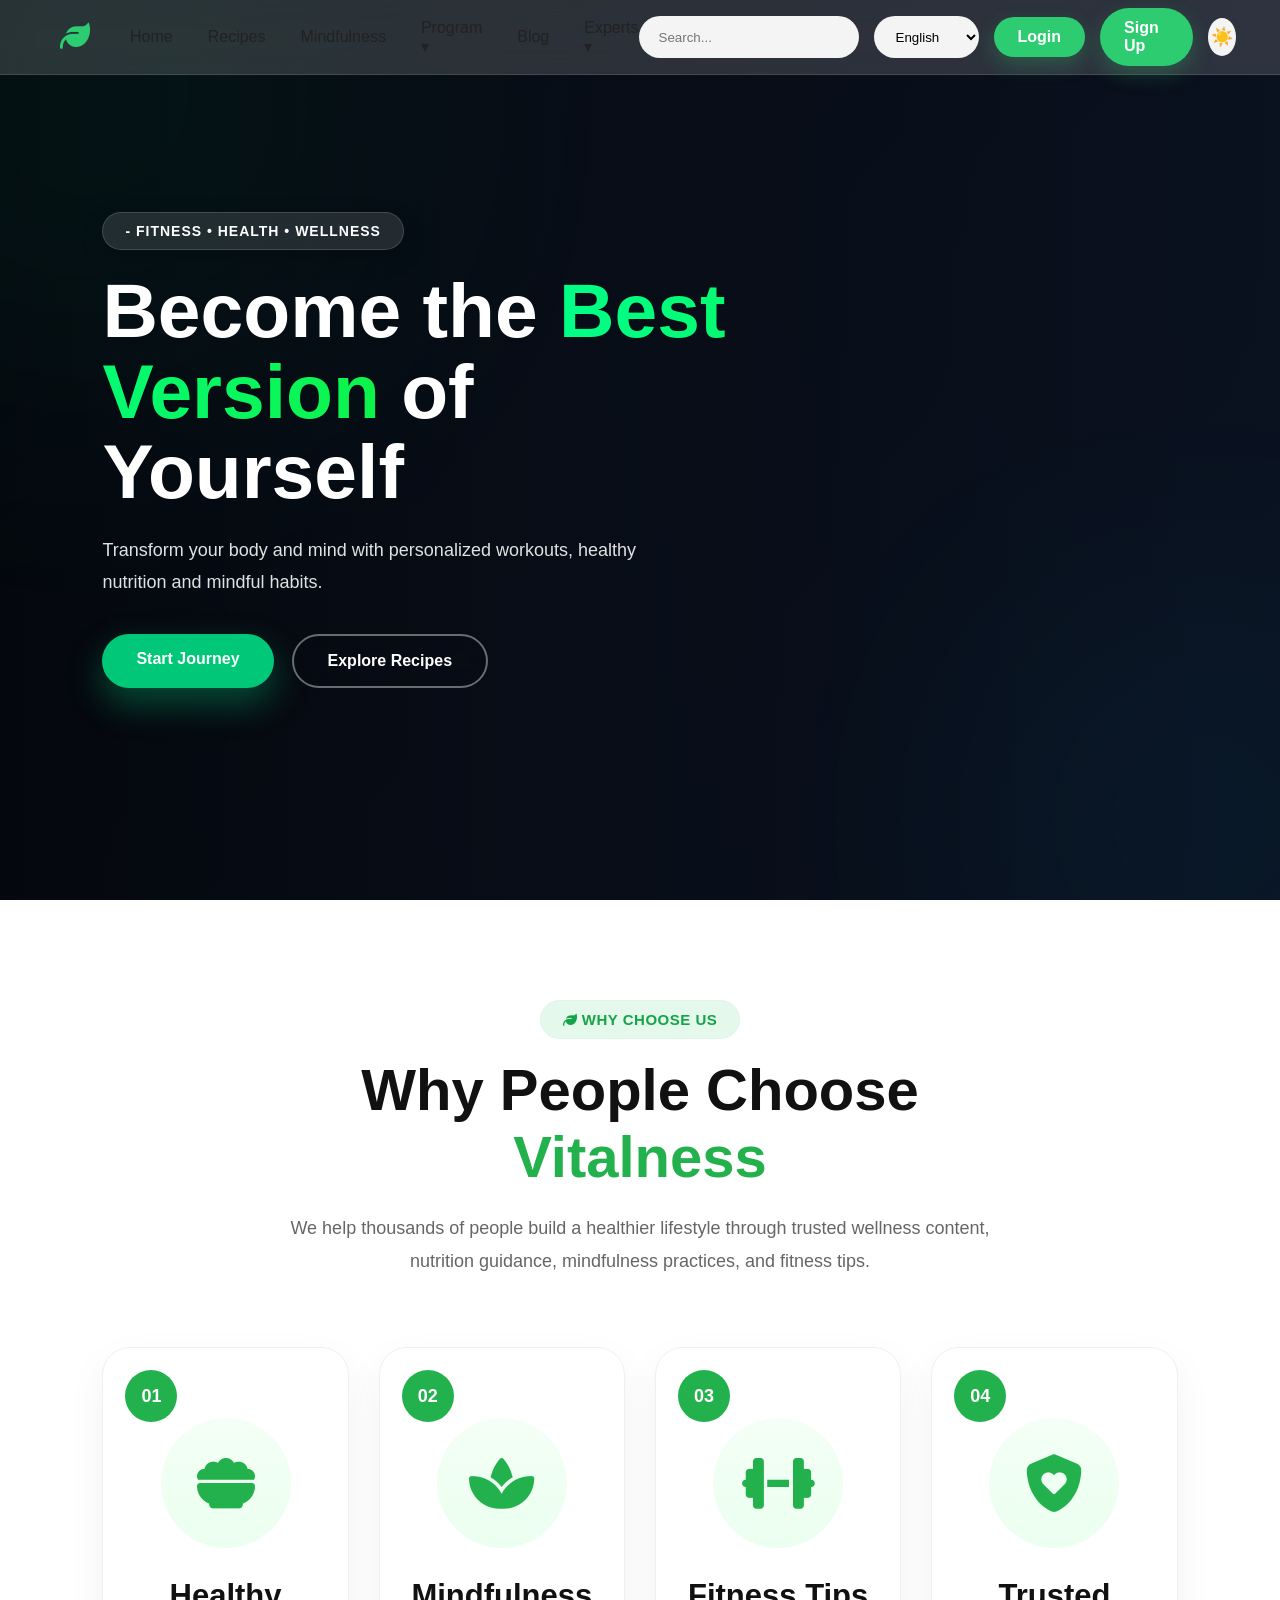
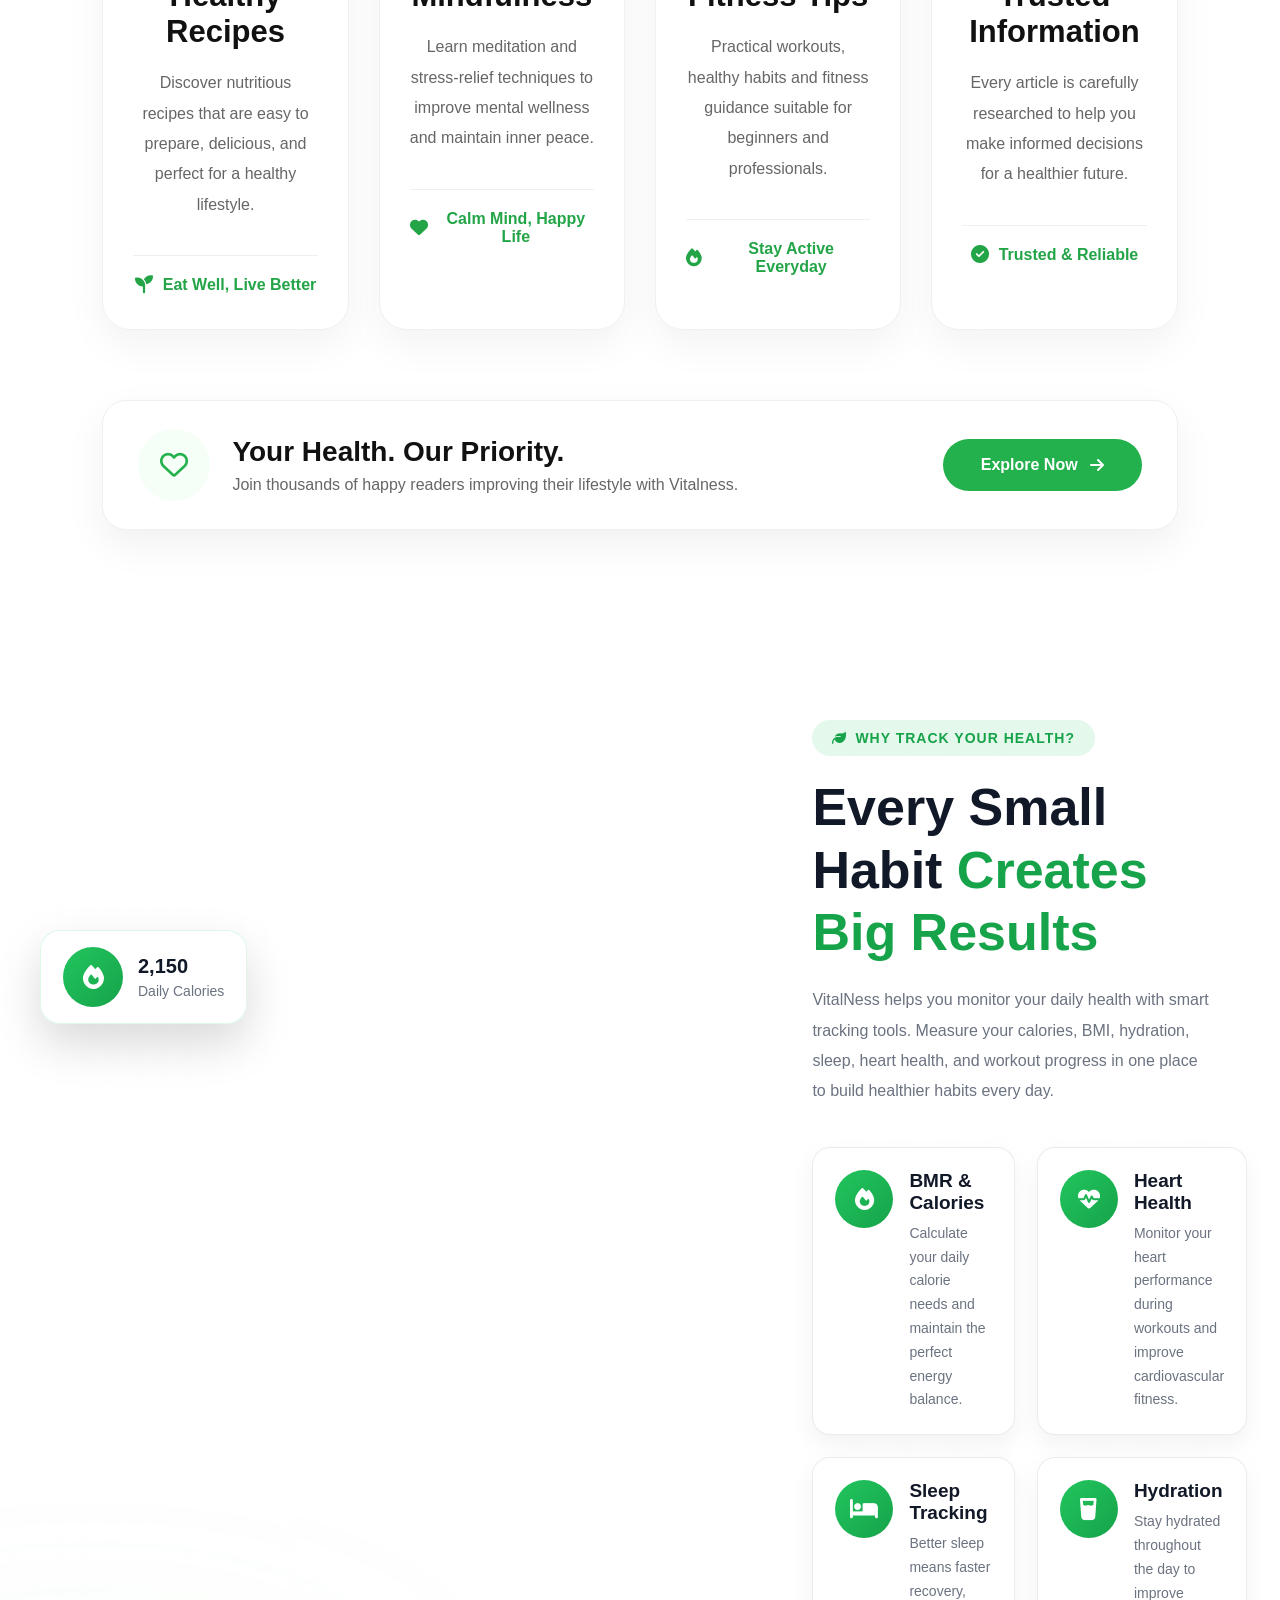
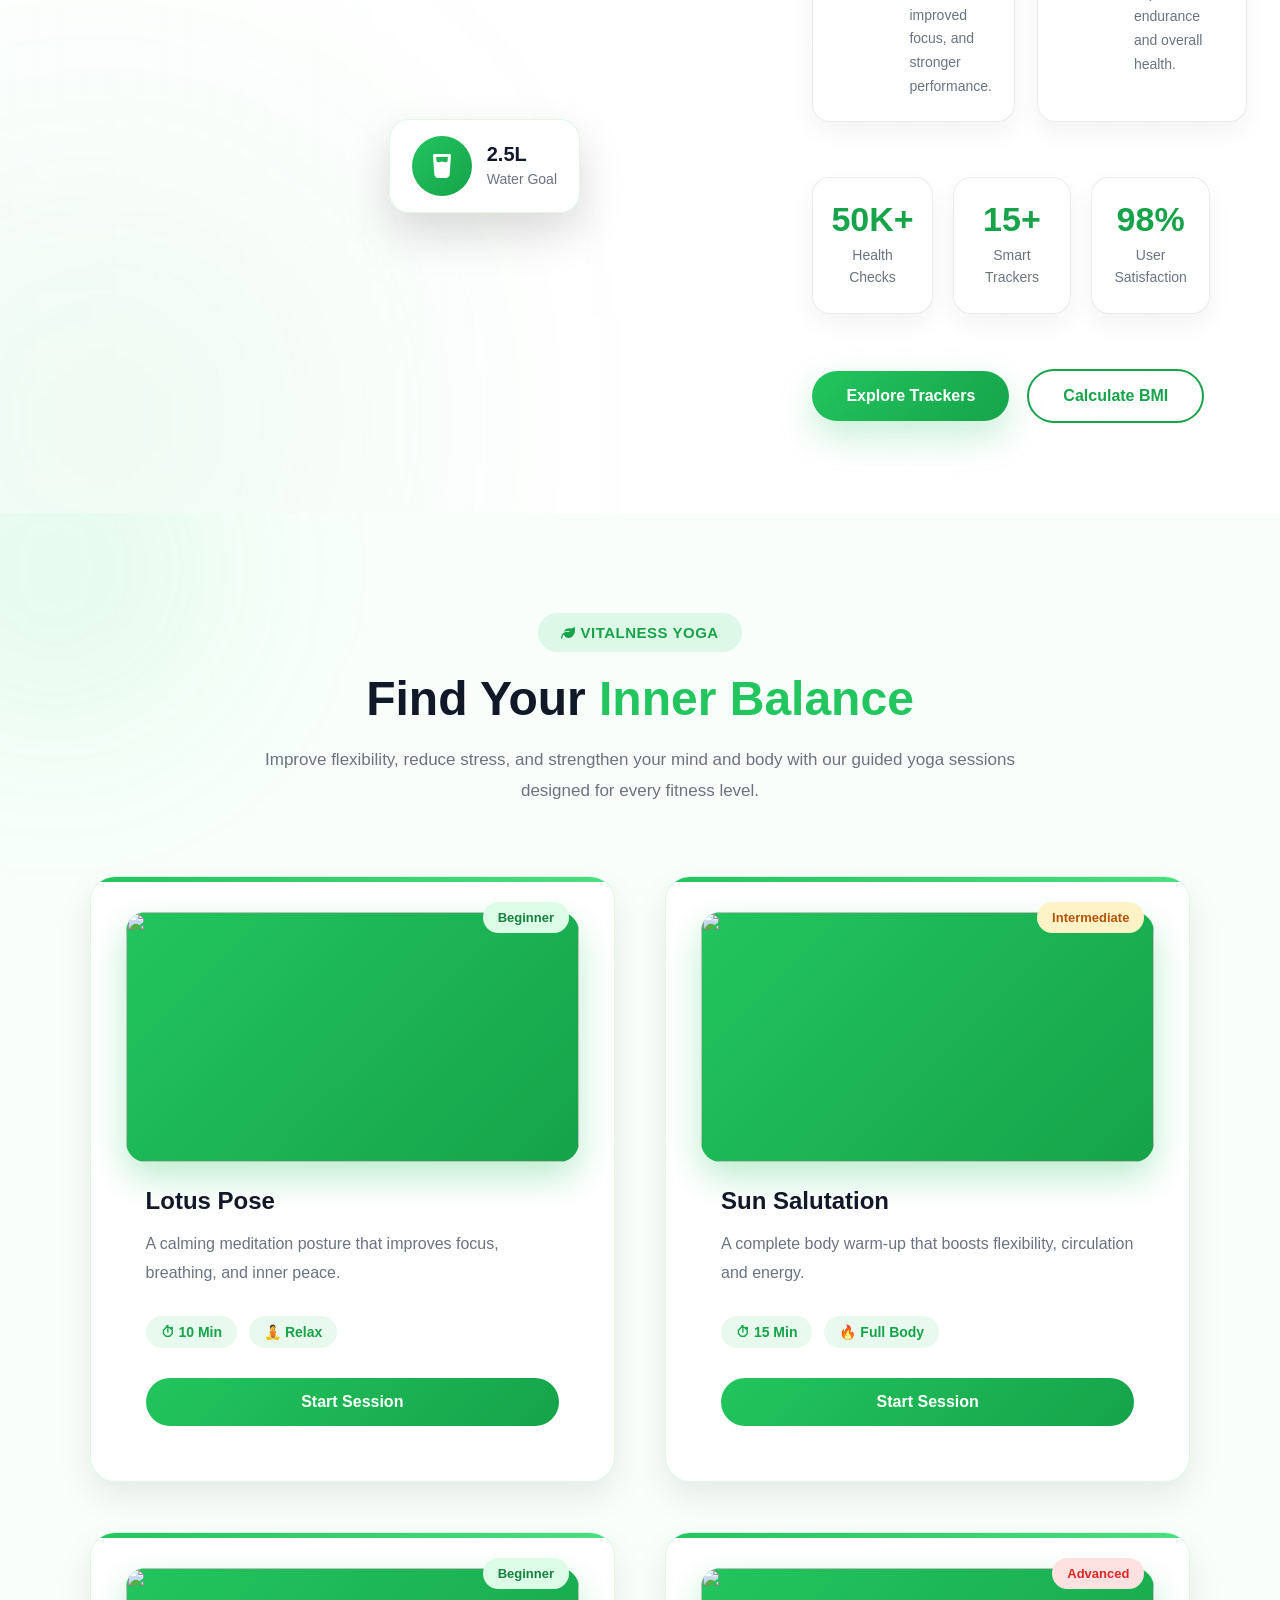
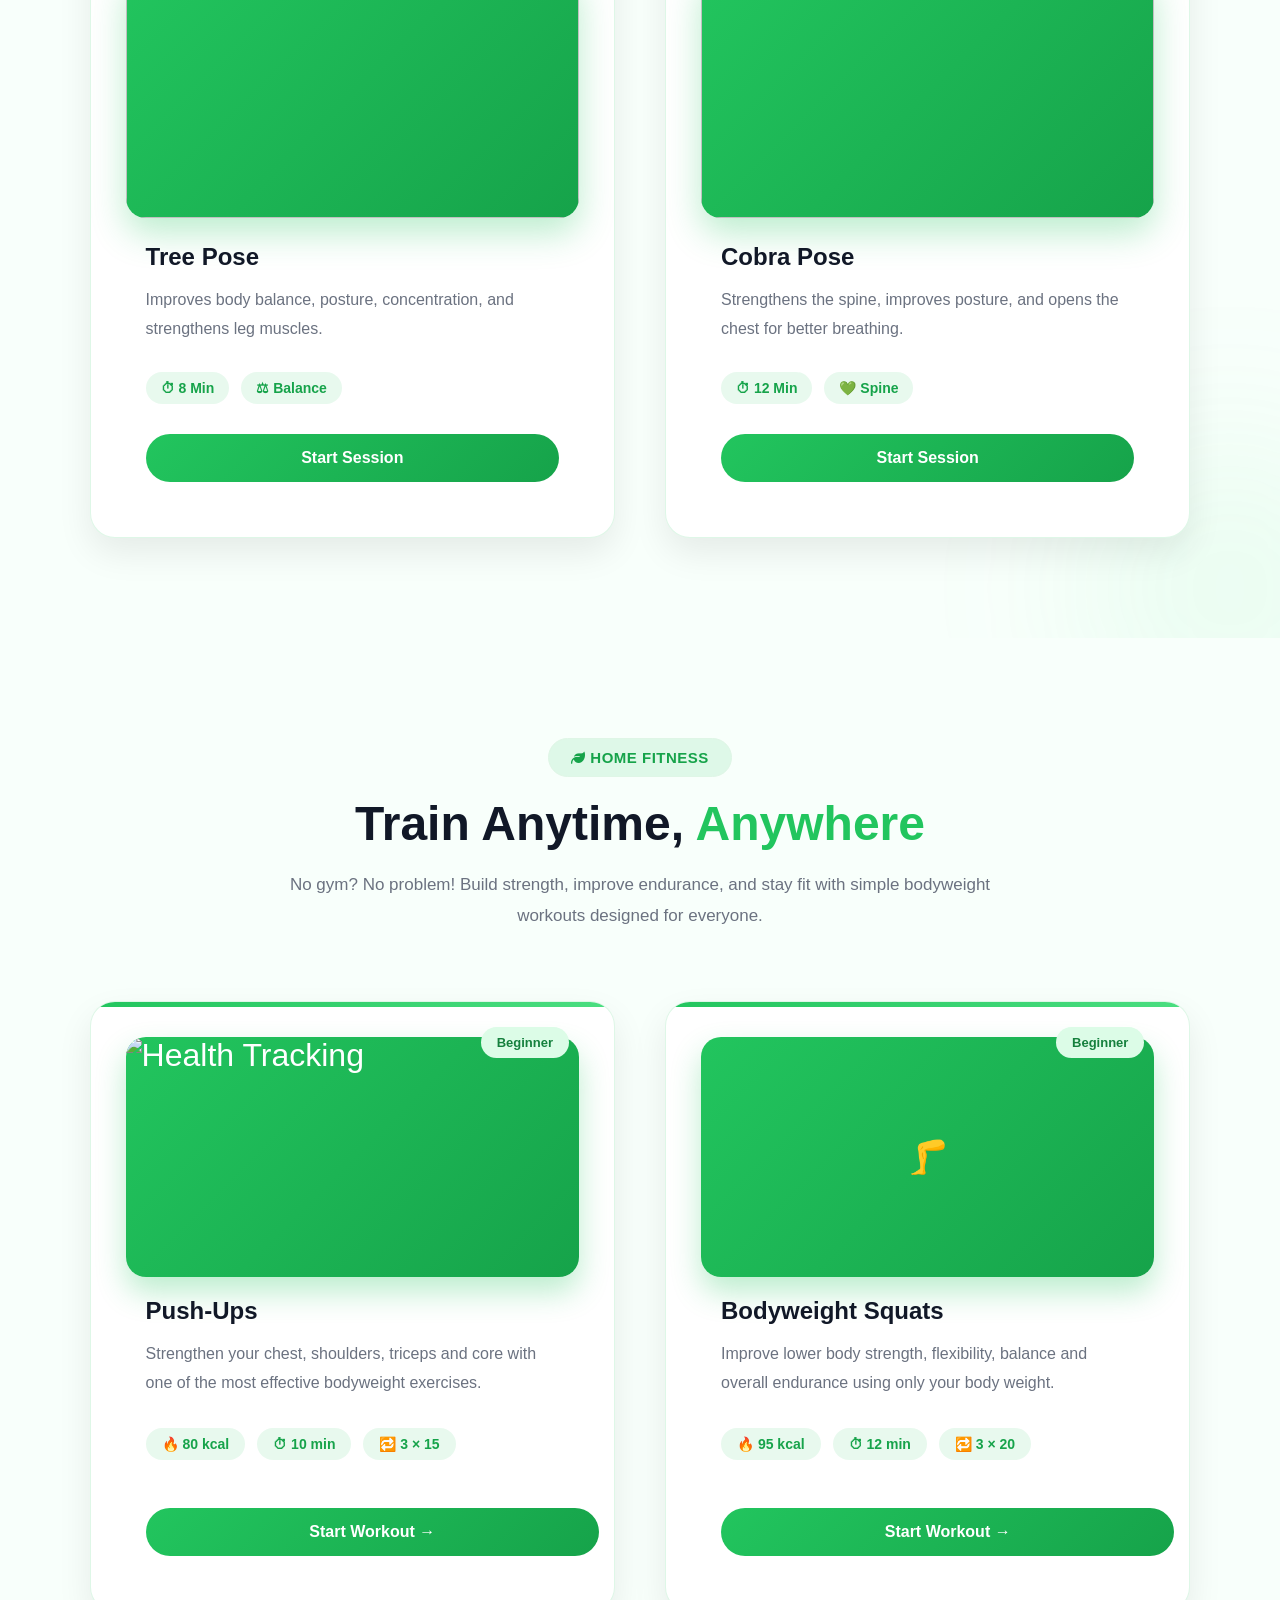
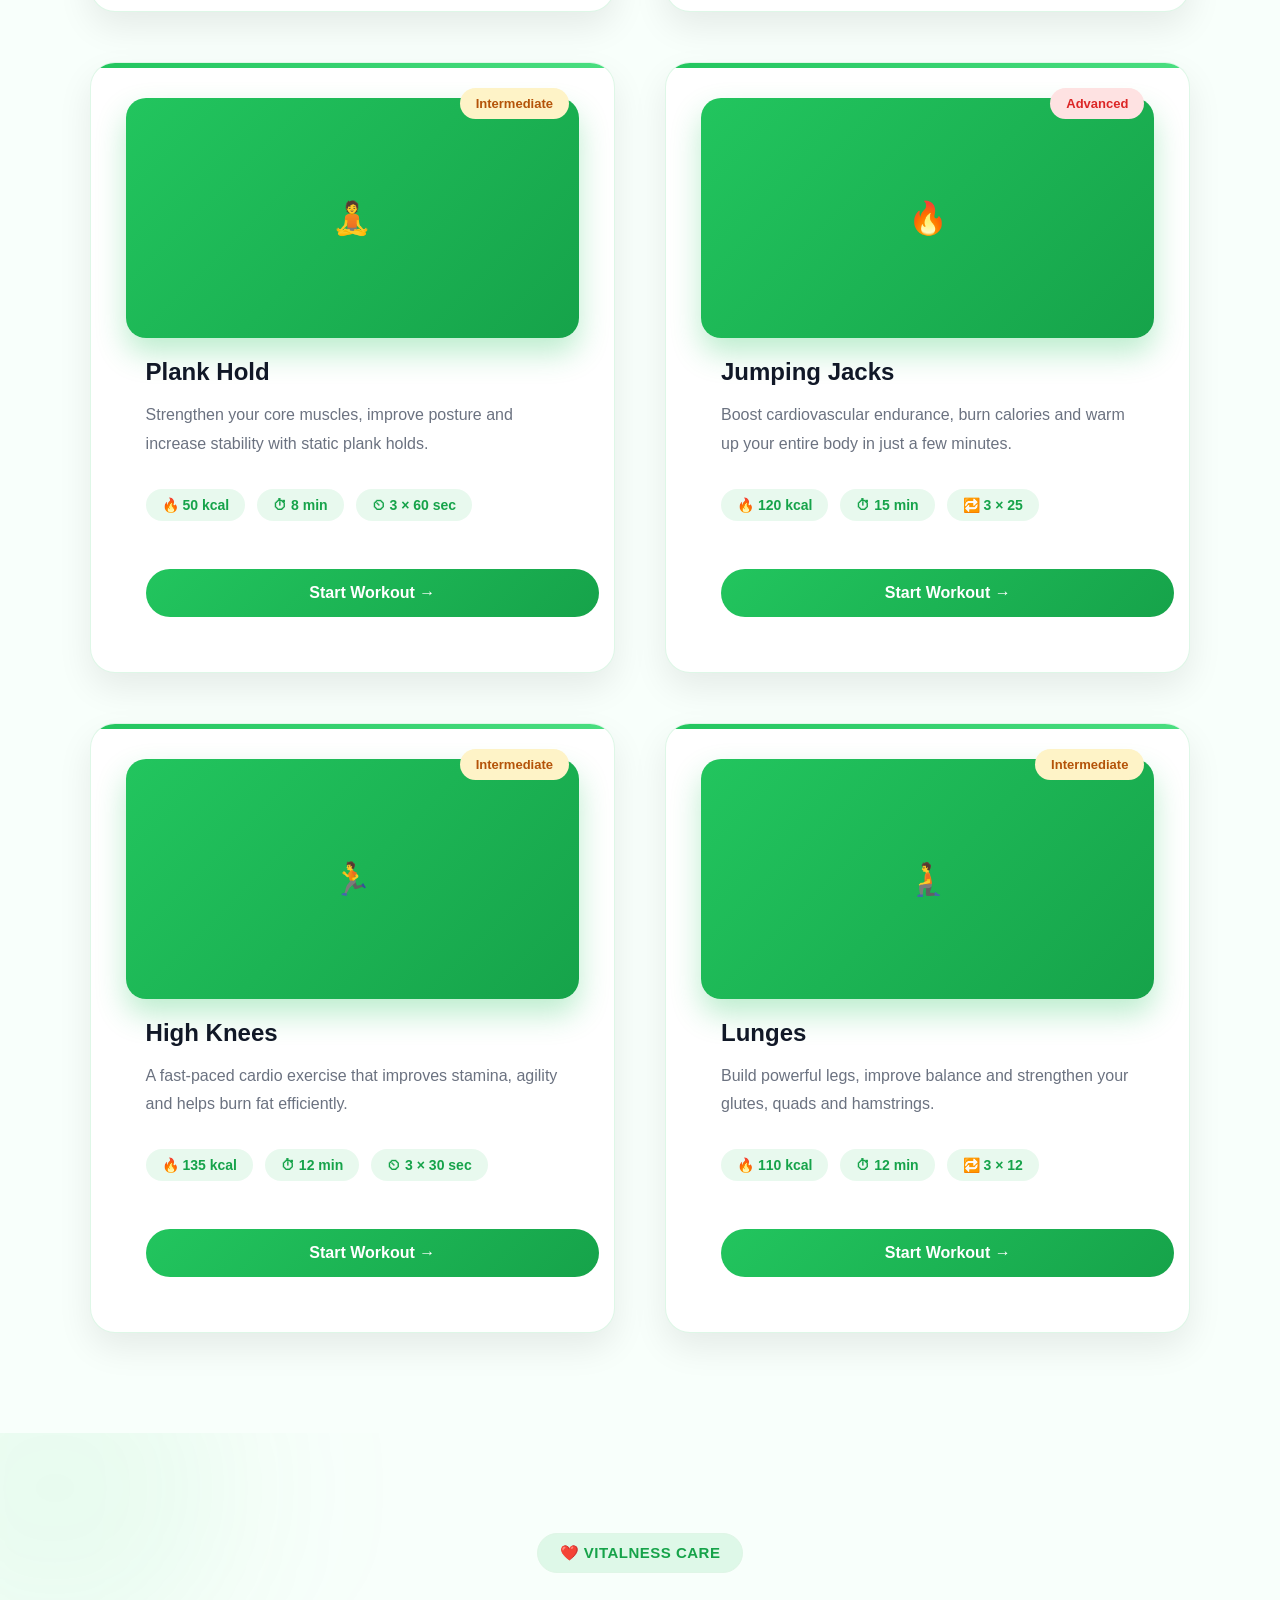
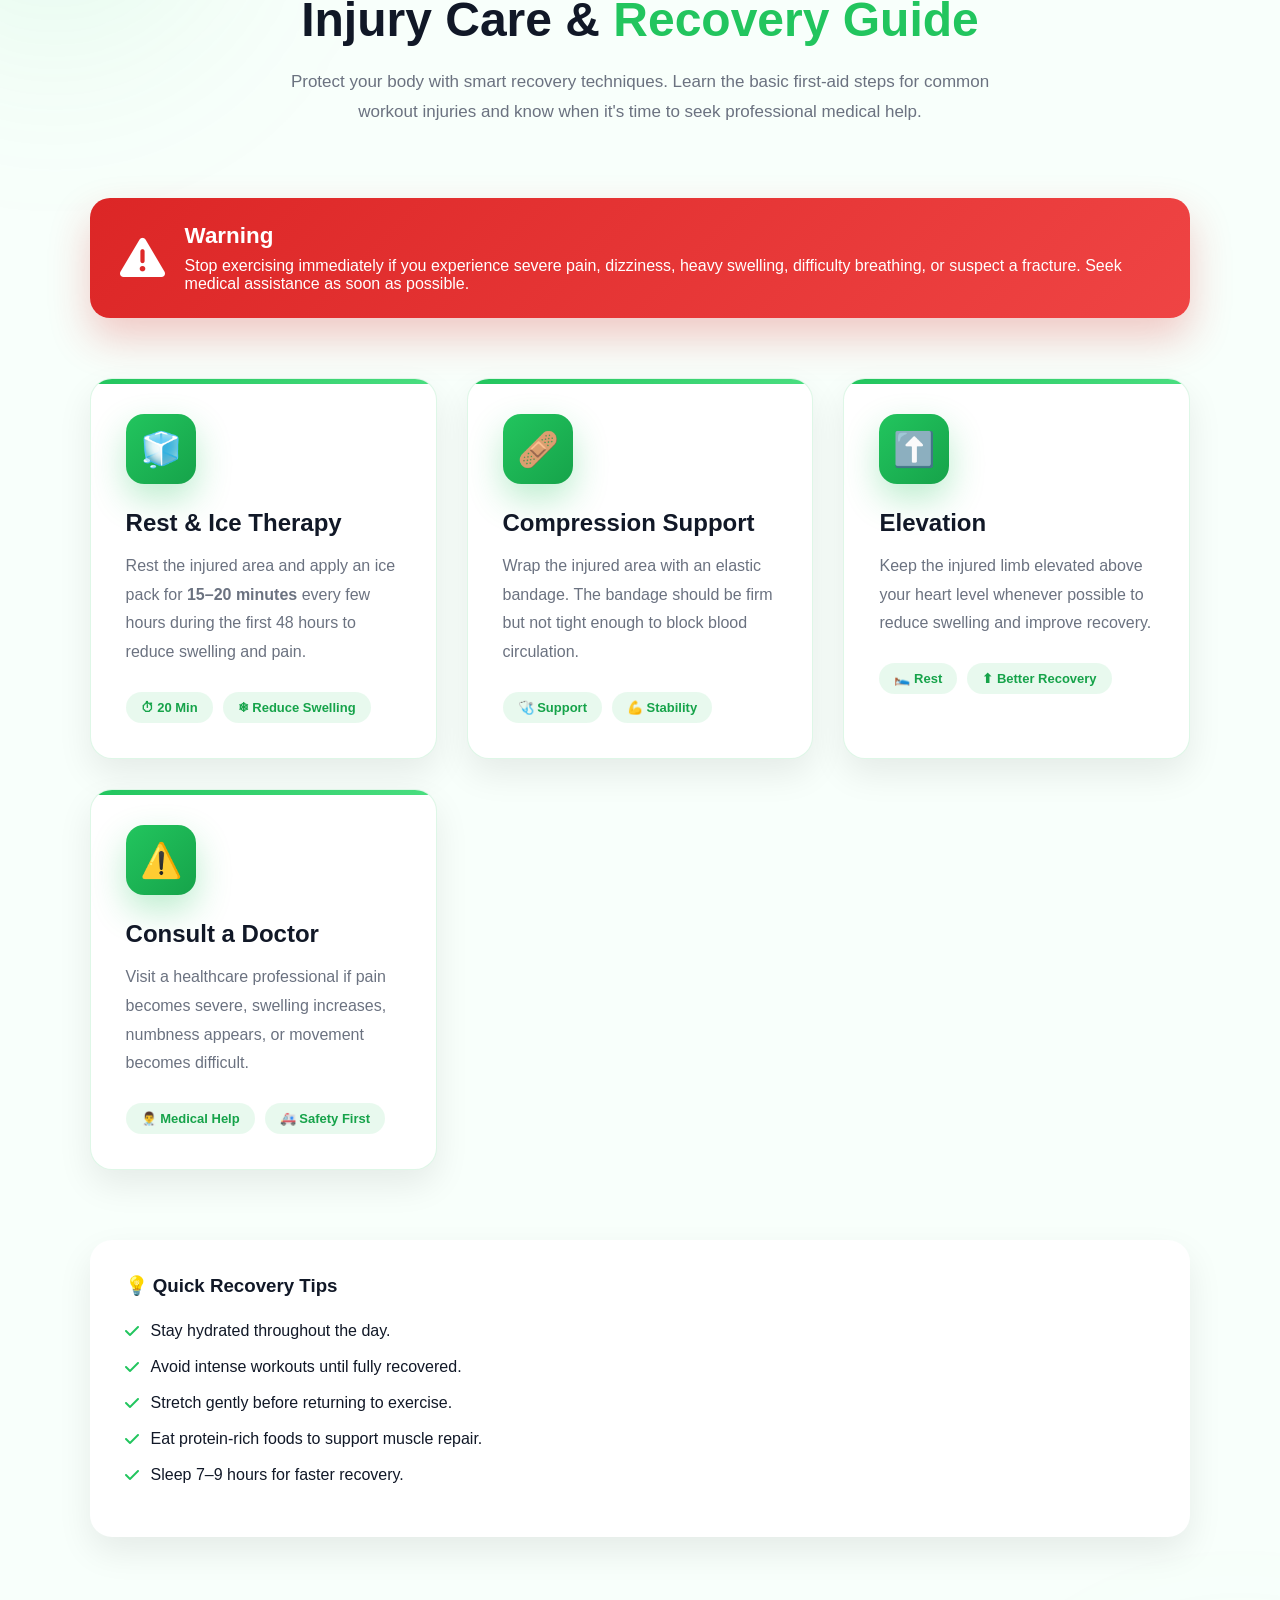
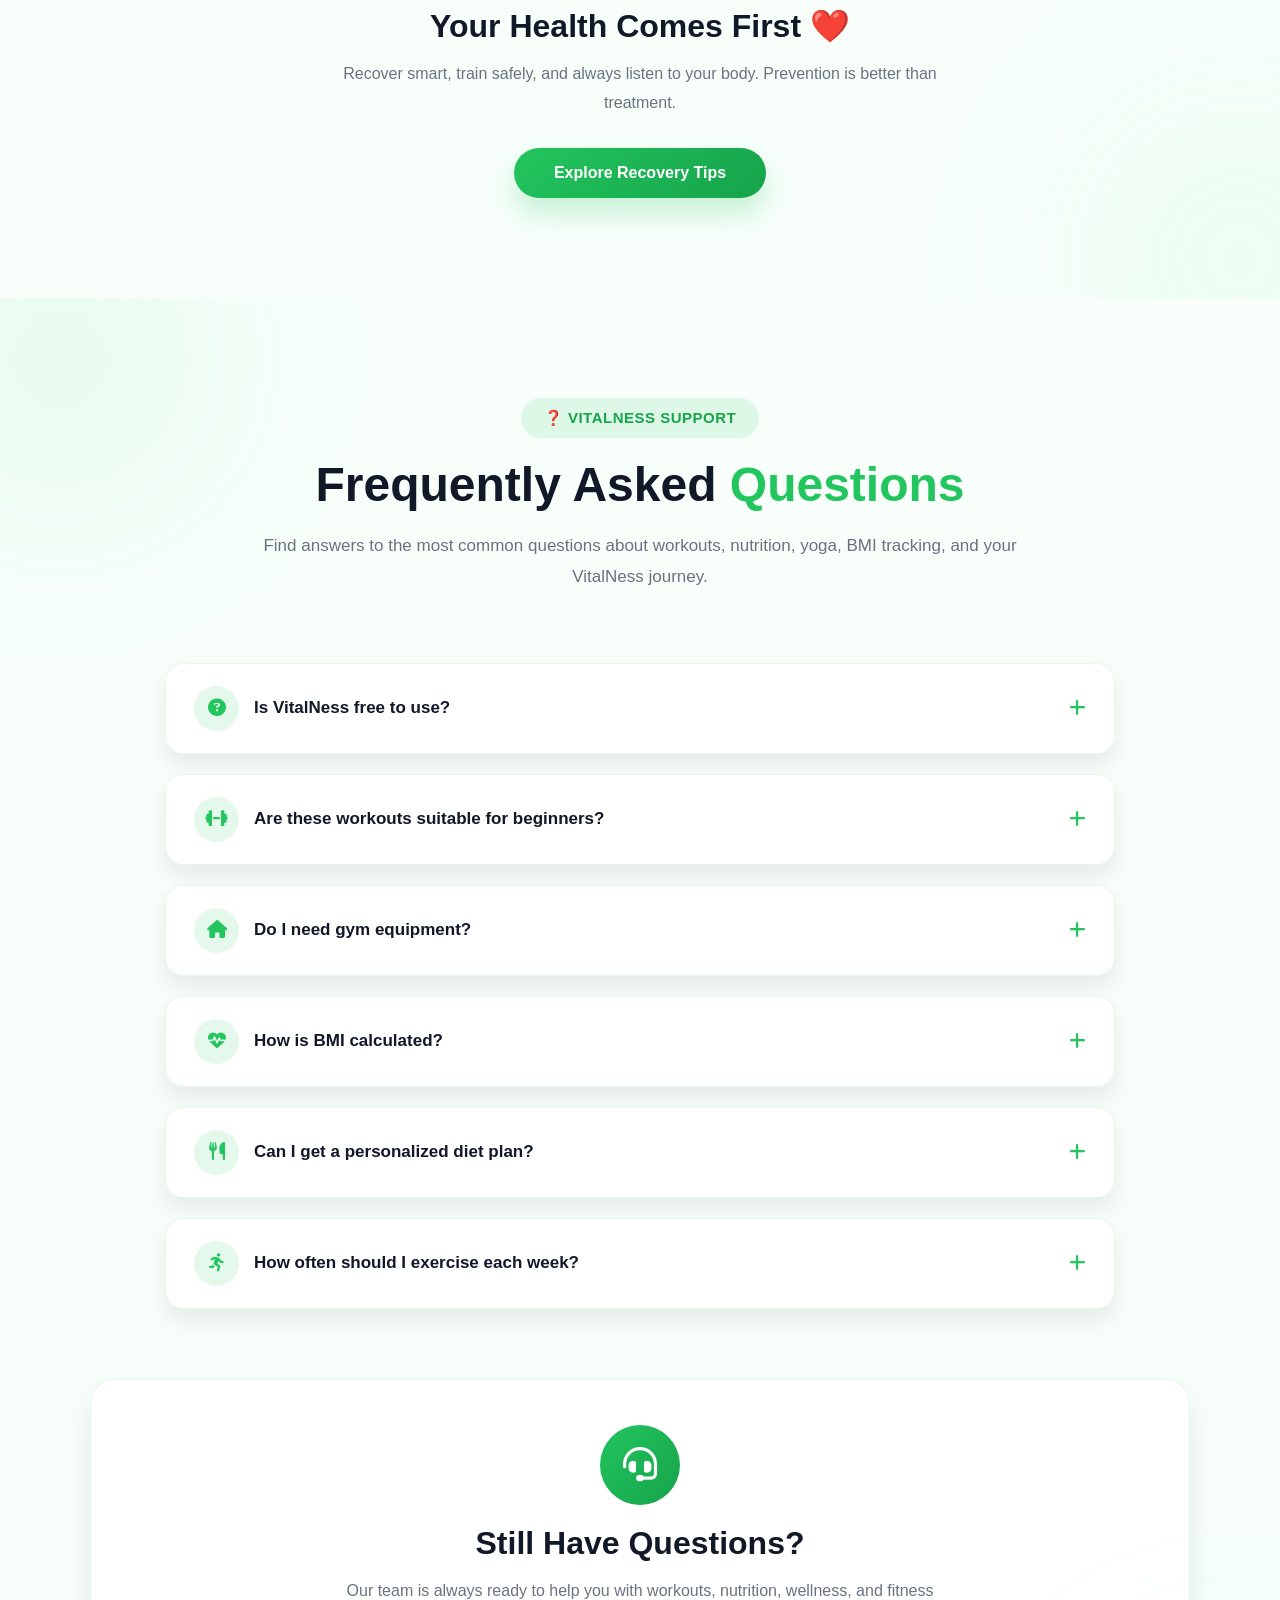
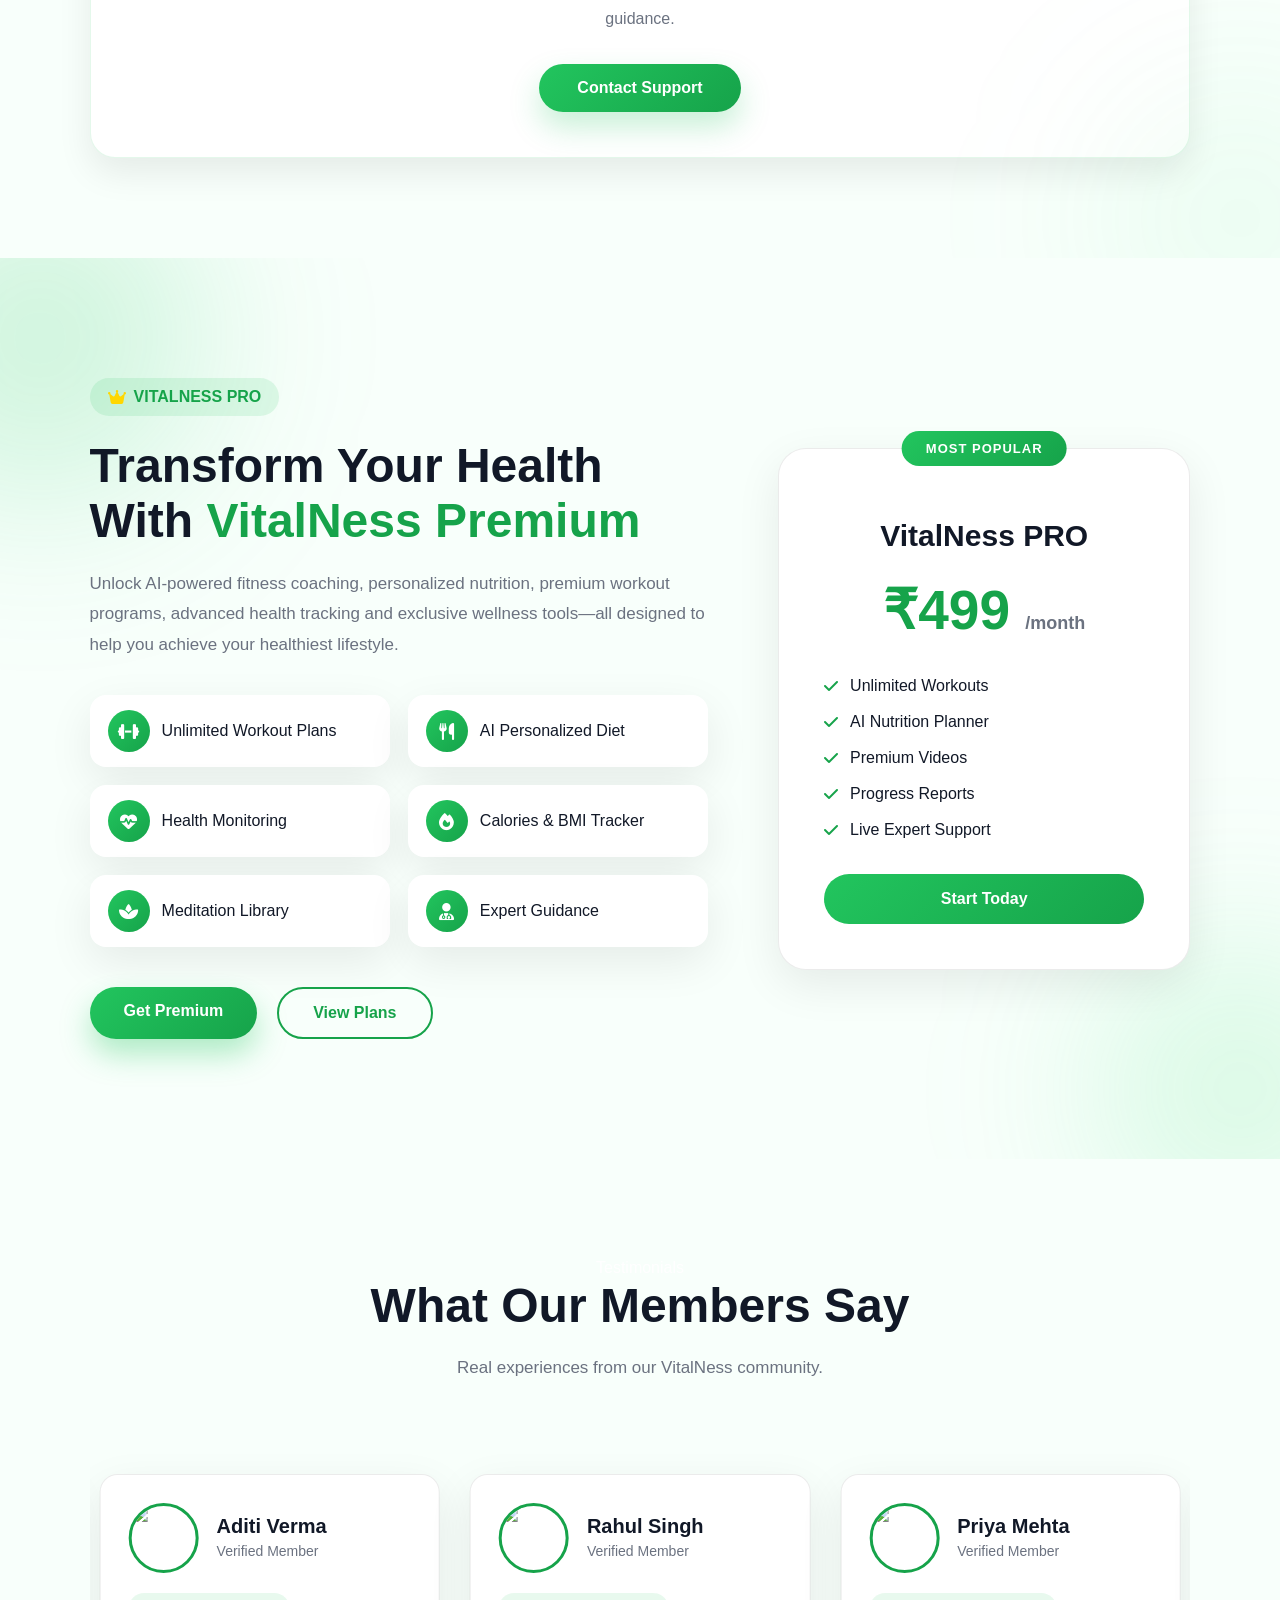
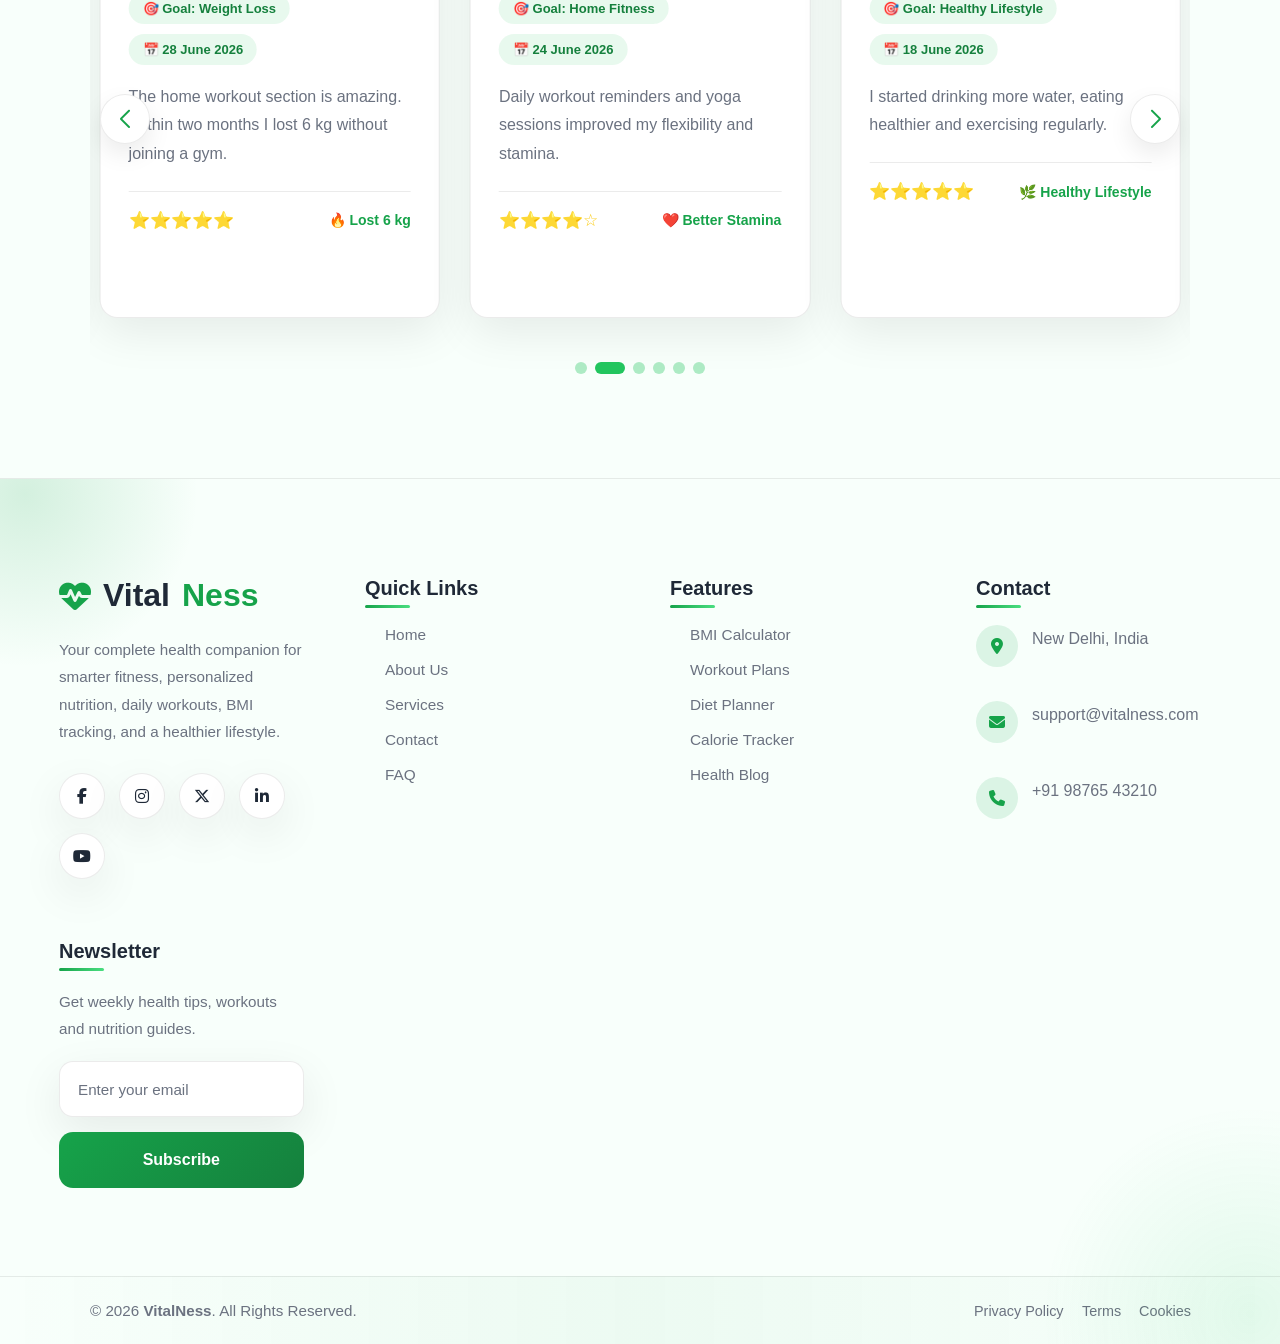
==== index.html @ 48b53cb4 "Add initial files for mindfulness feature and related scripts - Created mindfulness.css for styling " ====
<!DOCTYPE html>
<html lang="en">

<head>
    <meta charset="UTF-8">
    <meta name="viewport" content="width=device-width, initial-scale=1.0">
    <title> VitalNess </title>
    <link rel="stylesheet" href="https://cdnjs.cloudflare.com/ajax/libs/font-awesome/6.5.1/css/all.min.css" />
    <link rel="stylesheet" href="https://cdnjs.cloudflare.com/ajax/libs/font-awesome/6.5.1/css/all.min.css" />
<link rel="preconnect" href="https://fonts.googleapis.com">
<link rel="preconnect" href="https://fonts.gstatic.com" crossorigin>

<link href="https://fonts.googleapis.com/css2?family=Outfit:wght@300;400;500;600;700;800&display=swap" rel="stylesheet">
<link rel="stylesheet" href="https://cdn.jsdelivr.net/npm/swiper@11/swiper-bundle.min.css">
<script src="https://cdn.jsdelivr.net/npm/swiper@11/swiper-bundle.min.js"></script>
    <link rel="stylesheet" href="src/style.css">
</head>


<body>




    <!-- AUTH MODAL -->
    <div class="auth-modal" id="authModal">
        <div class="auth-card">

            <span class="close-btn" onclick="closeAuth()">✖</span>

            <!-- SIGNUP -->
            <form class="form signup-form active" action="backend/sign.php" method="post" enctype="multipart/form-data">
                <h2>Create Account</h2>

                <div class="input-box">
                    <i class="fa fa-user"></i>
                    <input type="text" required name="name" placeholder="Name">

                </div>

                <div class="input-box">
                    <i class="fa fa-envelope"></i>
                    <input type="email" required name="email" placeholder="Email">

                </div>

                <div class="input-box">
                    <i class="fa fa-lock"></i>
                    <input type="password" required name="password" placeholder="Password">

                </div> <br>

                <button type="submit" name="submit">Sign Up</button>
                <br>
                <br>

                <p>Already have account?
                    <a href="#" onclick="showLogin(event)">Login</a>
                </p>
            </form>

            <!-- LOGIN -->
            <form class="form login-form" action="backend/login.php" method="post" enctype="multipart/form-data">
                <h2>Welcome Back</h2>

                <div class="input-box">
                    <i class="fa fa-envelope"></i>
                    <input type="email" name="emails" placeholder="Email">

                </div>

                <div class="input-box">
                    <i class="fa fa-lock"></i>
                    <input type="password" required name="passwords" placeholder="Password">

                </div>
                <br>
                <button type="submit" name="submit">Login</button>
                <br>
                <br>
                <p>Don't have account?
                    <a href="#" onclick="showSignup(event) ">Sign Up</a>
                </p>
            </form>

        </div>
    </div>



    <nav>

        <!-- LEFT -->
        <div class="nav-left">

            <div class="logo"> <i class="fa-solid fa-leaf"></i></div>

            <ul class="nav-center">
                <li><a href="index.html">Home</a></li>

                <li><a href="nav/recipes.html">Recipes</a></li>

                <li>

                    <a href="nav/mindfulness.html">
                        Mindfulness
                    </a>


                </li>

                <li class="dropdown">

                    <a href="javascript:void(0)" class="program-btn">
                        Program ▾
                    </a>

                    <ul class="dropdown-menu" id="programMenu">

                        <li>
                            <a href="nav/weight.html">
                                Weight Gain or Weight Loss
                            </a>
                        </li>



                        <li>
                            <a href="nav/muscle.html">
                                Muscle Gain
                            </a>
                        </li>

                        <li>
                            <a href="nav/mindset-coach.html">
                                Stamina or Endurance
                            </a>
                        </li>
                        <li>
                            <a href="nav/cardio.html">
                                Cardio
                            </a>
                        </li>

                    </ul>

                </li>

                <li><a href="nav/blog.php">Blog</a></li>
                <li class="dropdown">

                    <a href="javascript:void(0)" class="expert-btn">
                        Experts ▾
                    </a>

                    <ul class="dropdown-menu" id="expertMenu">

                        <li>
                            <a href=" nav/physiotherapist.html">Physiotherapist</a>
                        </li>

                        <li>
                            <a href="nav/rehab-specialist.html">Rehab Specialist</a>
                        </li>

                        <li>
                            <a href="nav/mindset-coach.html">Mindset / Wellness Coach</a>
                        </li>

                        <li>
                            <a href="nav/yoga.html">Certified Yoga Instructor</a>
                        </li>


                        <li>
                            <a href="nav/nutrition.html"> Nutrition Advisor</a>
                        </li>
                        <li>
                            <a href="nav/strength.html">Strength And Conditioning Coach</a>
                        </li>
                    </ul>

                </li>
            </ul>

        </div>

        <!-- RIGHT -->
        <div class="nav-right">

            <!-- SEARCH BOX -->
           <div class="search-box">
    <input
        type="text"
        id="searchInput"
        placeholder="Search..."
        class="search-input"
    >


</div>


            <!-- LANGUAGE SELECTOR -->
            <div class="language-box">
               <select id="languageSelect">
    <option value="en">English</option>
    <option value="hi">Hindi</option>
    <option value="fr">French</option>
    <option value="es">Spanish</option>
</select>

<!-- Hidden Google Translate -->
<div id="google_translate_element" style="display:none;"></div>
            </div>

            <!-- LOGIN -->
<a href="javascript:void(0)" class="btn-signin" onclick="openLogin()">
    Login
</a>

<a href="javascript:void(0)" class="btn-signin" onclick="openSignup()">
    Sign Up
</a>


<!-- Theme Toggle -->
<button id="themeToggle" class="theme-btn">🌙</button>
        </div>


        <div class="hamburger" id="hamburger">
    <i class="fa-solid fa-bars"></i>
</div>

    </nav>



<!-- main section -->
<section class="hero-modern">

    <!-- Background Video -->
    <video class="hero-video" autoplay muted loop playsinline>
        <source src="./asset/main.mp4" type="video/mp4">
    </video>

    <!-- Dark Overlay -->
    <div class="hero-overlay"></div>

    <!-- Hero Content -->
    <div class="hero-left">

        <span class="hero-tag">
            - FITNESS • HEALTH • WELLNESS
        </span>

        <h1 class="hero-title">
            Become the
            <span>Best Version</span>
            of Yourself
        </h1>

        <p class="hero-description">
            Transform your body and mind with personalized workouts,
            healthy nutrition and mindful habits.
        </p>

        <div class="hero-buttons">
            <a href="#workout" class="hero-btn">Start Journey</a>
            <a href="nav/recipes.html" class="hero-btn-outline">Explore Recipes</a>
        </div>

    </div>

</section>

<!--=====================================
        WHY CHOOSE US
======================================-->

<section class="why-choose">

    <div class="container">

        <!-- Heading -->

        <div class="section-heading">

            <span class="section-tag">
                <i class="fa-solid fa-leaf"></i>
                WHY CHOOSE US
            </span>

            <h2>
                Why People Choose
                <span>Vitalness</span>
            </h2>

            <p>
                We help thousands of people build a healthier lifestyle
                through trusted wellness content, nutrition guidance,
                mindfulness practices, and fitness tips.
            </p>

        </div>

        <!-- Cards -->

        <div class="why-grid">

            <!-- Card 1 -->

            <div class="why-card">

                <div class="number">01</div>

                <div class="icon">

                    <i class="fa-solid fa-bowl-food"></i>

                </div>

                <h3>Healthy Recipes</h3>

                <p>
                    Discover nutritious recipes that are easy to prepare,
                    delicious, and perfect for a healthy lifestyle.
                </p>

                <div class="card-footer">

                    <i class="fa-solid fa-seedling"></i>

                    Eat Well, Live Better

                </div>

            </div>

            <!-- Card 2 -->

            <div class="why-card">

                <div class="number">02</div>

                <div class="icon">

                    <i class="fa-solid fa-spa"></i>

                </div>

                <h3>Mindfulness</h3>

                <p>
                    Learn meditation and stress-relief techniques to improve
                    mental wellness and maintain inner peace.
                </p>

                <div class="card-footer">

                    <i class="fa-solid fa-heart"></i>

                    Calm Mind, Happy Life

                </div>

            </div>

            <!-- Card 3 -->

            <div class="why-card">

                <div class="number">03</div>

                <div class="icon">

                    <i class="fa-solid fa-dumbbell"></i>

                </div>

                <h3>Fitness Tips</h3>

                <p>
                    Practical workouts, healthy habits and fitness guidance
                    suitable for beginners and professionals.
                </p>

                <div class="card-footer">

                    <i class="fa-solid fa-fire"></i>

                    Stay Active Everyday

                </div>

            </div>

            <!-- Card 4 -->

            <div class="why-card">

                <div class="number">04</div>

                <div class="icon">

                    <i class="fa-solid fa-shield-heart"></i>

                </div>

                <h3>Trusted Information</h3>

                <p>
                    Every article is carefully researched to help you make
                    informed decisions for a healthier future.
                </p>

                <div class="card-footer">

                    <i class="fa-solid fa-circle-check"></i>

                    Trusted & Reliable

                </div>

            </div>

        </div>

        <!-- Bottom CTA -->

        <div class="why-bottom">

            <div class="left">

                <div class="heart">

                    <i class="fa-regular fa-heart"></i>

                </div>

                <div>

                    <h4>Your Health. Our Priority.</h4>

                    <p>
                        Join thousands of happy readers improving their
                        lifestyle with Vitalness.
                    </p>

                </div>

            </div>

            <a href="#" class="why-btn">

                Explore Now

                <i class="fa-solid fa-arrow-right"></i>

            </a>

        </div>

    </div>

</section>

<!--==========================
      WHY TRACK YOUR HEALTH
===========================-->

<section class="tracking-info" id="health-tracking">

    <!-- Left Side -->

    <div class="tracking-image">

        <img src="https://media.istockphoto.com/id/1001476986/photo/muscular-man-working-out-in-gym.jpg?s=2048x2048&w=is&k=20&c=dYoBTnPjdQy0DHAae1qDH0ikD_ZTdX2_i_RO3VZVAjw="
            alt="Health Tracking">

        <!-- Floating Stats -->

        <div class="floating-card calories">

            <i class="fa-solid fa-fire"></i>

            <div>

                <strong>2,150</strong>

                <span>Daily Calories</span>

            </div>

        </div>

        <div class="floating-card water">

            <i class="fa-solid fa-glass-water"></i>

            <div>

                <strong>2.5L</strong>

                <span>Water Goal</span>

            </div>

        </div>

    </div>

    <!-- Right Side -->

    <div class="tracking-content">

        <span class="tracking-tag">
             <i class="fa-solid fa-leaf"></i>
            WHY TRACK YOUR HEALTH?
        </span>

        <h2>

            Every Small Habit

            <span>Creates Big Results</span>

        </h2>

        <p>

            VitalNess helps you monitor your daily health with smart tracking
            tools. Measure your calories, BMI, hydration, sleep, heart health,
            and workout progress in one place to build healthier habits every day.

        </p>

        <!-- Features -->

        <div class="tracking-list">

            <div class="track-item">

                <i class="fa-solid fa-fire"></i>

                <div>

                    <h4>BMR & Calories</h4>

                    <p>
                        Calculate your daily calorie needs and maintain the
                        perfect energy balance.
                    </p>

                </div>

            </div>

            <div class="track-item">

                <i class="fa-solid fa-heart-pulse"></i>

                <div>

                    <h4>Heart Health</h4>

                    <p>
                        Monitor your heart performance during workouts and
                        improve cardiovascular fitness.
                    </p>

                </div>

            </div>

            <div class="track-item">

                <i class="fa-solid fa-bed"></i>

                <div>

                    <h4>Sleep Tracking</h4>

                    <p>
                        Better sleep means faster recovery, improved focus,
                        and stronger performance.
                    </p>

                </div>

            </div>

            <div class="track-item">

                <i class="fa-solid fa-glass-water"></i>

                <div>

                    <h4>Hydration</h4>

                    <p>
                        Stay hydrated throughout the day to improve endurance
                        and overall health.
                    </p>

                </div>

            </div>

        </div>

        <!-- Quick Stats -->

        <div class="tracking-stats">

            <div class="stat-box">

                <h3>50K+</h3>

                <span>Health Checks</span>

            </div>

            <div class="stat-box">

                <h3>15+</h3>

                <span>Smart Trackers</span>

            </div>

            <div class="stat-box">

                <h3>98%</h3>

                <span>User Satisfaction</span>

            </div>

        </div>

        <!-- Buttons -->

        <div class="tracking-buttons">

            <a href="#trackers" class="tracking-btn">

                Explore Trackers

            </a>

            <a href="#bmi" class="tracking-outline-btn">

                Calculate BMI

            </a>

        </div>

    </div>

</section>





<!-- ===========================
        YOGA SECTION
============================ -->

<section class="yoga-section" id="yoga">

    <div class="section-title">

        <span class="section-tag"> <i class="fa-solid fa-leaf"></i>
            VITALNESS YOGA
        </span>

        <h2>
            Find Your <span>Inner Balance</span>
        </h2>

        <p>
            Improve flexibility, reduce stress, and strengthen your mind and body
            with our guided yoga sessions designed for every fitness level.
        </p>

    </div>

    <div class="yoga-grid">

        <!-- Card -->

        <div class="yoga-card">

            <div class="yoga-icon">
                <img src="https://media.istockphoto.com/id/1219401141/photo/woman-practicing-yoga-in-lotus-position-at-park.jpg?s=2048x2048&w=is&k=20&c=3UH9pOLbpiCFgsYvfsbkxwVEtqC4OCbNx4GOPovG5Qc=" alt="">
            </div>

            <span class="yoga-level beginner">
                Beginner
            </span>

            <h3>Lotus Pose</h3>

            <p>
                A calming meditation posture that improves focus, breathing,
                and inner peace.
            </p>

            <div class="yoga-info">

                <span>⏱ 10 Min</span>

                <span>🧘 Relax</span>

            </div>

            <a href="#">
                Start Session
            </a>

        </div>

        <!-- Card -->

        <div class="yoga-card">

            <div class="yoga-icon">
            <img src="https://media.istockphoto.com/id/607604386/photo/woman-practicing-yoga-in-various-poses.jpg?s=2048x2048&w=is&k=20&c=svAkth2j1O5IPH27OgfDrxSRM_JID39yNyQQ97tZnn8=" alt="">
                
            </div>

            <span class="yoga-level intermediate">
                Intermediate
            </span>

            <h3>Sun Salutation</h3>

            <p>
                A complete body warm-up that boosts flexibility,
                circulation and energy.
            </p>

            <div class="yoga-info">

                <span>⏱ 15 Min</span>

                <span>🔥 Full Body</span>

            </div>

            <a href="#">
                Start Session
            </a>

        </div>

        <!-- Card -->

        <div class="yoga-card">

            <div class="yoga-icon">
                <img src="https://media.istockphoto.com/id/589554884/photo/woman-in-yoga-asana-vrikshasana-tree-pose-in-mountains-outdoors.jpg?s=612x612&w=0&k=20&c=ohUiTrrVA6A1G2WvxThRoahAO2EfcIGWTlr1F9FGYBE=" alt="">
            </div>

            <span class="yoga-level beginner">
                Beginner
            </span>

            <h3>Tree Pose</h3>

            <p>
                Improves body balance, posture, concentration,
                and strengthens leg muscles.
            </p>

            <div class="yoga-info">

                <span>⏱ 8 Min</span>

                <span>⚖ Balance</span>

            </div>

            <a href="#">
                Start Session
            </a>

        </div>

        <!-- Card -->

        <div class="yoga-card">

            <div class="yoga-icon">
            <img src="https://media.istockphoto.com/id/524945855/photo/yoga-man-in-cobra-pose.jpg?s=612x612&w=0&k=20&c=t3xjfmZcUeMU4StK0NGfOlKLvN6HYMOcqBGIbdE7BnU=" alt="">
            </div>

            <span class="yoga-level advanced">
                Advanced
            </span>

            <h3>Cobra Pose</h3>

            <p>
                Strengthens the spine, improves posture,
                and opens the chest for better breathing.
            </p>

            <div class="yoga-info">

                <span>⏱ 12 Min</span>

                <span>💚 Spine</span>

            </div>

            <a href="#">
                Start Session
            </a>

        </div>

    </div>

</section>

 <!-- HOME WORKOUT SECTION -->
<section class="home-workout section" id="home-workout">

    <div class="section-title">

        <span class="section-tag"> <i class="fa-solid fa-leaf"></i>
            HOME FITNESS
        </span>

        <h2>
            Train Anytime,
            <span>Anywhere</span>
        </h2>

        <p>
            No gym? No problem! Build strength, improve endurance, and stay fit
            with simple bodyweight workouts designed for everyone.
        </p>

    </div>

    <div class="grid">

        <!-- Card -->

        <div class="card">

            <div class="exercise-icon">
                <img src="https://media.istockphoto.com/id/1001476986/photo/muscular-man-working-out-in-gym.jpg?s=2048x2048&w=is&k=20&c=dYoBTnPjdQy0DHAae1qDH0ikD_ZTdX2_i_RO3VZVAjw="
            alt="Health Tracking">
            
            </div>

            <div class="exercise-level beginner">
                Beginner
            </div>

            <h3>Push-Ups</h3>

            <p>
                Strengthen your chest, shoulders, triceps and core with one of
                the most effective bodyweight exercises.
            </p>

            <div class="exercise-info">
                <span>🔥 80 kcal</span>
                <span>⏱ 10 min</span>
                <span>🔁 3 × 15</span>
            </div>

            <a href="#" class="exercise-btn">
                Start Workout →
            </a>

        </div>

        <!-- Card -->

        <div class="card">

            <div class="exercise-icon">
                🦵
            </div>

            <div class="exercise-level beginner">
                Beginner
            </div>

            <h3>Bodyweight Squats</h3>

            <p>
                Improve lower body strength, flexibility, balance and overall
                endurance using only your body weight.
            </p>

            <div class="exercise-info">
                <span>🔥 95 kcal</span>
                <span>⏱ 12 min</span>
                <span>🔁 3 × 20</span>
            </div>

            <a href="#" class="exercise-btn">
                Start Workout →
            </a>

        </div>

        <!-- Card -->

        <div class="card">

            <div class="exercise-icon">
                🧘
            </div>

            <div class="exercise-level intermediate">
                Intermediate
            </div>

            <h3>Plank Hold</h3>

            <p>
                Strengthen your core muscles, improve posture and increase
                stability with static plank holds.
            </p>

            <div class="exercise-info">
                <span>🔥 50 kcal</span>
                <span>⏱ 8 min</span>
                <span>⏲ 3 × 60 sec</span>
            </div>

            <a href="#" class="exercise-btn">
                Start Workout →
            </a>

        </div>

        <!-- Card -->

        <div class="card">

            <div class="exercise-icon">
                🔥
            </div>

            <div class="exercise-level advanced">
                Advanced
            </div>

            <h3>Jumping Jacks</h3>

            <p>
                Boost cardiovascular endurance, burn calories and warm up your
                entire body in just a few minutes.
            </p>

            <div class="exercise-info">
                <span>🔥 120 kcal</span>
                <span>⏱ 15 min</span>
                <span>🔁 3 × 25</span>
            </div>

            <a href="#" class="exercise-btn">
                Start Workout →
            </a>

        </div>

        <!-- Card -->

        <div class="card">

            <div class="exercise-icon">
                🏃
            </div>

            <div class="exercise-level intermediate">
                Intermediate
            </div>

            <h3>High Knees</h3>

            <p>
                A fast-paced cardio exercise that improves stamina, agility and
                helps burn fat efficiently.
            </p>

            <div class="exercise-info">
                <span>🔥 135 kcal</span>
                <span>⏱ 12 min</span>
                <span>⏲ 3 × 30 sec</span>
            </div>

            <a href="#" class="exercise-btn">
                Start Workout →
            </a>

        </div>

        <!-- Card -->

        <div class="card">

            <div class="exercise-icon">
                🧎
            </div>

            <div class="exercise-level intermediate">
                Intermediate
            </div>

            <h3>Lunges</h3>

            <p>
                Build powerful legs, improve balance and strengthen your glutes,
                quads and hamstrings.
            </p>

            <div class="exercise-info">
                <span>🔥 110 kcal</span>
                <span>⏱ 12 min</span>
                <span>🔁 3 × 12</span>
            </div>

            <a href="#" class="exercise-btn">
                Start Workout →
            </a>

        </div>

    </div>

</section>
<!--==================================
        INJURY CARE SECTION
===================================-->

<section class="injury-section" id="injury-care">

    <div class="section-title">

        <span class="section-tag">
            ❤️ VITALNESS CARE
        </span>

        <h2>
            Injury Care &
            <span>Recovery Guide</span>
        </h2>

        <p>
            Protect your body with smart recovery techniques. Learn the basic
            first-aid steps for common workout injuries and know when it's time
            to seek professional medical help.
        </p>

    </div>

    <!-- Emergency Banner -->

    <div class="injury-alert">

        <i class="fa-solid fa-triangle-exclamation"></i>

        <div>

            <h3> Warning</h3>

            <p>
                Stop exercising immediately if you experience severe pain,
                dizziness, heavy swelling, difficulty breathing, or suspect a
                fracture. Seek medical assistance as soon as possible.
            </p>

        </div>

    </div>

    <!-- Cards -->

    <div class="injury-grid">

        <!-- Card -->

        <div class="injury-card">

            <div class="injury-icon">
                🧊
            </div>

            <h3>Rest & Ice Therapy</h3>

            <p>
                Rest the injured area and apply an ice pack for
                <strong>15–20 minutes</strong> every few hours during the first
                48 hours to reduce swelling and pain.
            </p>

            <div class="injury-info">

                <span>⏱ 20 Min</span>

                <span>❄ Reduce Swelling</span>

            </div>

        </div>

        <!-- Card -->

        <div class="injury-card">

            <div class="injury-icon">
                🩹
            </div>

            <h3>Compression Support</h3>

            <p>
                Wrap the injured area with an elastic bandage. The bandage
                should be firm but not tight enough to block blood circulation.
            </p>

            <div class="injury-info">

                <span>🩺 Support</span>

                <span>💪 Stability</span>

            </div>

        </div>

        <!-- Card -->

        <div class="injury-card">

            <div class="injury-icon">
                ⬆️
            </div>

            <h3>Elevation</h3>

            <p>
                Keep the injured limb elevated above your heart level whenever
                possible to reduce swelling and improve recovery.
            </p>

            <div class="injury-info">

                <span>🛌 Rest</span>

                <span>⬆ Better Recovery</span>

            </div>

        </div>

        <!-- Card -->

        <div class="injury-card">

            <div class="injury-icon">
                ⚠️
            </div>

            <h3>Consult a Doctor</h3>

            <p>
                Visit a healthcare professional if pain becomes severe, swelling
                increases, numbness appears, or movement becomes difficult.
            </p>

            <div class="injury-info">

                <span>👨‍⚕ Medical Help</span>

                <span>🚑 Safety First</span>

            </div>

        </div>

    </div>

    <!-- Extra Tips -->

    <div class="injury-tips">

        <h3>💡 Quick Recovery Tips</h3>

        <ul>

            <li><i class="fa-solid fa-check"></i> Stay hydrated throughout the day.</li>

            <li><i class="fa-solid fa-check"></i> Avoid intense workouts until fully recovered.</li>

            <li><i class="fa-solid fa-check"></i> Stretch gently before returning to exercise.</li>

            <li><i class="fa-solid fa-check"></i> Eat protein-rich foods to support muscle repair.</li>

            <li><i class="fa-solid fa-check"></i> Sleep 7–9 hours for faster recovery.</li>

        </ul>

    </div>

    <!-- CTA -->

    <div class="injury-footer">

        <h3>Your Health Comes First ❤️</h3>

        <p>
            Recover smart, train safely, and always listen to your body.
            Prevention is better than treatment.
        </p>

        <a href="#" class="injury-btn">
            Explore Recovery Tips
        </a>

    </div>

</section>

<!--==================================
            FAQ SECTION
===================================-->

<section class="faq" id="faq">

    <div class="section-title">

        <span class="section-tag">
            ❓ VITALNESS SUPPORT
        </span>

        <h2>
            Frequently Asked
            <span>Questions</span>
        </h2>

        <p>
            Find answers to the most common questions about workouts,
            nutrition, yoga, BMI tracking, and your VitalNess journey.
        </p>

    </div>

    <div class="faq-container">

        <!-- FAQ 1 -->

        <div class="faq-item">

            <button class="faq-question">

                <div class="faq-title">

                    <i class="fa-solid fa-circle-question"></i>

                    <span>Is VitalNess free to use?</span>

                </div>

                <i class="fa-solid fa-plus"></i>

            </button>

            <div class="faq-answer">

                <p>
                    Yes! VitalNess offers free workout guides, yoga routines,
                    BMI calculator, healthy diet suggestions, and basic
                    fitness tracking features.
                </p>

            </div>

        </div>

        <!-- FAQ 2 -->

        <div class="faq-item">

            <button class="faq-question">

                <div class="faq-title">

                    <i class="fa-solid fa-dumbbell"></i>

                    <span>Are these workouts suitable for beginners?</span>

                </div>

                <i class="fa-solid fa-plus"></i>

            </button>

            <div class="faq-answer">

                <p>
                    Absolutely! Every workout includes beginner-friendly
                    exercises with clear instructions and progression levels.
                </p>

            </div>

        </div>

        <!-- FAQ 3 -->

        <div class="faq-item">

            <button class="faq-question">

                <div class="faq-title">

                    <i class="fa-solid fa-house"></i>

                    <span>Do I need gym equipment?</span>

                </div>

                <i class="fa-solid fa-plus"></i>

            </button>

            <div class="faq-answer">

                <p>
                    No. Most home workouts require no equipment. Advanced
                    workout plans may optionally use dumbbells or resistance bands.
                </p>

            </div>

        </div>

        <!-- FAQ 4 -->

        <div class="faq-item">

            <button class="faq-question">

                <div class="faq-title">

                    <i class="fa-solid fa-heart-pulse"></i>

                    <span>How is BMI calculated?</span>

                </div>

                <i class="fa-solid fa-plus"></i>

            </button>

            <div class="faq-answer">

                <p>
                    BMI is calculated using your height and weight to estimate
                    whether your weight falls within a healthy range.
                </p>

            </div>

        </div>

        <!-- FAQ 5 -->

        <div class="faq-item">

            <button class="faq-question">

                <div class="faq-title">

                    <i class="fa-solid fa-utensils"></i>

                    <span>Can I get a personalized diet plan?</span>

                </div>

                <i class="fa-solid fa-plus"></i>

            </button>

            <div class="faq-answer">

                <p>
                    Yes. Based on your age, height, weight, activity level,
                    and fitness goals, VitalNess recommends a suitable nutrition plan.
                </p>

            </div>

        </div>

        <!-- FAQ 6 -->

        <div class="faq-item">

            <button class="faq-question">

                <div class="faq-title">

                    <i class="fa-solid fa-person-running"></i>

                    <span>How often should I exercise each week?</span>

                </div>

                <i class="fa-solid fa-plus"></i>

            </button>

            <div class="faq-answer">

                <p>
                    For most adults, 3–5 workout sessions per week along with
                    proper rest days is recommended for consistent progress.
                </p>

            </div>

        </div>

    </div>

    <!-- Support Card -->

    <div class="faq-support">

        <i class="fa-solid fa-headset"></i>

        <h3>Still Have Questions?</h3>

        <p>
            Our team is always ready to help you with workouts, nutrition,
            wellness, and fitness guidance.
        </p>

        <a href="#" class="support-btn">
            Contact Support
        </a>

    </div>

</section>


    <section class="premium-section">

    <div class="premium-bg-circle circle1"></div>
    <div class="premium-bg-circle circle2"></div>

    <div class="premium-container">

        <!-- Left -->
        <div class="premium-left">

            <span class="premium-tag">
                <i class="fa-solid fa-crown"></i>
                VITALNESS PRO
            </span>

            <h2>
                Transform Your Health With
                <span>VitalNess Premium</span>
            </h2>

            <p>
                Unlock AI-powered fitness coaching, personalized nutrition,
                premium workout programs, advanced health tracking and
                exclusive wellness tools—all designed to help you achieve
                your healthiest lifestyle.
            </p>

            <div class="premium-features">

                <div class="feature">
                    <i class="fa-solid fa-dumbbell"></i>
                    Unlimited Workout Plans
                </div>

                <div class="feature">
                    <i class="fa-solid fa-utensils"></i>
                    AI Personalized Diet
                </div>

                <div class="feature">
                    <i class="fa-solid fa-heart-pulse"></i>
                    Health Monitoring
                </div>

                <div class="feature">
                    <i class="fa-solid fa-fire"></i>
                    Calories & BMI Tracker
                </div>

                <div class="feature">
                    <i class="fa-solid fa-spa"></i>
                    Meditation Library
                </div>

                <div class="feature">
                    <i class="fa-solid fa-user-doctor"></i>
                    Expert Guidance
                </div>

            </div>

            <div class="premium-buttons">

                <a href="#" class="premium-btn">
                    Get Premium
                </a>

                <a href="#" class="outline-btn">
                    View Plans
                </a>

            </div>

        </div>

        <!-- Right -->

        <div class="premium-card">

            <div class="popular">
                MOST POPULAR
            </div>

            <h3>VitalNess PRO</h3>

            <div class="price">

                ₹499

                <span>/month</span>

            </div>

            <ul>

                <li><i class="fa-solid fa-check"></i> Unlimited Workouts</li>

                <li><i class="fa-solid fa-check"></i> AI Nutrition Planner</li>

                <li><i class="fa-solid fa-check"></i> Premium Videos</li>

                <li><i class="fa-solid fa-check"></i> Progress Reports</li>

                <li><i class="fa-solid fa-check"></i> Live Expert Support</li>

            </ul>

            <a href="#">
                Start Today
            </a>

        </div>

    </div>

</section>



<section class="reviews">

    <div class="section-title">
        <span> Testimonials</span>
        <h2>What Our Members Say</h2>
        <p>Real experiences from our VitalNess community.</p>
    </div>

    <div class="swiper reviewSwiper">

        <div class="swiper-wrapper">

            <!-- Review 1 -->
            <div class="swiper-slide">

                <div class="review-card">

                    <div class="review-header">
                        <img src="https://randomuser.me/api/portraits/men/32.jpg" alt="Mohit Sharma">

                        <div>
                            <h3>Mohit Sharma</h3>
                            <span>Founder • Verified Member</span>
                        </div>
                    </div>

                    <div class="review-info">
                        <span>🎯 Goal: Muscle Gain</span>
                        <span>📅 2 July 2026</span>
                    </div>

                    <p>
                        VitalNess helped me stay consistent with my workouts.
                        The BMI tracker, workout planner and nutrition guidance
                        made my fitness journey simple and enjoyable.
                    </p>

                    <div class="review-footer">
                        <div class="stars">⭐⭐⭐⭐⭐</div>
                        <span class="result">💪 +6 kg Muscle</span>
                    </div>

                </div>

            </div>

            <!-- Review 2 -->
            <div class="swiper-slide">

                <div class="review-card">

                    <div class="review-header">
                        <img src="https://randomuser.me/api/portraits/women/44.jpg" alt="Aditi Verma">

                        <div>
                            <h3>Aditi Verma</h3>
                            <span>Verified Member</span>
                        </div>
                    </div>

                    <div class="review-info">
                        <span>🎯 Goal: Weight Loss</span>
                        <span>📅 28 June 2026</span>
                    </div>

                    <p>
                        The home workout section is amazing. Within two months
                        I lost 6 kg without joining a gym.
                    </p>

                    <div class="review-footer">
                        <div class="stars">⭐⭐⭐⭐⭐</div>
                        <span class="result">🔥 Lost 6 kg</span>
                    </div>

                </div>

            </div>

            <!-- Review 3 -->
            <div class="swiper-slide">

                <div class="review-card">

                    <div class="review-header">
                        <img src="https://randomuser.me/api/portraits/men/75.jpg" alt="Rahul Singh">

                        <div>
                            <h3>Rahul Singh</h3>
                            <span>Verified Member</span>
                        </div>
                    </div>

                    <div class="review-info">
                        <span>🎯 Goal: Home Fitness</span>
                        <span>📅 24 June 2026</span>
                    </div>

                    <p>
                        Daily workout reminders and yoga sessions improved my
                        flexibility and stamina.
                    </p>

                    <div class="review-footer">
                        <div class="stars">⭐⭐⭐⭐☆</div>
                        <span class="result">❤️ Better Stamina</span>
                    </div>

                </div>

            </div>

            <!-- Review 4 -->
            <div class="swiper-slide">

                <div class="review-card">

                    <div class="review-header">
                        <img src="https://randomuser.me/api/portraits/women/65.jpg" alt="Priya Mehta">

                        <div>
                            <h3>Priya Mehta</h3>
                            <span>Verified Member</span>
                        </div>
                    </div>

                    <div class="review-info">
                        <span>🎯 Goal: Healthy Lifestyle</span>
                        <span>📅 18 June 2026</span>
                    </div>

                    <p>
                        I started drinking more water, eating healthier and
                        exercising regularly.
                    </p>

                    <div class="review-footer">
                        <div class="stars">⭐⭐⭐⭐⭐</div>
                        <span class="result">🌿 Healthy Lifestyle</span>
                    </div>

                </div>

            </div>

            <!-- Review 5 -->
            <div class="swiper-slide">

                <div class="review-card">

                    <div class="review-header">
                        <img src="https://randomuser.me/api/portraits/men/58.jpg" alt="Arjun Kapoor">

                        <div>
                            <h3>Arjun Kapoor</h3>
                            <span>Verified Member</span>
                        </div>
                    </div>

                    <div class="review-info">
                        <span>🎯 Goal: Fat Loss</span>
                        <span>📅 15 June 2026</span>
                    </div>

                    <p>
                        The calorie tracker and diet planner kept me motivated
                        every day.
                    </p>

                    <div class="review-footer">
                        <div class="stars">⭐⭐⭐⭐⭐</div>
                        <span class="result">🔥 Lost 8 kg</span>
                    </div>

                </div>

            </div>

            <!-- Review 6 -->
            <div class="swiper-slide">

                <div class="review-card">

                    <div class="review-header">
                        <img src="https://randomuser.me/api/portraits/women/29.jpg" alt="Neha Sharma">

                        <div>
                            <h3>Neha Sharma</h3>
                            <span>Verified Member</span>
                        </div>
                    </div>

                    <div class="review-info">
                        <span>🎯 Goal: Daily Fitness</span>
                        <span>📅 10 June 2026</span>
                    </div>

                    <p>
                        Even with a busy schedule I completed my workouts every
                        day.
                    </p>

                    <div class="review-footer">
                        <div class="stars">⭐⭐⭐⭐⭐</div>
                        <span class="result">🏆 Consistent Progress</span>
                    </div>

                </div>

            </div>

        </div>

        <!-- Pagination -->
        <div class="swiper-pagination"></div>

        <!-- Arrows -->
        <div class="swiper-button-next"></div>
        <div class="swiper-button-prev"></div>

    </div>

</section>

<!-- =========================
        PREMIUM FOOTER
========================== -->

<footer class="footer">

    <div class="footer-container">

        <!-- Brand -->
        <div class="footer-column brand">

            <a href="index.html" class="footer-logo">
                <i class="fa-solid fa-heart-pulse"></i>
                Vital<span>Ness</span>
            </a>

            <p>
                Your complete health companion for smarter fitness,
                personalized nutrition, daily workouts, BMI tracking,
                and a healthier lifestyle.
            </p>

            <div class="footer-social">

                <a href="#"><i class="fab fa-facebook-f"></i></a>

                <a href="#"><i class="fab fa-instagram"></i></a>

                <a href="#"><i class="fab fa-x-twitter"></i></a>

                <a href="#"><i class="fab fa-linkedin-in"></i></a>

                <a href="#"><i class="fab fa-youtube"></i></a>

            </div>

        </div>


        <!-- Quick Links -->

        <div class="footer-column">

            <h3>Quick Links</h3>

            <ul>

                <li><a href="index.html">Home</a></li>

                <li><a href="about.html">About Us</a></li>

                <li><a href="services.html">Services</a></li>

                <li><a href="contact.html">Contact</a></li>

                <li><a href="faq.html">FAQ</a></li>

            </ul>

        </div>


        <!-- Features -->

        <div class="footer-column">

            <h3>Features</h3>

            <ul>

                <li><a href="#">BMI Calculator</a></li>

                <li><a href="#">Workout Plans</a></li>

                <li><a href="#">Diet Planner</a></li>

                <li><a href="#">Calorie Tracker</a></li>

                <li><a href="#">Health Blog</a></li>

            </ul>

        </div>


        <!-- Contact -->

        <div class="footer-column">

            <h3>Contact</h3>

            <ul class="contact-info">

                <li>
                    <i class="fa-solid fa-location-dot"></i>
                    New Delhi, India
                </li>

                <li>
                    <i class="fa-solid fa-envelope"></i>
                    support@vitalness.com
                </li>

                <li>
                    <i class="fa-solid fa-phone"></i>
                    +91 98765 43210
                </li>

            </ul>

        </div>


        <!-- Newsletter -->

        <div class="footer-column">

            <h3>Newsletter</h3>

            <p>
                Get weekly health tips, workouts and nutrition guides.
            </p>

            <form class="newsletter">

                <input
                    type="email"
                    placeholder="Enter your email"
                    required
                >

                <button type="submit">
                    Subscribe
                </button>

            </form>

        </div>

    </div>


    <!-- Bottom -->

    <div class="footer-bottom">

        <p>

            © 2026 <strong>VitalNess</strong>.
            All Rights Reserved.

        </p>

        <div class="footer-bottom-links">

            <a href="#">Privacy Policy</a>

            <a href="#">Terms</a>

            <a href="#">Cookies</a>

        </div>

    </div>

</footer>




    <!-- SUCCESS POPUP -->

    <div id="successPopup" class="popup-container">

        <div class="popup-box">

            <div class="check-icon">✓</div>

            <h2>Account Created</h2>

            <p>Signup Successful</p>

        </div>

    </div>

    <style>
        .popup-container {

            position: fixed;
            top: 0;
            left: 0;

            width: 100%;
            height: 100vh;

            background: rgba(0, 0, 0, 0.35);

            backdrop-filter: blur(8px);

            display: none;

            justify-content: center;
            align-items: center;

            z-index: 99999;
        }

        .popup-box {

            width: 340px;

            padding: 35px;

            border-radius: 20px;

            text-align: center;

            background: rgba(255, 255, 255, 0.12);

            border: 1px solid rgba(255, 255, 255, 0.2);

            backdrop-filter: blur(20px);

            animation: popupShow 0.5s ease;

            color: white;
        }

        .check-icon {

            width: 90px;
            height: 90px;

            margin: auto;

            border-radius: 50%;

            background: #00c853;

            display: flex;
            justify-content: center;
            align-items: center;

            font-size: 50px;
        }

        .popup-box h2 {

            margin-top: 20px;
            font-size: 28px;
        }

        .popup-box p {

            margin-top: 10px;
            color: #eee;
        }

        @keyframes popupShow {

            from {

                transform: scale(0.5);
                opacity: 0;
            }

            to {

                transform: scale(1);
                opacity: 1;
            }
        }
    </style>

    <script>

        const urlParams = new URLSearchParams(window.location.search);

        if (urlParams.get('signup') === 'success') {

            const popup = document.getElementById('successPopup');

            popup.style.display = 'flex';

            setTimeout(() => {

                popup.style.display = 'none';

                window.history.replaceState({}, document.title, window.location.pathname);

            }, 2500);
        }
        


    </script>
    <script>
function googleTranslateElementInit() {
    new google.translate.TranslateElement(
        {
            pageLanguage: 'en',
            autoDisplay: false
        },
        'google_translate_element'
    );
}

</script>

<!-- <script>
window.addEventListener("load", function() {

    setTimeout(() => {

        openLogin();

    }, 5000);

});
</script> -->

<script src="https://translate.google.com/translate_a/element.js?cb=googleTranslateElementInit"></script>

    <script src="src/script.js"></script>
</body>

</html>
---- src/style.css ----
/* =========================
        DARK MODE
========================= */

body.dark {
    background: #111827;
    color: #f5f5f5;
    transition: .3s;
}

/* Navbar */
body.dark nav {
    background: rgba(20, 20, 20, .9);
    border-bottom: 1px solid rgba(255, 255, 255, .1);
}

/* Navigation Links */
body.dark .nav-center li a {
    color: #fff;
}

/* Search */
body.dark .search-input {
    background: #222;
    color: #fff;
}

body.dark .search-input::placeholder {
    color: #bbb;
}

/* Language */
body.dark .language-box select {
    background: #222;
    color: #fff;
}

/* Theme Button */
body.dark .theme-btn {
    background: #222;
    color: #FFD700;
}

/* Dropdown */
body.dark .dropdown-menu {
    background: #1b1b1b;
}

body.dark .dropdown-menu li a {
    color: #fff;
}

body.dark .dropdown-menu li {
    border-color: #333;
}

/* Buttons */
body.dark .btn-signin {
    background: #2ecc71;
    color: #fff;
}





* {
    margin: 0;
    padding: 0;
    box-sizing: border-box;
}

html {
    scroll-behavior: smooth;
}

body {
    margin: 0;
    font-family: Arial;
    background: linear-gradient(135deg, #0b1220, #13264a);
    color: white;
}

/*========================
        AUTH MODAL
========================*/

.auth-modal{
    position:fixed;
    inset:0;

    display:flex;
    justify-content:center;
    align-items:center;

    background:rgba(0,0,0,.55);
    backdrop-filter:blur(10px);

    opacity:0;
    visibility:hidden;
    transition:.35s;

    z-index:9999;
}

.auth-modal.active{
    opacity:1;
    visibility:visible;
}

/*========================
        CARD
========================*/

.auth-card{

    position:relative;

    width:420px;
    max-width:95%;

    padding:40px;

    border-radius:22px;

    background:var(--card);

    border:1px solid var(--border);

    box-shadow:var(--shadow);

    overflow:hidden;

    animation:popup .35s ease;

}

.auth-card::before{

    content:"";

    position:absolute;

    top:0;
    left:0;

    width:100%;
    height:5px;

    background:linear-gradient(90deg,#22c55e,#4ade80);

}

/*========================
        FORM
========================*/

.form{

    display:none;

}

.form.active{

    display:block;

    animation:fade .3s;

}

.form h2{

    text-align:center;

    font-size:30px;

    color:var(--text);

    margin-bottom:25px;

}

/*========================
        INPUT
========================*/

.input-box{

    position:relative;

    margin-bottom:20px;

}

.input-box i{

    position:absolute;

    left:18px;
    top:50%;

    transform:translateY(-50%);

    color:var(--primary);

}

.input-box input{

    width:100%;

    height:56px;

    padding-left:52px;

    border-radius:14px;

    border:1px solid var(--border);

    background:transparent;

    color:var(--text);

    outline:none;

}

.input-box input:focus{

    border-color:var(--primary);

}

/*========================
        BUTTON
========================*/

.form button{

    width:100%;

    height:56px;

    border:none;

    border-radius:14px;

    background:linear-gradient(135deg,#22c55e,#16a34a);

    color:#fff;

    font-weight:600;

    cursor:pointer;

    transition:.3s;

}

.form button:hover{

    transform:translateY(-2px);

}

/*========================
        LINKS
========================*/

.form p{

    margin-top:20px;

    text-align:center;

    color:var(--text-light);

}

.form a{

    color:var(--primary);

    text-decoration:none;

}

/*========================
        CLOSE
========================*/

.close-btn{

    position:absolute;

    top:15px;
    right:15px;

    width:38px;
    height:38px;

    display:grid;
    place-items:center;

    border-radius:50%;

    background:rgba(34,197,94,.1);

    color:var(--primary);

    cursor:pointer;

}

/*========================
        ANIMATION
========================*/

@keyframes popup{

from{

opacity:0;
transform:translateY(20px);

}

to{

opacity:1;
transform:translateY(0);

}

}

@keyframes fade{

from{

opacity:0;

}

to{

opacity:1;

}

}

/*========================
        MOBILE
========================*/

@media(max-width:500px){

.auth-card{

padding:30px 22px;

}

.form h2{

font-size:26px;

}

}
/* ===========================
        NAVBAR
=========================== */

nav {
    position: fixed;
    top: 0;
    left: 0;
    width: 100%;
    height: 75px;

    display: flex;
    justify-content: space-between;
    align-items: center;

    padding: 0 60px;
    background: rgba(255, 255, 255, 0.15);
    backdrop-filter: blur(15px);
    border-bottom: 1px solid rgba(255, 255, 255, 0.12);

    z-index: 999;
}

/* Logo */

.logo {
    font-size: 30px;
    font-weight: 700;
    color: #2ecc71;
    cursor: pointer;
    transition: .3s;
}

.logo:hover {
    transform: scale(1.05);
}

/* Left */

.nav-left {
    display: flex;
    align-items: center;
    gap: 40px;
}

/* Center */

.nav-center {
    display: flex;
    list-style: none;
    gap: 35px;
    align-items: center;
}

.nav-center li {
    position: relative;
}

.nav-center li a {
    text-decoration: none;
    color: #222;
    font-weight: 500;
    font-size: 16px;
    transition: .35s;
    padding: 8px 0;
}

/* Underline Animation */
.nav-center>li>a::after {
    content: "";
    position: absolute;
    left: 0;
    bottom: -5px;

    width: 0;
    height: 2px;

    background: #2ecc71;
    transition: .4s;
}

.nav-center li:hover a {
    color: #2ecc71;
}

.nav-center>li:hover>a::after {
    width: 100%;
}

/* =====================
      RIGHT SIDE
===================== */

.nav-right {
    display: flex;
    align-items: center;
    gap: 15px;
}

/* Search */

.search-box {
    position: relative;
}

.search-input {

    width: 220px;
    height: 42px;

    border: none;
    outline: none;

    border-radius: 30px;

    padding: 0 20px;

    background: #f4f4f4;

    transition: .4s;
}

.search-input:focus {

    width: 270px;

    background: white;

    box-shadow: 0 0 20px rgba(46, 204, 113, .25);
}

/* Language */

.language-box select {

    height: 42px;
    border: none;
    outline: none;

    border-radius: 30px;

    padding: 0 18px;

    background: #f4f4f4;

    cursor: pointer;

    transition: .3s;
}

.language-box select:hover {

    background: #fff;

    box-shadow: 0 0 15px rgba(46, 204, 113, .2);
}

/* Login */

.btn-signin {

    padding: 11px 24px;

    border-radius: 30px;

    background: #2ecc71;

    color: white;

    text-decoration: none;

    font-weight: 600;

    transition: .35s;

    box-shadow: 0 8px 20px rgba(46, 204, 113, .25);
}

.btn-signin:hover {

    transform: translateY(-4px);

    box-shadow: 0 14px 30px rgba(46, 204, 113, .35);

    background: white;
    color: #2ecc71;
}

.theme-btn {
    width: 38px;
    height: 38px;

    display: flex;
    justify-content: center;
    align-items: center;

    border: none;
    border-radius: 50%;

    cursor: pointer;

    font-size: 18px;
    line-height: 1;
    background: #f4f4f4;
    padding: 0;
}

.theme-btn:hover {

    background: #2ecc71;

    color: white;

    box-shadow: 0 0 18px rgba(46, 204, 113, .4);
}

.hamburger {
    display: none;
}

/* ===========================
        PREMIUM DROPDOWN
=========================== */

.dropdown {
    position: relative;
}

/* Menu */

.dropdown-menu {

    position: absolute;

    top: calc(100% + 10px);
    left: 0;

    width: 260px;

    margin: 0;
    padding: 10px 0;

    list-style: none;

    background: rgba(255, 255, 255, .95);

    backdrop-filter: blur(18px);
    -webkit-backdrop-filter: blur(18px);

    border-radius: 18px;

    border: 1px solid rgba(255, 255, 255, .25);

    box-shadow:
        0 20px 50px rgba(0, 0, 0, .12);

    opacity: 0;
    visibility: hidden;

    transform: translateY(15px);

    transition: .35s ease;

    z-index: 999;

}

/* Hover Bridge */

.dropdown::after {

    content: "";

    position: absolute;

    left: 0;
    top: 100%;

    width: 100%;
    height: 15px;

}

/* Show */

.dropdown:hover .dropdown-menu {

    opacity: 1;
    visibility: visible;

    transform: translateY(0);

}

/* Items */

.dropdown-menu li {

    margin: 0;
    padding: 0;

}

/* Remove Underline */

.dropdown-menu li a::after {

    display: none !important;

}

/* Links */

.dropdown-menu li a {

    display: flex;
    align-items: center;

    padding: 14px 22px;

    color: #333;

    text-decoration: none;

    font-size: 15px;

    font-weight: 500;

    transition: .3s;

    border: none !important;

}

/* Hover */

.dropdown-menu li a:hover {

    background: #2ecc71;

    color: #fff;

    padding-left: 30px;

}

/* First Item */

.dropdown-menu li:first-child a {

    border-radius: 12px 12px 0 0;

}

/* Last Item */

.dropdown-menu li:last-child a {

    border-radius: 0 0 12px 12px;

}

/* Dark Mode */

body.dark .dropdown-menu {

    background: rgba(25, 25, 25, .96);

    border: 1px solid rgba(255, 255, 255, .08);

}

body.dark .dropdown-menu li a {

    color: #eee;

}

body.dark .dropdown-menu li a:hover {

    background: #2ecc71;

    color: #fff;

}

/* =======================
      SCROLL EFFECT
======================= */

nav.scrolled {

    height: 70px;

    background: rgba(255, 255, 255, .95);

    box-shadow: 0 10px 30px rgba(0, 0, 0, .08);
}



/* ==========================
        TABLET
========================== */

@media (max-width:992px) {

    nav {
        padding: 0 30px;
    }

    .nav-left {
        gap: 25px;
    }

    .nav-center {
        gap: 20px;
    }

    .search-input {
        width: 160px;
    }

}


@media (max-width:768px) {

    nav {

        height: 65px;

        padding: 0 12px;

        display: grid;

        grid-template-columns: auto 1fr auto auto;

        gap: 10px;

        align-items: center;
    }

    /* Desktop Menu Hide */

    .nav-center,
    .language-box,
    .btn-signin {
        display: none;

    }

   @media (max-width:768px){

    .nav-center{
        position: fixed;
        top: 65px;
        left: -100%;

        width: 100%;
        height: calc(100vh - 65px);

        display: flex;              /* ADD THIS */
        flex-direction: column;     /* ADD THIS */
        justify-content: flex-start;
        align-items: center;

        gap: 25px;
        padding: 40px 20px;

        list-style: none;

        background: #fff;

        transition: .35s ease;
        z-index: 999;
    }

    body.dark .nav-center{
        background:#181818;
    }

    .nav-center.active{
        left:0;
    }

}
    .nav-left {
        gap: 0;
    }

    .logo {
        font-size: 26px;
    }

    .nav-right {
        width: 100%;
        justify-content: flex-end;
        gap: 8px;
    }

    /* Search */

    .search-box {
        flex: 1;
    }

    .search-input {

        width: 100%;

        min-width: 0;

        height: 38px;

        font-size: 14px;
    }

    .search-input:focus {
        width: 100%;
    }

    /* Theme */

    .theme-btn {

        width: 38px;
        height: 38px;
    }

    /* Hamburger */

    .hamburger {

        display: flex;

        justify-content: center;
        align-items: center;

        width: 38px;
        height: 38px;

        cursor: pointer;

        font-size: 22px;

        border-radius: 8px;

        transition: .3s;
        color: #2ecc71;
    }

    .hamburger:hover {

        background: #2ecc71;
        color: #fff;
    }

}



/*=========================================
        VITALNESS HERO SECTION
=========================================*/

.hero-modern {
    position: relative;
    width: 100%;
    min-height: 100vh;

    display: flex;
    align-items: center;
    justify-content: flex-start;

    padding: 0 8%;

    overflow: hidden;
}

/*============================
      BACKGROUND VIDEO
=============================*/

.hero-video {
    position: absolute;
    inset: 0;

    width: 100%;
    height: 100%;

    object-fit: cover;
    object-position: center;

    z-index: -3;

    transform: scale(1.05);
}

/*============================
        OVERLAY
=============================*/

.hero-overlay {

    position: absolute;
    inset: 0;

    z-index: -2;

    background: linear-gradient(90deg,
            rgba(0, 0, 0, .60) 0%,
            rgba(0, 0, 0, .35) 45%,
            rgba(0, 0, 0, .15) 100%);

}

/* Dark Mode */

body.dark .hero-overlay {

    background: linear-gradient(90deg,
            rgba(0, 0, 0, .40) 0%,
            rgba(0, 0, 0, .20) 45%,
            rgba(0, 0, 0, .08) 100%);

}

/*============================
      GLOW EFFECT
=============================*/

.hero-modern::before {

    content: "";

    position: absolute;

    width: 420px;
    height: 420px;

    background: #00d084;

    border-radius: 50%;

    filter: blur(160px);

    opacity: .12;

    top: -120px;
    left: -120px;

    z-index: -1;

}

.hero-modern::after {

    content: "";

    position: absolute;

    width: 320px;
    height: 320px;

    background: #00bfff;

    border-radius: 50%;

    filter: blur(140px);

    opacity: .10;

    right: -80px;
    bottom: -80px;

    z-index: -1;

}

/*============================
      CONTENT
=============================*/

.hero-left {

    position: relative;

    z-index: 5;

    max-width: 650px;

    width: 100%;

    animation: heroFade 1s ease;

}

.hero-tag {
    display: inline-block;

    padding: 10px 22px;

    border-radius: 50px;

    background: rgba(255, 255, 255, .12);

    backdrop-filter: blur(12px);
    -webkit-backdrop-filter: blur(12px);

    border: 1px solid rgba(255, 255, 255, .15);

    color: #fff;

    font-size: 14px;
    font-weight: 600;
    letter-spacing: 1px;

    margin-bottom: 20px;

    animation: tagFloat 3s ease-in-out infinite;

    box-shadow: 0 8px 25px rgba(0, 0, 0, .15);
}

/* Floating Animation */

@keyframes tagFloat {

    0% {
        transform: translateY(0);
    }

    50% {
        transform: translateY(-8px);
    }

    100% {
        transform: translateY(0);
    }

}

.hero-title {

    font-size: clamp(3rem, 6vw, 5.5rem);

    font-weight: 550;

    line-height: 1.05;

    color: #fff;

    margin-bottom: 22px;

}

.hero-title span {

    background: linear-gradient(90deg,
            #00ff88,
            #0df34b);

    background-clip: text;
    -webkit-background-clip: text;
    -webkit-text-fill-color: transparent;

}

.hero-description {

    font-size: 18px;

    line-height: 1.8;

    color: rgba(255, 255, 255, .88);

    max-width: 600px;

    margin-bottom: 35px;

}

/*============================
      BUTTONS
=============================*/

.hero-buttons {

    display: flex;

    gap: 18px;

    flex-wrap: wrap;

}

.hero-btn {

    padding: 16px 34px;

    background: #00c878;

    color: #fff;

    border-radius: 50px;

    text-decoration: none;

    font-weight: 700;

    transition: .35s;

    box-shadow: 0 15px 35px rgba(0, 200, 120, .35);

}

.hero-btn:hover {

    transform: translateY(-5px);

    background: #00b86e;

}

.hero-btn-outline {

    padding: 16px 34px;

    border-radius: 50px;

    text-decoration: none;

    font-weight: 700;

    color: #fff;

    border: 2px solid rgba(255, 255, 255, .4);

    backdrop-filter: blur(10px);

    transition: .35s;

}

.hero-btn-outline:hover {

    background: #fff;

    color: #111;

    transform: translateY(-5px);

}

/*============================
      ANIMATION
=============================*/

@keyframes heroFade {

    from {

        opacity: 0;

        transform: translateY(40px);

    }

    to {

        opacity: 1;

        transform: translateY(0);

    }

}

/*============================
      RESPONSIVE
=============================*/

@media(max-width:992px) {

    .hero-modern {

        justify-content: center;

        text-align: center;

        padding: 100px 30px 60px;

    }

    .hero-left {

        max-width: 100%;

    }

    .hero-buttons {

        justify-content: center;

    }

    .hero-description {

        margin: 0 auto 35px;

    }

    .hero-tag {

        margin-bottom: 15px;

    }

}

@media(max-width:768px) {

    .hero-title {

        font-size: 42px;

    }

    .hero-description {

        font-size: 16px;

    }

    .hero-buttons {

        flex-direction: column;

    }

    .hero-btn,
    .hero-btn-outline {

        width: 100%;

        text-align: center;

    }

}

@media(max-width:480px) {

    .hero-modern {

        padding: 90px 20px 50px;

    }

    .hero-title {

        font-size: 34px;

    }

    .hero-tag {

        font-size: 12px;

        padding: 8px 16px;

    }

    .hero-description {

        font-size: 15px;

    }

}

/*======================================
        WHY CHOOSE US
=======================================*/

.why-choose {
    padding: 100px 8%;
    background: #ffffff;
    position: relative;
    overflow: hidden;
}

.container {
    max-width: 1350px;
    margin: auto;
}

/*=========================
        HEADING
==========================*/

.section-heading {
    text-align: center;
    max-width: 760px;
    margin: auto;
    margin-bottom: 70px;
}

.section-tag {

    display: inline-flex;
    align-items: center;
    gap: 10px;

    padding: 10px 24px;

    background: #f4fff7;

    color: #22a447;

    border: 1px solid #dff6e6;

    border-radius: 50px;

    font-size: 15px;

    font-weight: 700;

    letter-spacing: 1px;

    margin-bottom: 25px;

}

.section-tag i {

    font-size: 14px;

}

.section-heading h2 {

    font-size: 58px;

    font-weight: 800;

    color: #111;

    line-height: 1.15;

    margin-bottom: 22px;

}

.section-heading h2 span {

    color: #22b14c;

}

.section-heading p {

    font-size: 18px;

    color: #666;

    line-height: 1.8;

}

/*=========================
          GRID
==========================*/

.why-grid {

    display: grid;

    grid-template-columns: repeat(4, 1fr);

    gap: 30px;

}

/*=========================
          CARD
==========================*/

.why-card {

    position: relative;

    background: #fff;

    border-radius: 28px;

    padding: 35px 30px;

    text-align: center;

    border: 1px solid #eef2ef;

    transition: .45s;

    box-shadow:
        0 15px 40px rgba(0, 0, 0, .05);

}

.why-card:hover {

    transform: translateY(-12px);

    box-shadow:
        0 30px 60px rgba(0, 0, 0, .10);

}

/* Number */

.number {

    position: absolute;

    top: 22px;

    left: 22px;

    width: 52px;

    height: 52px;

    border-radius: 50%;

    background: #22b14c;

    color: #fff;

    font-size: 18px;

    font-weight: 700;

    display: flex;

    justify-content: center;

    align-items: center;

}

/*=========================
        ICON
==========================*/

.icon {

    width: 130px;

    height: 130px;

    margin: 35px auto 30px;

    border-radius: 50%;

    background: linear-gradient(180deg,
            #f4fff5,
            #ebfff0);

    display: flex;

    justify-content: center;

    align-items: center;

    font-size: 58px;

    color: #22b14c;

    transition: .4s;

}

.why-card:hover .icon {

    transform: scale(1.08) rotate(6deg);

}

/*=========================
        CONTENT
==========================*/

.why-card h3 {

    font-size: 31px;

    color: #111;

    margin-bottom: 18px;

}

.why-card p {

    color: #666;

    line-height: 1.9;

    font-size: 16px;

    margin-bottom: 35px;

}

/*=========================
        FOOTER
==========================*/

.card-footer {

    border-top: 1px solid #edf0ef;

    padding-top: 20px;

    color: #22a447;

    display: flex;

    justify-content: center;

    align-items: center;

    gap: 10px;

    font-weight: 600;

}

.card-footer i {

    font-size: 18px;

}

/*=========================
      CTA BAR
==========================*/

.why-bottom {

    margin-top: 70px;

    background: #fff;

    border-radius: 24px;

    padding: 28px 35px;

    display: flex;

    justify-content: space-between;

    align-items: center;

    box-shadow:
        0 15px 40px rgba(0, 0, 0, .06);

    border: 1px solid #edf1ef;

}

.left {

    display: flex;

    align-items: center;

    gap: 22px;

}

.heart {

    width: 72px;

    height: 72px;

    border-radius: 50%;

    background: #f5fff7;

    color: #22b14c;

    display: flex;

    justify-content: center;

    align-items: center;

    font-size: 28px;

}

.left h4 {

    font-size: 28px;

    color: #111;

    margin-bottom: 8px;

}

.left p {

    color: #666;

}

.why-btn {

    padding: 17px 38px;

    border-radius: 60px;

    background: #22b14c;

    color: #fff;

    text-decoration: none;

    display: flex;

    align-items: center;

    gap: 12px;

    font-weight: 600;

    transition: .35s;

}

.why-btn:hover {

    background: #18953c;

    transform: translateY(-3px);

}


/*=========================================
        PREMIUM EFFECTS
=========================================*/

/* Smooth Animation */

.why-card,
.icon,
.why-btn,
.heart,
.why-bottom {
    transition: all .35s ease;
}

/* Card Hover */

.why-card:hover {

    border-color: #22b14c;

}

.why-card:hover h3 {

    color: #22b14c;

}

/* Icon Glow */

.why-card:hover .icon {

    box-shadow:
        0 20px 45px rgba(34, 177, 76, .25);

}

/* Button */

.why-btn:hover {

    box-shadow:
        0 18px 40px rgba(34, 177, 76, .35);

}

.why-btn i {

    transition: .3s;

}

.why-btn:hover i {

    transform: translateX(5px);

}

/* CTA */

.why-bottom:hover {

    transform: translateY(-4px);

    box-shadow:
        0 20px 45px rgba(0, 0, 0, .08);

}

/*=========================================
            DARK MODE
=========================================*/

body.dark .why-choose {

    background: #0d1117;

}

body.dark .section-heading h2 {

    color: #fff;

}

body.dark .section-heading p {

    color: #b8c0cc;

}

body.dark .section-tag {

    background: #182129;

    border-color: #25323d;

    color: #4ade80;

}

body.dark .why-card {

    background: #161b22;

    border: 1px solid #2b3138;

    box-shadow: none;

}

body.dark .why-card h3 {

    color: #fff;

}

body.dark .why-card p {

    color: #b8c0cc;

}

body.dark .card-footer {

    border-top: 1px solid #2b3138;

}

body.dark .number {

    background: #22b14c;

}

body.dark .icon {

    background: linear-gradient(180deg,
            #1d2a21,
            #18221c);

}

body.dark .why-bottom {

    background: #161b22;

    border: 1px solid #2b3138;

    box-shadow: none;

}

body.dark .left h4 {

    color: #fff;

}

body.dark .left p {

    color: #b8c0cc;

}

body.dark .heart {

    background: #1d2a21;

}

/*=========================================
            RESPONSIVE
=========================================*/

@media(max-width:1200px) {

    .why-grid {

        grid-template-columns: repeat(2, 1fr);

    }

}

@media(max-width:768px) {

    .why-choose {

        padding: 70px 20px;

    }

    .section-heading {

        margin-bottom: 50px;

    }

    .section-heading h2 {

        font-size: 38px;

    }

    .section-heading p {

        font-size: 16px;

    }

    .why-grid {

        grid-template-columns: 1fr;

        gap: 25px;

    }

    .why-card {

        padding: 30px 25px;

    }

    .icon {

        width: 100px;

        height: 100px;

        font-size: 44px;

    }

    .why-card h3 {

        font-size: 25px;

    }

    .number {

        width: 45px;

        height: 45px;

        font-size: 16px;

    }

    .why-bottom {

        flex-direction: column;

        text-align: center;

        gap: 25px;

        padding: 30px 20px;

    }

    .left {

        flex-direction: column;

    }

    .left h4 {

        font-size: 24px;

    }

    .why-btn {

        width: 100%;

        justify-content: center;

    }

}

@media(max-width:480px) {

    .section-heading h2 {

        font-size: 30px;

    }

    .section-tag {

        font-size: 13px;

        padding: 8px 18px;

    }

    .icon {

        width: 90px;

        height: 90px;

        font-size: 38px;

    }

    .why-card {

        border-radius: 22px;

    }

    .why-bottom {

        border-radius: 20px;

    }

}


/*=========================================
      WHY TRACK YOUR HEALTH - PART 1
=========================================*/

.tracking-info{

    position:relative;

    display:grid;

    grid-template-columns:58% 42%;

    min-height:780px;

    background:#fff;

    overflow:hidden;

}

/*=================================
        LEFT IMAGE
=================================*/
.tracking-image{
    display:flex;
    justify-content:center;
    align-items:center;
    padding:30px;
}

.tracking-image img{
    width:100%;
    max-width:650px;
    aspect-ratio:1/1;
    height:auto;
    border-radius:50%;
    object-fit:cover;
}

.tracking-info:hover .tracking-image img{
    transform: scale(1.05);
}

.tracking-info:hover .tracking-image img{

    transform:scale(1.05);

}

/* Dark Overlay */
.tracking-image::before{
    content:"";
    position:absolute;
    inset:0;

    background:linear-gradient(
        90deg,
        rgba(255,255,255,.15),
        rgba(255,255,255,.05),
        transparent
    );

    z-index:1;
}

/* Green Glow */

.tracking-image::after{

    content:"";

    position:absolute;

    width:350px;

    height:350px;

    background:#22c55e;

    filter:blur(170px);

    opacity:.18;

    left:-80px;

    bottom:-80px;

    z-index:2;

}

/*=================================
      FLOATING CARD
=================================*/

.floating-card{

    position:absolute;

    z-index:10;

    display:flex;

    align-items:center;

    gap:15px;

    padding:16px 22px;

    border-radius:20px;

    background:rgba(255,255,255,.95);

    backdrop-filter:blur(12px);

    box-shadow:0 20px 45px rgba(0,0,0,.15);

    border:1px solid rgba(34,197,94,.15);

    animation:floatCard 4s ease-in-out infinite;

}

/*=================================
        DARK MODE
=================================*/

body.dark{

    --bg:#0f172a;
    --card:#1e293b;
    --text:#ffffff;
    --text-light:#cbd5e1;
    --border:#334155;
    --primary:#22c55e;

    background:#0f172a;
    color:#ffffff;

}

/* Main Section */

body.dark .tracking-info{
    background:var(--bg);
}

/* Right Side Cards */

body.dark .track-item,
body.dark .stat-box{
    background:var(--card);
    border-color:var(--border);
}

/* Floating Card */

body.dark .floating-card{
    background:rgba(30,41,59,.95);
    border-color:var(--border);
}

/* Text */

body.dark .tracking-content h2,
body.dark .track-item h4,
body.dark .floating-card strong{
    color:var(--text);
}

body.dark .tracking-content p,
body.dark .track-item p,
body.dark .stat-box span,
body.dark .floating-card span{
    color:var(--text-light);
}

/* Buttons */

body.dark .tracking-outline-btn{
    color:#22c55e;
    border-color:#22c55e;
}

body.dark .tracking-outline-btn:hover{
    background:#22c55e;
    color:#fff;
}

/* Tag */

body.dark .tracking-tag{
    background:rgba(34,197,94,.15);
    color:#22c55e;
}

/* Image Overlay */

body.dark .tracking-image::before{
    background:linear-gradient(
        90deg,
        rgba(0,0,0,.25),
        rgba(0,0,0,.08),
        transparent
    );
}


/* ICON */

.floating-card i{

    width:60px;

    height:60px;

    border-radius:50%;

    display:flex;

    justify-content:center;

    align-items:center;

    background:linear-gradient(135deg,#22c55e,#16a34a);

    color:#fff;

    font-size:24px;

    flex-shrink:0;

}

/* TEXT */

.floating-card strong{

    display:block;

    color:var(--text);

    font-size:20px;

    margin-bottom:4px;

}

.floating-card span{

    color:var(--text-light);

    font-size:14px;

}

/* Positions */

.calories{

    left:40px;

    top:300px;

}

.water{

    right:700px;

    bottom:300px;

}
    
/*=================================
        IMAGE BADGE
=================================*/

.health-badge{

    position:absolute;

    left:40px;

    bottom:170px;

    z-index:10;

    padding:14px 24px;

    border-radius:40px;

    background:linear-gradient(135deg,#22c55e,#16a34a);

    color:#fff;

    font-weight:600;

    letter-spacing:.5px;

    box-shadow:0 20px 40px rgba(34,197,94,.35);

}

/*=================================
        FLOAT ANIMATION
=================================*/

@keyframes floatCard{

    0%,100%{

        transform:translateY(0);

    }

    50%{

        transform:translateY(-10px);

    }

}



/*=========================================
        RIGHT CONTENT
=========================================*/

.tracking-content{

    display:flex;

    flex-direction:column;

    justify-content:center;

    padding:90px 70px;

    position:relative;

    z-index:5;

}

/*=========================================
        TAG
=========================================*/

.tracking-tag{

    display:inline-flex;

    align-items:center;

    gap:8px;

    width:max-content;

    padding:10px 20px;

    border-radius:50px;

    background:rgba(34,197,94,.12);

    color:var(--primary);

    font-size:14px;

    font-weight:600;

    letter-spacing:1px;

    text-transform:uppercase;

    margin-bottom:20px;

}

/*=========================================
        HEADING
=========================================*/

.tracking-content h2{

    font-size:52px;

    line-height:1.2;

    color:var(--text);

    font-weight:700;

    margin-bottom:22px;

}

.tracking-content h2 span{

    color:var(--primary);

}

/*=========================================
        PARAGRAPH
=========================================*/

.tracking-content > p{

    font-size:16px;

    line-height:1.9;

    color:var(--text-light);

    margin-bottom:40px;

    max-width:650px;

}

/*=========================================
        FEATURE GRID
=========================================*/

.tracking-list{

    display:grid;

    grid-template-columns:repeat(2,1fr);

    gap:22px;

    margin-bottom:40px;

}

/*=========================================
        FEATURE CARD
=========================================*/

.track-item{

    display:flex;

    align-items:flex-start;

    gap:16px;

    padding:22px;

    background:var(--card);

    border:1px solid var(--border);

    border-radius:18px;

    transition:.35s ease;

    box-shadow:0 10px 25px rgba(0,0,0,.05);

}

/* Hover */

.track-item:hover{

    transform:translateY(-8px);

    border-color:var(--primary);

    box-shadow:0 18px 40px rgba(34,197,94,.12);

}

/*=========================================
        ICON
=========================================*/

.track-item i{

    width:58px;

    height:58px;

    flex-shrink:0;

    display:flex;

    justify-content:center;

    align-items:center;

    border-radius:50%;

    background:linear-gradient(135deg,#22c55e,#16a34a);

    color:#fff;

    font-size:22px;

    transition:.35s;

}

.track-item:hover i{

    transform:rotate(10deg) scale(1.08);

}

/*=========================================
        TEXT
=========================================*/

.track-item h4{

    color:var(--text);

    font-size:19px;

    margin-bottom:8px;

}

.track-item p{

    margin:0;

    color:var(--text-light);

    font-size:14px;

    line-height:1.7;

}
/*=========================================
            TRACKING STATS
=========================================*/

.tracking-stats{

    display:grid;

    grid-template-columns:repeat(3,1fr);

    gap:20px;

    margin:15px 0 45px;

}

/*=========================================
            STAT BOX
=========================================*/

.stat-box{

    background:var(--card);

    border:1px solid var(--border);

    border-radius:18px;

    padding:24px 18px;

    text-align:center;

    transition:.35s ease;

    box-shadow:0 10px 25px rgba(0,0,0,.05);

}

.stat-box:hover{

    transform:translateY(-8px);

    border-color:var(--primary);

    box-shadow:0 18px 40px rgba(34,197,94,.15);

}

/* Number */

.stat-box h3{

    font-size:34px;

    font-weight:700;

    color:var(--primary);

    margin-bottom:8px;

    line-height:1;

}

/* Text */

.stat-box span{

    display:block;

    font-size:14px;

    color:var(--text-light);

    line-height:1.6;

}

/*=========================================
        RESPONSIVE (PART 2)
=========================================*/

@media(max-width:992px){

    .tracking-content{

        padding:60px 40px;

        text-align:center;

    }

    .tracking-tag{

        margin:0 auto 20px;

    }

    .tracking-content > p{

        margin-left:auto;

        margin-right:auto;

    }

    .tracking-list{

        grid-template-columns:repeat(2,1fr);

    }

}

@media(max-width:768px){

    .tracking-content{

        padding:50px 20px;

    }

    .tracking-content h2{

        font-size:36px;

    }

    .tracking-list{

        grid-template-columns:1fr;

    }

    .tracking-stats{

        grid-template-columns:repeat(2,1fr);

    }

}

@media(max-width:480px){

    .tracking-content h2{

        font-size:30px;

    }

    .tracking-content > p{

        font-size:15px;

    }

    .tracking-stats{

        grid-template-columns:1fr;

        gap:15px;

    }

    .stat-box{

        padding:20px;

    }

    .stat-box h3{

        font-size:30px;

    }

}

/*=========================================
        BUTTONS
=========================================*/

.tracking-buttons{

    display:flex;

    align-items:center;

    gap:18px;

    margin-top:10px;

    flex-wrap:wrap;

}

/* Primary Button */

.tracking-btn{

    display:inline-flex;

    align-items:center;

    justify-content:center;

    gap:10px;

    padding:16px 34px;

    background:linear-gradient(135deg,#22c55e,#16a34a);

    color:#fff;

    text-decoration:none;

    border-radius:50px;

    font-weight:600;

    transition:.35s;

    box-shadow:0 15px 35px rgba(34,197,94,.25);

}

.tracking-btn:hover{

    transform:translateY(-5px);

    box-shadow:0 20px 40px rgba(34,197,94,.35);

}

/* Outline Button */

.tracking-outline-btn{

    display:inline-flex;

    align-items:center;

    justify-content:center;

    padding:16px 34px;

    border:2px solid var(--primary);

    border-radius:50px;

    text-decoration:none;

    color:var(--primary);

    font-weight:600;

    transition:.35s;

}

.tracking-outline-btn:hover{

    background:var(--primary);

    color:#fff;

}

/*=========================================
        CARD HOVER
=========================================*/

.track-item:hover{

    transform:translateY(-8px);

    border-color:var(--primary);

    box-shadow:0 20px 40px rgba(34,197,94,.12);

}

.stat-box:hover{

    transform:translateY(-6px);

    border-color:var(--primary);

    box-shadow:0 15px 30px rgba(34,197,94,.15);

}

/*=========================================
        FADE ANIMATION
=========================================*/

.tracking-image,
.tracking-content{

    animation:fadeUp .9s ease;

}

@keyframes fadeUp{

    from{

        opacity:0;

        transform:translateY(40px);

    }

    to{

        opacity:1;

        transform:translateY(0);

    }

}

/*=========================================
        RESPONSIVE
=========================================*/

    @media(max-width:1100px){

        .tracking-info{

            grid-template-columns:1fr;

            min-height:auto;

        }

        .tracking-image{

            min-height:500px;

        }

        .tracking-content{

            padding:60px 30px;

        }

        .tracking-content h2{

            font-size:42px;

        }

    }

@media(max-width:768px){

    .tracking-image{

        min-height:350px;

    }

    .tracking-list{

        grid-template-columns:1fr;

    }

    .tracking-stats{

        grid-template-columns:repeat(2,1fr);

    }

    .tracking-content{

        text-align:center;

        padding:50px 20px;

    }

    .tracking-tag{

        margin:auto auto 20px;

    }

    .tracking-buttons{

        justify-content:center;

    }

    .floating-card{

        display:none;

    }

    .health-badge{

        display:none;

    }

}

@media(max-width:480px){

    .tracking-content h2{

        font-size:30px;

        line-height:1.3;

    }

    .tracking-content>p{

        font-size:15px;

    }

    .tracking-stats{

        grid-template-columns:1fr;

    }

    .tracking-buttons{

        flex-direction:column;

        width:100%;

    }

    .tracking-btn,
    .tracking-outline-btn{

        width:100%;

    }

}
/*========================================
            YOGA SECTION
========================================*/

.yoga-section{
    padding:100px 7%;
    background:var(--bg);
    position:relative;
    overflow:hidden;
}

/* Background Glow */

.yoga-section::before{
    content:"";
    position:absolute;
    width:350px;
    height:350px;
    background:rgba(34,197,94,.08);
    border-radius:50%;
    filter:blur(80px);
    left:-120px;
    top:-120px;
}

.yoga-section::after{
    content:"";
    position:absolute;
    width:300px;
    height:300px;
    background:rgba(74,222,128,.08);
    border-radius:50%;
    filter:blur(80px);
    right:-100px;
    bottom:-100px;
}

/*==========================
Grid
==========================*/

.yoga-grid{
    position:relative;
    z-index:2;

    display:grid;
       grid-template-columns: repeat(2, 1fr);

    gap:50px;
}

/*==========================
Card
==========================*/

.yoga-card{

    position:relative;

    background:#fff;

    border:1px solid rgba(34,197,94,.15);

    border-radius:25px;

    padding:35px;

    transition:.4s;

    overflow:hidden;

    box-shadow:0 15px 35px rgba(0,0,0,.08);

}

.yoga-card:hover{

    transform:translateY(-12px);

    border-color:#22c55e;

    box-shadow:0 20px 45px rgba(34,197,94,.18);

}

.yoga-card::before{

    content:"";

    position:absolute;

    top:0;
    left:0;

    width:100%;
    height:5px;

    background:linear-gradient(90deg,#22c55e,#4ade80);

}

/*==========================
Icon
==========================*/

.yoga-icon{

    width:100%;
    height:250px;

    border-radius:20px 20px 20px 20px;
    overflow:hidden;

    display:flex;
    align-items:center;
    justify-content:center;

    background:linear-gradient(135deg,#22c55e,#16a34a);

    color:#fff;

    font-size:34px;

    margin-bottom:25px;

    box-shadow:0 15px 35px rgba(34,197,94,.30);

}
.yoga-icon img{
    width: 100%;
    height: 100%;
    object-fit: cover;
    display: block;
    transition: .5s;
}

.yoga-card:hover .yoga-icon img{
    transform: scale(1.08);
}

.yoga-card h3,
.yoga-card p,
.yoga-info,
.yoga-card a,
.yoga-level{
    margin-left: 20px;
    margin-right: 20px;
}

.yoga-card a{
    display: inline-block;
    margin: 20px;
}

/*==========================
Level Badge
==========================*/

.yoga-level{

    position:absolute;

    top:25px;
    right:25px;

    padding:8px 15px;

    border-radius:30px;

    font-size:13px;

    font-weight:600;

}

.beginner{

    background:#dcfce7;
    color:#15803d;

}

.intermediate{

    background:#fef3c7;
    color:#b45309;

}

.advanced{

    background:#fee2e2;
    color:#dc2626;

}

body.dark .yoga-card{
    background:#1b2635;
    border:1px solid #2f3e52;
}

body.dark .yoga-card h3{
    color:#fff;
}

body.dark .yoga-card p,
body.dark .yoga-info span{
    color:#cfd8dc;
}

body.dark .yoga-card a{
    color:#fff;
}

/*==========================
Heading
==========================*/

.yoga-card h3{

    color:var(--text);

    font-size:1.5rem;

    margin-bottom:15px;

}

.yoga-card p{

    color:var(--text-light);

    line-height:1.8;

    margin-bottom:28px;

}

/*==========================
Info
==========================*/

.yoga-info{

    display:flex;

    flex-wrap:wrap;

    gap:12px;

    margin-bottom:30px;

}

.yoga-info span{

    background:rgba(34,197,94,.10);

    color:#16a34a;

    padding:8px 15px;

    border-radius:30px;

    font-size:14px;

    font-weight:600;

}

/*==========================
Button
==========================*/

.yoga-card a{

    display:block;

    text-align:center;

    text-decoration:none;

    padding:15px;

    border-radius:50px;

    background:linear-gradient(135deg,#22c55e,#16a34a);

    color:#fff;

    font-weight:600;

    transition:.35s;

}

.yoga-card a:hover{

    transform:translateY(-3px);

    box-shadow:0 15px 30px rgba(34,197,94,.30);

}
/* ===========================
   YOGA RESPONSIVE
=========================== */

/* Laptop */
@media (max-width:1200px){

    .yoga-grid{
        grid-template-columns: repeat(2,1fr);
        gap:25px;
    }

    .yoga-icon{
        height:220px;
    }

}

/* Tablet */
@media (max-width:768px){

    .section-title h2{
        font-size:36px;
    }

    .section-title p{
        font-size:16px;
    }

    .yoga-grid{
        grid-template-columns:1fr;
        gap:25px;
    }

    .yoga-card{
        width:100%;
    }

    .yoga-icon{
        height:240px;
    }

    .yoga-card h3{
        font-size:24px;
    }

    .yoga-card p{
        font-size:15px;
    }

    .yoga-info{
        flex-wrap:wrap;
        gap:10px;
    }

    .yoga-card a{
        width:100%;
        text-align:center;
    }

}

/* Mobile */
@media (max-width:480px){

    .yoga-section{
        padding:60px 20px;
    }

    .section-title h2{
        font-size:28px;
    }

    .section-title p{
        font-size:14px;
    }

    .yoga-icon{
        height:200px;
    }

    .yoga-card{
        padding:18px;
    }

    .yoga-level{
        font-size:12px;
        padding:5px 12px;
    }

    .yoga-card h3{
        font-size:22px;
    }

    .yoga-card p{
        font-size:14px;
        line-height:1.7;
    }

    .yoga-info{
        flex-direction:column;
        align-items:flex-start;
    }

    .yoga-card a{
        width:100%;
        padding:14px;
    }

}




/*====================================
        HOME WORKOUT SECTION
=====================================*/

.home-workout{
    padding:100px 7%;
    background:var(--bg);
    position:relative;
    overflow:hidden;
}

/*==================
Section Heading
==================*/

.section-title{
    text-align:center;
    max-width:760px;
    margin:0 auto 70px;
}

.section-tag{

    display:inline-block;

    padding:10px 22px;

    border-radius:50px;

    background:rgba(34,197,94,.12);

    color:#16a34a;

    font-weight:600;

    margin-bottom:18px;

    letter-spacing:.5px;

}

.section-title h2{

    font-size:3rem;

    color:var(--text);

    margin-bottom:18px;

    line-height:1.2;

}

.section-title h2 span{

    color:#22c55e;

}

.section-title p{

    color:var(--text-light);

    font-size:17px;

    line-height:1.8;

}

/*==================
Grid
==================*/

.home-workout .grid{

    display:grid;

    grid-template-columns:repeat(2,1fr);

    gap:50px;

}

/*==================
Card
==================*/

.home-workout .card{

    position:relative;

    background:var(--card);

    border:1px solid rgba(34,197,94,.15);

    border-radius:25px;

    padding:35px;

    transition:.4s;

    overflow:hidden;

    box-shadow:0 15px 35px rgba(0,0,0,.08);

}

.home-workout .card::before{

    content:"";

    position:absolute;

    left:0;
    top:0;

    width:100%;
    height:5px;

    background:linear-gradient(90deg,#22c55e,#4ade80);

}

.home-workout .card:hover{

    transform:translateY(-12px);

    box-shadow:0 25px 55px rgba(34,197,94,.18);

    border-color:#22c55e;

}

/*==================
Exercise Icon
==================*/

.exercise-icon{

    width:100%px;

    height:240px;
    overflow:hidden;

    border-radius:20px;

    background:linear-gradient(135deg,#22c55e,#16a34a);

    display:flex;

    justify-content:center;

    align-items:center;

    font-size:32px;

    margin-bottom:20px;

    color:#fff;

    box-shadow:0 15px 30px rgba(34,197,94,.3);

}
.exercise-icon img{
    width:100%;
    height:100%;
    object-fit:cover;
    display:block;
    transition:.5s;
}
.card:hover .exercise-icon img{
    transform:scale(1.08);
}

/*==================
Badge
==================*/

.exercise-level{

    position:absolute;

    right:25px;

    top:25px;

    padding:8px 16px;

    border-radius:50px;

    font-size:13px;

    font-weight:600;

}

.beginner{

    background:#dcfce7;

    color:#15803d;

}

.intermediate{

    background:#fef3c7;

    color:#b45309;

}

.advanced{

    background:#fee2e2;

    color:#dc2626;

}

/*==================
Heading
==================*/

.home-workout .card h3{

    color:var(--text);

    font-size:1.5rem;

    margin-bottom:15px;

}

.home-workout .card p{

    color:var(--text-light);

    line-height:1.8;

    margin-bottom:30px;

}

/*==================
Workout Info
==================*/

.exercise-info{

    display:flex;

    flex-wrap:wrap;

    gap:12px;

    margin-bottom:28px;

}

.exercise-info span{

    background:rgba(34,197,94,.10);

    color:#16a34a;

    padding:8px 16px;

    border-radius:50px;

    font-size:14px;

    font-weight:600;

}
.card{
    overflow:hidden;
    border-radius:20px;
    background:#fff;
    box-shadow:0 10px 30px rgba(0,0,0,.08);
}

.exercise-level,
.card h3,
.card p,
.exercise-info,
.exercise-btn{
    margin-left:20px;
    margin-right:20px;
}

.exercise-btn{
    display:inline-block;
    margin:20px;
}
/*==================
Button
==================*/

.exercise-btn{

    display:inline-flex;

    align-items:center;

    justify-content:center;

    width:100%;

    text-decoration:none;

    background:linear-gradient(135deg,#22c55e,#16a34a);

    color:#fff;

    padding:15px;

    border-radius:50px;

    font-weight:600;

    transition:.35s;

}

.exercise-btn:hover{

    transform:translateY(-3px);

    box-shadow:0 15px 30px rgba(34,197,94,.30);

}

/* ==================
Dark Mode
==================*/

body.dark .beginner{

    background:#164e2f;

    color:#8ef5b1;

}

body.dark .intermediate{

    background:#4d3d11;

    color:#ffd96b;

}

body.dark .advanced{

    background:#4a1c1c;

    color:#ff9d9d;

}

/* ==================
   Responsive
================== */

/* Laptop */
@media (max-width:1024px){

    .grid{
        grid-template-columns:repeat(2,1fr);
        gap:25px;
    }

    .section-title h2{
        font-size:2.3rem;
    }

    .exercise-icon{
        height:230px;
    }

}

/* ==================
   Mobile Responsive
================== */

@media (max-width:480px){

    .home-workout{
        padding:60px 20px;
    }

    .section-title h2{
        font-size:28px;
    }

    .section-title p{
        font-size:14px;
    }

    .exercise-icon{
        height:200px;
    }

    .card{
        padding:18px;
    }

    .exercise-level{
        font-size:12px;
        padding:5px 12px;
    }

    .card h3{
        font-size:22px;
    }

    .card p{
        font-size:14px;
        line-height:1.7;
    }

    .exercise-info{
        display:flex;
        flex-direction:column;
        align-items:flex-start;
        gap:8px;
    }

    .exercise-btn{
        display:block;
        width:100%;
        padding:14px;
        text-align:center;
        margin-top:18px;
    }

}

/*=====================================
        INJURY CARE SECTION
=====================================*/

.injury-section{
    padding:100px 7%;
    background:var(--bg);
    position:relative;
    overflow:hidden;
}

/* Background Glow */

.injury-section::before{
    content:"";
    position:absolute;
    width:350px;
    height:350px;
    background:rgba(34,197,94,.08);
    border-radius:50%;
    filter:blur(90px);
    top:-120px;
    left:-120px;
}

.injury-section::after{
    content:"";
    position:absolute;
    width:320px;
    height:320px;
    background:rgba(74,222,128,.08);
    border-radius:50%;
    filter:blur(90px);
    right:-120px;
    bottom:-120px;
}

/*=====================================
        Emergency Banner
=====================================*/

.injury-alert{

    position:relative;
    z-index:2;

    display:flex;
    align-items:center;
    gap:20px;

    background:linear-gradient(135deg,#dc2626,#ef4444);

    color:#fff;

    padding:25px 30px;

    border-radius:20px;

    margin:60px auto;

    box-shadow:0 20px 40px rgba(220,38,38,.25);

}

.injury-alert i{

    font-size:45px;

}

.injury-alert h3{

    margin-bottom:8px;

    font-size:1.4rem;

}

/*=====================================
            Grid
=====================================*/

.injury-grid{

    display:grid;

    grid-template-columns:repeat(auto-fit,minmax(280px,1fr));

    gap:30px;

    margin-top:40px;

}

/*=====================================
            Card
=====================================*/

.injury-card{

    background:var(--card);

    border:1px solid rgba(34,197,94,.15);

    border-radius:22px;

    padding:35px;

    transition:.4s;

    box-shadow:0 15px 35px rgba(0,0,0,.08);

    position:relative;

    overflow:hidden;

}

.injury-card::before{

    content:"";

    position:absolute;

    top:0;
    left:0;

    width:100%;
    height:5px;

    background:linear-gradient(90deg,#22c55e,#4ade80);

}

.injury-card:hover{

    transform:translateY(-12px);

    border-color:#22c55e;

    box-shadow:0 20px 45px rgba(34,197,94,.18);

}

/*=====================================
            Icon
=====================================*/

.injury-icon{

    width:70px;
    height:70px;

    border-radius:18px;

    display:flex;
    align-items:center;
    justify-content:center;

    background:linear-gradient(135deg,#22c55e,#16a34a);

    color:#fff;

    font-size:34px;

    margin-bottom:25px;

    box-shadow:0 15px 35px rgba(34,197,94,.30);

}

/*=====================================
        Text
=====================================*/

.injury-card h3{

    color:var(--text);

    font-size:1.5rem;

    margin-bottom:15px;

}

.injury-card p{

    color:var(--text-light);

    line-height:1.8;

    margin-bottom:25px;

}

/*=====================================
        Info Tags
=====================================*/

.injury-info{

    display:flex;

    flex-wrap:wrap;

    gap:10px;

}

.injury-info span{

    padding:8px 15px;

    border-radius:30px;

    background:rgba(34,197,94,.10);

    color:#16a34a;

    font-size:13px;

    font-weight:600;

}

/*=====================================
        Recovery Tips
=====================================*/

.injury-tips{

    margin-top:70px;

    background:var(--card);

    padding:35px;

    border-radius:22px;

    box-shadow:0 15px 35px rgba(0,0,0,.08);

}

.injury-tips h3{

    color:var(--text);

    margin-bottom:25px;

}

.injury-tips ul{

    list-style:none;

}

.injury-tips li{

    display:flex;

    align-items:center;

    gap:12px;

    margin:18px 0;

    color:var(--text);

}

.injury-tips i{

    color:#22c55e;

}

/*=====================================
            Footer
=====================================*/

.injury-footer{

    text-align:center;

    margin-top:70px;

}

.injury-footer h3{

    color:var(--text);

    font-size:2rem;

    margin-bottom:15px;

}

.injury-footer p{

    color:var(--text-light);

    max-width:650px;

    margin:auto auto 30px;

    line-height:1.8;

}

.injury-btn{

    display:inline-block;

    padding:16px 40px;

    background:linear-gradient(135deg,#22c55e,#16a34a);

    color:#fff;

    text-decoration:none;

    border-radius:50px;

    font-weight:600;

    transition:.35s;

    box-shadow:0 15px 30px rgba(34,197,94,.25);

}

.injury-btn:hover{

    transform:translateY(-4px);

    box-shadow:0 20px 40px rgba(34,197,94,.35);

}

/*=====================================
        Dark Mode
=====================================*/

body.dark .injury-alert{

    background:linear-gradient(135deg,#991b1b,#dc2626);

}

/*=====================================
        Responsive
=====================================*/

@media(max-width:768px){

    .injury-section{

        padding:80px 20px;

    }

    .injury-alert{

        flex-direction:column;

        text-align:center;

        padding:25px;

    }

    .injury-alert i{

        font-size:38px;

    }

    .injury-grid{

        grid-template-columns:1fr;

    }

    .injury-footer h3{

        font-size:1.7rem;

    }

}

@media(max-width:480px){

    .injury-section{

        padding:70px 18px;

    }

    .injury-card{

        padding:25px;

    }

    .injury-icon{

        width:60px;
        height:60px;

        font-size:28px;

    }

}




/*=========================================
                FAQ SECTION
=========================================*/

.faq{
    padding:100px 7%;
    background:var(--bg);
    position:relative;
    overflow:hidden;
}

/* Background Glow */

.faq::before{
    content:"";
    position:absolute;
    width:320px;
    height:320px;
    background:rgba(34,197,94,.08);
    border-radius:50%;
    filter:blur(90px);
    left:-100px;
    top:-100px;
}

.faq::after{
    content:"";
    position:absolute;
    width:280px;
    height:280px;
    background:rgba(74,222,128,.08);
    border-radius:50%;
    filter:blur(90px);
    right:-100px;
    bottom:-100px;
}

/*=========================================
            FAQ Container
=========================================*/

.faq-container{

    max-width:950px;

    margin:60px auto 0;

    position:relative;

    z-index:2;

}

/*=========================================
            FAQ Item
=========================================*/

.faq-item{

    background:var(--card);

    border:1px solid rgba(34,197,94,.12);

    border-radius:18px;

    margin-bottom:20px;

    overflow:hidden;

    transition:.35s;

    box-shadow:0 12px 25px rgba(0,0,0,.08);

}

.faq-item:hover{

    transform:translateY(-5px);

    border-color:#22c55e;

    box-shadow:0 18px 35px rgba(34,197,94,.18);

}

/*=========================================
            Question
=========================================*/

.faq-question{

    width:100%;

    display:flex;

    justify-content:space-between;

    align-items:center;

    padding:22px 28px;

    background:none;

    border:none;

    cursor:pointer;

    color:var(--text);

    font-size:17px;

    font-weight:600;

}

/* Left */

.faq-title{

    display:flex;

    align-items:center;

    gap:15px;

}

.faq-title i{

    width:45px;

    height:45px;

    display:flex;

    align-items:center;

    justify-content:center;

    border-radius:50%;

    background:rgba(34,197,94,.12);

    color:#22c55e;

    font-size:18px;

}

/* Right Plus Icon */

.faq-question i:last-child{

    color:#22c55e;

    font-size:18px;

    transition:.3s;

}

/*=========================================
            Answer
=========================================*/

.faq-answer{

    max-height:0;

    overflow:hidden;

    transition:max-height .4s ease;

}

.faq-answer p{

    padding:0 28px 25px;

    color:var(--text-light);

    line-height:1.8;

}

/*=========================================
        Active State
=========================================*/

.faq-item.active .faq-answer{

    max-height:250px;

}

.faq-item.active .faq-question i:last-child{

    transform:rotate(45deg);

}

/*=========================================
        Support Card
=========================================*/

.faq-support{

    margin-top:70px;

    text-align:center;

    background:var(--card);

    border-radius:25px;

    padding:45px;

    box-shadow:0 15px 35px rgba(0,0,0,.08);

    border:1px solid rgba(34,197,94,.12);

}

.faq-support i{

    width:80px;

    height:80px;

    border-radius:50%;

    display:flex;

    align-items:center;

    justify-content:center;

    margin:auto;

    background:linear-gradient(135deg,#22c55e,#16a34a);

    color:#fff;

    font-size:34px;

    margin-bottom:20px;

}

.faq-support h3{

    color:var(--text);

    font-size:2rem;

    margin-bottom:15px;

}

.faq-support p{

    color:var(--text-light);

    max-width:600px;

    margin:0 auto 30px;

    line-height:1.8;

}

.support-btn{

    display:inline-block;

    text-decoration:none;

    background:linear-gradient(135deg,#22c55e,#16a34a);

    color:#fff;

    padding:15px 38px;

    border-radius:50px;

    font-weight:600;

    transition:.35s;

    box-shadow:0 15px 30px rgba(34,197,94,.25);

}

.support-btn:hover{

    transform:translateY(-4px);

    box-shadow:0 20px 40px rgba(34,197,94,.35);

}

/*=========================================
            Responsive
=========================================*/

@media(max-width:768px){

    .faq{

        padding:80px 20px;

    }

    .faq-question{

        padding:20px;

        font-size:15px;

    }

    .faq-title{

        gap:10px;

    }

    .faq-title i{

        width:38px;

        height:38px;

        font-size:15px;

    }

    .faq-answer p{

        padding:0 20px 20px;

    }

    .faq-support{

        padding:30px 22px;

    }

    .faq-support h3{

        font-size:1.6rem;

    }

}

@media(max-width:480px){

    .faq{

        padding:70px 18px;

    }

    .faq-question{

        align-items:flex-start;

    }

    .faq-title{

        align-items:flex-start;

    }

}



/*=============================
        PREMIUM SECTION
=============================*/

:root {
    --primary: #22c55e;
    --primary-dark: #16a34a;
    --secondary: #4ade80;

    --bg: #f8fffb;
    --card: #ffffff;

    --text: #111827;
    /* Day mode text */
    --text-light: #6b7280;
    /* Day mode secondary text */

    --border: rgba(34, 197, 94, .18);
    --shadow: 0 20px 60px rgba(0, 0, 0, .08);
}

body.dark {
    --bg: #0f172a;
    --card: #1e293b;

    --text: #ffffff;
    /* Dark mode text */
    --text-light: #cbd5e1;

    --border: rgba(255, 255, 255, .08);
    --shadow: 0 20px 60px rgba(0, 0, 0, .45);
}

.premium-left h2,
.premium-card h3,
.premium-card li,
.feature {
    color: var(--text);
}

.premium-left p,
.price span {
    color: var(--text-light);
}

.premium-section {

    position: relative;
    overflow: hidden;

    padding: 120px 7%;

    background: var(--bg);

}

.premium-container {

    max-width: 1300px;

    margin: auto;

    display: grid;

    grid-template-columns: 1.2fr .8fr;

    gap: 70px;

    align-items: center;

}

/*========================
Background Glow
========================*/

.premium-bg-circle {

    position: absolute;

    border-radius: 50%;

    filter: blur(90px);

    z-index: 0;

}

.circle1 {

    width: 320px;
    height: 320px;

    background: #22c55e33;

    top: -80px;
    left: -120px;

}

.circle2 {

    width: 280px;
    height: 280px;

    background: #4ade8033;

    right: -100px;
    bottom: -70px;

}

.premium-left,
.premium-card {

    position: relative;
    z-index: 2;

}

/*======================
Tag
=======================*/

.premium-tag {

    display: inline-flex;

    align-items: center;

    gap: 8px;

    padding: 10px 18px;

    border-radius: 40px;

    background: rgba(34, 197, 94, .12);

    color: var(--primary);

    font-weight: 600;

    margin-bottom: 22px;

}

.premium-tag i {

    color: gold;

}

/*======================
Heading
=======================*/

.premium-left h2 {

    font-size: 3rem;

    line-height: 1.15;

    color: var(--text);

    margin-bottom: 20px;

}

.premium-left h2 span {

    color: var(--primary);

}

.premium-left p {

    color: var(--text-light);

    line-height: 1.8;

    font-size: 17px;

    margin-bottom: 35px;

}

/*====================
Features
=====================*/

.premium-features {

    display: grid;

    grid-template-columns: repeat(2, 1fr);

    gap: 18px;

    margin-bottom: 40px;

}

.feature {

    display: flex;

    align-items: center;

    gap: 12px;

    background: var(--card);

    padding: 15px 18px;

    border-radius: 16px;

    box-shadow: var(--shadow);

    transition: .35s;

}

.feature:hover {

    transform: translateY(-8px);

}

.feature i {

    width: 42px;
    height: 42px;

    border-radius: 50%;

    display: flex;

    justify-content: center;

    align-items: center;

    background: linear-gradient(135deg, #22c55e, #16a34a);

    color: #fff;

    font-size: 17px;

}

/*====================
Buttons
=====================*/

.premium-buttons {

    display: flex;

    gap: 20px;

    flex-wrap: wrap;

}

.premium-btn {

    text-decoration: none;

    color: #fff;

    padding: 15px 34px;

    border-radius: 50px;

    font-weight: 600;

    background: linear-gradient(135deg, #22c55e, #16a34a);

    transition: .35s;

    box-shadow: 0 15px 30px rgba(34, 197, 94, .35);

}

.premium-btn:hover {

    transform: translateY(-5px);

}

.outline-btn {

    text-decoration: none;

    padding: 15px 34px;

    border-radius: 50px;

    border: 2px solid var(--primary);

    color: var(--primary);

    font-weight: 600;

    transition: .35s;

}

.outline-btn:hover {

    background: var(--primary);

    color: #fff;

}

/*====================
Card
=====================*/

.premium-card {

    backdrop-filter: blur(20px);

    background: var(--card);

    border: 1px solid var(--border);

    border-radius: 28px;

    padding: 45px;

    box-shadow: var(--shadow);

    transition: .4s;

    position: relative;

}

.premium-card:hover {

    transform: translateY(-12px);

}

.popular {

    position: absolute;

    top: -18px;

    left: 50%;

    transform: translateX(-50%);

    background: linear-gradient(135deg, #22c55e, #16a34a);

    color: #fff;

    padding: 10px 24px;

    border-radius: 50px;

    font-size: 13px;

    font-weight: 700;

    letter-spacing: 1px;

}

.premium-card h3 {

    margin-top: 25px;

    text-align: center;

    color: var(--text);

    font-size: 30px;

}

.price {

    text-align: center;

    margin: 25px 0;

    font-size: 55px;

    color: var(--primary);

    font-weight: 700;

}

.price span {

    font-size: 18px;

    color: var(--text-light);

}

.premium-card ul {

    list-style: none;

    margin: 35px 0;

}

.premium-card li {

    display: flex;

    align-items: center;

    gap: 12px;

    margin: 18px 0;

    color: var(--text);

}

.premium-card li i {

    color: var(--primary);

}

.premium-card a {

    display: block;

    text-align: center;

    text-decoration: none;

    padding: 16px;

    border-radius: 50px;

    color: #fff;

    font-weight: 600;

    background: linear-gradient(135deg, #22c55e, #16a34a);

    transition: .35s;

}

.premium-card a:hover {

    transform: scale(1.05);

}

/*====================
Responsive
=====================*/

@media(max-width:992px) {

    .premium-container {

        grid-template-columns: 1fr;

        gap: 60px;

    }

    .premium-card {

        max-width: 500px;

        margin: auto;

    }

}

@media(max-width:768px) {

    .premium-section {

        padding: 80px 20px;

    }

    .premium-left h2 {

        font-size: 2.3rem;

    }

    .premium-features {

        grid-template-columns: 1fr;

    }

    .premium-buttons {

        flex-direction: column;

    }

    .premium-btn,
    .outline-btn {

        width: 100%;

        text-align: center;

    }

}

@media(max-width:480px) {

    .premium-left h2 {

        font-size: 1.9rem;

    }

    .price {

        font-size: 42px;

    }

    .premium-card {

        padding: 30px 22px;

    }

}

/*=====================================
        REVIEW SECTION
=====================================*/

.reviews{
    padding:100px 7%;
    background:var(--bg);
}

.review-container{
    display:grid;
    grid-template-columns:repeat(auto-fit,minmax(340px,1fr));
    gap:30px;
    margin-top:60px;
}

/*=====================================
        REVIEW CARD
=====================================*/

.review-card{

    background:var(--card);

    border:1px solid var(--border);

    border-radius:18px;

    padding:28px;

    transition:.35s ease;

    box-shadow:var(--shadow);

}

.review-card:hover{

    transform:translateY(-8px);

    border-color:var(--primary);

}

/*=====================================
        HEADER
=====================================*/

.review-header{

    display:flex;

    align-items:center;

    gap:18px;

    margin-bottom:20px;

}

.review-header img{

    width:70px;

    height:70px;

    border-radius:50%;

    object-fit:cover;

    border:3px solid var(--primary);

}

.review-header h3{

    font-size:20px;

    color:var(--text);

    margin-bottom:4px;

}

.review-header span{

    color:var(--text-light);

    font-size:14px;

}

/*=====================================
        INFO
=====================================*/

.review-info{

    display:flex;

    justify-content:space-between;

    flex-wrap:wrap;

    gap:10px;

    margin-bottom:18px;

}

.review-info span{

    background:rgba(34,197,94,.10);

    color:var(--primary-dark);

    padding:8px 14px;

    border-radius:30px;

    font-size:13px;

    font-weight:600;

}

/*=====================================
        REVIEW TEXT
=====================================*/

.review-card p{

    color:var(--text-light);

    line-height:1.8;

    margin-bottom:22px;

}

/*=====================================
        FOOTER
=====================================*/

.review-footer{

    display:flex;

    justify-content:space-between;

    align-items:center;

    border-top:1px solid var(--border);

    padding-top:18px;

}

.stars{

    color:#facc15;

    font-size:17px;

}

.result{

    color:var(--primary);

    font-weight:600;

    font-size:14px;

}

/*=====================================
        RESPONSIVE
=====================================*/

@media(max-width:768px){

    .reviews{

        padding:80px 20px;

    }

    .review-container{

        grid-template-columns:1fr;

        gap:20px;

    }

    .review-card{

        padding:22px;

    }

    .review-header{

        gap:15px;

    }

    .review-header img{

        width:60px;

        height:60px;

    }

    .review-header h3{

        font-size:18px;

    }

    .review-info{

        flex-direction:column;

        align-items:flex-start;

    }

    .review-footer{

        flex-direction:column;

        align-items:flex-start;

        gap:10px;

    }

}

@media(max-width:480px){

    .reviews{

        padding:70px 16px;

    }

    .review-card{

        border-radius:15px;

        padding:18px;

    }

    .review-header img{

        width:55px;

        height:55px;

    }

    .review-header h3{

        font-size:17px;

    }

    .review-card p{

        font-size:14px;

    }

}



/*=====================================
        REVIEW SLIDER
=====================================*/

.reviewSwiper{
    width:100%;
    padding:20px 5px 60px;
    overflow:hidden;
}

.reviewSwiper .swiper-wrapper{
    align-items:stretch;
}

.reviewSwiper .swiper-slide{
    height:auto;
    display:flex;
}

.reviewSwiper .review-card{
    width:100%;
    height:100%;
}

/* Navigation Buttons */

.swiper-button-next,
.swiper-button-prev{

    width:50px;
    height:50px;

    background:var(--card);

    border:1px solid var(--border);

    border-radius:50%;

    color:var(--primary);

    box-shadow:0 10px 25px rgba(0,0,0,.08);

    transition:.3s;

}

.swiper-button-next:hover,
.swiper-button-prev:hover{

    background:var(--primary);

    color:#fff;

    border-color:var(--primary);

}

.swiper-button-next::after,
.swiper-button-prev::after{

    font-size:18px;
    font-weight:700;

}

/* Pagination */

.swiper-pagination{

    bottom:0 !important;

}

.swiper-pagination-bullet{

    width:12px;
    height:12px;

    background:#22c55e;

    opacity:.35;

    transition:.3s;

}

.swiper-pagination-bullet-active{

    width:30px;

    border-radius:20px;

    opacity:1;

}

/* Hover */

.swiper-slide{

    transition:.3s;

}

.swiper-slide:hover{

    transform:translateY(-5px);

}

/*==========================
        Mobile
==========================*/

@media(max-width:768px){

.swiper-button-next,
.swiper-button-prev{

display:none;

}

.reviewSwiper{

padding-bottom:50px;

}

.review-card{

margin:5px;

}

}

/*==========================
      Desktop Center
==========================*/

@media(min-width:992px){

.reviewSwiper{

padding-left:10px;

padding-right:10px;

}

}

/*=========================================
        PREMIUM FOOTER
=========================================*/

:root{

    --footer-bg:#f8fffb;
    --footer-card:#ffffff;
    --footer-text:#1f2937;
    --footer-light:#6b7280;

    --primary:#16a34a;
    --primary-dark:#15803d;

    --border:rgba(0,0,0,.08);

    --shadow:
    0 15px 45px rgba(0,0,0,.08);

    --transition:.35s ease;

}

/*==============================
      AUTO DARK MODE
==============================*/

@media (prefers-color-scheme:dark){

:root{

    --footer-bg:#07120c;

    --footer-card:#0f1f16;

    --footer-text:#ffffff;

    --footer-light:#a8b3ab;

    --border:rgba(255,255,255,.08);

    --shadow:
    0 20px 50px rgba(0,0,0,.45);

}

}


/*==============================
        FOOTER
==============================*/

.footer{

    position:relative;

    width:100%;

    background:var(--footer-bg);

    overflow:hidden;

    padding-top:90px;

    border-top:1px solid var(--border);

}


/*==============================
        TOP SHAPE
==============================*/

.footer::before{

    content:"";

    position:absolute;

    top:-160px;

    left:-150px;

    width:350px;

    height:350px;

    border-radius:50%;

    background:
    radial-gradient(circle,
    rgba(22,163,74,.16),
    transparent 70%);

    pointer-events:none;

}

.footer::after{

    content:"";

    position:absolute;

    right:-180px;

    bottom:-180px;

    width:420px;

    height:420px;

    border-radius:50%;

    background:
    radial-gradient(circle,
    rgba(34,197,94,.10),
    transparent 70%);

    pointer-events:none;

}


/*==============================
    CONTAINER
==============================*/

.footer-container{

    width:min(1350px,92%);

    margin:auto;

    display:grid;

    grid-template-columns:

    repeat(auto-fit,minmax(220px,1fr));

    gap:45px;

    position:relative;

    z-index:2;

}


/*==============================
      FOOTER COLUMN
==============================*/

.footer-column{

    display:flex;

    flex-direction:column;

}


/*==============================
        BRAND
==============================*/

.footer-logo{

    display:flex;

    align-items:center;

    gap:12px;

    text-decoration:none;

    font-size:2rem;

    font-weight:800;

    color:var(--footer-text);

    margin-bottom:22px;

}

.footer-logo i{

    color:var(--primary);

    font-size:2rem;

    transition:var(--transition);

}

.footer-logo span{

    color:var(--primary);

}

.footer-logo:hover i{

    transform:rotate(-12deg)
    scale(1.15);

}


/*==============================
      BRAND TEXT
==============================*/

.brand p{

    color:var(--footer-light);

    line-height:1.9;

    font-size:.96rem;

    margin-bottom:28px;

}


/*==============================
      SOCIAL
==============================*/

.footer-social{

    display:flex;

    align-items:center;

    gap:14px;

    flex-wrap:wrap;

}

.footer-social a{

    width:46px;

    height:46px;

    display:flex;

    justify-content:center;

    align-items:center;

    text-decoration:none;

    border-radius:50%;

    color:var(--footer-text);

    background:var(--footer-card);

    border:1px solid var(--border);

    box-shadow:var(--shadow);

    transition:all .35s ease;

}

.footer-social a i{

    font-size:1rem;

}

.footer-social a:hover{

    transform:translateY(-8px);

    background:var(--primary);

    color:#fff;

    border-color:transparent;

    box-shadow:

    0 15px 35px rgba(22,163,74,.35);

}


/*==============================
      COLUMN TITLE
==============================*/

.footer-column h3{

    font-size:1.25rem;

    color:var(--footer-text);

    margin-bottom:25px;

    position:relative;

    font-weight:700;

}

.footer-column h3::after{

    content:"";

    position:absolute;

    left:0;

    bottom:-8px;

    width:45px;

    height:3px;

    border-radius:20px;

    background:linear-gradient(
    90deg,
    var(--primary),
    #4ade80);

}


/*==============================
      ANIMATION
==============================*/

@keyframes footerFade{

    from{

        opacity:0;

        transform:translateY(40px);

    }

    to{

        opacity:1;

        transform:translateY(0);

    }

}

.footer-column{

    animation:footerFade .8s ease both;

}

.footer-column:nth-child(2){

    animation-delay:.15s;

}

.footer-column:nth-child(3){

    animation-delay:.3s;

}

.footer-column:nth-child(4){

    animation-delay:.45s;

}

.footer-column:nth-child(5){

    animation-delay:.6s;

}
/*=========================================
        FOOTER LINKS
=========================================*/

.footer-column ul{

    list-style:none;

    padding:0;

    margin:0;

}

.footer-column ul li{

    margin-bottom:16px;

}

.footer-column ul li:last-child{

    margin-bottom:0;

}

.footer-column ul li a{

    position:relative;

    display:inline-flex;

    align-items:center;

    gap:10px;

    text-decoration:none;

    color:var(--footer-light);

    font-size:.96rem;

    transition:all .35s ease;

}

/* Arrow */

.footer-column ul li a::before{

    content:"➜";

    color:var(--primary);

    font-size:.75rem;

    transform:translateX(-8px);

    opacity:0;

    transition:.35s ease;

}

/* Underline */

.footer-column ul li a::after{

    content:"";

    position:absolute;

    left:0;

    bottom:-4px;

    width:0;

    height:2px;

    border-radius:10px;

    background:linear-gradient(
        90deg,
        var(--primary),
        #4ade80
    );

    transition:.35s ease;

}

.footer-column ul li a:hover{

    color:var(--primary);

    padding-left:8px;

}

.footer-column ul li a:hover::before{

    transform:translateX(0);

    opacity:1;

}

.footer-column ul li a:hover::after{

    width:100%;

}

/*=========================================
        CONTACT INFO
=========================================*/

.contact-info{

    display:flex;

    flex-direction:column;

    gap:18px;

}

.contact-info li{

    display:flex;

    align-items:flex-start;

    gap:14px;

    color:var(--footer-light);

    line-height:1.7;

}

.contact-info i{

    width:42px;

    height:42px;

    display:flex;

    justify-content:center;

    align-items:center;

    flex-shrink:0;

    border-radius:50%;

    background:rgba(22,163,74,.12);

    color:var(--primary);

    transition:.35s ease;

}

.contact-info li:hover i{

    background:var(--primary);

    color:#fff;

    transform:rotate(-10deg) scale(1.08);

}

/*=========================================
        NEWSLETTER
=========================================*/

.newsletter{

    margin-top:18px;

    display:flex;

    flex-direction:column;

    gap:15px;

}

.newsletter input{

    width:100%;

    height:56px;

    padding:0 18px;

    border-radius:14px;

    border:1px solid var(--border);

    outline:none;

    background:var(--footer-card);

    color:var(--footer-text);

    font-size:.95rem;

    transition:.35s ease;

    box-shadow:var(--shadow);

}

.newsletter input::placeholder{

    color:var(--footer-light);

}

.newsletter input:focus{

    border-color:var(--primary);

    box-shadow:
    0 0 0 4px rgba(22,163,74,.12);

}

/*=========================================
        SUBSCRIBE BUTTON
=========================================*/

.newsletter button{

    position:relative;

    height:56px;

    border:none;

    border-radius:14px;

    cursor:pointer;

    overflow:hidden;

    color:#fff;

    font-size:1rem;

    font-weight:600;

    background:linear-gradient(
        135deg,
        var(--primary),
        var(--primary-dark)
    );

    transition:.35s ease;

}

.newsletter button:hover{

    transform:translateY(-4px);

    box-shadow:
    0 18px 35px rgba(22,163,74,.35);

}

.newsletter button:active{

    transform:scale(.97);

}

/* Shine Effect */

.newsletter button::before{

    content:"";

    position:absolute;

    top:0;

    left:-120%;

    width:60%;

    height:100%;

    background:rgba(255,255,255,.35);

    transform:skewX(-25deg);

    transition:.7s;

}

.newsletter button:hover::before{

    left:150%;

}

/*=========================================
        COLUMN PARAGRAPH
=========================================*/

.footer-column p{

    color:var(--footer-light);

    line-height:1.8;

    font-size:.95rem;

}

/*=========================================
        GLASS EFFECT
=========================================*/

.footer-column{

    padding:8px;

    border-radius:18px;

    transition:.35s ease;

}

.footer-column:hover{

    background:rgba(255,255,255,.04);

    backdrop-filter:blur(14px);

    -webkit-backdrop-filter:blur(14px);

}

/*=========================================
        FLOAT ANIMATION
=========================================*/

@keyframes floatIcon{

    0%,100%{

        transform:translateY(0);

    }

    50%{

        transform:translateY(-6px);

    }

}

.footer-social a:nth-child(1){

    animation:floatIcon 3s ease-in-out infinite;

}

.footer-social a:nth-child(2){

    animation:floatIcon 3s ease-in-out .4s infinite;

}

.footer-social a:nth-child(3){

    animation:floatIcon 3s ease-in-out .8s infinite;

}

.footer-social a:nth-child(4){

    animation:floatIcon 3s ease-in-out 1.2s infinite;

}

.footer-social a:nth-child(5){

    animation:floatIcon 3s ease-in-out 1.6s infinite;

}
/*=========================================
        FOOTER BOTTOM
=========================================*/

.footer-bottom{

    margin-top:80px;

    padding:25px 7%;

    border-top:1px solid var(--border);

    display:flex;

    justify-content:space-between;

    align-items:center;

    flex-wrap:wrap;

    gap:20px;

    background:linear-gradient(
        to right,
        transparent,
        rgba(22,163,74,.05),
        transparent
    );

}

.footer-bottom p{

    color:var(--footer-light);

    font-size:.95rem;

}

/* Bottom Links */

.footer-bottom-links{

    display:flex;

    gap:18px;

    flex-wrap:wrap;

}

.footer-bottom-links a{

    text-decoration:none;

    color:var(--footer-light);

    font-size:.9rem;

    position:relative;

    transition:.3s ease;

}

.footer-bottom-links a::after{

    content:"";

    position:absolute;

    left:0;

    bottom:-4px;

    width:0;

    height:2px;

    background:var(--primary);

    transition:.3s ease;

}

.footer-bottom-links a:hover{

    color:var(--primary);

}

.footer-bottom-links a:hover::after{

    width:100%;

}

/*=========================================
        RESPONSIVE DESIGN
=========================================*/

/* Tablet */

@media (max-width:1024px){

    .footer-container{

        grid-template-columns:repeat(auto-fit,minmax(240px,1fr));

        gap:35px;

    }

}

/* Mobile */

@media (max-width:768px){

    .footer{

        padding-top:60px;

    }

    .footer-bottom{

        flex-direction:column;

        text-align:center;

    }

    .footer-logo{

        justify-content:center;

    }

    .footer-social{

        justify-content:center;

    }

}

/* Small Mobile */

@media (max-width:480px){

    .footer-container{

        grid-template-columns:1fr;

        gap:30px;

    }

    .footer-logo{

        font-size:1.7rem;

    }

    .footer-social a{

        width:42px;

        height:42px;

    }

    .newsletter input,
    .newsletter button{

        height:52px;

    }

}

/*=========================================
        SCROLL REVEAL EFFECT
=========================================*/

.footer{

    animation:footerMainFade 1s ease both;

}

@keyframes footerMainFade{

    from{

        opacity:0;

        transform:translateY(50px);

    }

    to{

        opacity:1;

        transform:translateY(0);

    }

}

/*=========================================
        PERFORMANCE TOUCH
=========================================*/

.footer *{

    will-change:transform;

}
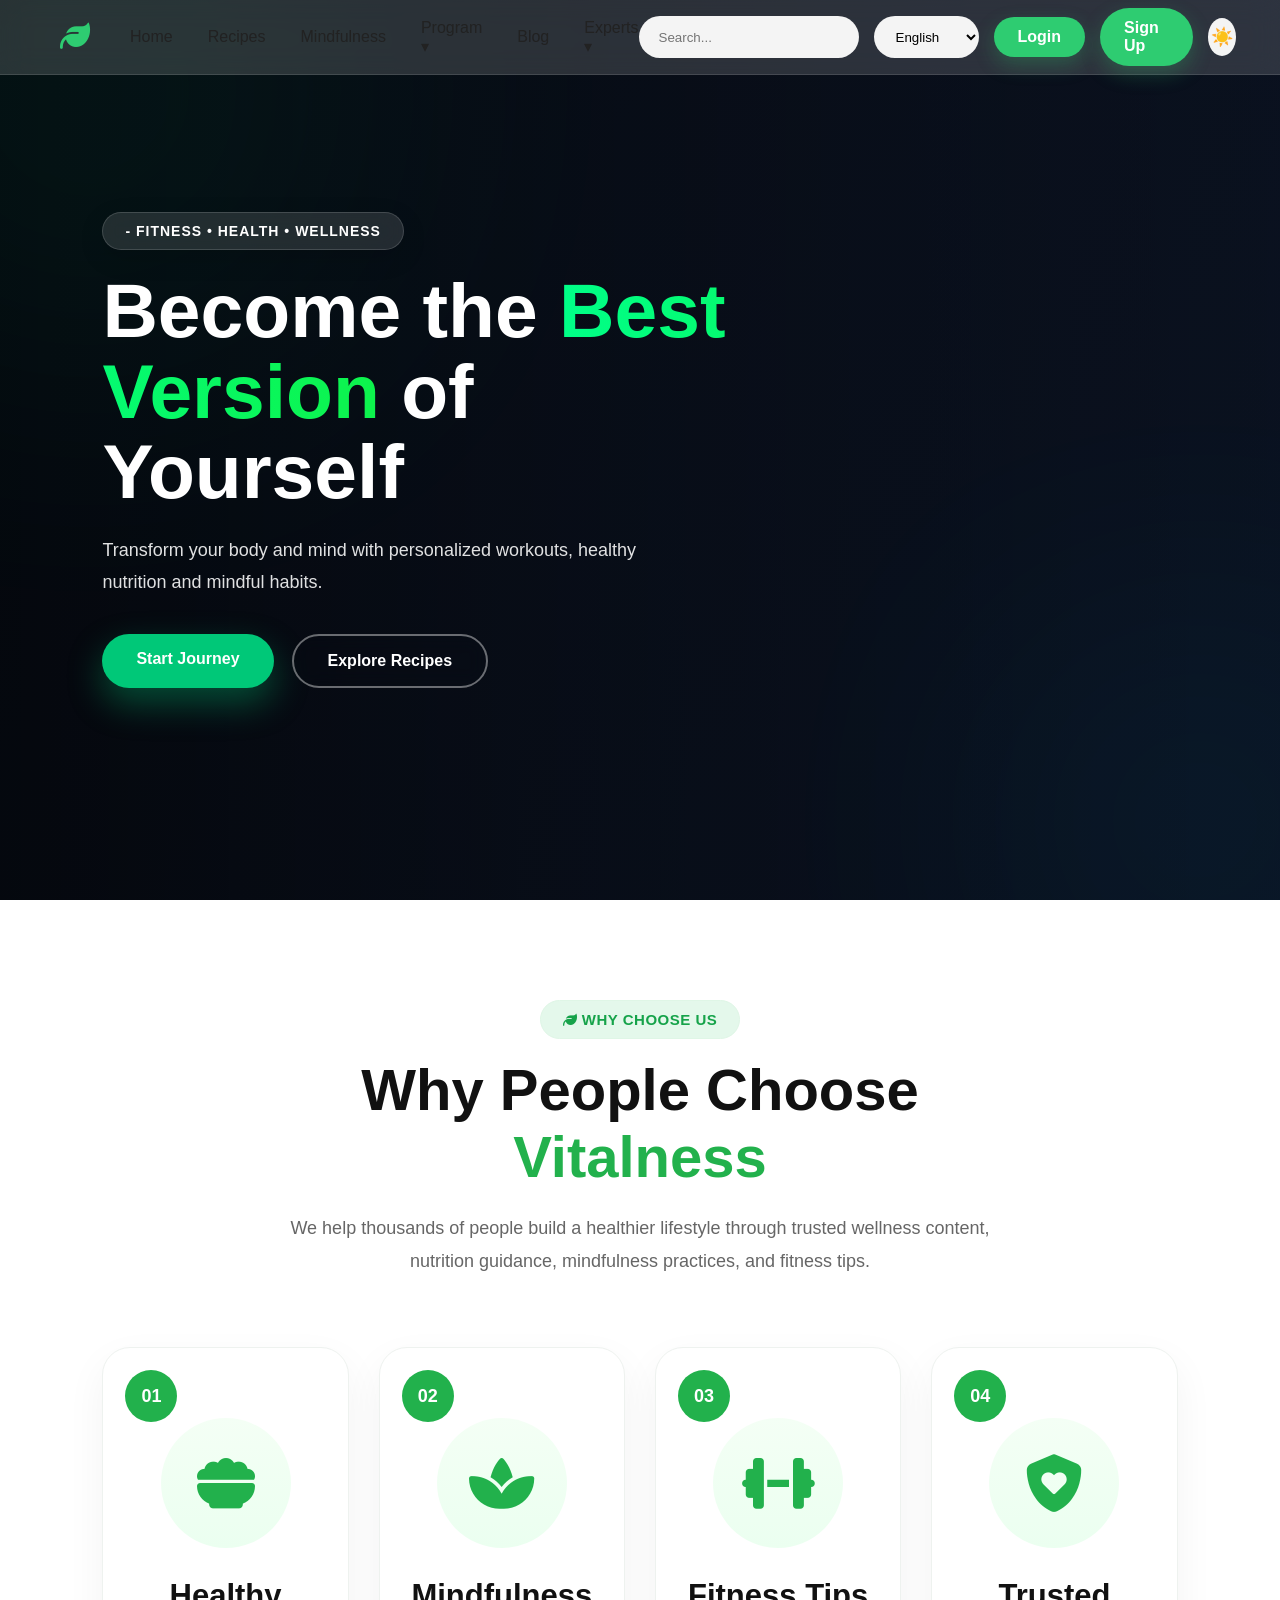
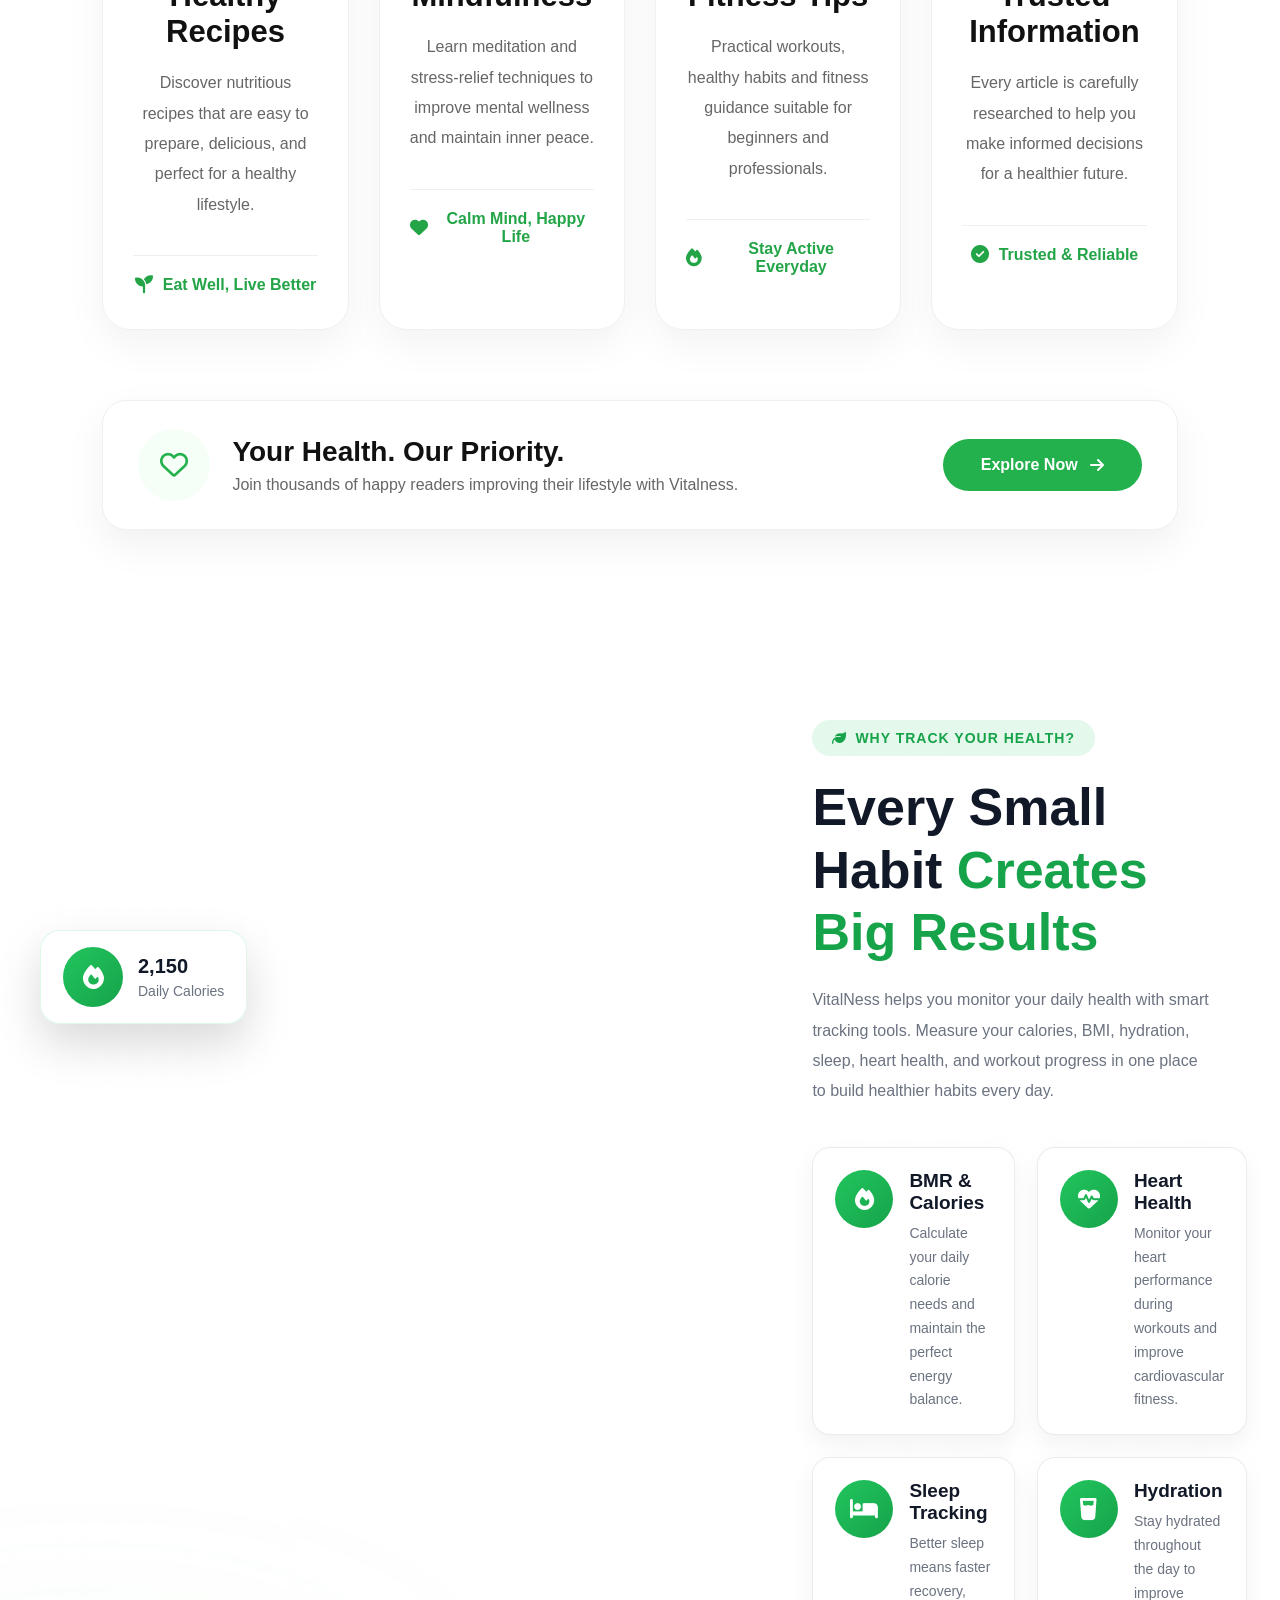
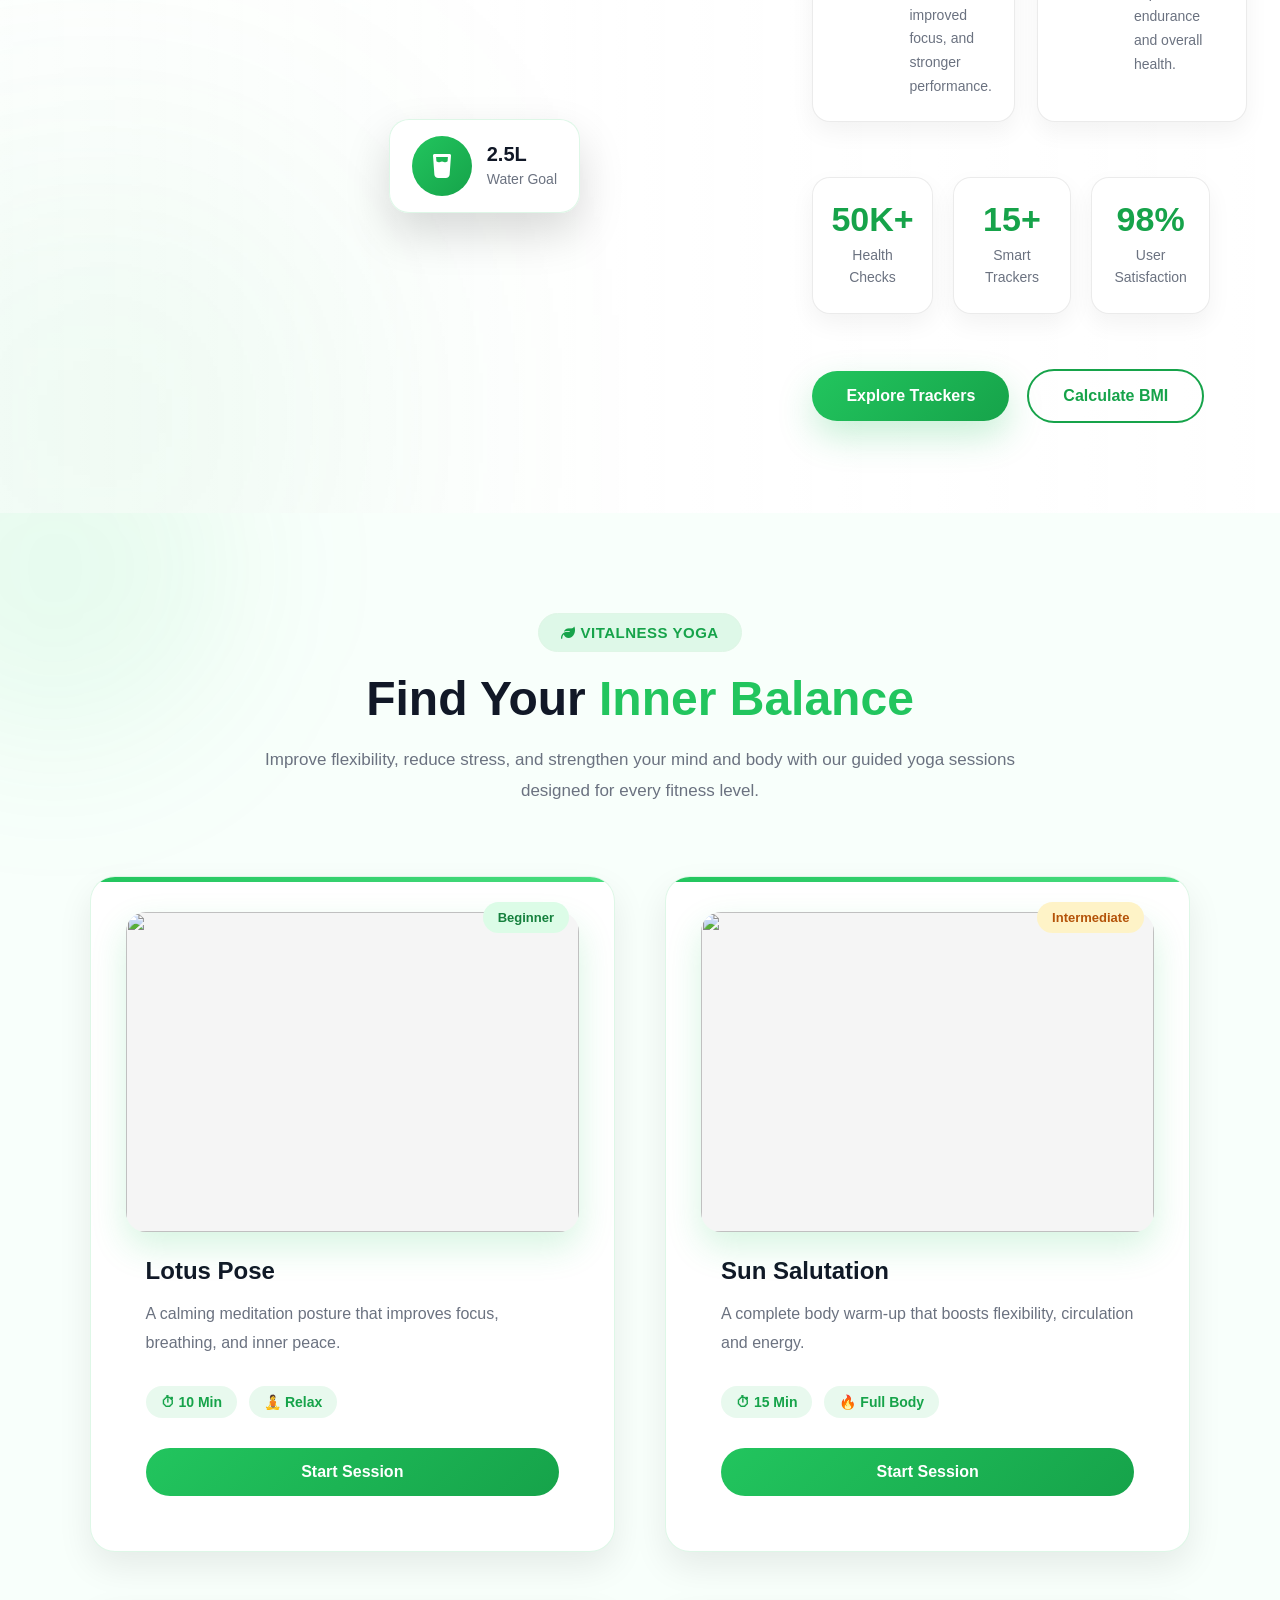
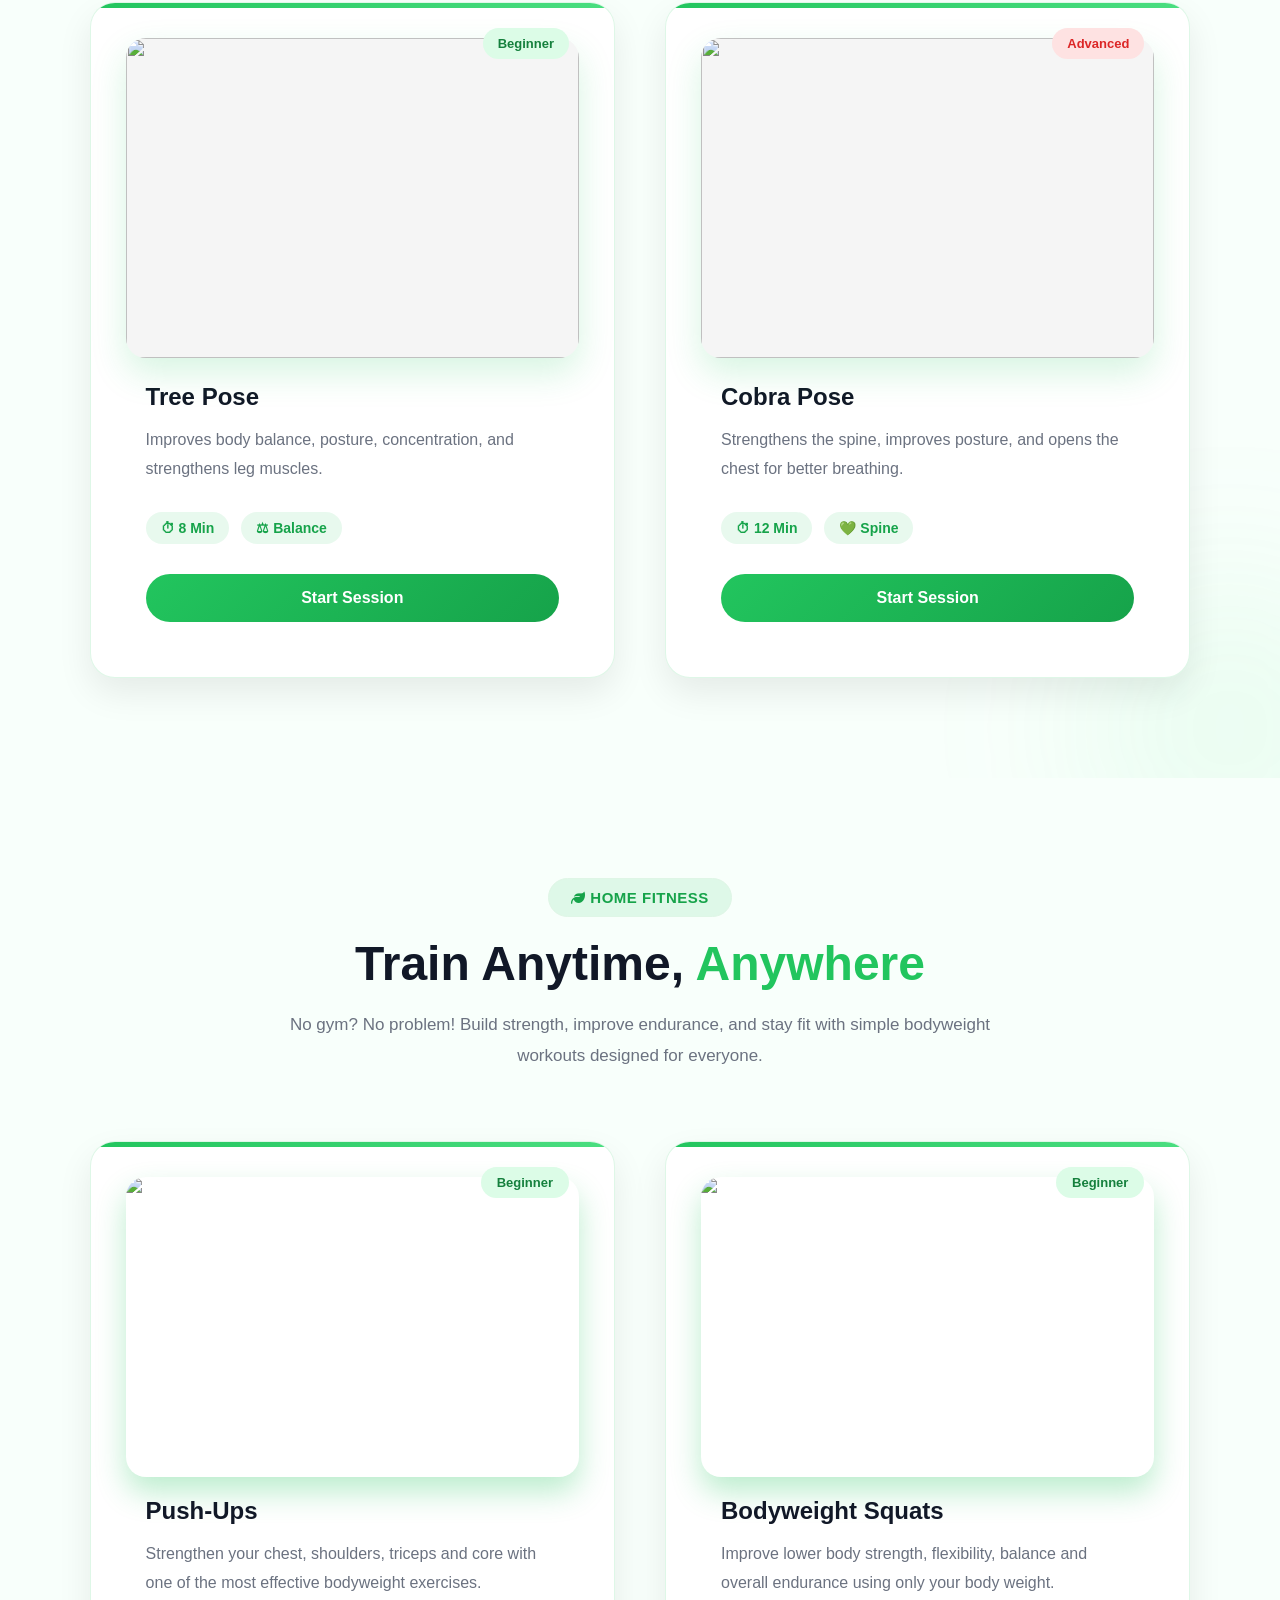
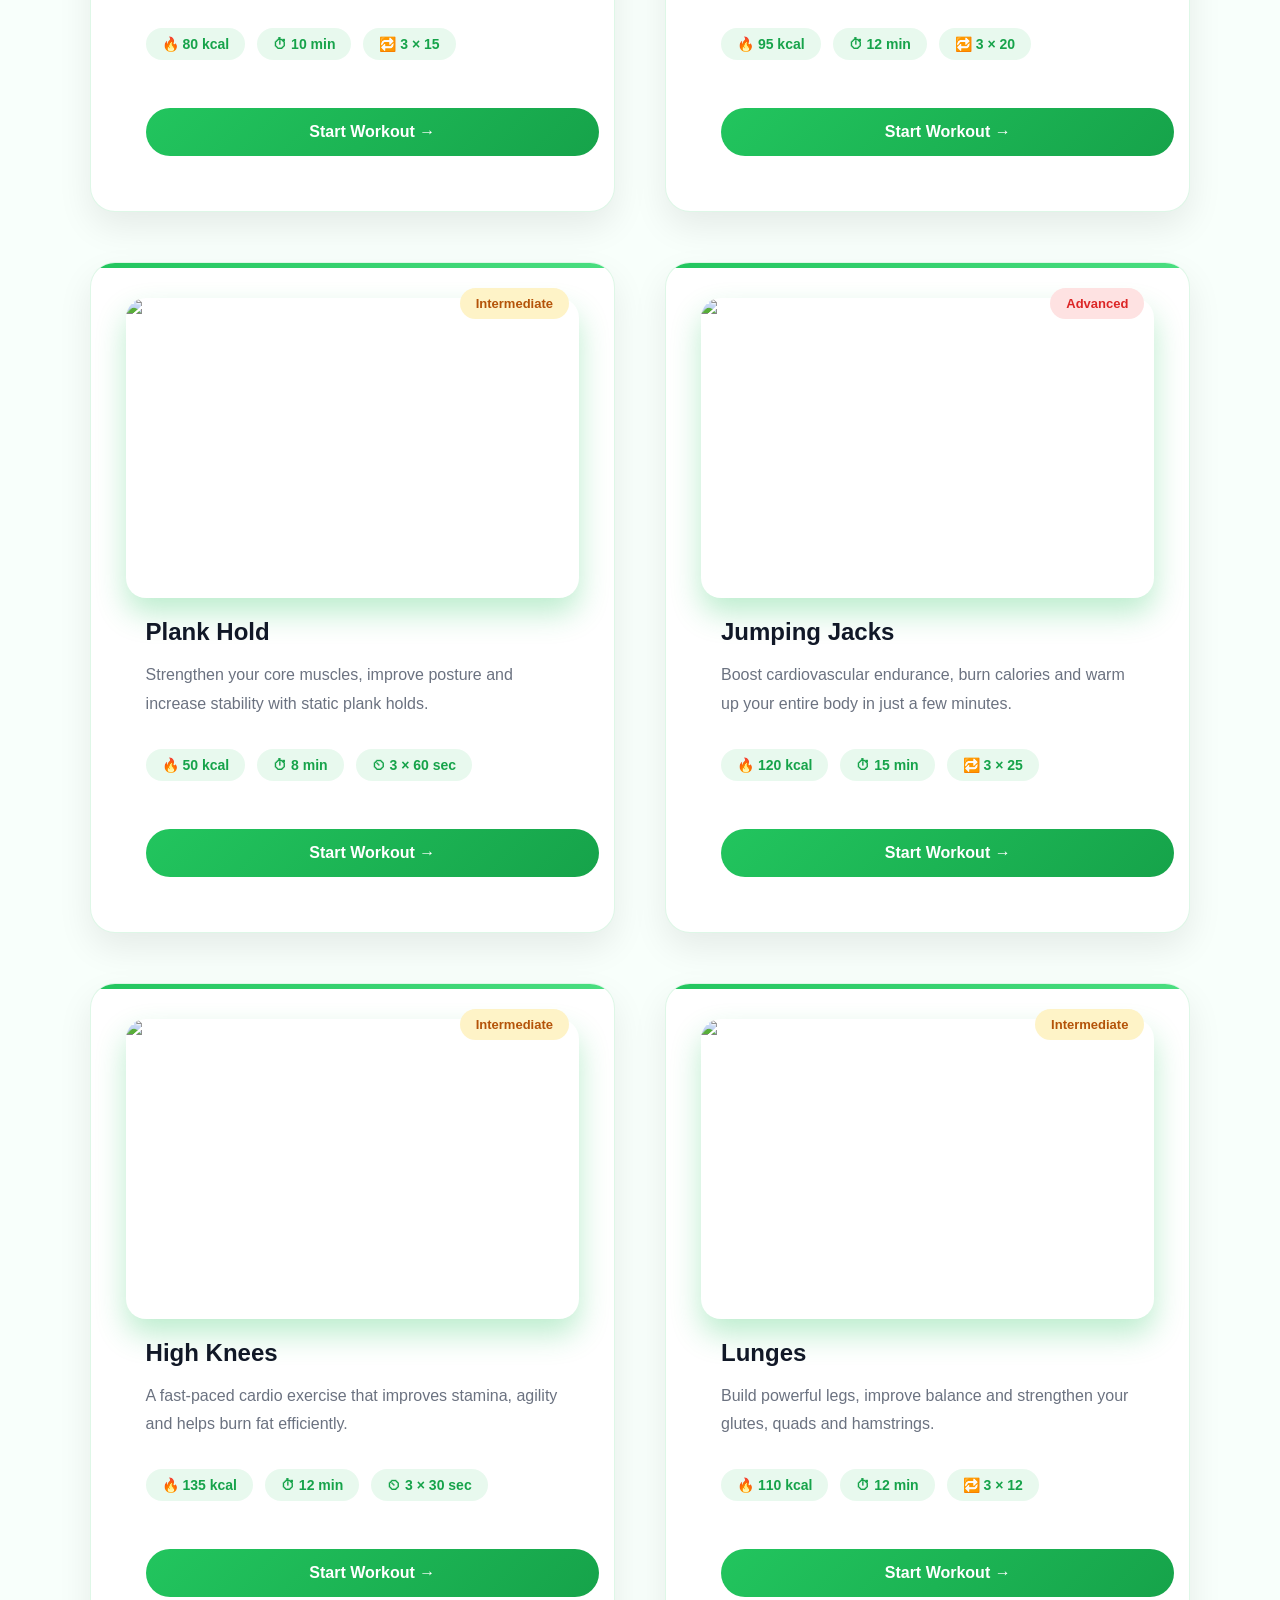
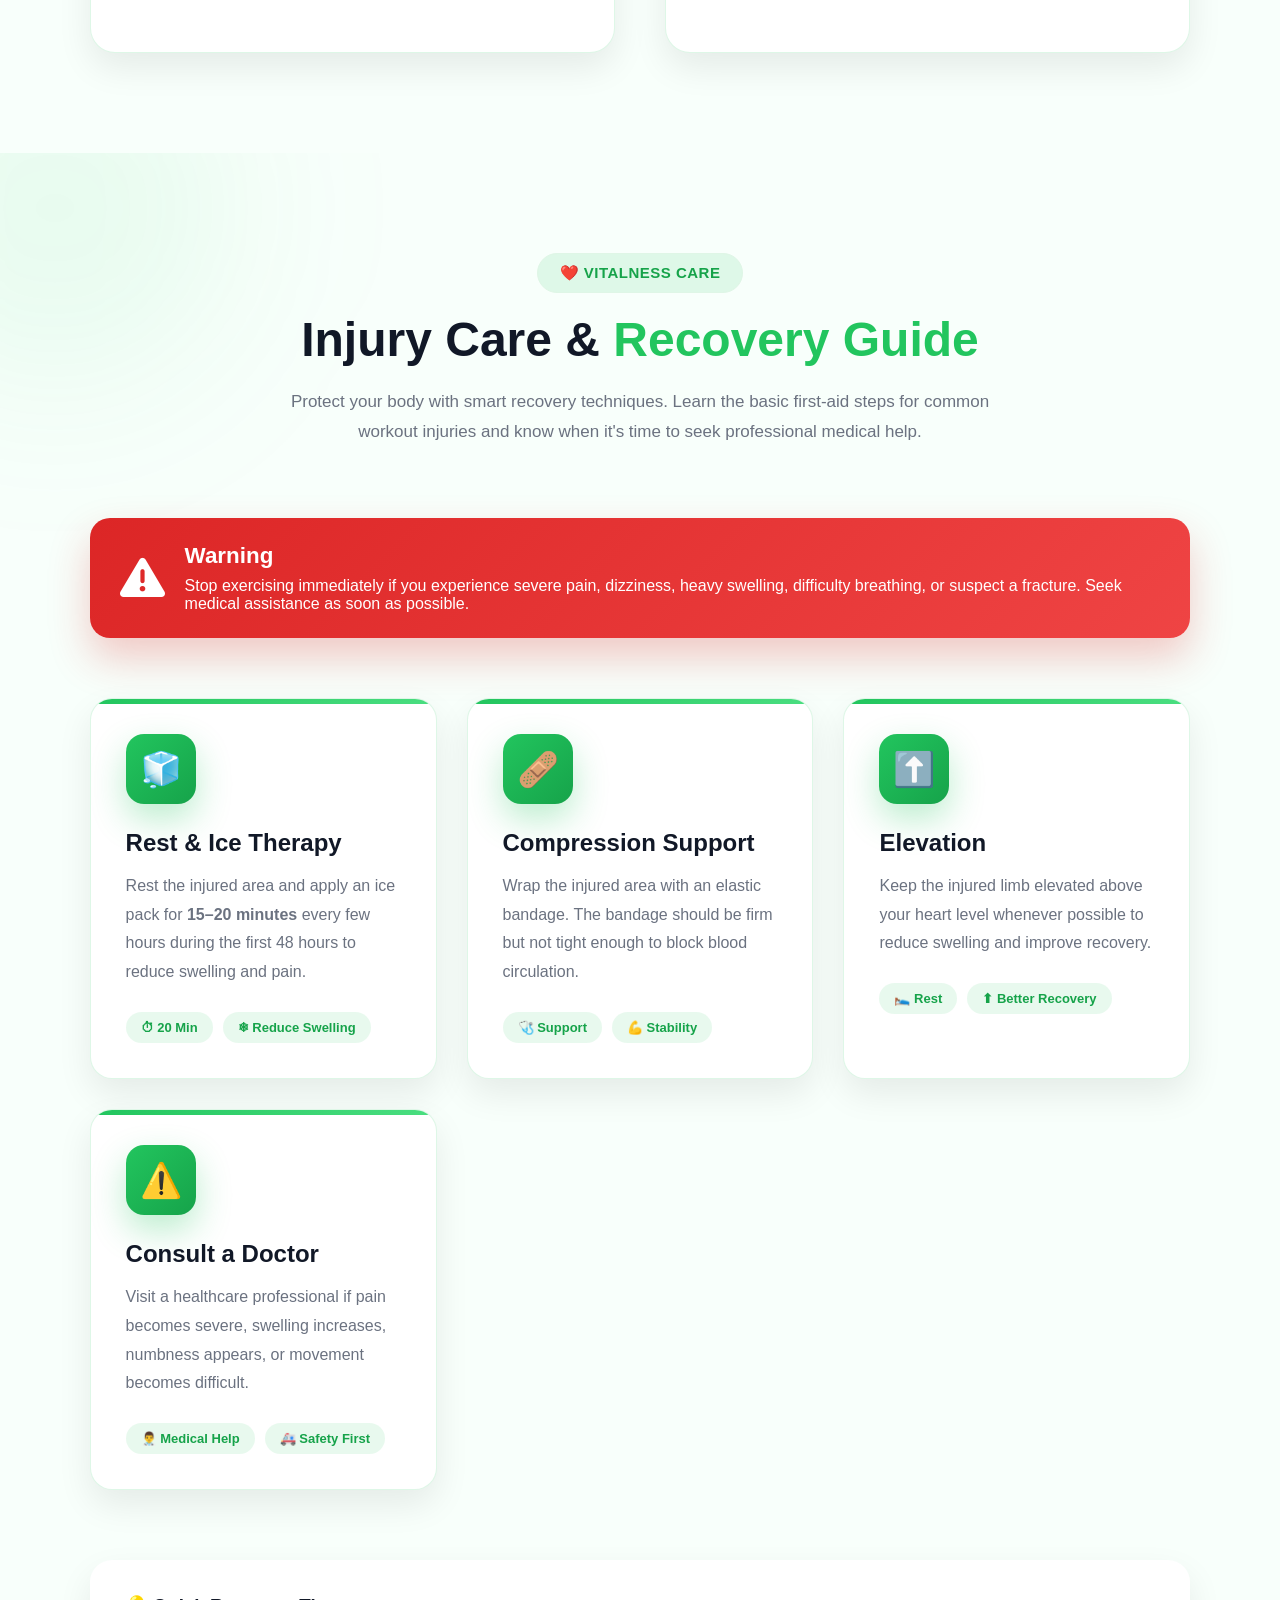
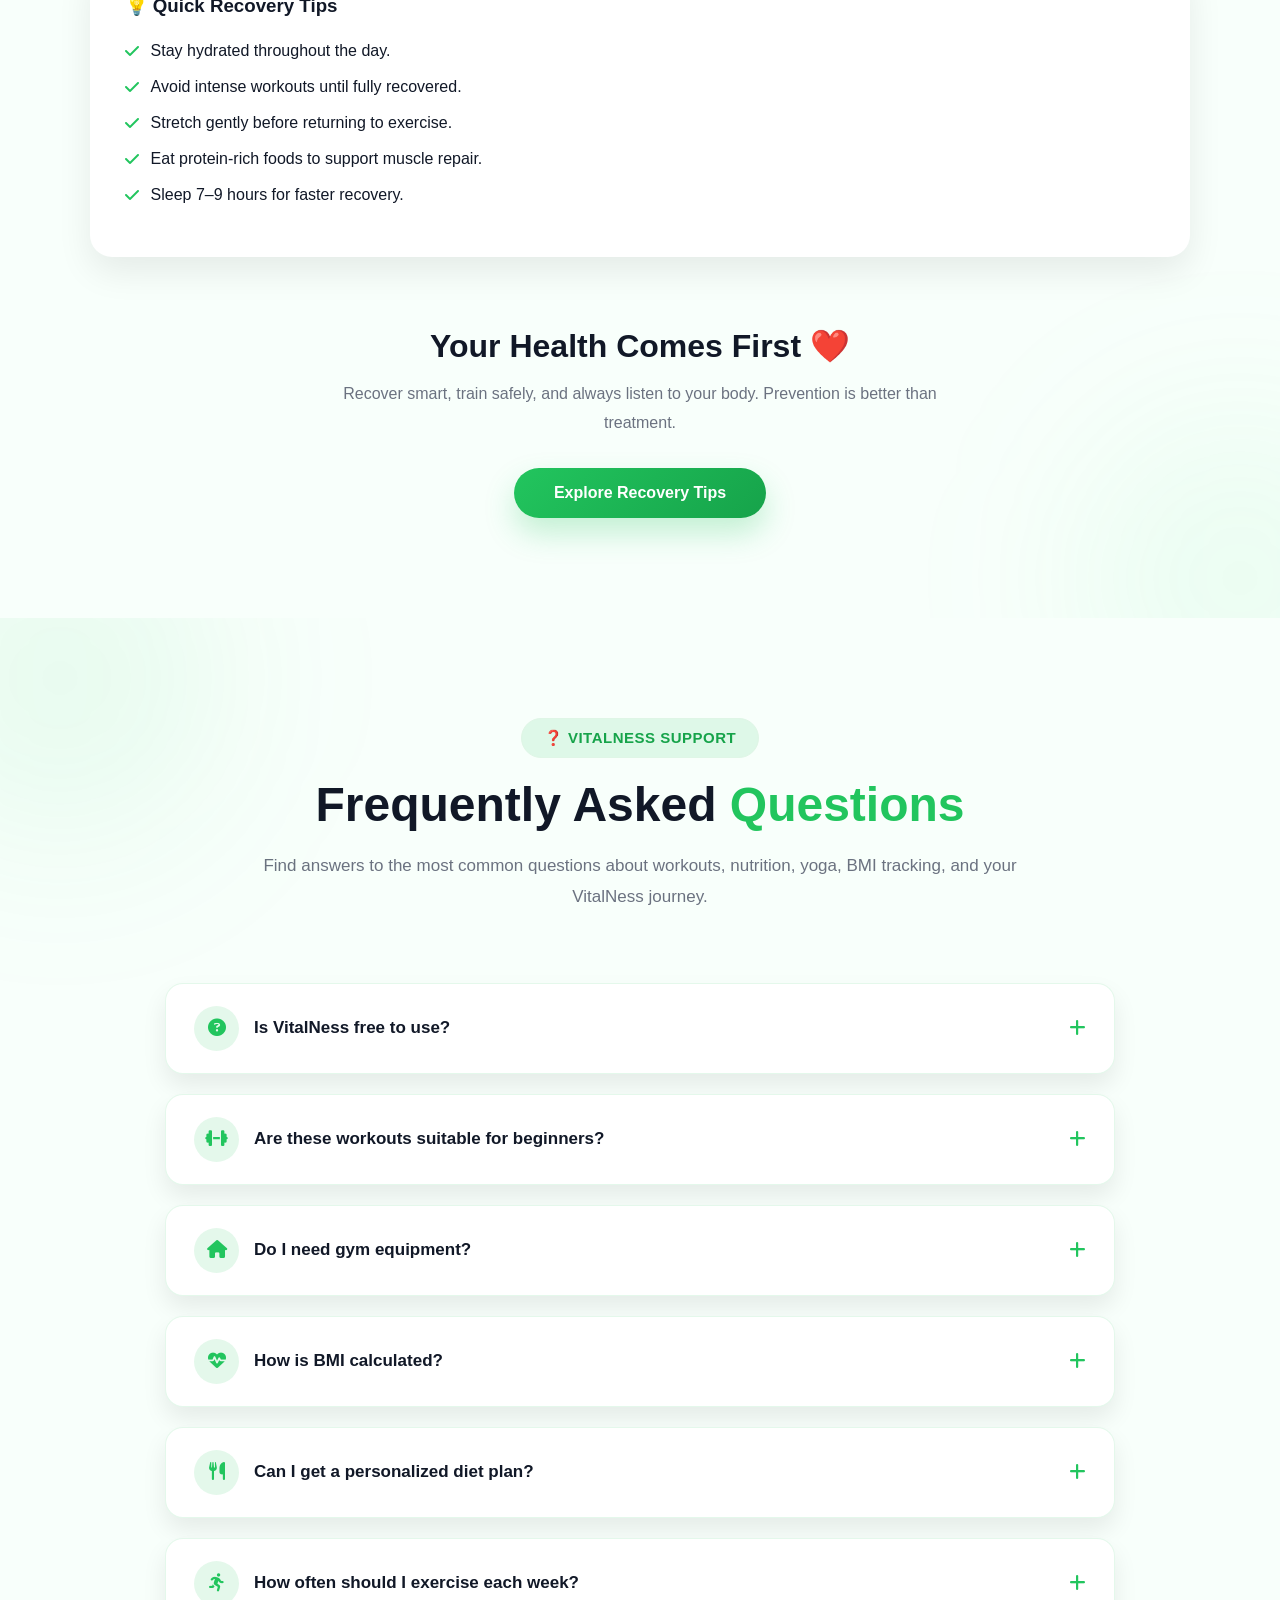
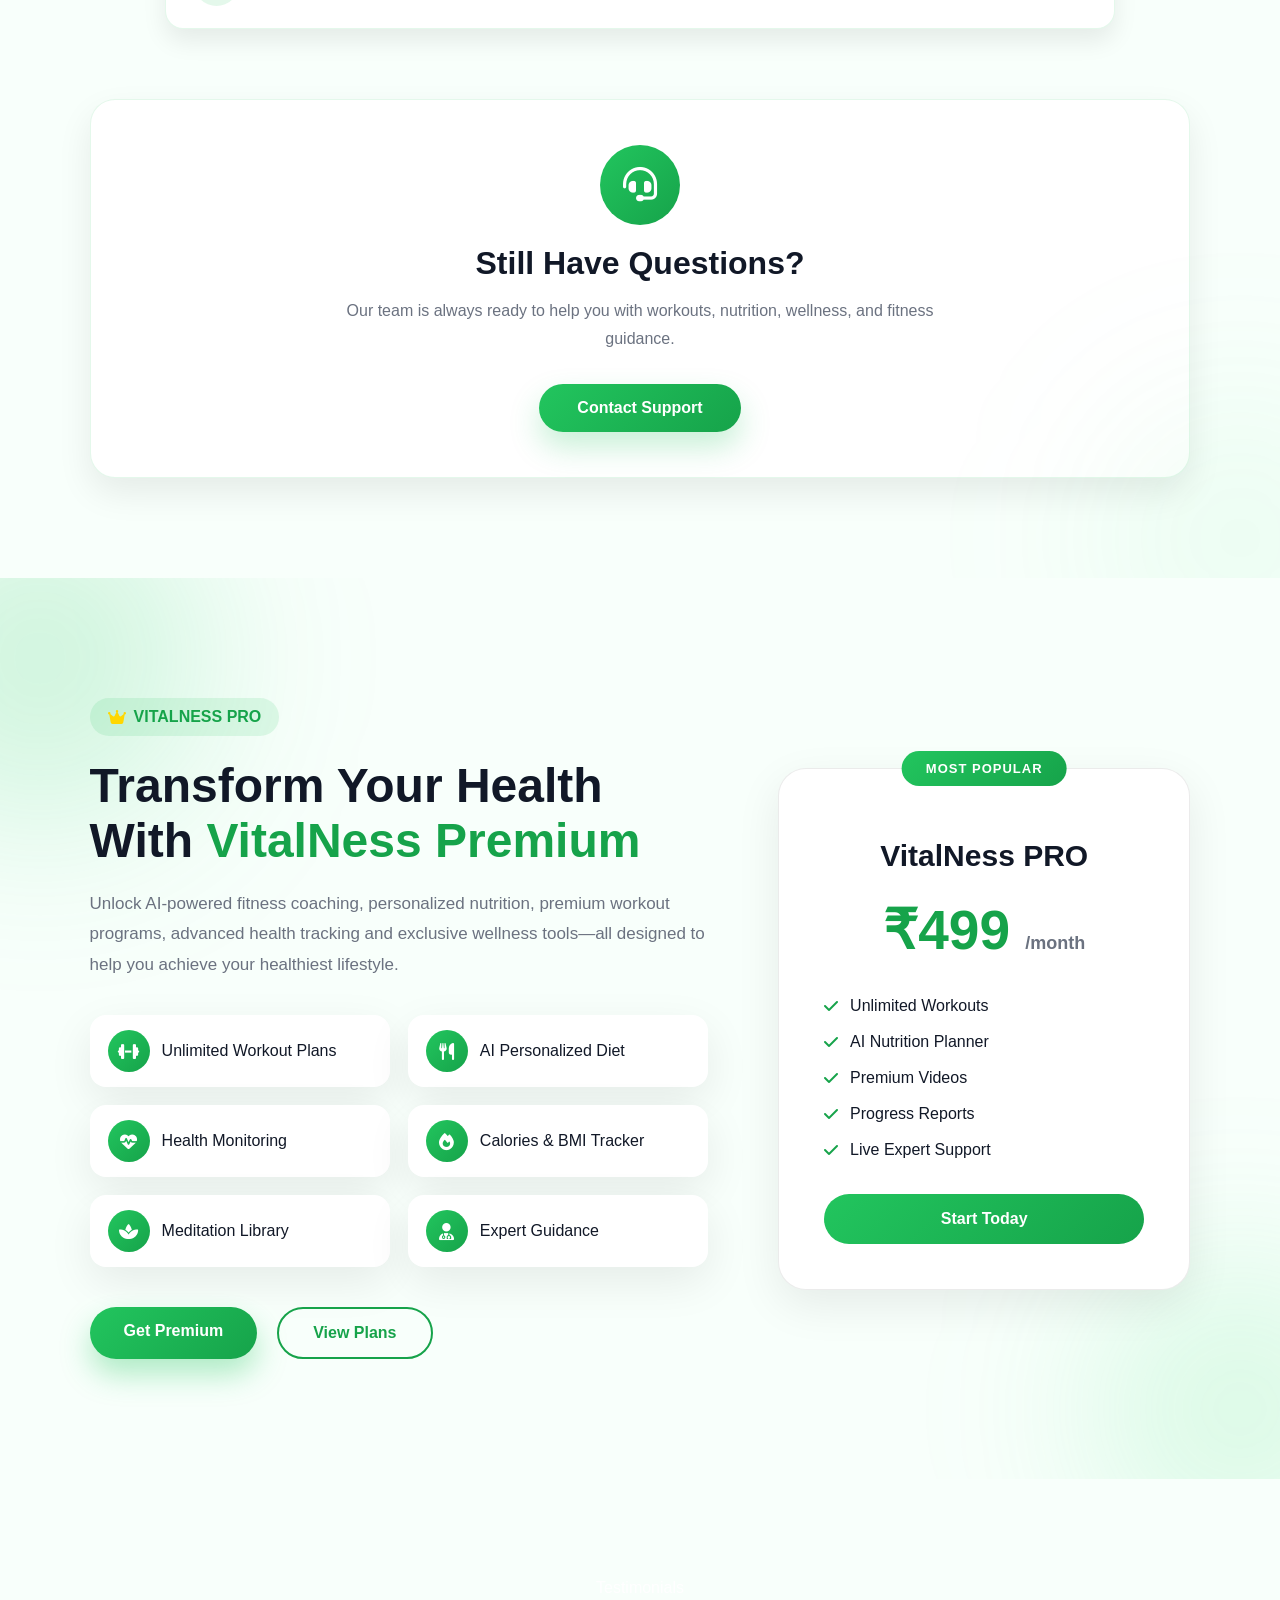
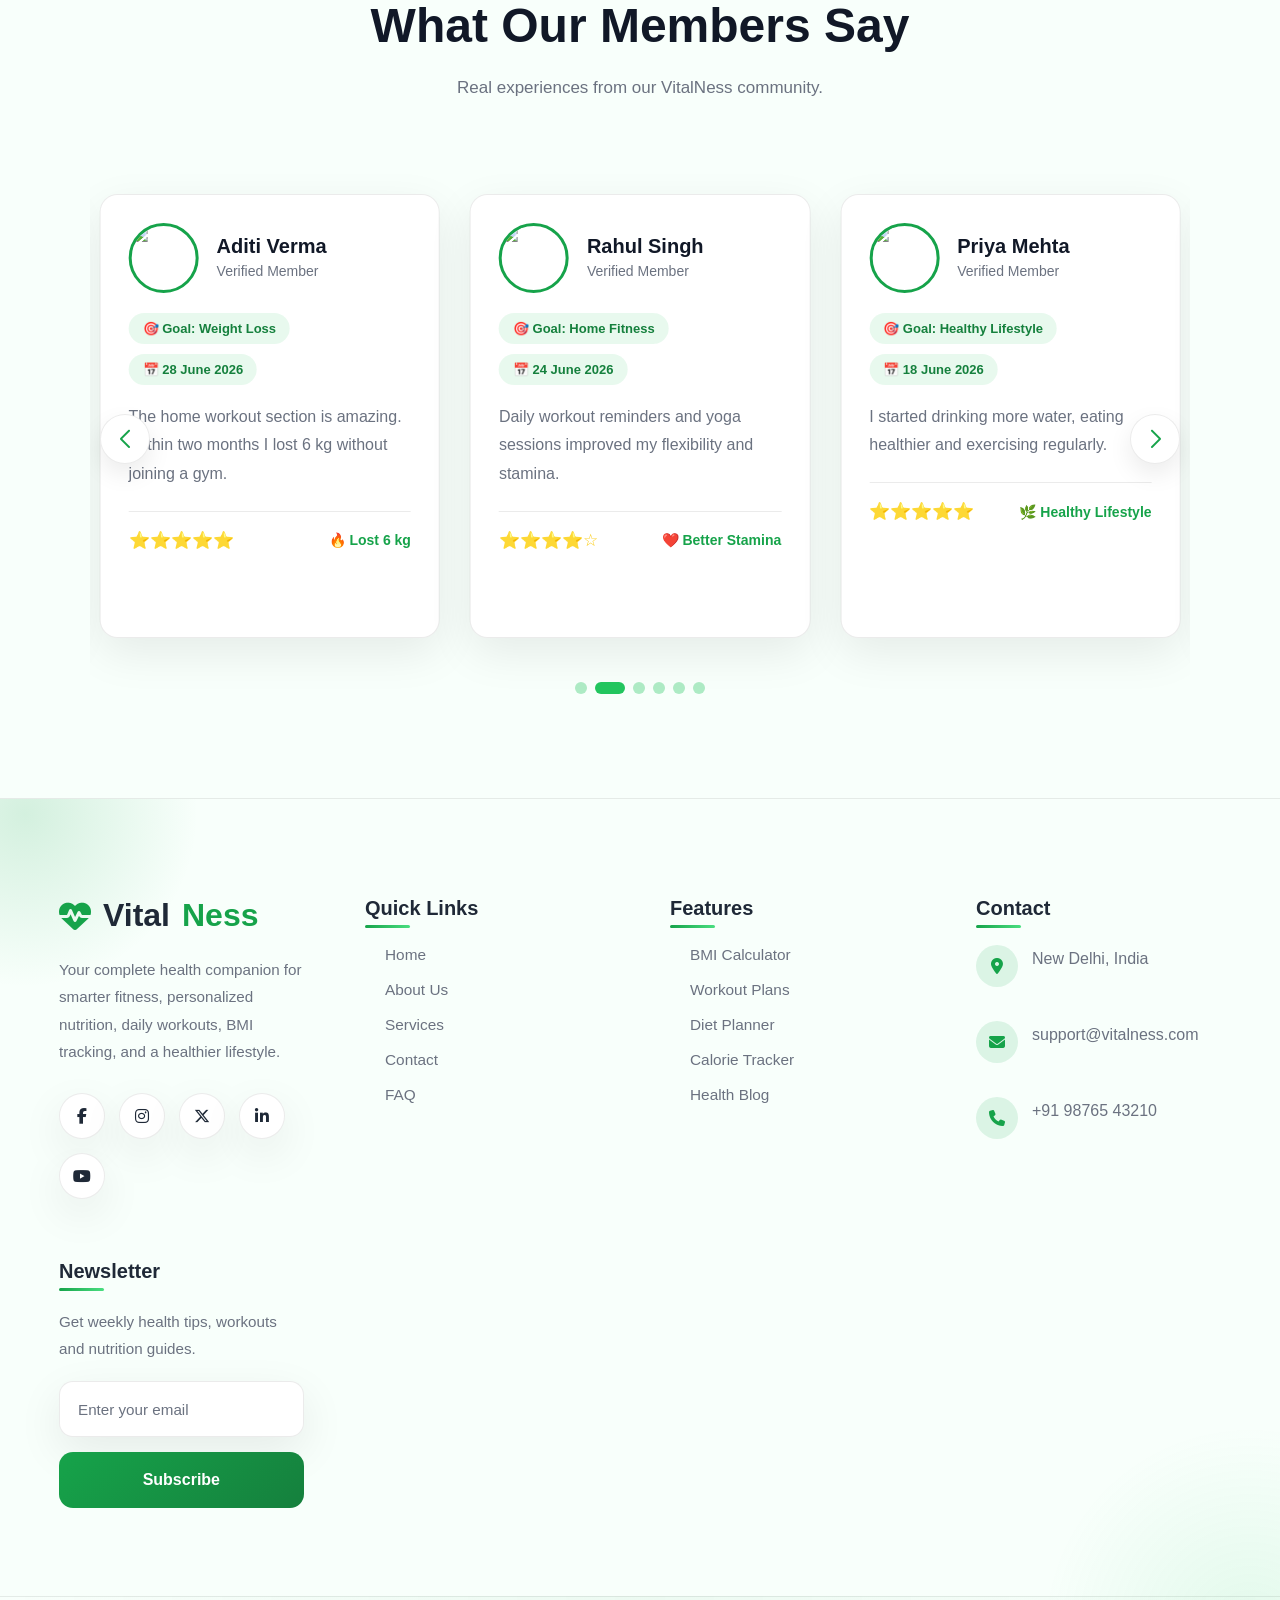
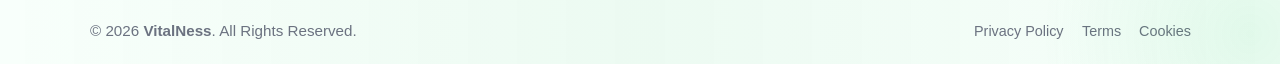
==== commit f4a55402: "Update exercise icons and styles for home workout section; enhance responsiveness and image handling" ====
--- a/index.html
+++ b/index.html
@@ -828,6 +828,8 @@
 
 </section>
 
+
+
  <!-- HOME WORKOUT SECTION -->
 <section class="home-workout section" id="home-workout">
 
@@ -856,8 +858,7 @@
         <div class="card">
 
             <div class="exercise-icon">
-                <img src="https://media.istockphoto.com/id/1001476986/photo/muscular-man-working-out-in-gym.jpg?s=2048x2048&w=is&k=20&c=dYoBTnPjdQy0DHAae1qDH0ikD_ZTdX2_i_RO3VZVAjw="
-            alt="Health Tracking">
+                <img src="https://plus.unsplash.com/premium_photo-1666956838404-02f23fa07123?w=600&auto=format&fit=crop&q=60&ixlib=rb-4.1.0&ixid=M3wxMjA3fDB8MHxzZWFyY2h8MTd8fHB1c2glMjB1cHxlbnwwfHwwfHx8MA%3D%3D" alt="Health Tracking">
             
             </div>
 
@@ -889,7 +890,8 @@
         <div class="card">
 
             <div class="exercise-icon">
-                🦵
+                     <img src="https://plus.unsplash.com/premium_photo-1674059549221-e2943b475f62?q=80&w=764&auto=format&fit=crop&ixlib=rb-4.1.0&ixid=M3wxMjA3fDB8MHxwaG90by1wYWdlfHx8fGVufDB8fHx8fA%3D%3D"
+            alt="Health Tracking">
             </div>
 
             <div class="exercise-level beginner">
@@ -920,7 +922,7 @@
         <div class="card">
 
             <div class="exercise-icon">
-                🧘
+                <img src="https://plus.unsplash.com/premium_photo-1672352100050-65cb2ee4d818?q=80&w=1170&auto=format&fit=crop&ixlib=rb-4.1.0&ixid=M3wxMjA3fDB8MHxwaG90by1wYWdlfHx8fGVufDB8fHx8fA%3D%3D"           alt="Health Tracking">
             </div>
 
             <div class="exercise-level intermediate">
@@ -951,7 +953,7 @@
         <div class="card">
 
             <div class="exercise-icon">
-                🔥
+                <img src="https://cdn.calisteniapp.com/09_2024/images/exercise/full/EX187.jpg"         alt="Health Tracking">
             </div>
 
             <div class="exercise-level advanced">
@@ -982,7 +984,7 @@
         <div class="card">
 
             <div class="exercise-icon">
-                🏃
+                <img src="https://media.post.rvohealth.io/wp-content/uploads/2021/08/high-knees-exercise-732x549-thumbnail-732x549.jpg"         alt="Health Tracking">
             </div>
 
             <div class="exercise-level intermediate">
@@ -1013,7 +1015,7 @@
         <div class="card">
 
             <div class="exercise-icon">
-                🧎
+                <img src="https://plus.unsplash.com/premium_photo-1664299888383-a1ba33510b91?q=80&w=1170&auto=format&fit=crop&ixlib=rb-4.1.0&ixid=M3wxMjA3fDB8MHxwaG90by1wYWdlfHx8fGVufDB8fHx8fA%3D%3D" alt="Health Tracking">
             </div>
 
             <div class="exercise-level intermediate">
@@ -1042,6 +1044,9 @@
     </div>
 
 </section>
+
+
+
 <!--==================================
         INJURY CARE SECTION
 ===================================-->
--- a/src/style.css
+++ b/src/style.css
@@ -3136,43 +3136,87 @@
 
 }
 
+
 /*==========================
-Icon
+        Yoga Image
 ==========================*/
 
 .yoga-icon{
 
     width:100%;
-    height:250px;
-
-    border-radius:20px 20px 20px 20px;
+    height:320px;
+
     overflow:hidden;
+    border-radius:20px;
+
+    position:relative;
 
     display:flex;
+    justify-content:center;
     align-items:center;
-    justify-content:center;
-
-    background:linear-gradient(135deg,#22c55e,#16a34a);
-
-    color:#fff;
-
-    font-size:34px;
+
+    background:#f5f5f5;
 
     margin-bottom:25px;
 
-    box-shadow:0 15px 35px rgba(34,197,94,.30);
-
-}
+    box-shadow:0 15px 35px rgba(34,197,94,.18);
+
+}
+
 .yoga-icon img{
-    width: 100%;
-    height: 100%;
-    object-fit: cover;
-    display: block;
-    transition: .5s;
+
+    width:100%;
+    height:100%;
+
+    object-fit:cover;
+    object-position:center;
+
+    display:block;
+
+    transition:transform .6s ease;
+
 }
 
 .yoga-card:hover .yoga-icon img{
-    transform: scale(1.08);
+
+    transform:scale(1.08);
+
+}
+
+/* Laptop */
+
+@media (max-width:1200px){
+
+    .yoga-icon{
+
+        height:280px;
+
+    }
+
+}
+
+/* Tablet */
+
+@media (max-width:768px){
+
+    .yoga-icon{
+
+        height:240px;
+
+    }
+
+}
+
+/* Mobile */
+
+@media (max-width:480px){
+
+    .yoga-icon{
+
+        height:200px;
+
+    }
+
 }
 
 .yoga-card h3,
@@ -3588,40 +3632,30 @@
 /*==================
 Exercise Icon
 ==================*/
-
 .exercise-icon{
-
-    width:100%px;
-
-    height:240px;
+    width:100%;
+    height:300px;
     overflow:hidden;
-
     border-radius:20px;
 
-    background:linear-gradient(135deg,#22c55e,#16a34a);
-
     display:flex;
-
     justify-content:center;
-
     align-items:center;
 
-    font-size:32px;
-
     margin-bottom:20px;
 
-    color:#fff;
-
     box-shadow:0 15px 30px rgba(34,197,94,.3);
-
-}
+}
+
 .exercise-icon img{
     width:100%;
     height:100%;
     object-fit:cover;
+    object-position:center;
     display:block;
     transition:.5s;
 }
+
 .card:hover .exercise-icon img{
     transform:scale(1.08);
 }
@@ -3813,84 +3847,173 @@
 
 }
 
-/* ==================
-   Responsive
-================== */
-
-/* Laptop */
+/* ======================================
+        RESPONSIVE
+====================================== */
+
+/* Large Tablet */
 @media (max-width:1024px){
 
-    .grid{
+    .home-workout{
+        padding:80px 5%;
+    }
+
+    .home-workout .grid{
         grid-template-columns:repeat(2,1fr);
+        gap:30px;
+    }
+
+    .section-title h2{
+        font-size:2.4rem;
+    }
+
+    .exercise-icon{
+        height:220px;
+    }
+
+}
+
+
+/* Tablet */
+@media (max-width:768px){
+
+    .home-workout .grid{
+        grid-template-columns:1fr;
         gap:25px;
     }
 
+    .home-workout .card{
+        padding:22px;
+    }
+
+    .exercise-icon{
+        height:240px;
+    }
+
     .section-title h2{
-        font-size:2.3rem;
+        font-size:2rem;
+    }
+
+}
+
+
+/* Mobile */
+@media (max-width:576px){
+
+    .home-workout{
+        padding:60px 18px;
+    }
+
+    .section-title{
+        margin-bottom:40px;
+    }
+
+    .section-title h2{
+        font-size:30px;
+    }
+
+    .section-title p{
+        font-size:15px;
+    }
+
+    .home-workout .grid{
+        grid-template-columns:1fr;
+        gap:22px;
+    }
+
+    .home-workout .card{
+
+        padding:18px;
+
+        border-radius:20px;
+
     }
 
     .exercise-icon{
-        height:230px;
-    }
-
-}
-
-/* ==================
-   Mobile Responsive
-================== */
-
-@media (max-width:480px){
-
-    .home-workout{
-        padding:60px 20px;
-    }
+
+        height:190px;
+
+        border-radius:16px;
+
+    }
+
+    .exercise-level{
+
+        position:static;
+
+        display:inline-block;
+
+        margin-bottom:15px;
+
+    }
+
+    .home-workout .card h3{
+
+        font-size:22px;
+
+        margin-bottom:12px;
+
+    }
+
+    .home-workout .card p{
+
+        font-size:14px;
+
+        line-height:1.7;
+
+        margin-bottom:20px;
+
+    }
+
+    .exercise-info{
+
+        display:grid;
+
+        grid-template-columns:1fr;
+
+        gap:10px;
+
+    }
+
+    .exercise-info span{
+
+        width:100%;
+
+        text-align:center;
+
+    }
+
+    .exercise-btn{
+
+        width:100%;
+
+        margin:20px 0 0;
+
+        padding:15px;
+
+    }
+
+}
+
+
+/* Small Mobile */
+@media (max-width:360px){
 
     .section-title h2{
-        font-size:28px;
-    }
-
-    .section-title p{
-        font-size:14px;
+        font-size:26px;
     }
 
     .exercise-icon{
-        height:200px;
-    }
-
-    .card{
-        padding:18px;
-    }
-
-    .exercise-level{
-        font-size:12px;
-        padding:5px 12px;
-    }
-
-    .card h3{
-        font-size:22px;
-    }
-
-    .card p{
-        font-size:14px;
-        line-height:1.7;
-    }
-
-    .exercise-info{
-        display:flex;
-        flex-direction:column;
-        align-items:flex-start;
-        gap:8px;
-    }
-
-    .exercise-btn{
-        display:block;
-        width:100%;
-        padding:14px;
-        text-align:center;
-        margin-top:18px;
-    }
-
-}
+        height:170px;
+    }
+
+    .home-workout .card h3{
+        font-size:20px;
+    }
+
+}
+
+
 
 /*=====================================
         INJURY CARE SECTION
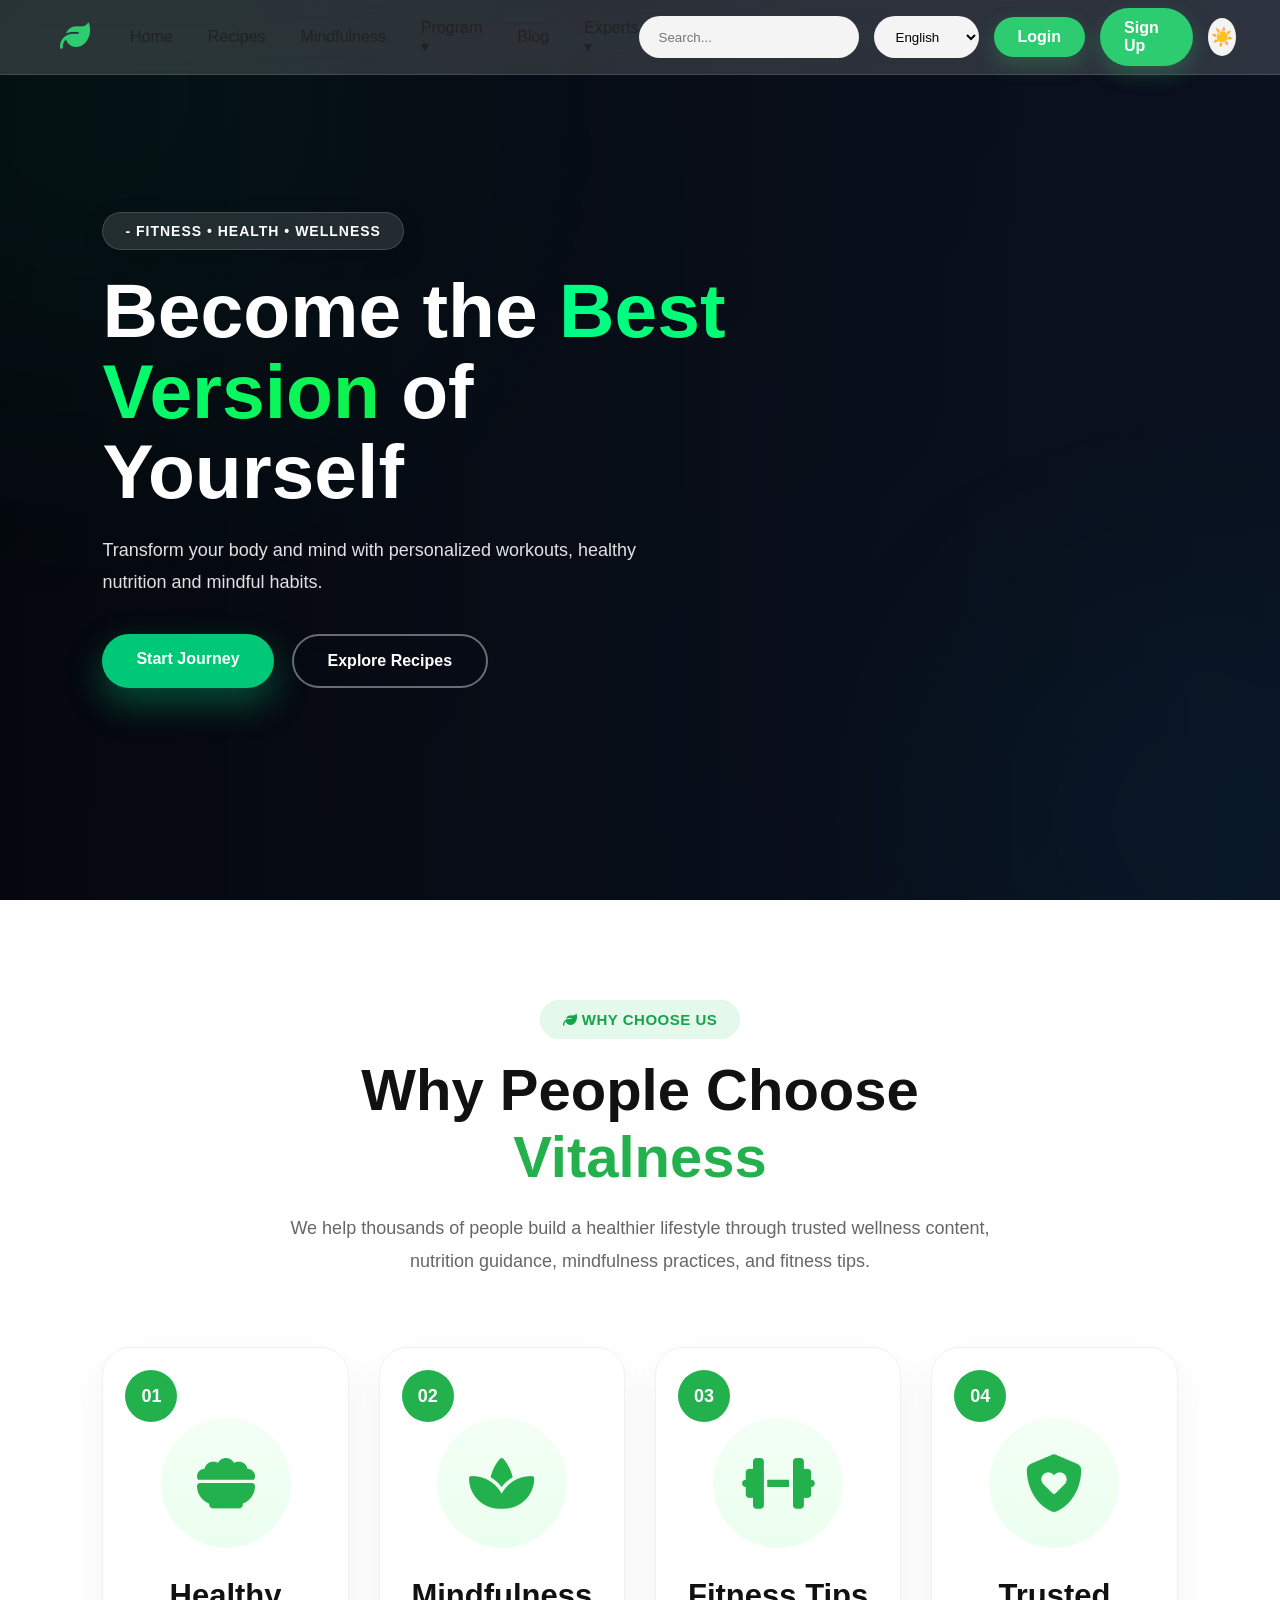
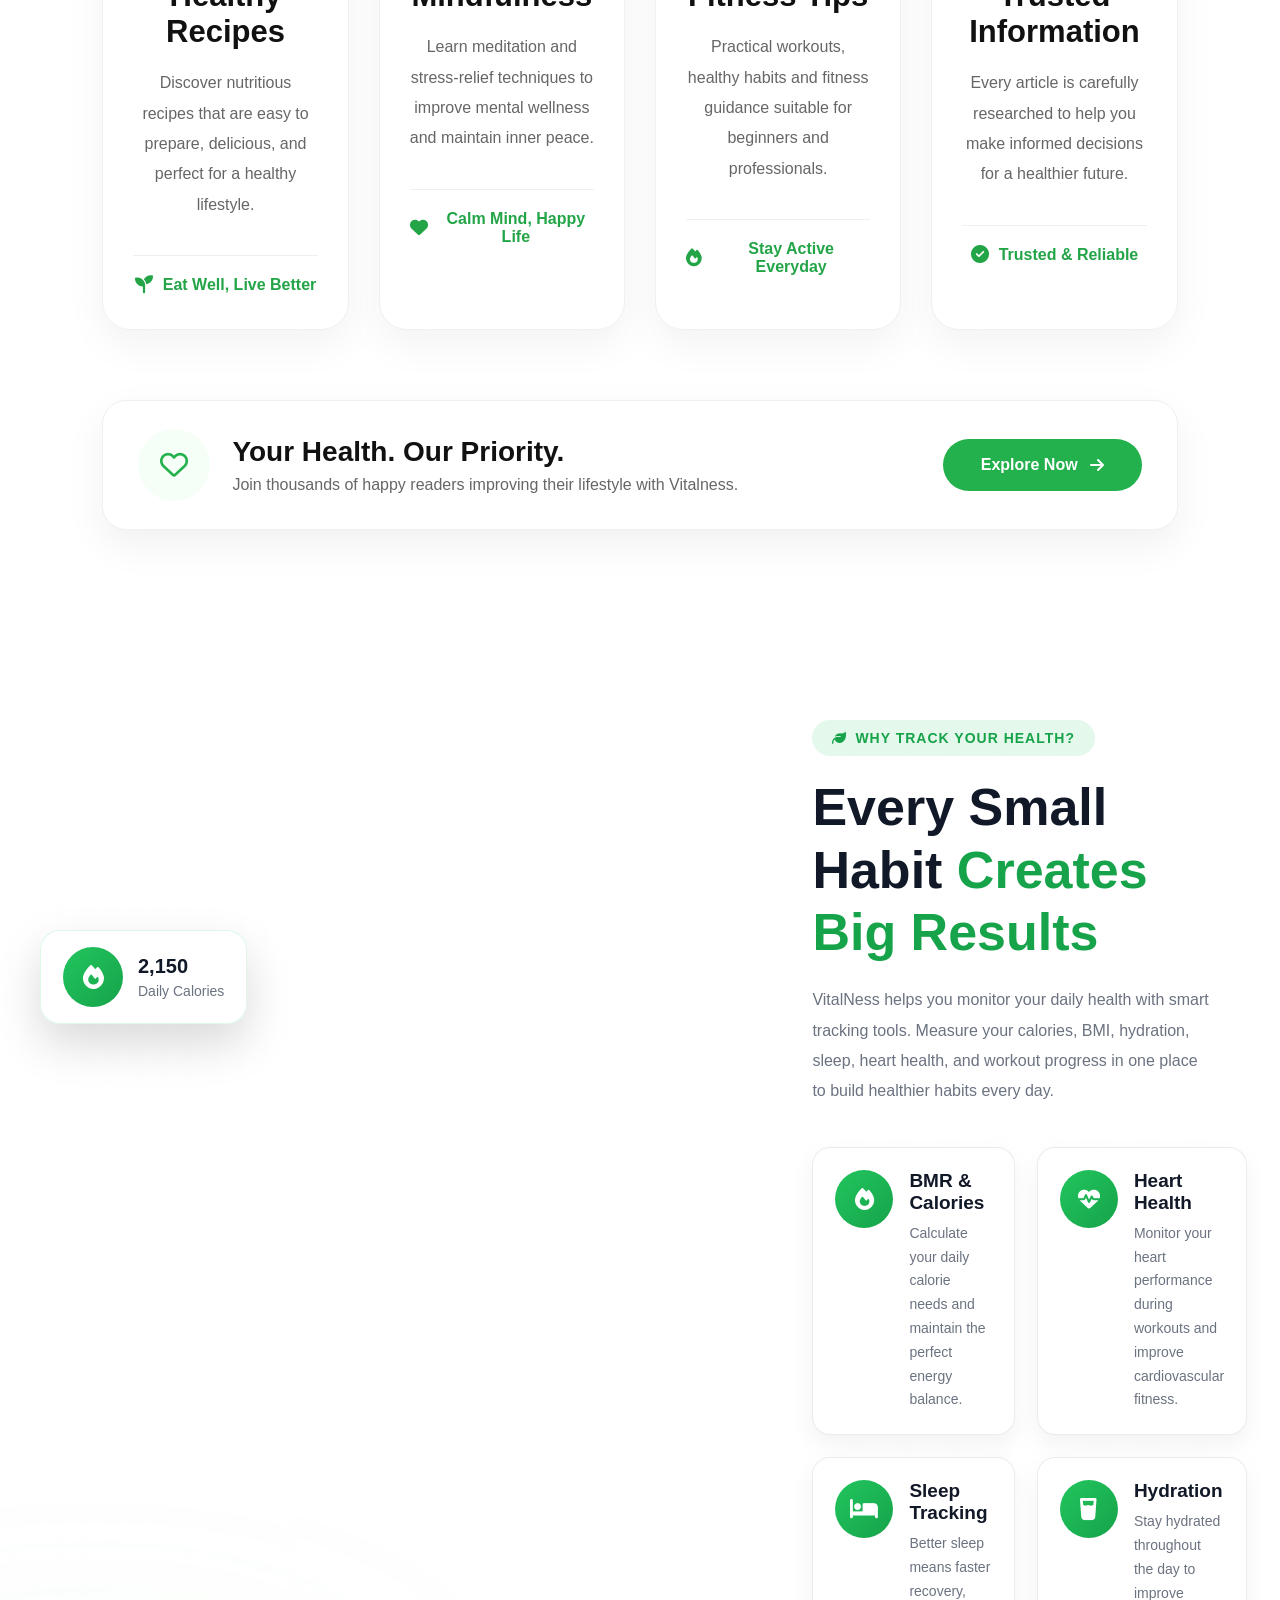
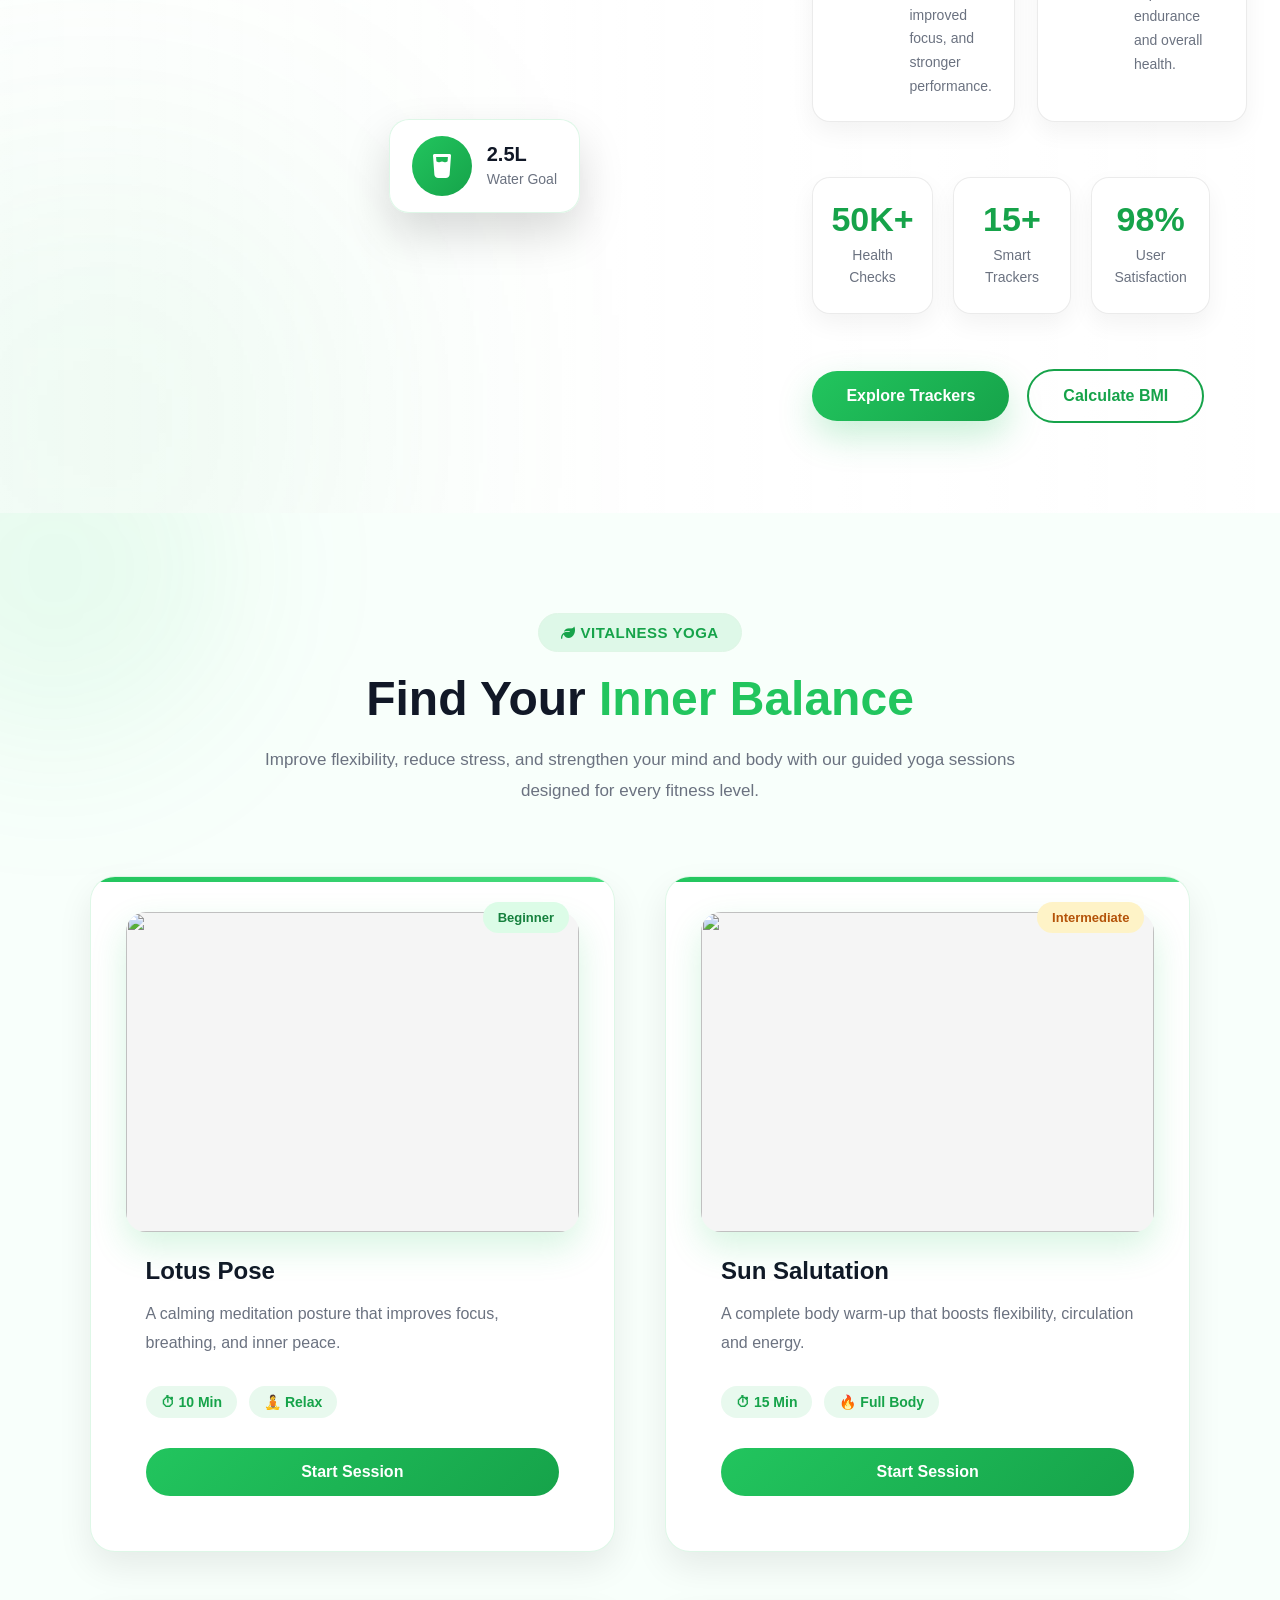
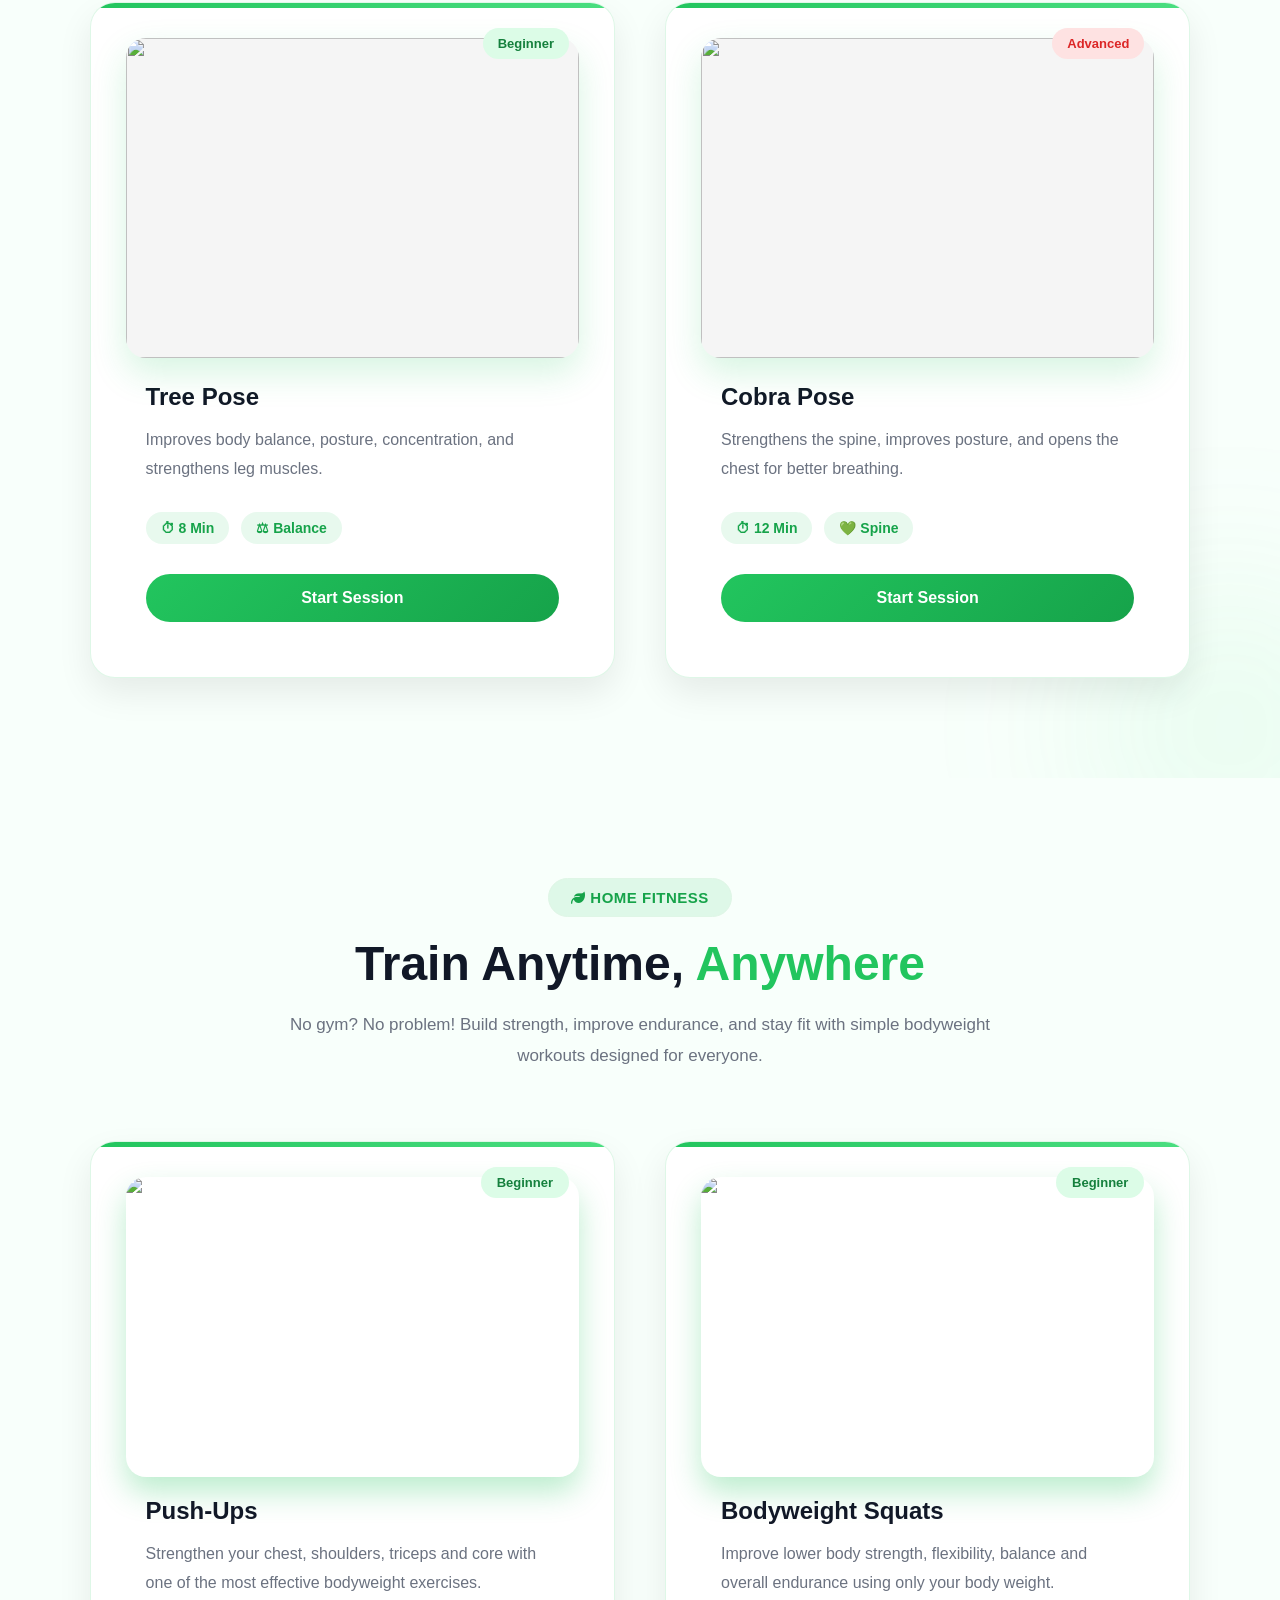
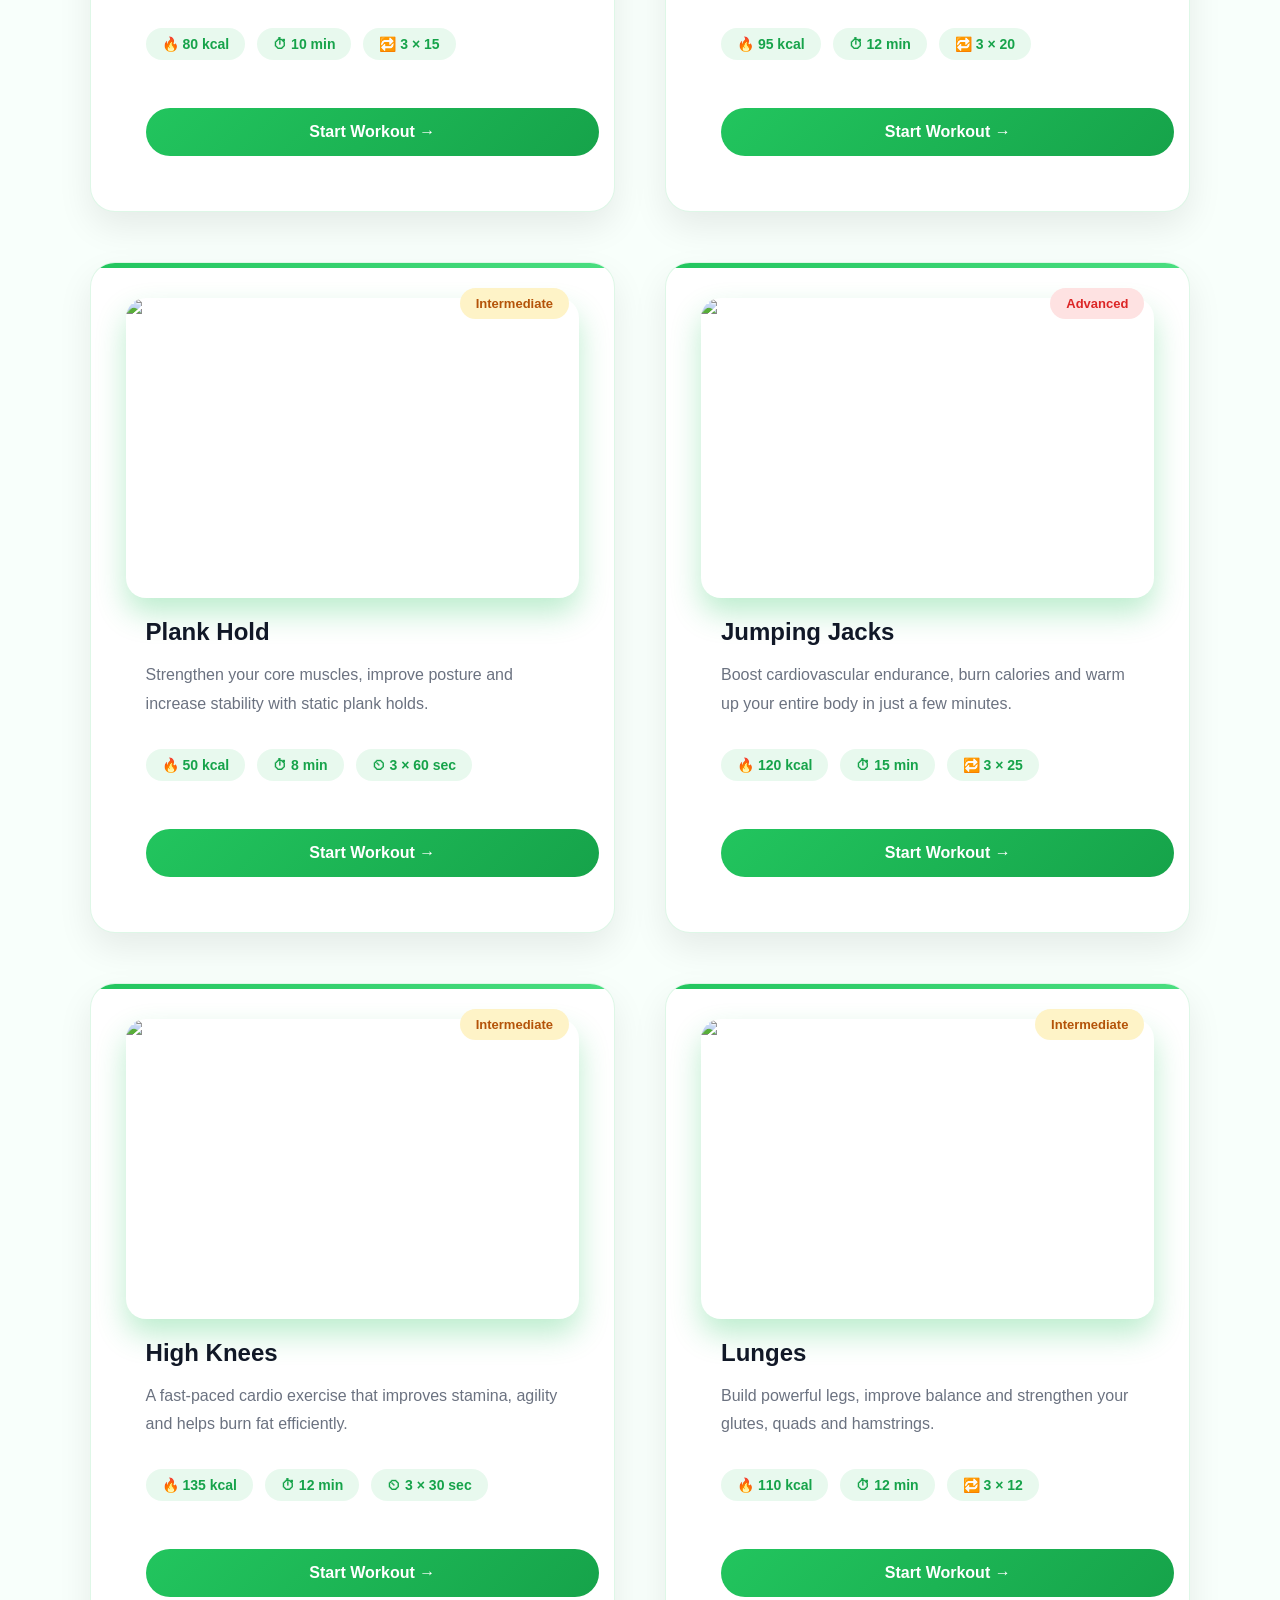
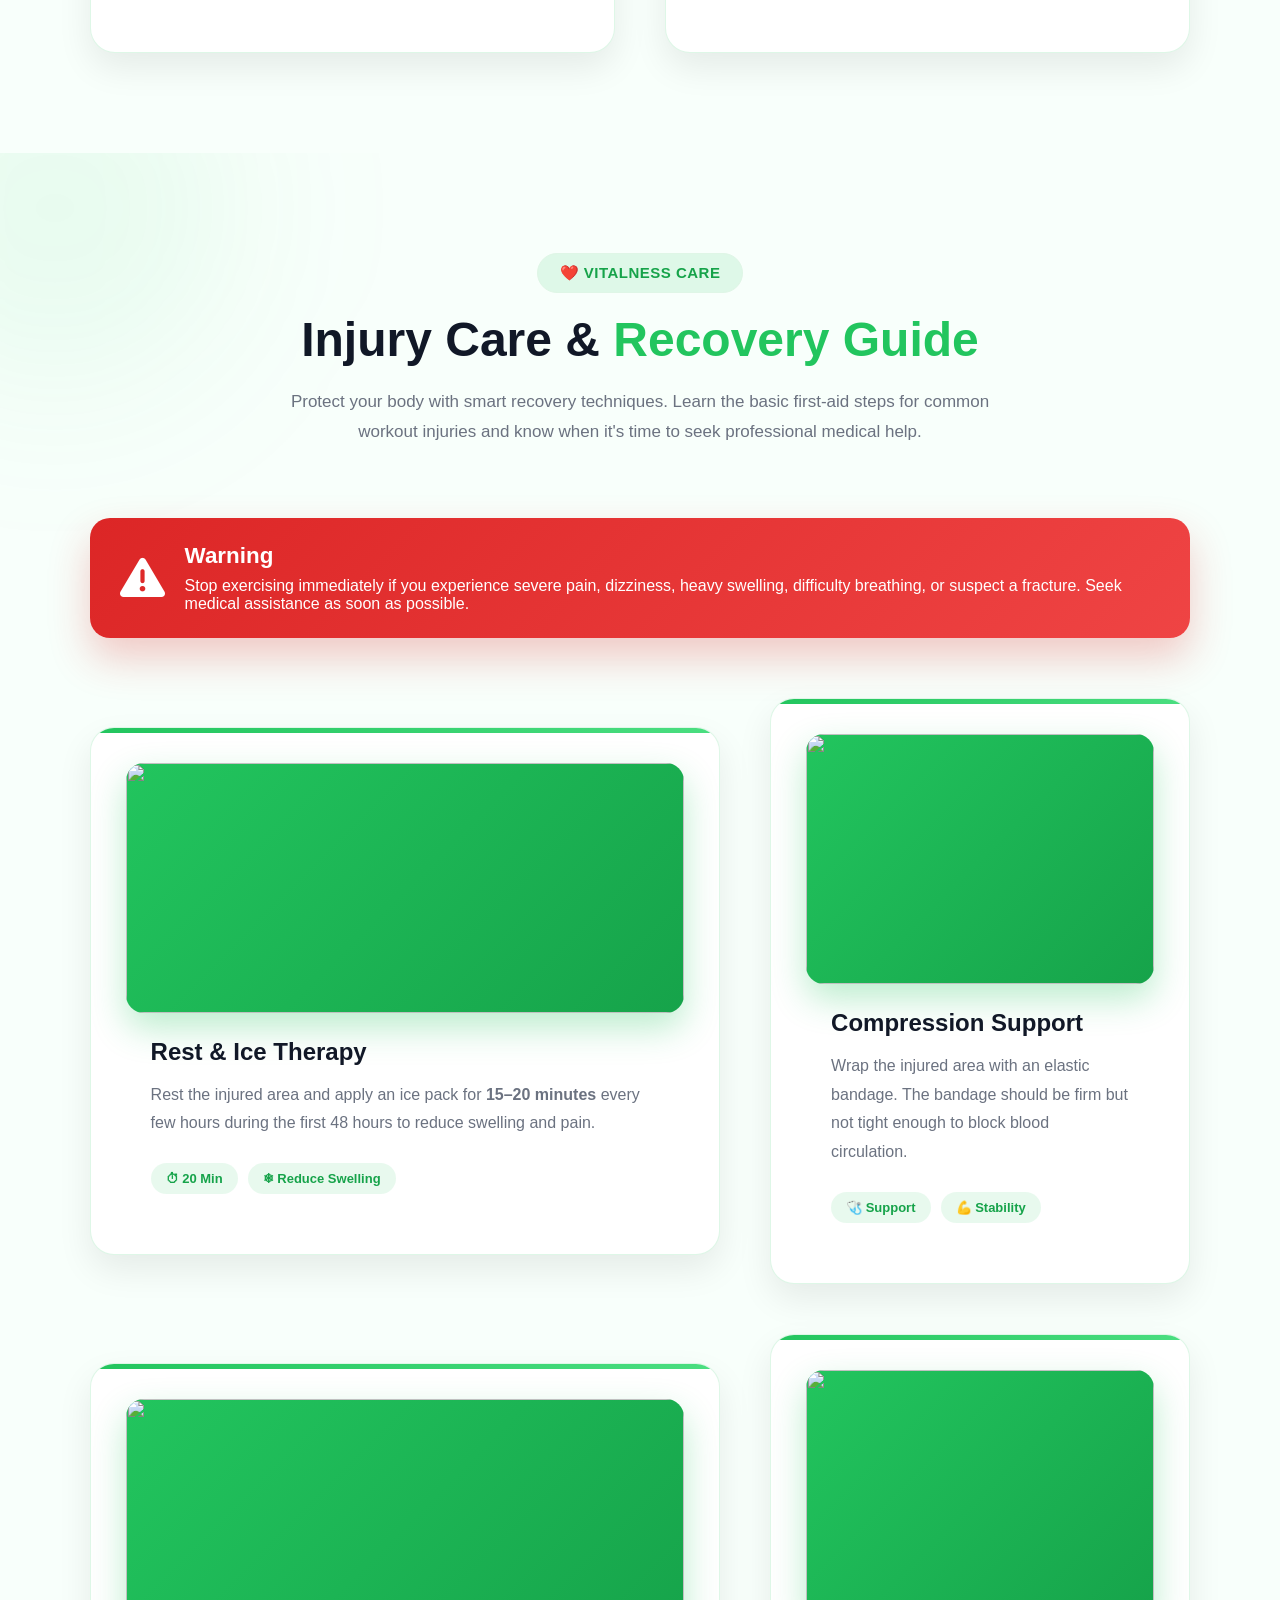
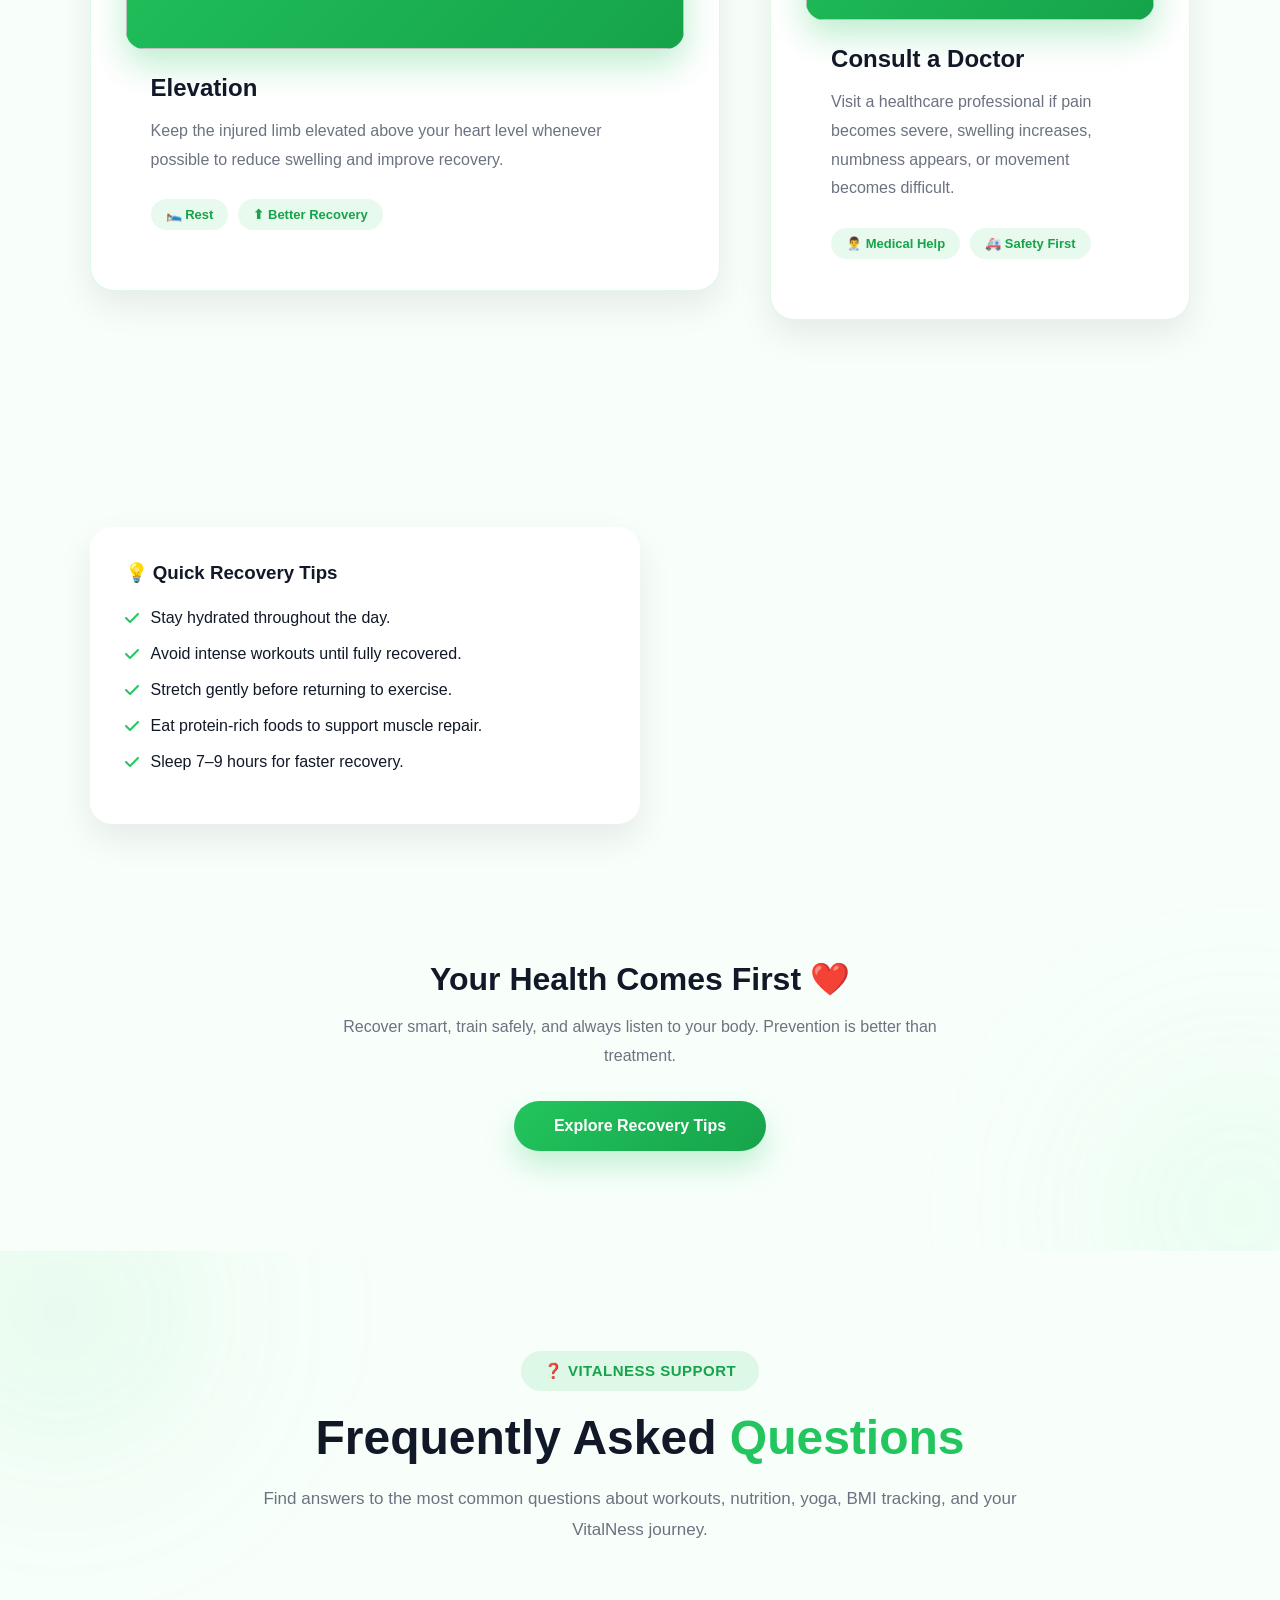
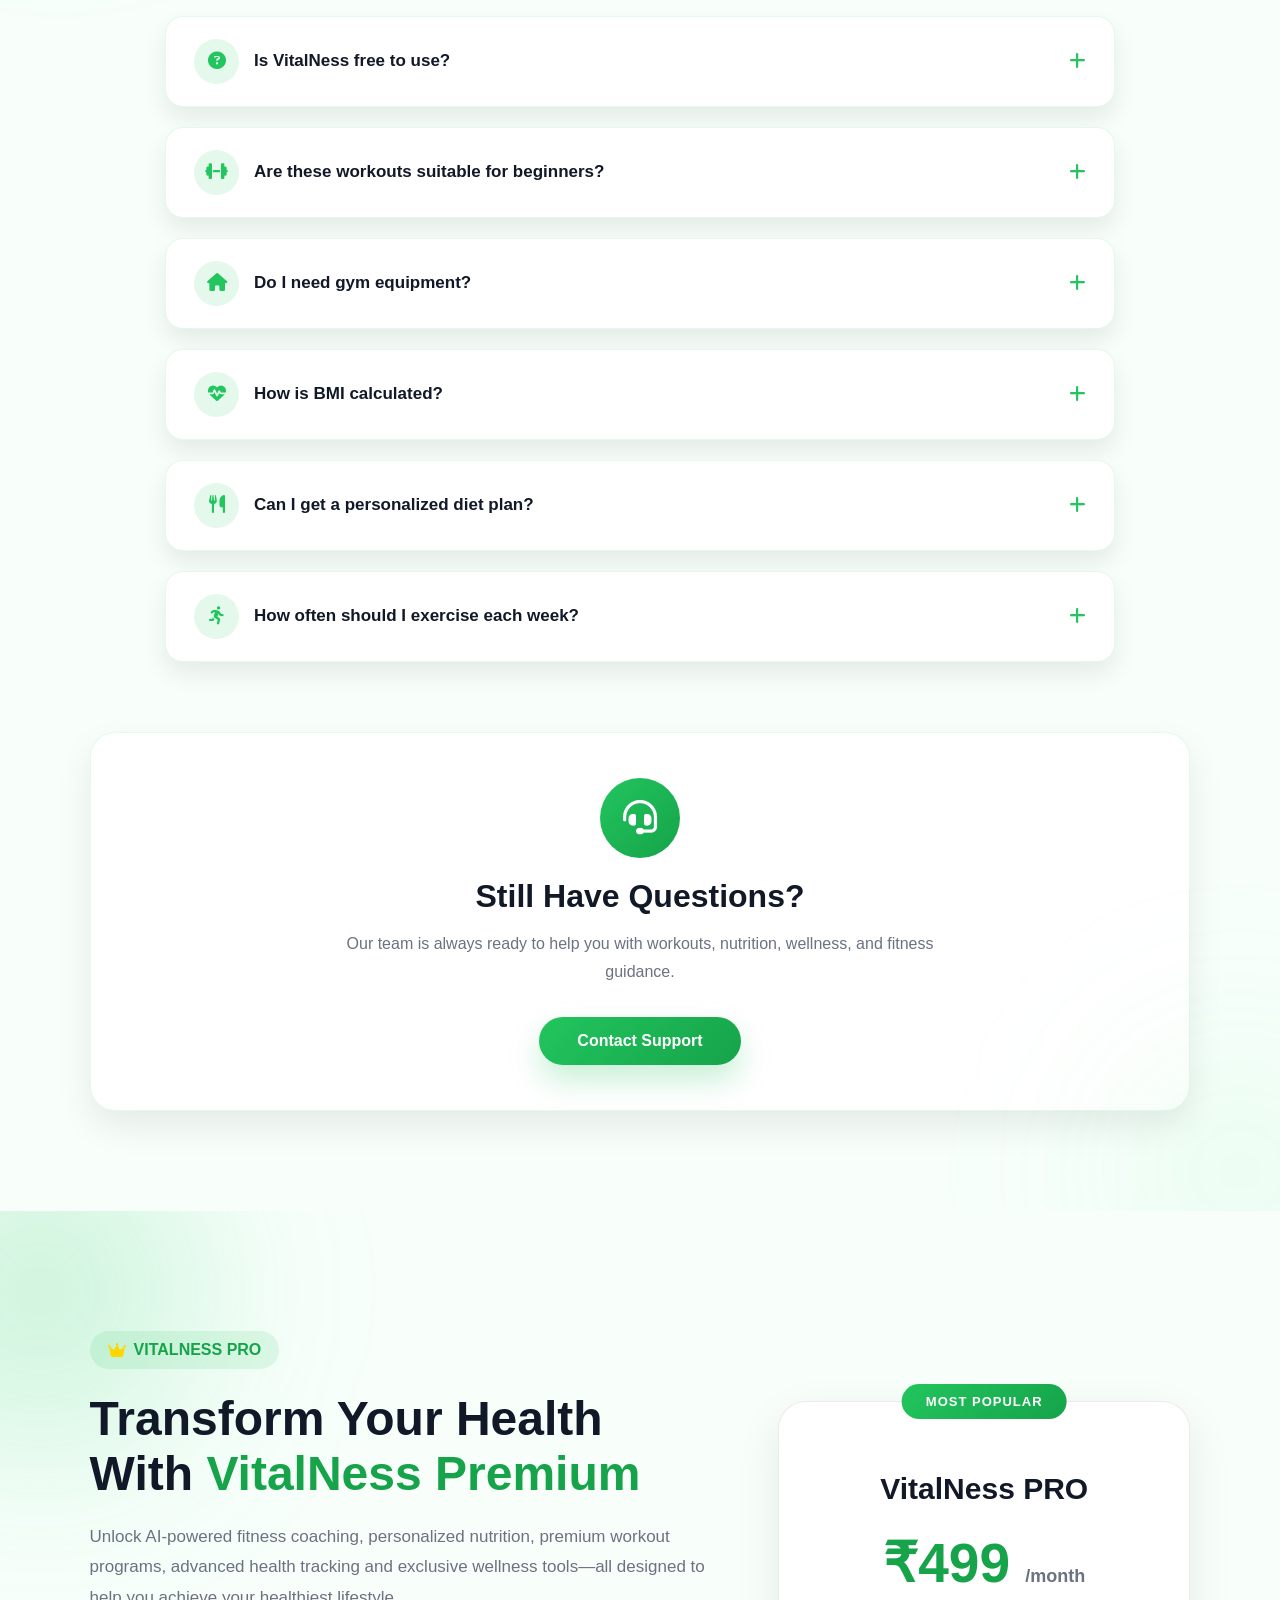
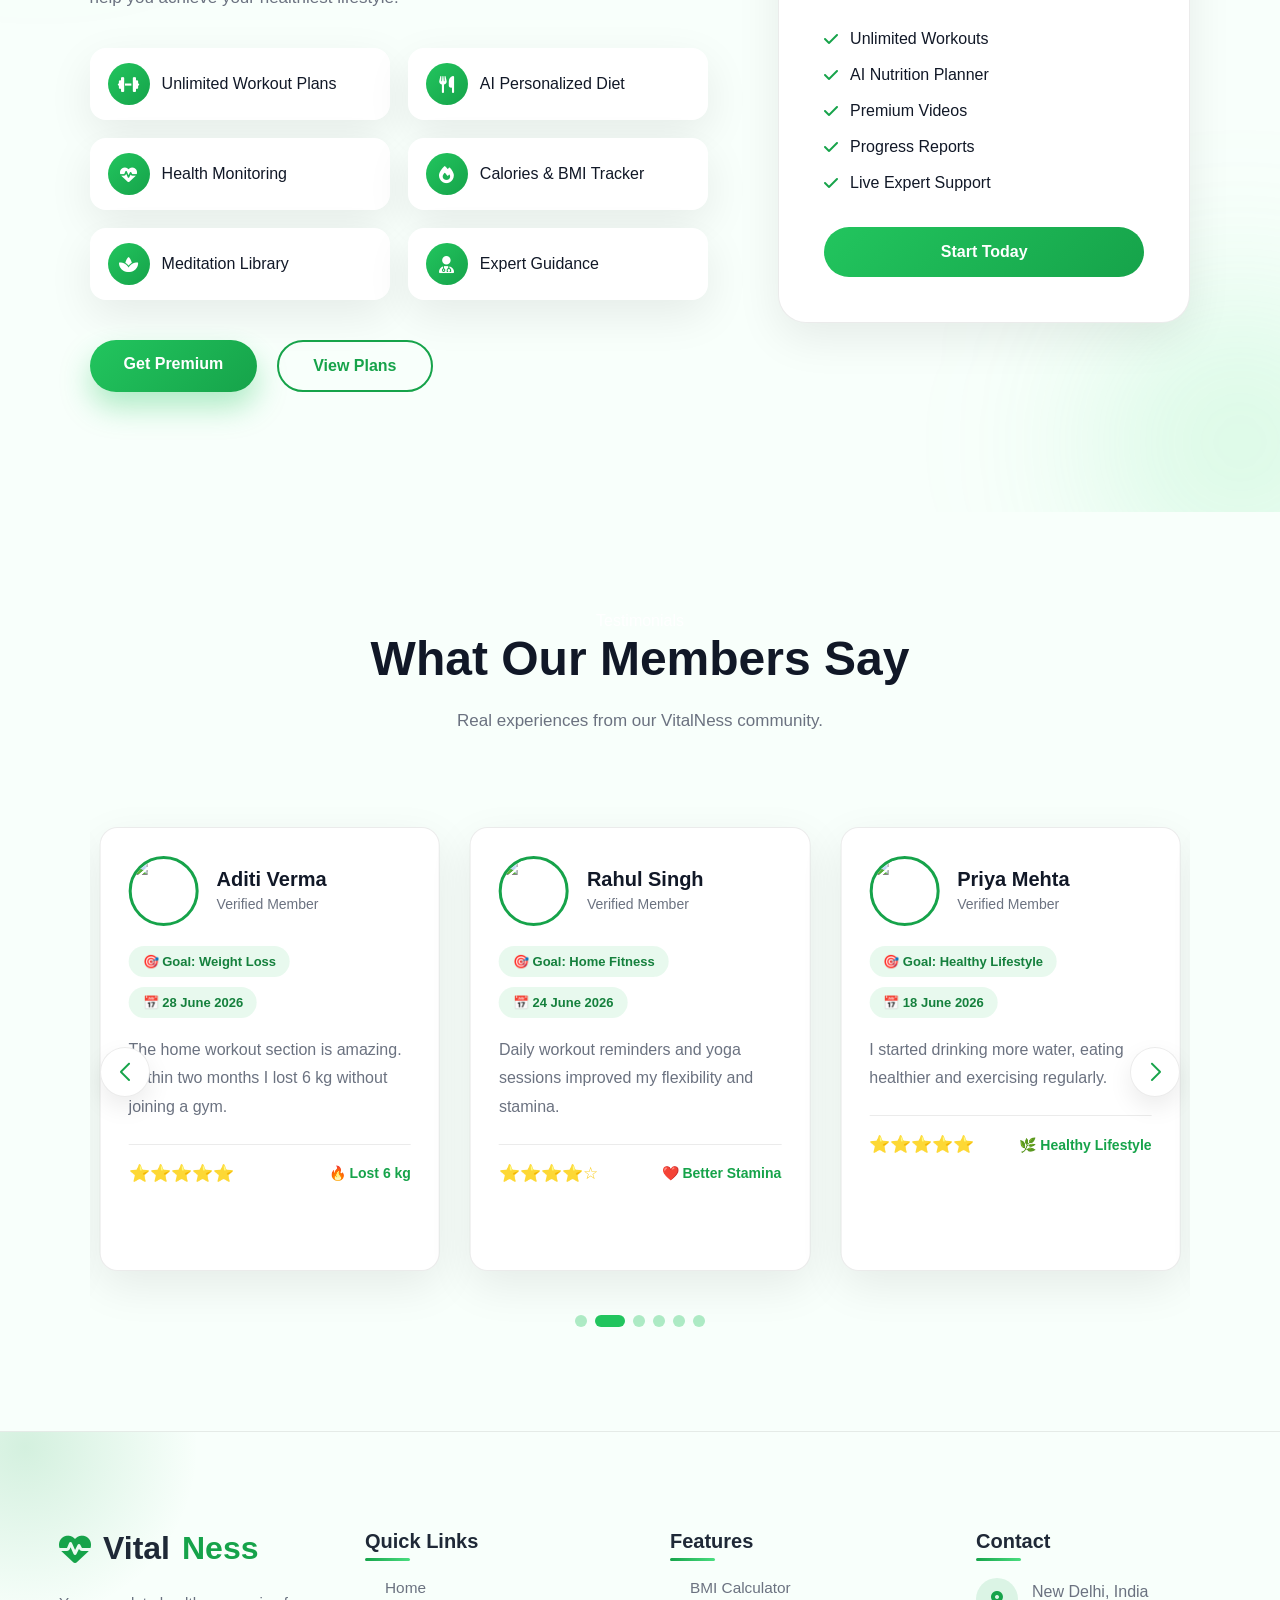
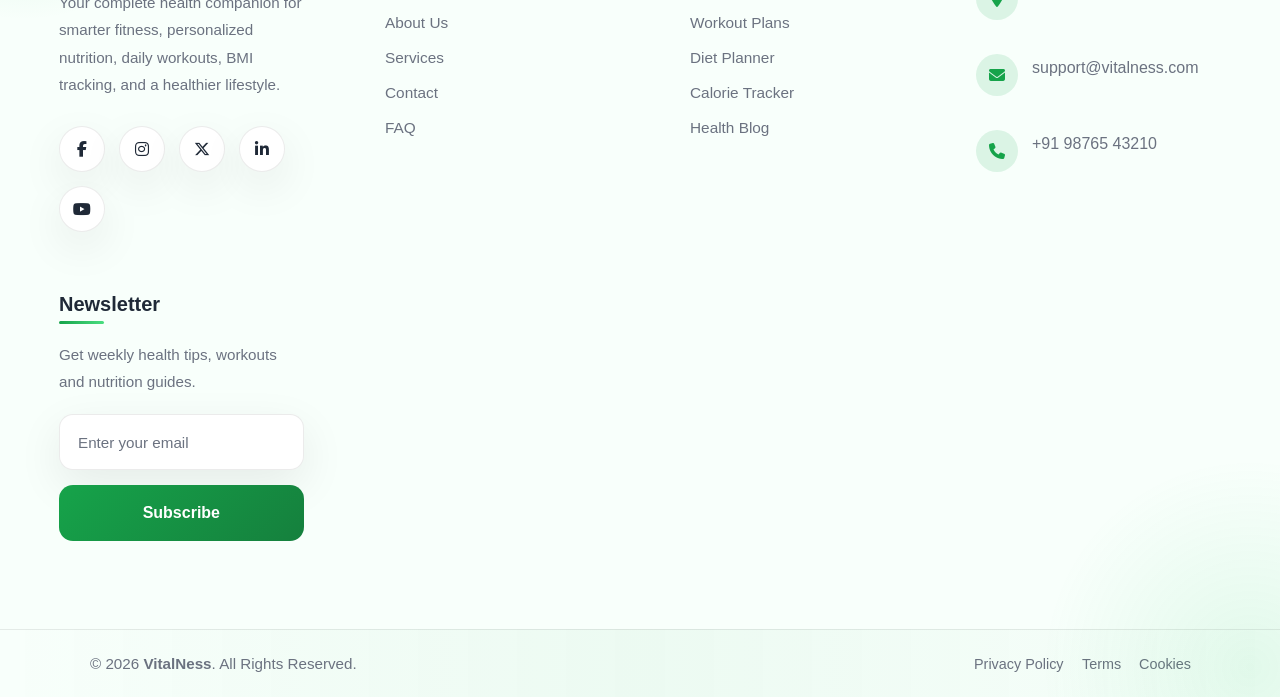
==== commit 7e4b6932: "Refactor code structure for improved readability and maintainability" ====
--- a/index.html
+++ b/index.html
@@ -1101,7 +1101,7 @@
         <div class="injury-card">
 
             <div class="injury-icon">
-                🧊
+                <img src="https://www.grxstatic.com/4f3rgqwzdznj/1ONqfvhOa1Q9t2ADJtxPs0/f161be5e33ebc7ef940da667b053c5f0/ice_pack_lower_back_952370224.jpg?w=3840&q=99&fm=webp" alt="">
             </div>
 
             <h3>Rest & Ice Therapy</h3>
@@ -1127,7 +1127,7 @@
         <div class="injury-card">
 
             <div class="injury-icon">
-                🩹
+                <img src="https://plus.unsplash.com/premium_photo-1664300501565-213994a09880?q=80&w=1170&auto=format&fit=crop&ixlib=rb-4.1.0&ixid=M3wxMjA3fDB8MHxwaG90by1wYWdlfHx8fGVufDB8fHx8fA%3D%3D" alt="">
             </div>
 
             <h3>Compression Support</h3>
@@ -1152,7 +1152,7 @@
         <div class="injury-card">
 
             <div class="injury-icon">
-                ⬆️
+                <img src="https://media.post.rvohealth.io/wp-content/uploads/2021/01/woman-with-legs-up-732x549-thumbnail.jpg" alt="">
             </div>
 
             <h3>Elevation</h3>
@@ -1177,7 +1177,7 @@
         <div class="injury-card">
 
             <div class="injury-icon">
-                ⚠️
+                <img src="https://encrypted-tbn0.gstatic.com/images?q=tbn:ANd9GcRoViCMG9jruzVggqO7uGXhqbpg4AO5bCRquR1Mu6OzPrYmXmYZ983PXgcK&s=10" alt="">
             </div>
 
             <h3>Consult a Doctor</h3>
@@ -1201,12 +1201,13 @@
 
     <!-- Extra Tips -->
 
+    <div class="injury-tips-wrapper">
+
     <div class="injury-tips">
 
         <h3>💡 Quick Recovery Tips</h3>
 
         <ul>
-
             <li><i class="fa-solid fa-check"></i> Stay hydrated throughout the day.</li>
 
             <li><i class="fa-solid fa-check"></i> Avoid intense workouts until fully recovered.</li>
@@ -1216,10 +1217,27 @@
             <li><i class="fa-solid fa-check"></i> Eat protein-rich foods to support muscle repair.</li>
 
             <li><i class="fa-solid fa-check"></i> Sleep 7–9 hours for faster recovery.</li>
-
         </ul>
 
     </div>
+
+    <div class="injury-illustration">
+
+        <script
+  src="https://unpkg.com/@lottiefiles/dotlottie-wc@0.9.14/dist/dotlottie-wc.js"
+  type="module"
+></script>
+
+<dotlottie-wc
+  src="Doctor.json"
+  style="width: 500px;height: 500px"
+  autoplay
+  loop
+></dotlottie-wc>
+
+    </div>
+
+</div>
 
     <!-- CTA -->
 
--- a/src/style.css
+++ b/src/style.css
@@ -4099,13 +4099,13 @@
 
 .injury-grid{
 
+   
     display:grid;
-
-    grid-template-columns:repeat(auto-fit,minmax(280px,1fr));
-
-    gap:30px;
-
-    margin-top:40px;
+    grid-template-columns:1.5fr 1fr;
+    gap:50px;
+    align-items:center;
+
+    margin-top:60px;
 
 }
 
@@ -4119,7 +4119,7 @@
 
     border:1px solid rgba(34,197,94,.15);
 
-    border-radius:22px;
+    border-radius:24px;
 
     padding:35px;
 
@@ -4130,8 +4130,9 @@
     position:relative;
 
     overflow:hidden;
-
-}
+    
+   
+    }
 
 .injury-card::before{
 
@@ -4165,8 +4166,8 @@
 
 .injury-icon{
 
-    width:70px;
-    height:70px;
+    width:100%;
+    height:250px;
 
     border-radius:18px;
 
@@ -4183,9 +4184,36 @@
     margin-bottom:25px;
 
     box-shadow:0 15px 35px rgba(34,197,94,.30);
-
-}
-
+        overflow:hidden;
+
+}
+
+.injury-icon img{
+    width:100%;
+    height:100%;
+    display:block;
+    object-fit:cover;
+    object-position:center;
+    transition:transform .5s ease;
+}
+
+.injury-card:hover .injury-icon img{
+    transform:scale(1.08);
+}
+
+.injury-card h3,
+.injury-card p,
+.injury-info{
+    padding:0 25px;
+}
+
+.injury-card h3{
+    margin-top:20px;
+}
+
+.injury-info{
+    padding-bottom:25px;
+}
 /*=====================================
         Text
 =====================================*/
@@ -4356,6 +4384,97 @@
 
 }
 
+/*=====================================
+        Recovery Tips Layout
+=====================================*/
+
+.injury-tips-wrapper{
+
+    display:grid;
+    grid-template-columns:1.4fr .8fr;
+    gap:50px;
+    align-items:center;
+
+    margin-top:70px;
+
+}
+
+.injury-illustration{
+
+    display:flex;
+    justify-content:center;
+    align-items:center;
+
+}
+
+.injury-illustration img{
+
+    width:100%;
+    max-width:380px;
+    height:auto;
+    display:block;
+
+    filter:drop-shadow(0 20px 40px rgba(34,197,94,.18));
+
+    animation:float 4s ease-in-out infinite;
+
+}
+
+@keyframes float{
+
+    0%,100%{
+        transform:translateY(0);
+    }
+
+    50%{
+        transform:translateY(-15px);
+    }
+
+}
+
+/*=====================================
+        Responsive
+=====================================*/
+
+@media(max-width:992px){
+
+    .injury-tips-wrapper{
+
+        grid-template-columns:1fr;
+        gap:35px;
+
+    }
+
+    .injury-illustration{
+
+        order:-1;
+
+    }
+
+    .injury-illustration img{
+
+        max-width:300px;
+
+    }
+
+}
+
+@media(max-width:576px){
+
+    .injury-tips-wrapper{
+
+        grid-template-columns:1fr;
+        gap:25px;
+
+    }
+
+    .injury-illustration img{
+
+        max-width:220px;
+
+    }
+
+}
 /*=====================================
         Dark Mode
 =====================================*/
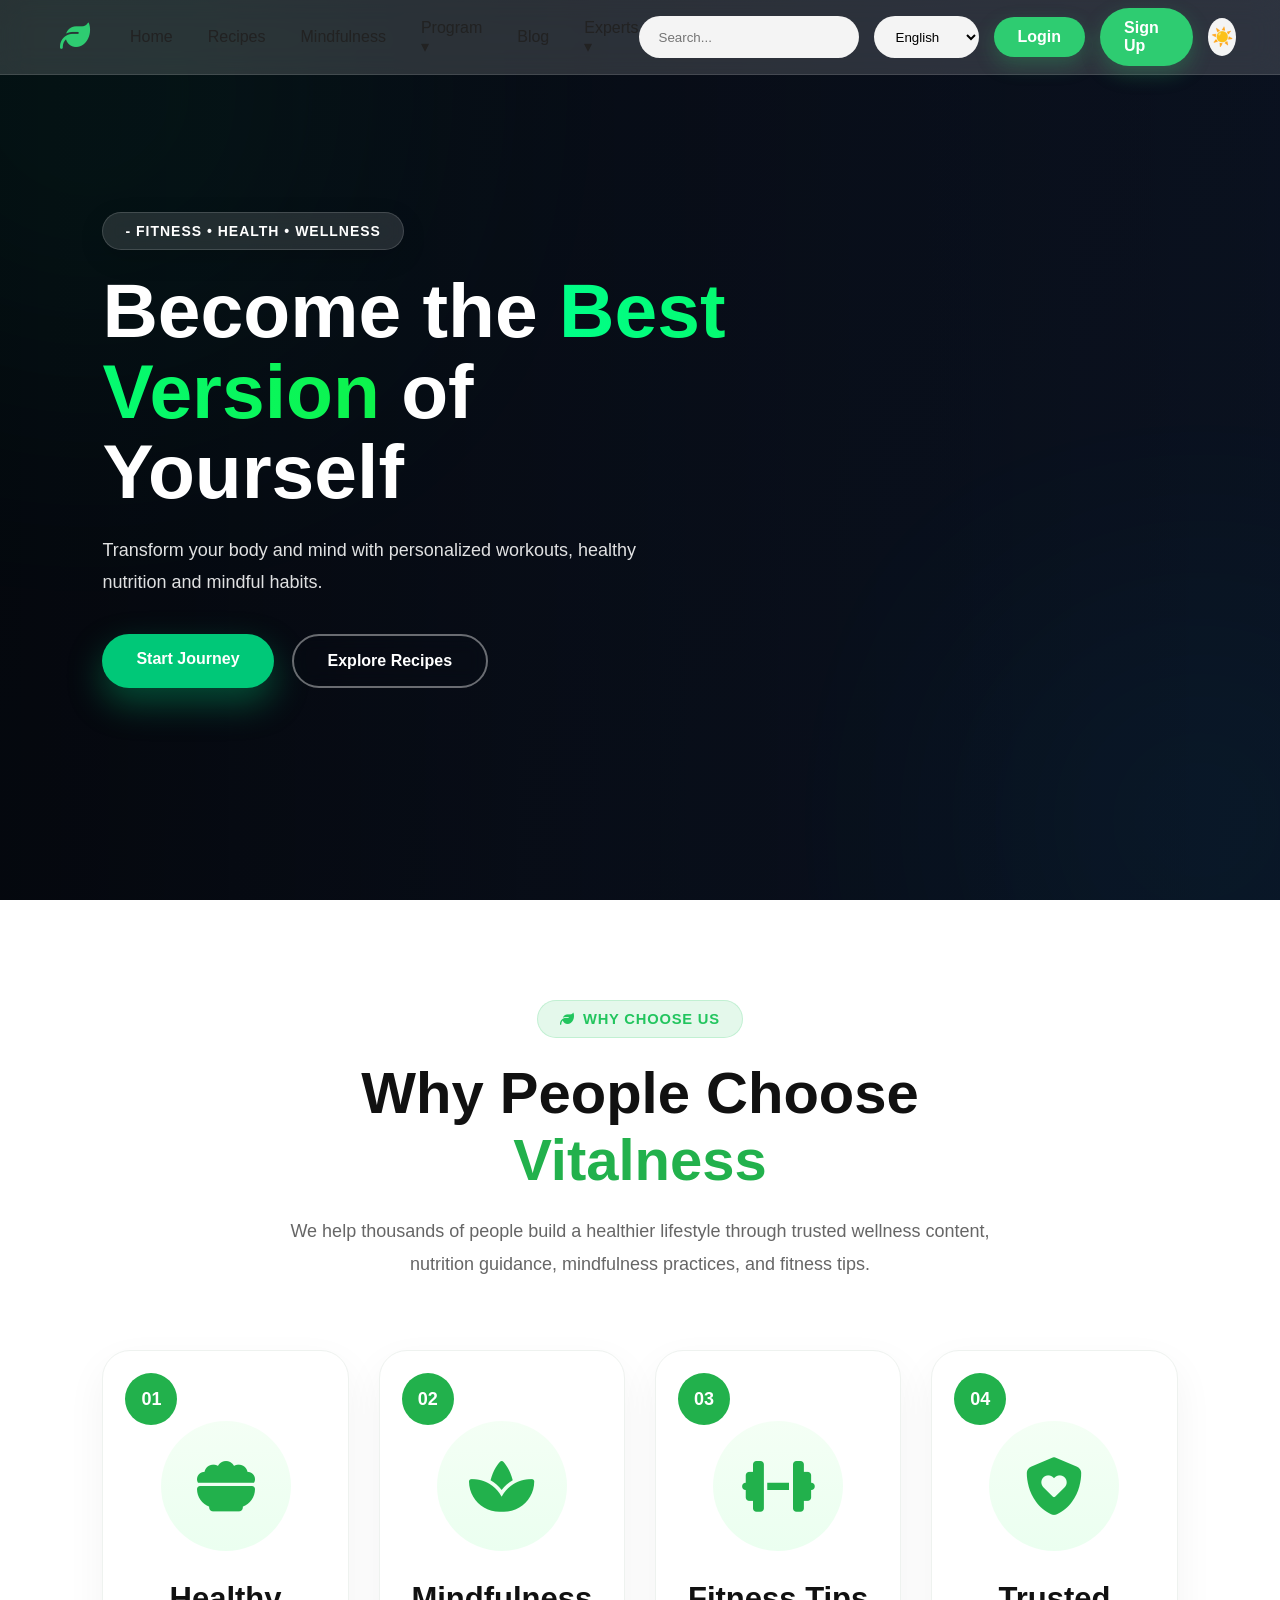
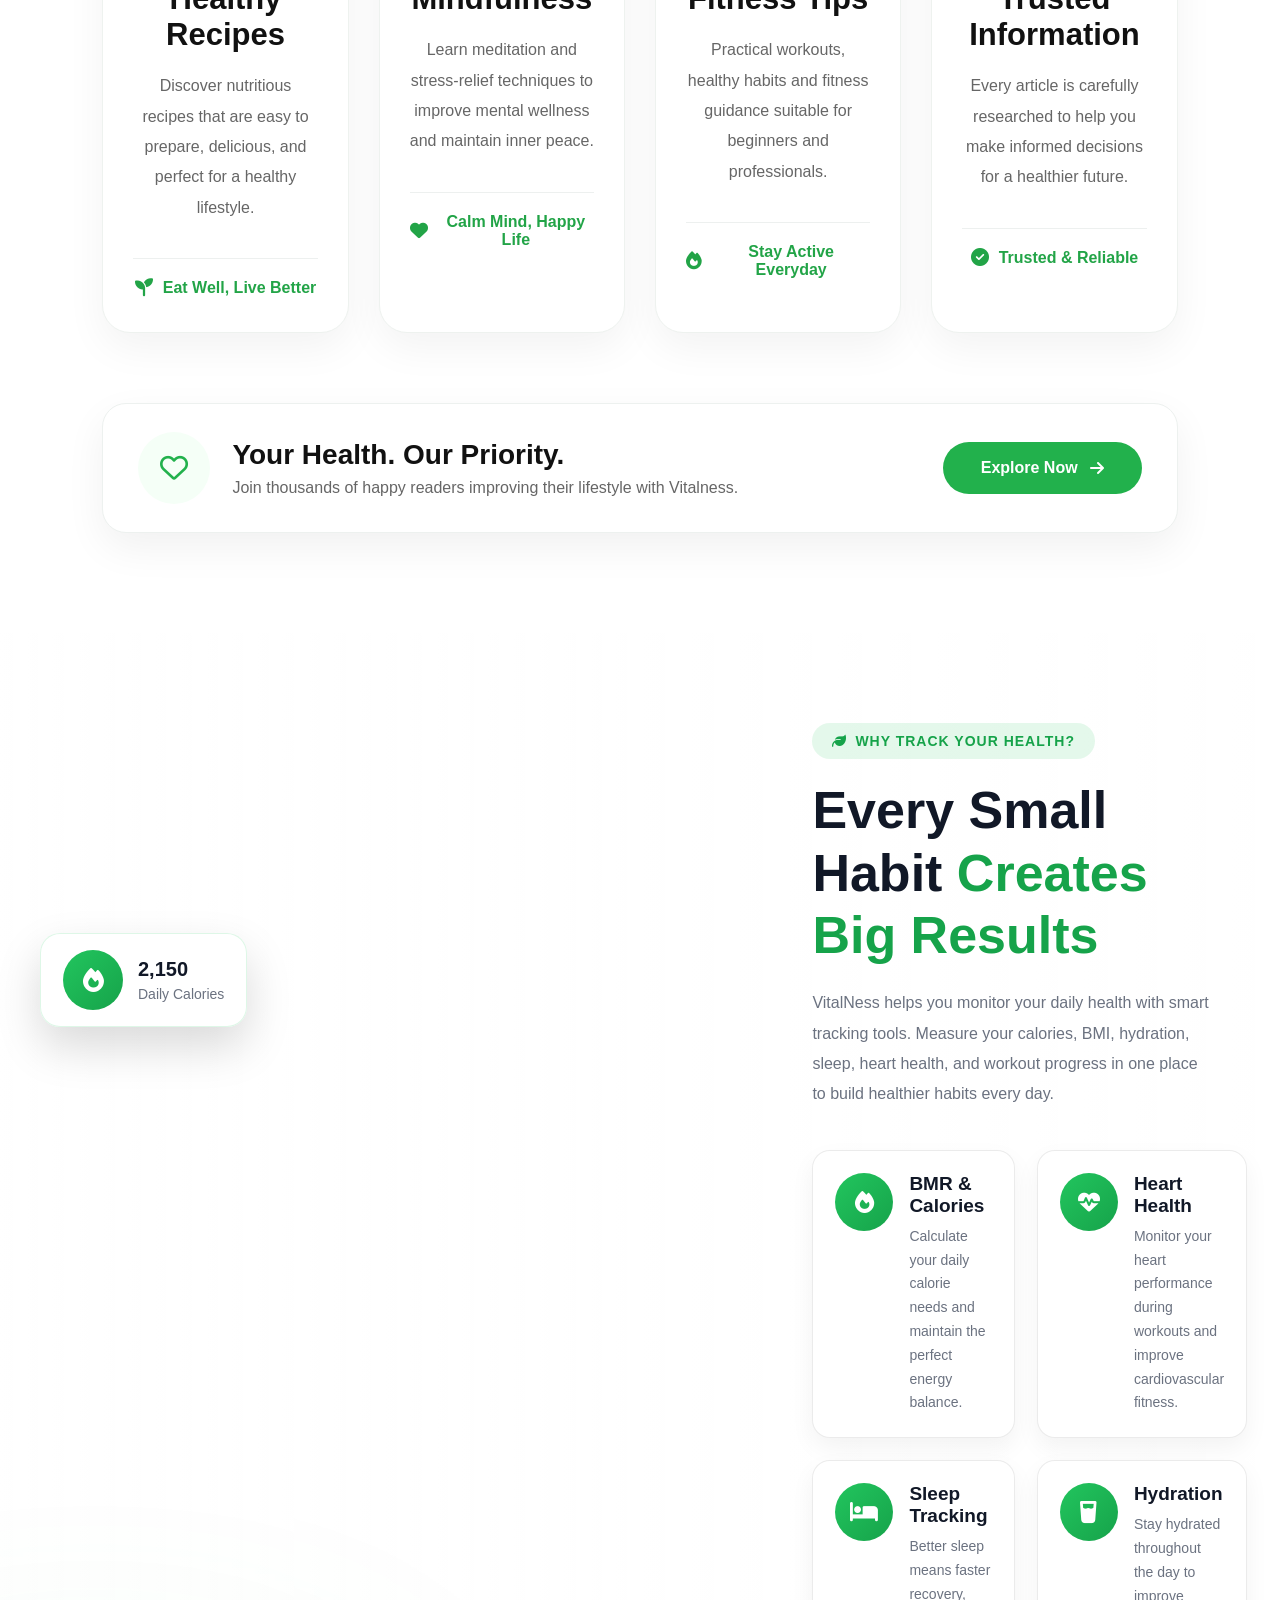
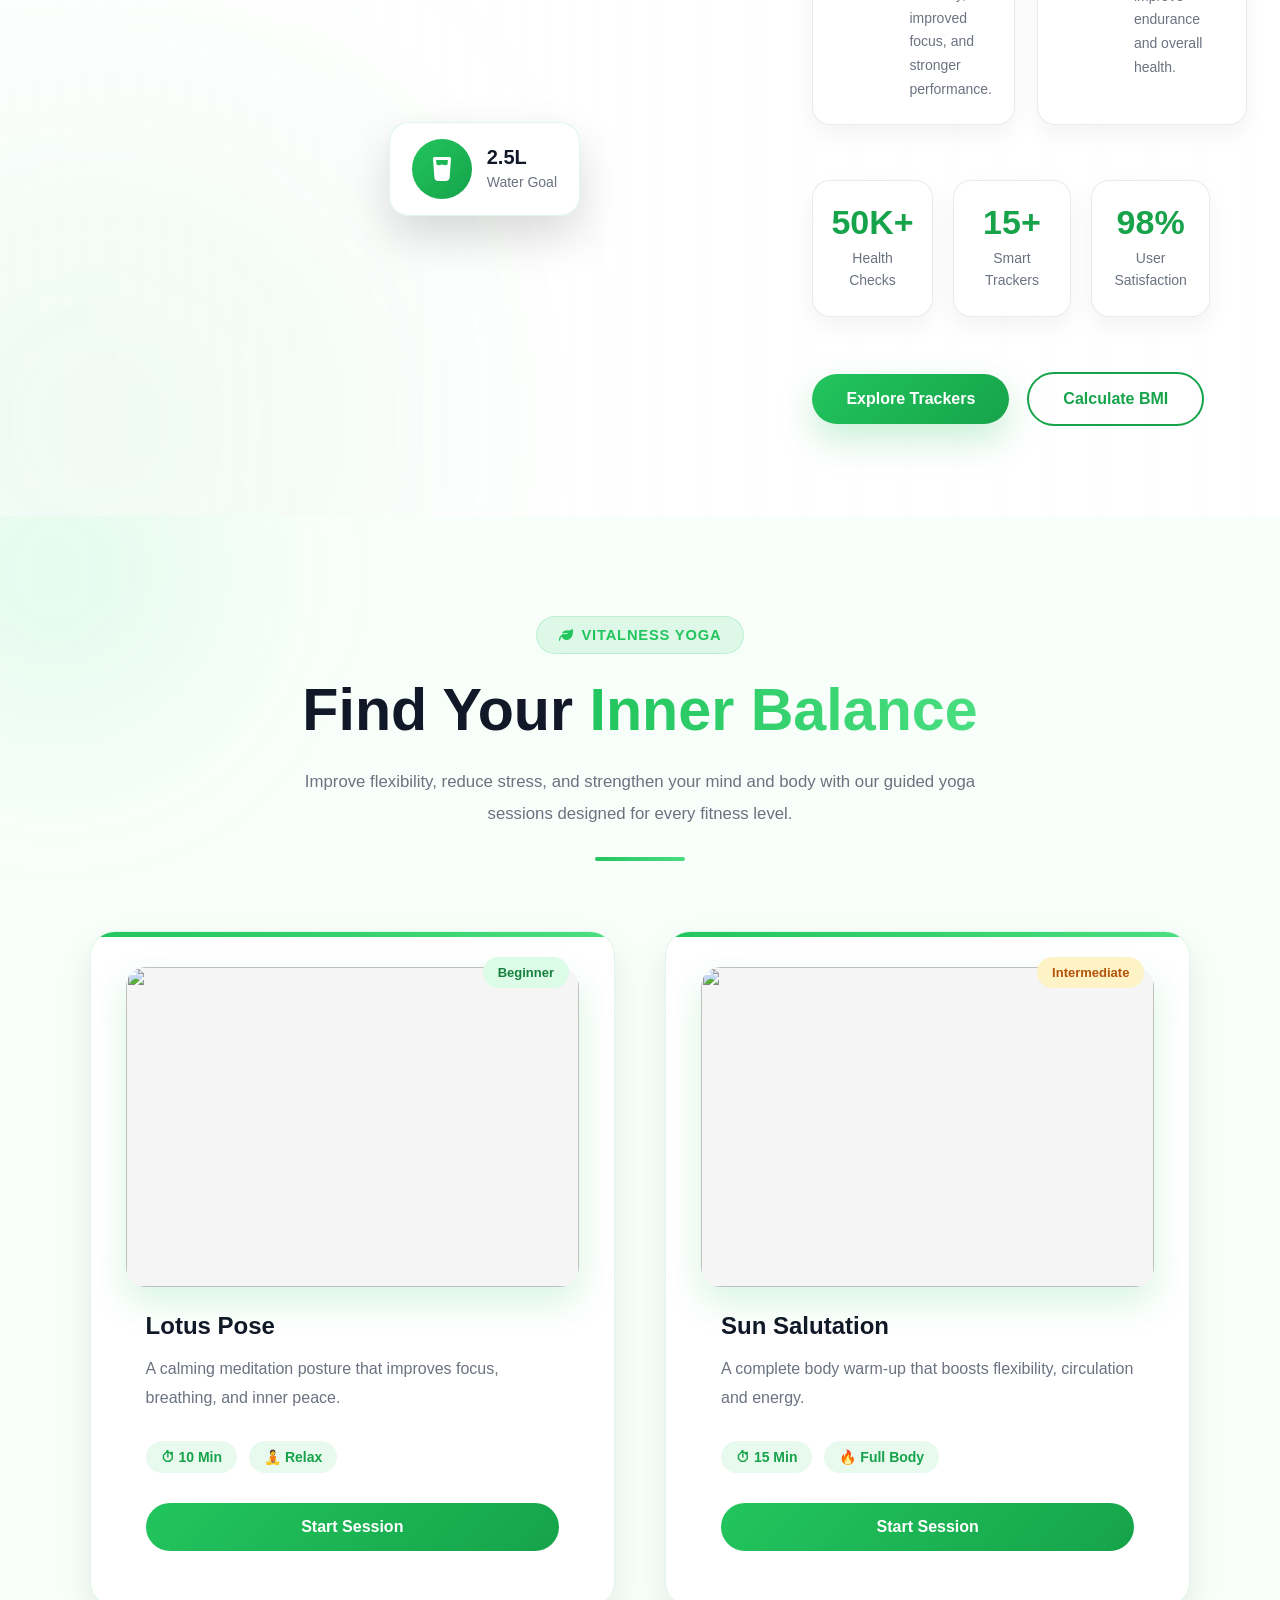
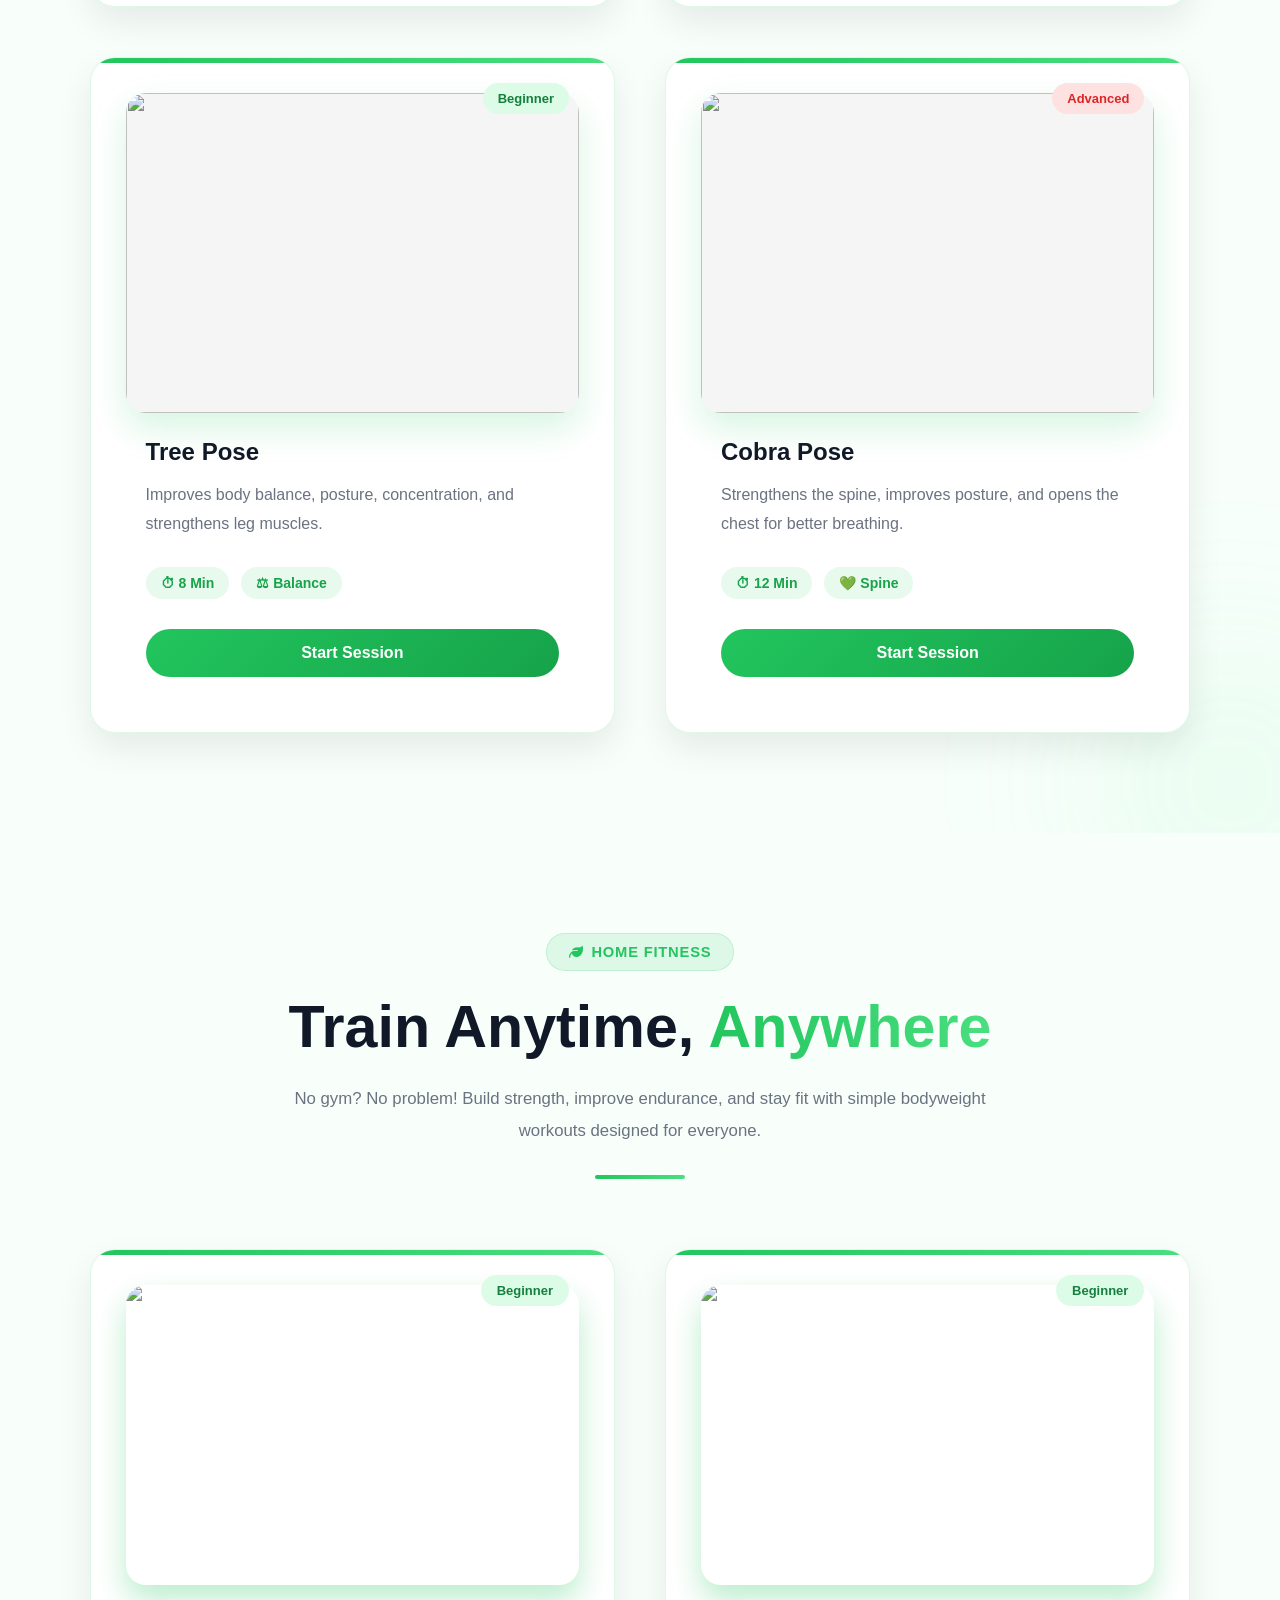
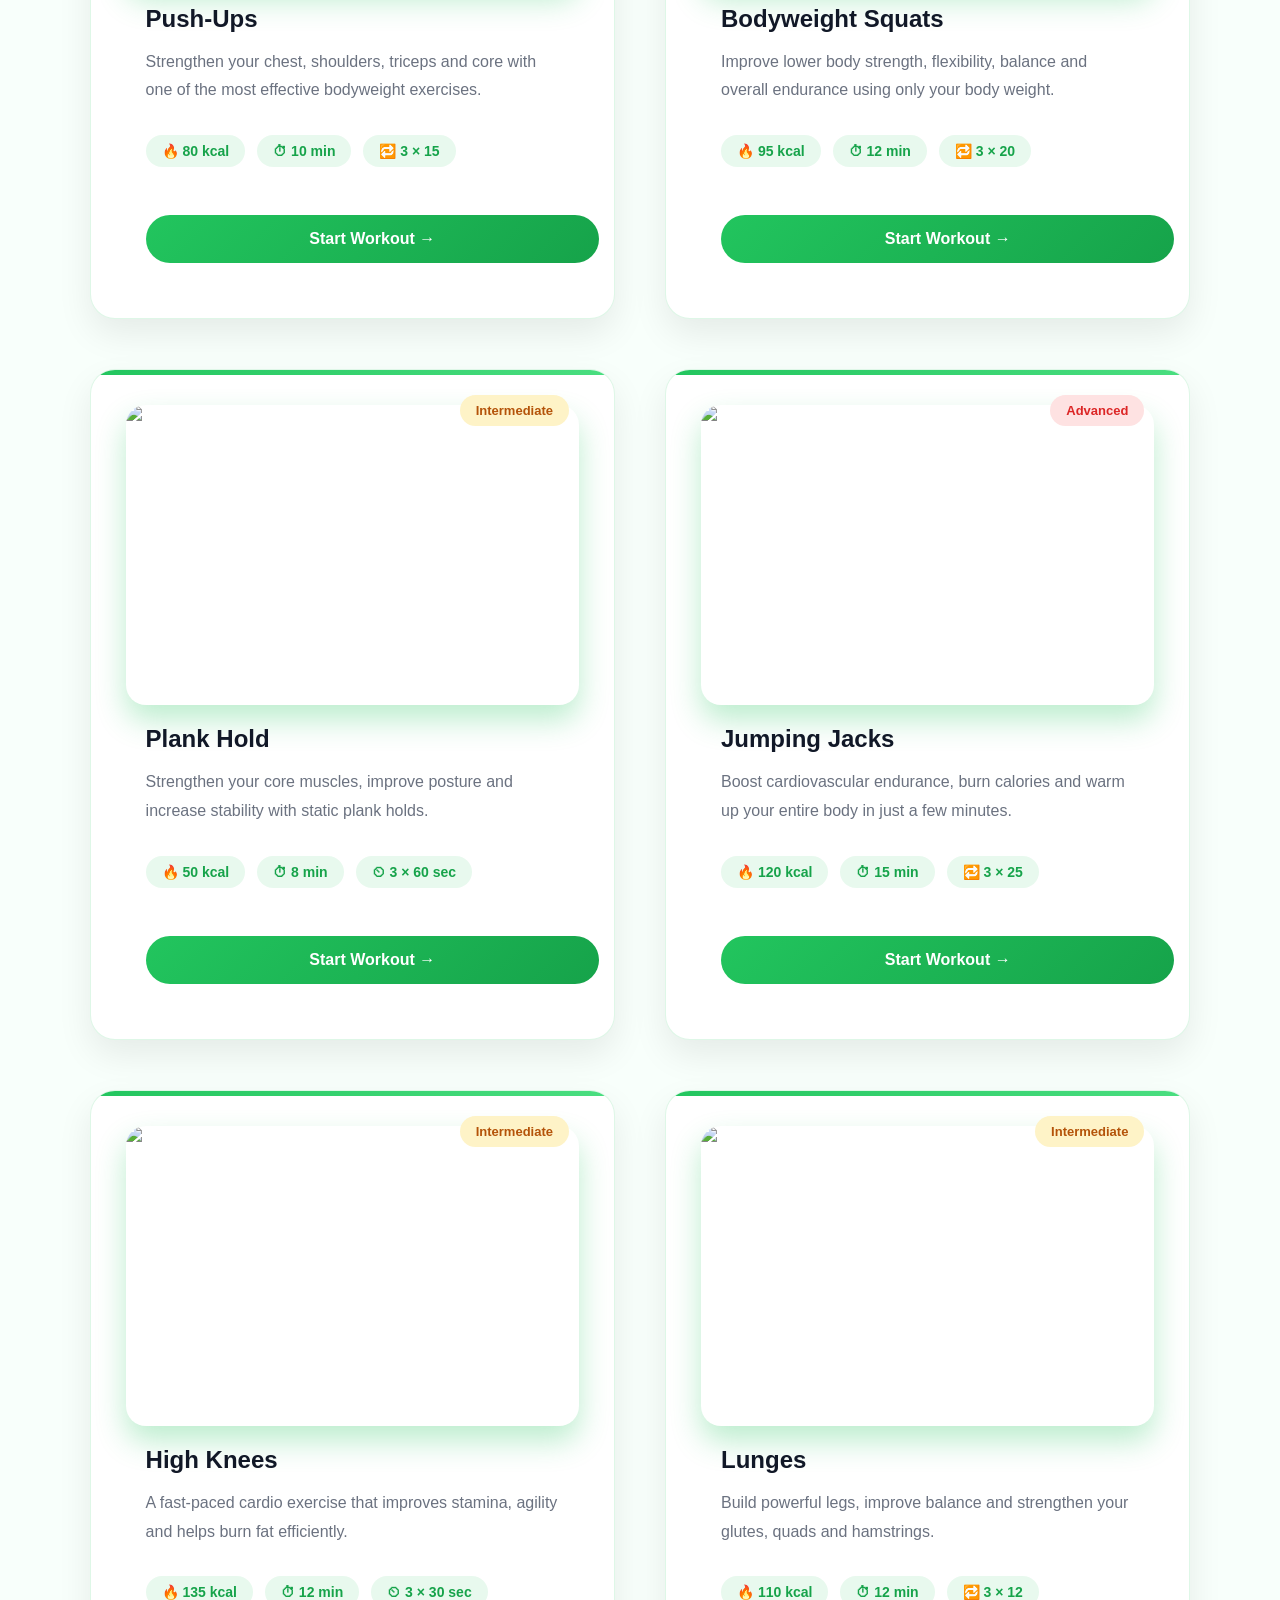
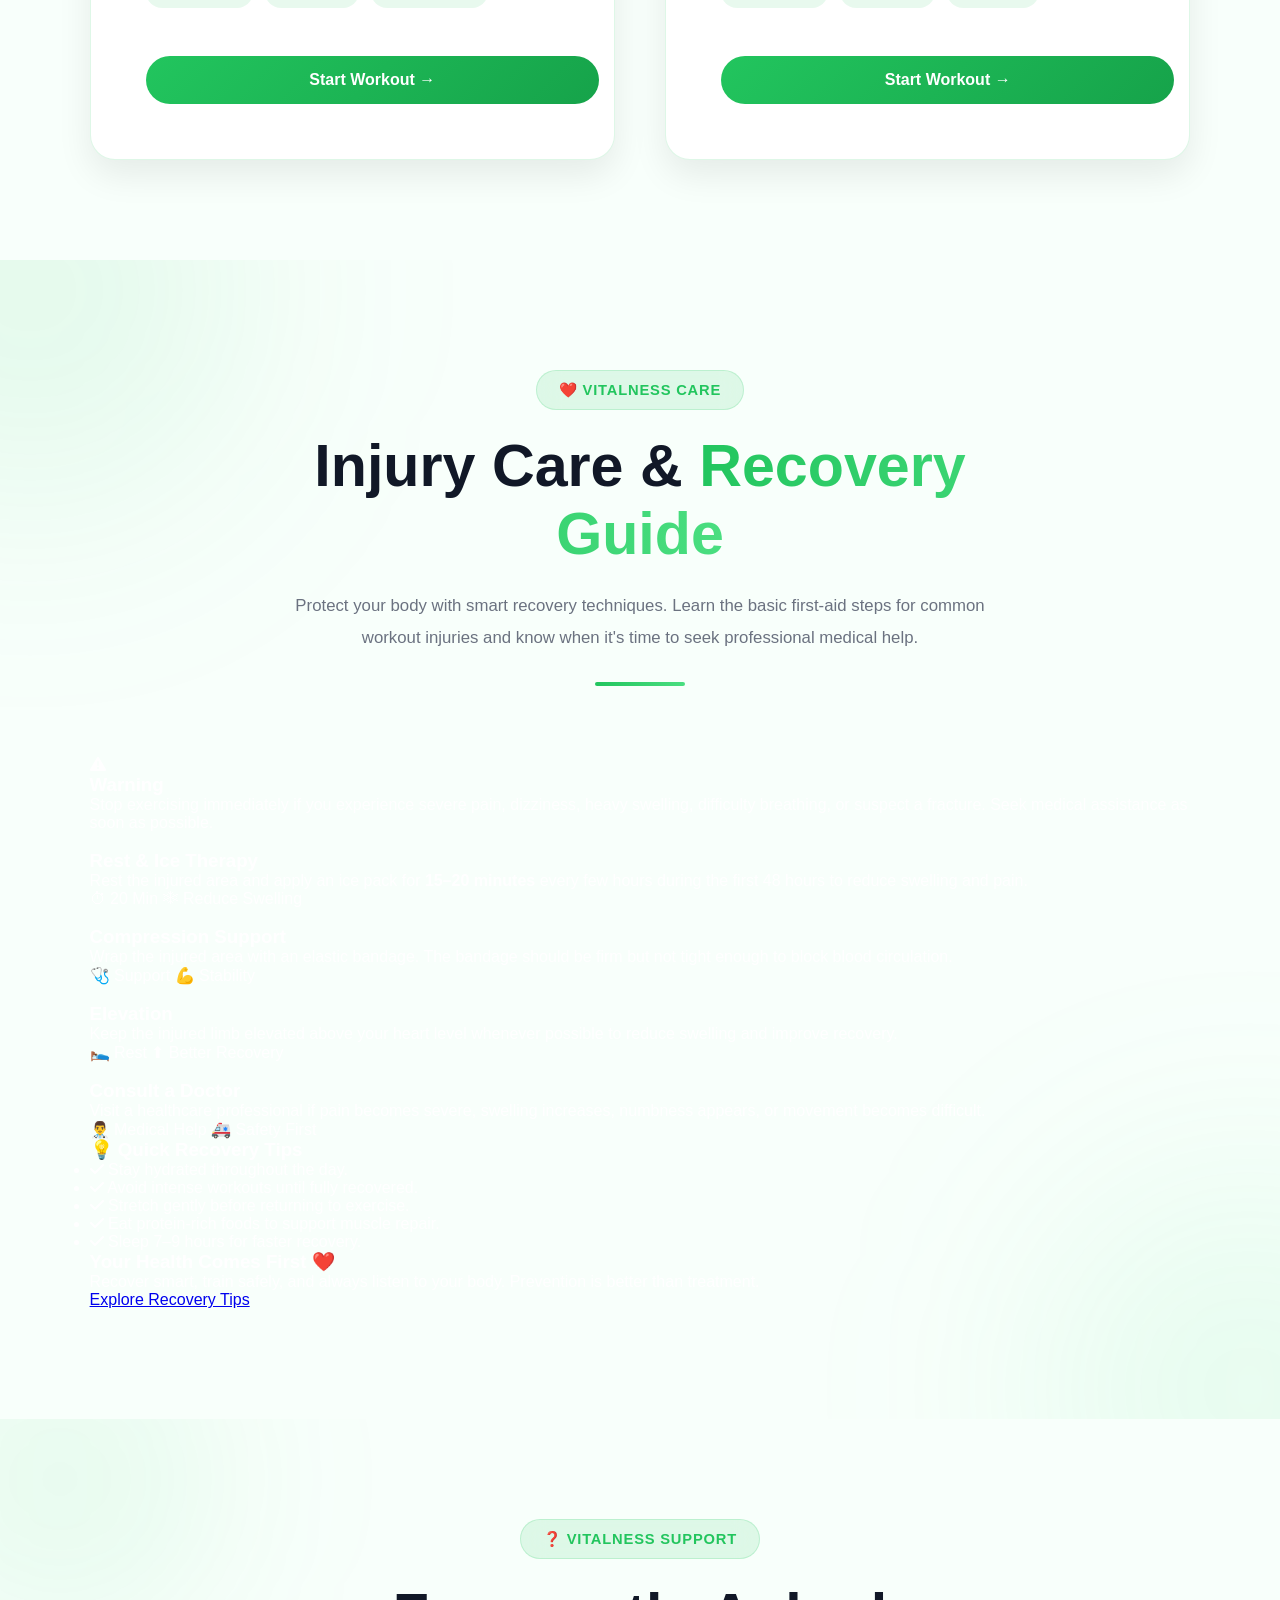
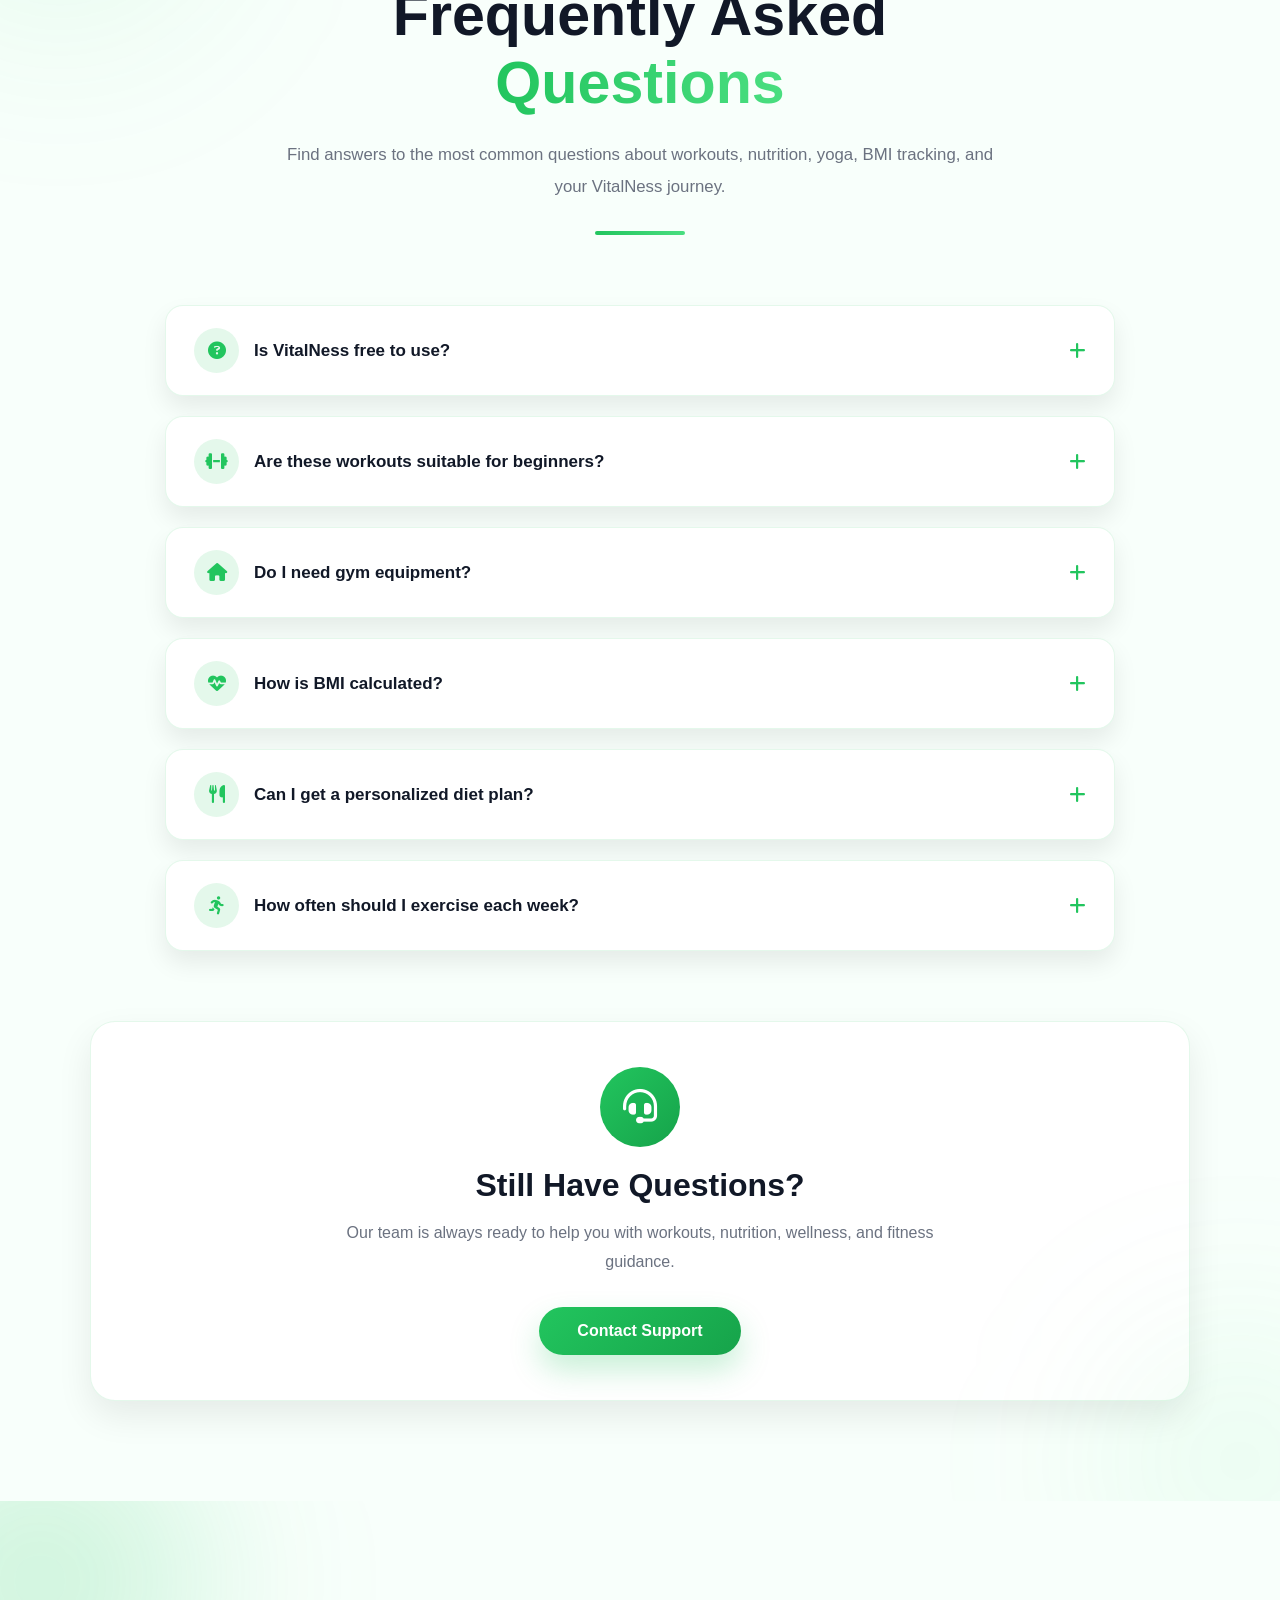
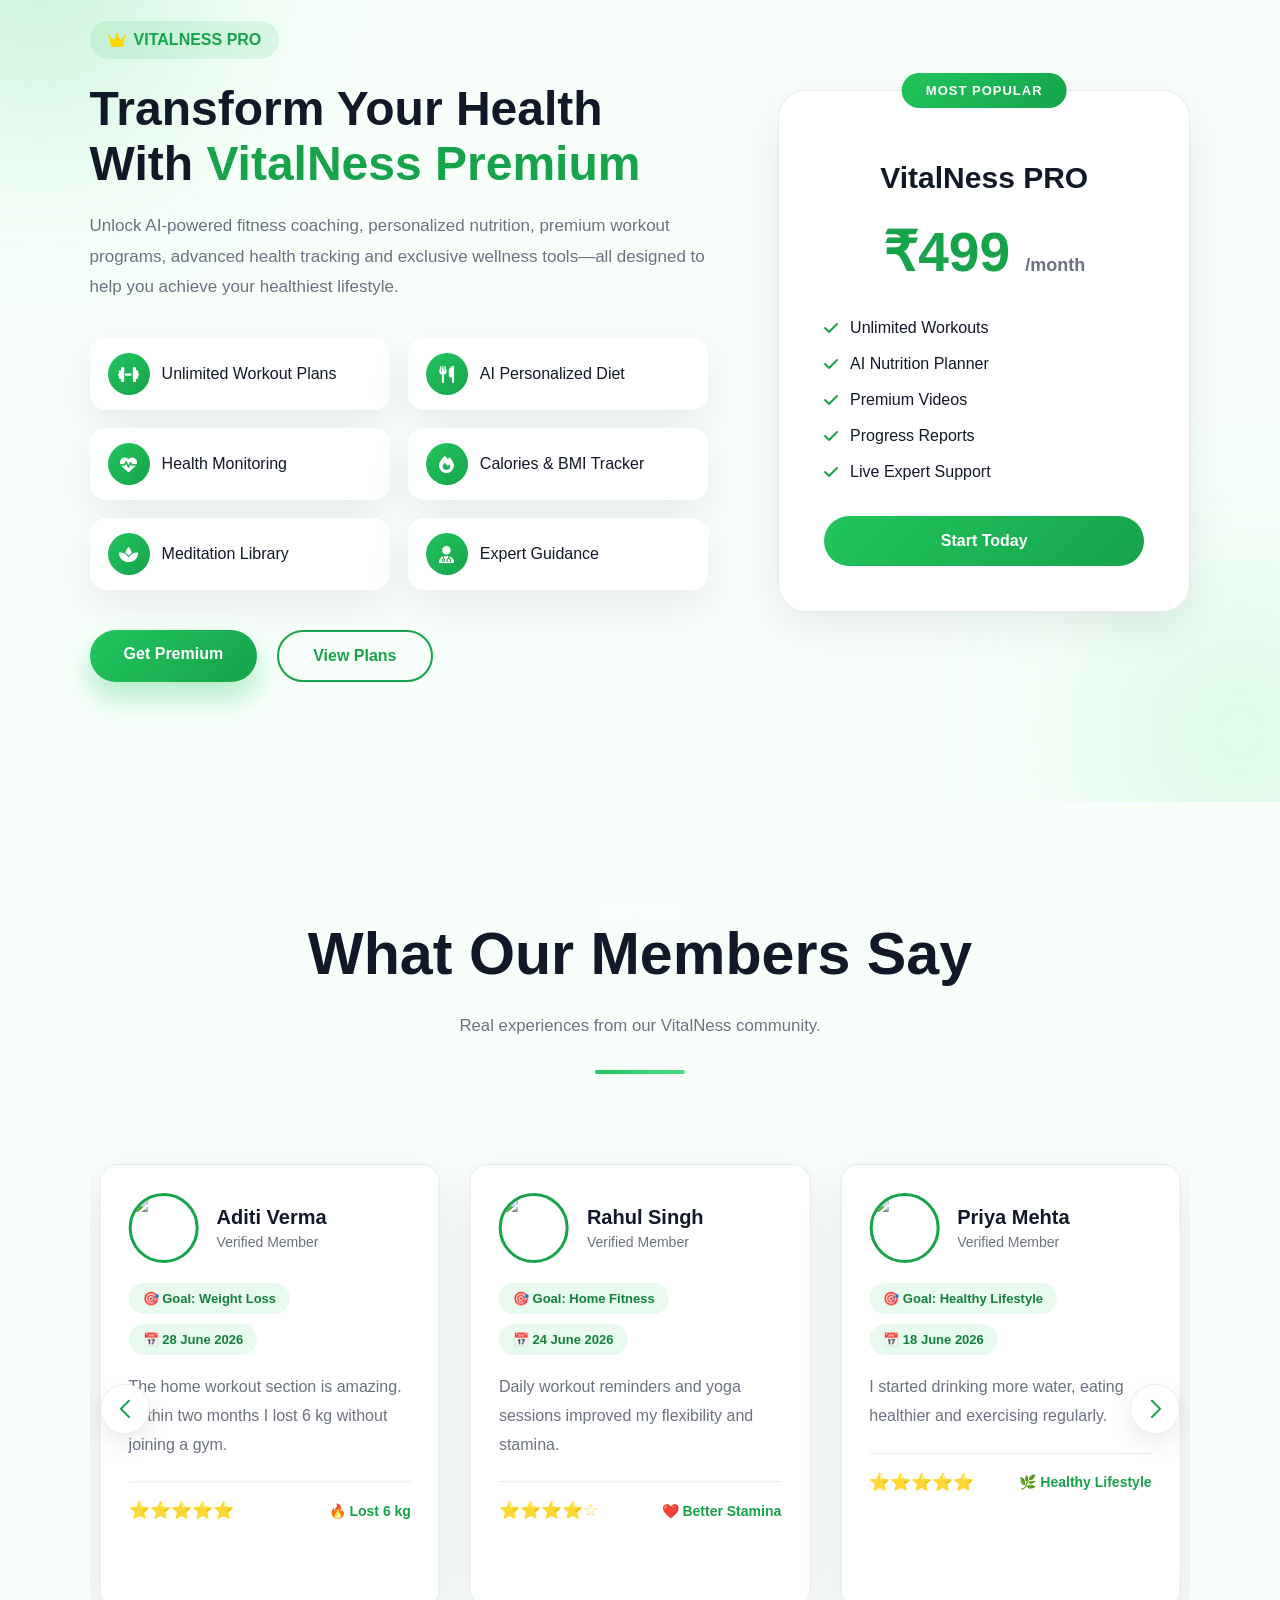
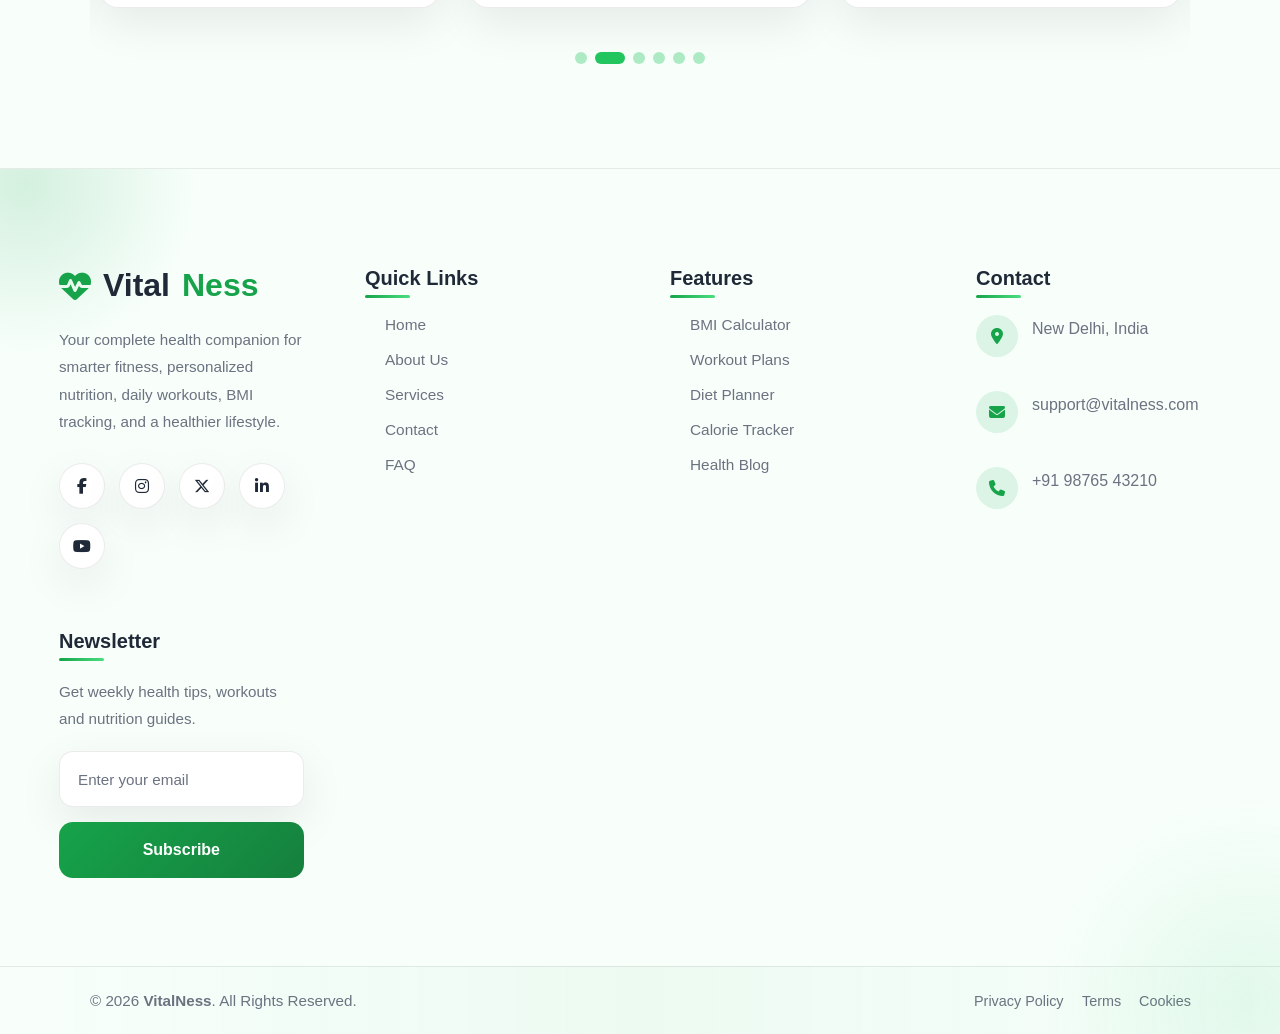
==== commit 257e388c: "Comment out injury illustration section in index.html; update injury-grid and injury-card styles for" ====
--- a/index.html
+++ b/index.html
@@ -1221,7 +1221,7 @@
 
     </div>
 
-    <div class="injury-illustration">
+    <!-- <div class="injury-illustration">
 
         <script
   src="https://unpkg.com/@lottiefiles/dotlottie-wc@0.9.14/dist/dotlottie-wc.js"
@@ -1235,7 +1235,7 @@
   loop
 ></dotlottie-wc>
 
-    </div>
+    </div> -->
 
 </div>
 
--- a/src/style.css
+++ b/src/style.css
@@ -4015,540 +4015,241 @@
 
 
 
-/*=====================================
-        INJURY CARE SECTION
-=====================================*/
+/*==================================================
+            INJURY CARE SECTION
+        PART 1A-1 (Section + Title)
+==================================================*/
 
 .injury-section{
-    padding:100px 7%;
-    background:var(--bg);
+
+    position: relative;
+    overflow: hidden;
+
+    padding: 110px 7%;
+
+    background: var(--bg);
+
+    isolation: isolate;
+
+}
+
+/*==============================
+        Background Glow
+==============================*/
+
+.injury-section::before{
+
+    content:"";
+
+    position:absolute;
+
+    top:-180px;
+    left:-180px;
+
+    width:420px;
+    height:420px;
+
+    border-radius:50%;
+
+    background:rgba(34,197,94,.10);
+
+    filter:blur(120px);
+
+    z-index:-2;
+
+}
+
+.injury-section::after{
+
+    content:"";
+
+    position:absolute;
+
+    right:-180px;
+    bottom:-180px;
+
+    width:420px;
+    height:420px;
+
+    border-radius:50%;
+
+    background:rgba(74,222,128,.10);
+
+    filter:blur(120px);
+
+    z-index:-2;
+
+}
+
+/* Decorative Circle */
+
+.injury-section .bg-circle{
+
+    position:absolute;
+
+    width:280px;
+    height:280px;
+
+    border-radius:50%;
+
+    border:1px solid rgba(34,197,94,.08);
+
+    top:35%;
+
+    left:-120px;
+
+    z-index:-1;
+
+}
+
+/* Decorative Lines */
+
+.injury-section .bg-line{
+
+    position:absolute;
+
+    width:220px;
+    height:220px;
+
+    border-radius:50%;
+
+    border:2px dashed rgba(34,197,94,.08);
+
+    right:-80px;
+
+    top:12%;
+
+    animation:rotateLine 25s linear infinite;
+
+    z-index:-1;
+
+}
+
+@keyframes rotateLine{
+
+    from{
+
+        transform:rotate(0deg);
+
+    }
+
+    to{
+
+        transform:rotate(360deg);
+
+    }
+
+}
+
+/*==================================================
+                Section Title
+==================================================*/
+
+.section-title{
+
     position:relative;
-    overflow:hidden;
-}
-
-/* Background Glow */
-
-.injury-section::before{
+
+    z-index:2;
+
+    max-width:760px;
+
+    margin:0 auto 70px;
+
+    text-align:center;
+
+}
+
+.section-tag{
+
+    display:inline-flex;
+
+    align-items:center;
+
+    justify-content:center;
+
+    gap:8px;
+
+    padding:10px 22px;
+
+    margin-bottom:22px;
+
+    border-radius:50px;
+
+    background:rgba(34,197,94,.12);
+
+    border:1px solid rgba(34,197,94,.18);
+
+    color:#22c55e;
+
+    font-size:.92rem;
+
+    font-weight:700;
+
+    letter-spacing:.8px;
+
+    text-transform:uppercase;
+
+    backdrop-filter:blur(12px);
+
+}
+
+.section-title h2{
+
+    color:var(--text);
+
+    font-size:clamp(2.4rem,5vw,3.7rem);
+
+    line-height:1.15;
+
+    font-weight:800;
+
+    margin-bottom:22px;
+
+}
+
+.section-title h2 span{
+
+    color:#22c55e;
+
+    background:linear-gradient(90deg,#22c55e,#4ade80);
+
+    -webkit-background-clip:text;
+
+    -webkit-text-fill-color:transparent;
+
+}
+
+.section-title p{
+
+    max-width:720px;
+
+    margin:auto;
+
+    color:var(--text-light);
+
+    font-size:1.05rem;
+
+    line-height:1.9;
+
+}
+
+/* Small Decoration */
+
+.section-title::after{
+
     content:"";
-    position:absolute;
-    width:350px;
-    height:350px;
-    background:rgba(34,197,94,.08);
-    border-radius:50%;
-    filter:blur(90px);
-    top:-120px;
-    left:-120px;
-}
-
-.injury-section::after{
-    content:"";
-    position:absolute;
-    width:320px;
-    height:320px;
-    background:rgba(74,222,128,.08);
-    border-radius:50%;
-    filter:blur(90px);
-    right:-120px;
-    bottom:-120px;
-}
-
-/*=====================================
-        Emergency Banner
-=====================================*/
-
-.injury-alert{
-
-    position:relative;
-    z-index:2;
-
-    display:flex;
-    align-items:center;
-    gap:20px;
-
-    background:linear-gradient(135deg,#dc2626,#ef4444);
-
-    color:#fff;
-
-    padding:25px 30px;
-
-    border-radius:20px;
-
-    margin:60px auto;
-
-    box-shadow:0 20px 40px rgba(220,38,38,.25);
-
-}
-
-.injury-alert i{
-
-    font-size:45px;
-
-}
-
-.injury-alert h3{
-
-    margin-bottom:8px;
-
-    font-size:1.4rem;
-
-}
-
-/*=====================================
-            Grid
-=====================================*/
-
-.injury-grid{
-
-   
-    display:grid;
-    grid-template-columns:1.5fr 1fr;
-    gap:50px;
-    align-items:center;
-
-    margin-top:60px;
-
-}
-
-/*=====================================
-            Card
-=====================================*/
-
-.injury-card{
-
-    background:var(--card);
-
-    border:1px solid rgba(34,197,94,.15);
-
-    border-radius:24px;
-
-    padding:35px;
-
-    transition:.4s;
-
-    box-shadow:0 15px 35px rgba(0,0,0,.08);
-
-    position:relative;
-
-    overflow:hidden;
-    
-   
-    }
-
-.injury-card::before{
-
-    content:"";
-
-    position:absolute;
-
-    top:0;
-    left:0;
-
-    width:100%;
-    height:5px;
+
+    display:block;
+
+    width:90px;
+
+    height:4px;
+
+    margin:28px auto 0;
+
+    border-radius:30px;
 
     background:linear-gradient(90deg,#22c55e,#4ade80);
-
-}
-
-.injury-card:hover{
-
-    transform:translateY(-12px);
-
-    border-color:#22c55e;
-
-    box-shadow:0 20px 45px rgba(34,197,94,.18);
-
-}
-
-/*=====================================
-            Icon
-=====================================*/
-
-.injury-icon{
-
-    width:100%;
-    height:250px;
-
-    border-radius:18px;
-
-    display:flex;
-    align-items:center;
-    justify-content:center;
-
-    background:linear-gradient(135deg,#22c55e,#16a34a);
-
-    color:#fff;
-
-    font-size:34px;
-
-    margin-bottom:25px;
-
-    box-shadow:0 15px 35px rgba(34,197,94,.30);
-        overflow:hidden;
-
-}
-
-.injury-icon img{
-    width:100%;
-    height:100%;
-    display:block;
-    object-fit:cover;
-    object-position:center;
-    transition:transform .5s ease;
-}
-
-.injury-card:hover .injury-icon img{
-    transform:scale(1.08);
-}
-
-.injury-card h3,
-.injury-card p,
-.injury-info{
-    padding:0 25px;
-}
-
-.injury-card h3{
-    margin-top:20px;
-}
-
-.injury-info{
-    padding-bottom:25px;
-}
-/*=====================================
-        Text
-=====================================*/
-
-.injury-card h3{
-
-    color:var(--text);
-
-    font-size:1.5rem;
-
-    margin-bottom:15px;
-
-}
-
-.injury-card p{
-
-    color:var(--text-light);
-
-    line-height:1.8;
-
-    margin-bottom:25px;
-
-}
-
-/*=====================================
-        Info Tags
-=====================================*/
-
-.injury-info{
-
-    display:flex;
-
-    flex-wrap:wrap;
-
-    gap:10px;
-
-}
-
-.injury-info span{
-
-    padding:8px 15px;
-
-    border-radius:30px;
-
-    background:rgba(34,197,94,.10);
-
-    color:#16a34a;
-
-    font-size:13px;
-
-    font-weight:600;
-
-}
-
-/*=====================================
-        Recovery Tips
-=====================================*/
-
-.injury-tips{
-
-    margin-top:70px;
-
-    background:var(--card);
-
-    padding:35px;
-
-    border-radius:22px;
-
-    box-shadow:0 15px 35px rgba(0,0,0,.08);
-
-}
-
-.injury-tips h3{
-
-    color:var(--text);
-
-    margin-bottom:25px;
-
-}
-
-.injury-tips ul{
-
-    list-style:none;
-
-}
-
-.injury-tips li{
-
-    display:flex;
-
-    align-items:center;
-
-    gap:12px;
-
-    margin:18px 0;
-
-    color:var(--text);
-
-}
-
-.injury-tips i{
-
-    color:#22c55e;
-
-}
-
-/*=====================================
-            Footer
-=====================================*/
-
-.injury-footer{
-
-    text-align:center;
-
-    margin-top:70px;
-
-}
-
-.injury-footer h3{
-
-    color:var(--text);
-
-    font-size:2rem;
-
-    margin-bottom:15px;
-
-}
-
-.injury-footer p{
-
-    color:var(--text-light);
-
-    max-width:650px;
-
-    margin:auto auto 30px;
-
-    line-height:1.8;
-
-}
-
-.injury-btn{
-
-    display:inline-block;
-
-    padding:16px 40px;
-
-    background:linear-gradient(135deg,#22c55e,#16a34a);
-
-    color:#fff;
-
-    text-decoration:none;
-
-    border-radius:50px;
-
-    font-weight:600;
-
-    transition:.35s;
-
-    box-shadow:0 15px 30px rgba(34,197,94,.25);
-
-}
-
-.injury-btn:hover{
-
-    transform:translateY(-4px);
-
-    box-shadow:0 20px 40px rgba(34,197,94,.35);
-
-}
-
-/*=====================================
-        Recovery Tips Layout
-=====================================*/
-
-.injury-tips-wrapper{
-
-    display:grid;
-    grid-template-columns:1.4fr .8fr;
-    gap:50px;
-    align-items:center;
-
-    margin-top:70px;
-
-}
-
-.injury-illustration{
-
-    display:flex;
-    justify-content:center;
-    align-items:center;
-
-}
-
-.injury-illustration img{
-
-    width:100%;
-    max-width:380px;
-    height:auto;
-    display:block;
-
-    filter:drop-shadow(0 20px 40px rgba(34,197,94,.18));
-
-    animation:float 4s ease-in-out infinite;
-
-}
-
-@keyframes float{
-
-    0%,100%{
-        transform:translateY(0);
-    }
-
-    50%{
-        transform:translateY(-15px);
-    }
-
-}
-
-/*=====================================
-        Responsive
-=====================================*/
-
-@media(max-width:992px){
-
-    .injury-tips-wrapper{
-
-        grid-template-columns:1fr;
-        gap:35px;
-
-    }
-
-    .injury-illustration{
-
-        order:-1;
-
-    }
-
-    .injury-illustration img{
-
-        max-width:300px;
-
-    }
-
-}
-
-@media(max-width:576px){
-
-    .injury-tips-wrapper{
-
-        grid-template-columns:1fr;
-        gap:25px;
-
-    }
-
-    .injury-illustration img{
-
-        max-width:220px;
-
-    }
-
-}
-/*=====================================
-        Dark Mode
-=====================================*/
-
-body.dark .injury-alert{
-
-    background:linear-gradient(135deg,#991b1b,#dc2626);
-
-}
-
-/*=====================================
-        Responsive
-=====================================*/
-
-@media(max-width:768px){
-
-    .injury-section{
-
-        padding:80px 20px;
-
-    }
-
-    .injury-alert{
-
-        flex-direction:column;
-
-        text-align:center;
-
-        padding:25px;
-
-    }
-
-    .injury-alert i{
-
-        font-size:38px;
-
-    }
-
-    .injury-grid{
-
-        grid-template-columns:1fr;
-
-    }
-
-    .injury-footer h3{
-
-        font-size:1.7rem;
-
-    }
-
-}
-
-@media(max-width:480px){
-
-    .injury-section{
-
-        padding:70px 18px;
-
-    }
-
-    .injury-card{
-
-        padding:25px;
-
-    }
-
-    .injury-icon{
-
-        width:60px;
-        height:60px;
-
-        font-size:28px;
-
-    }
 
 }
 
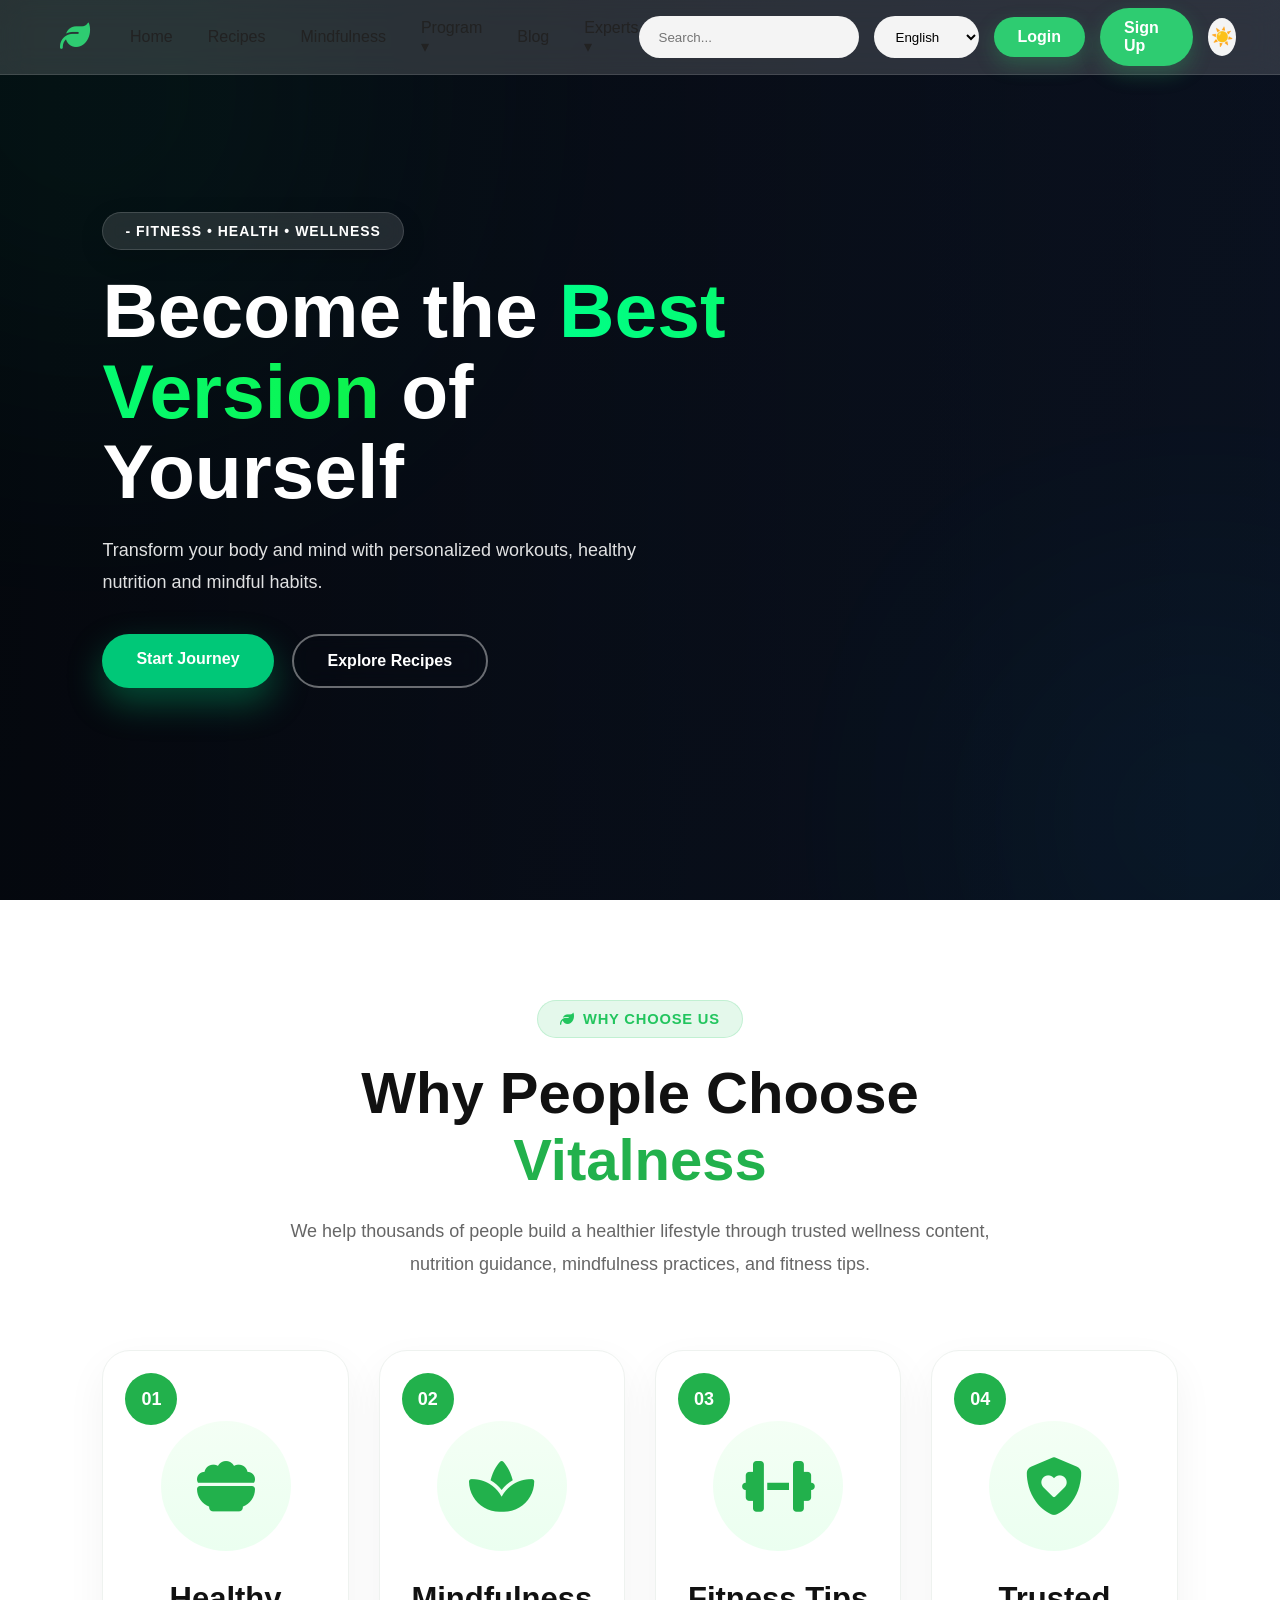
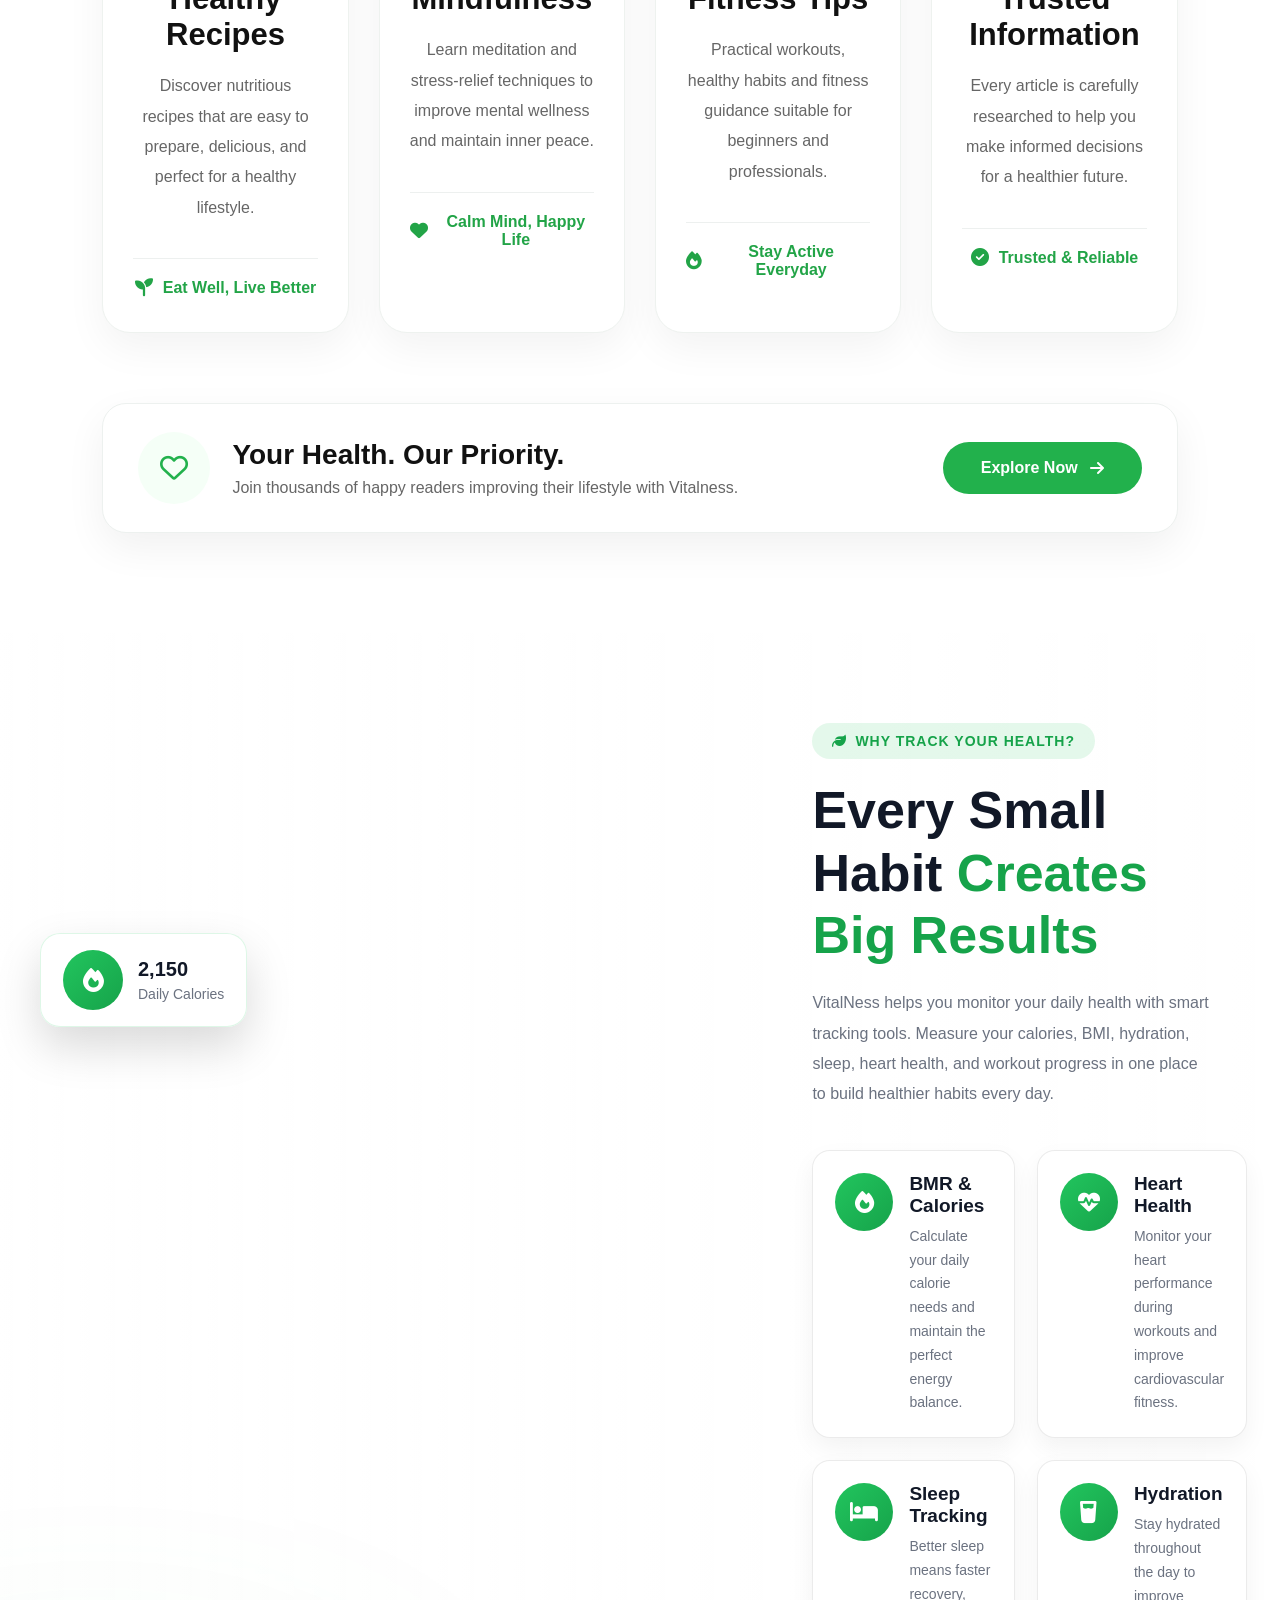
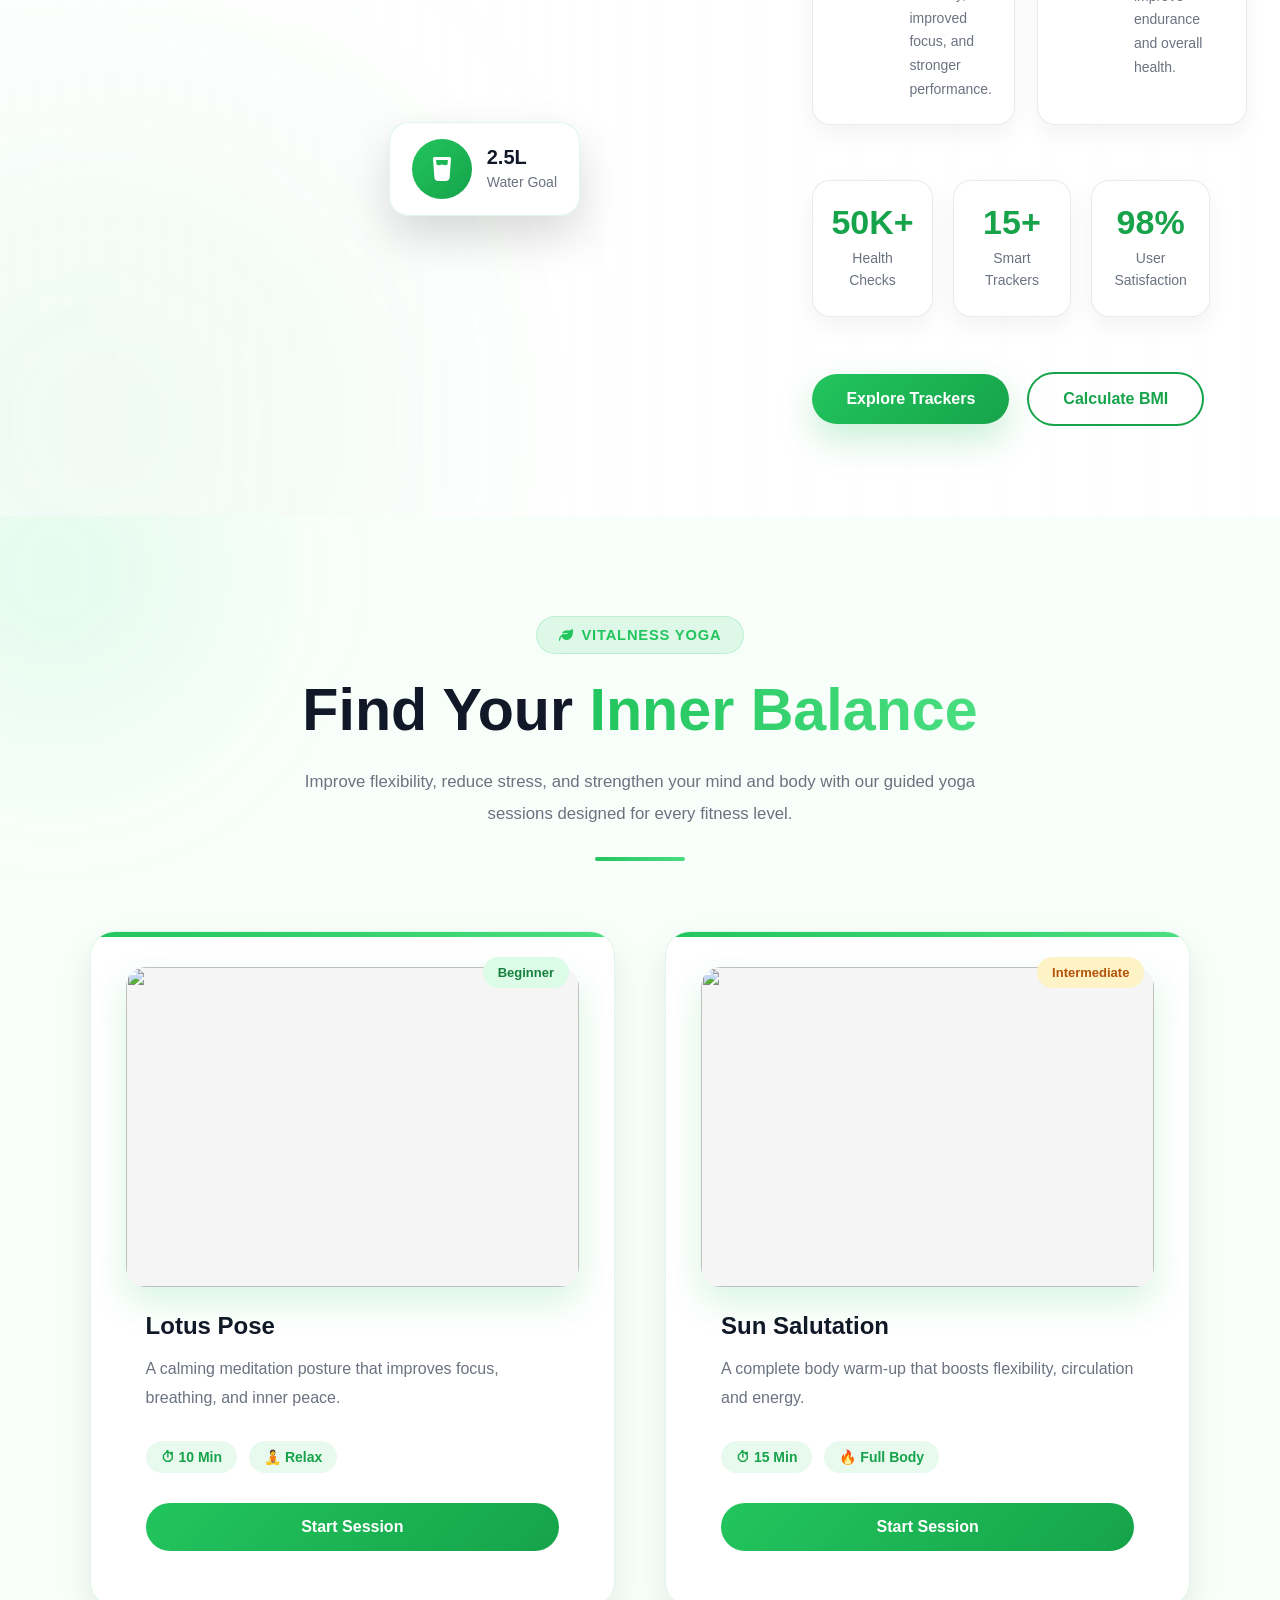
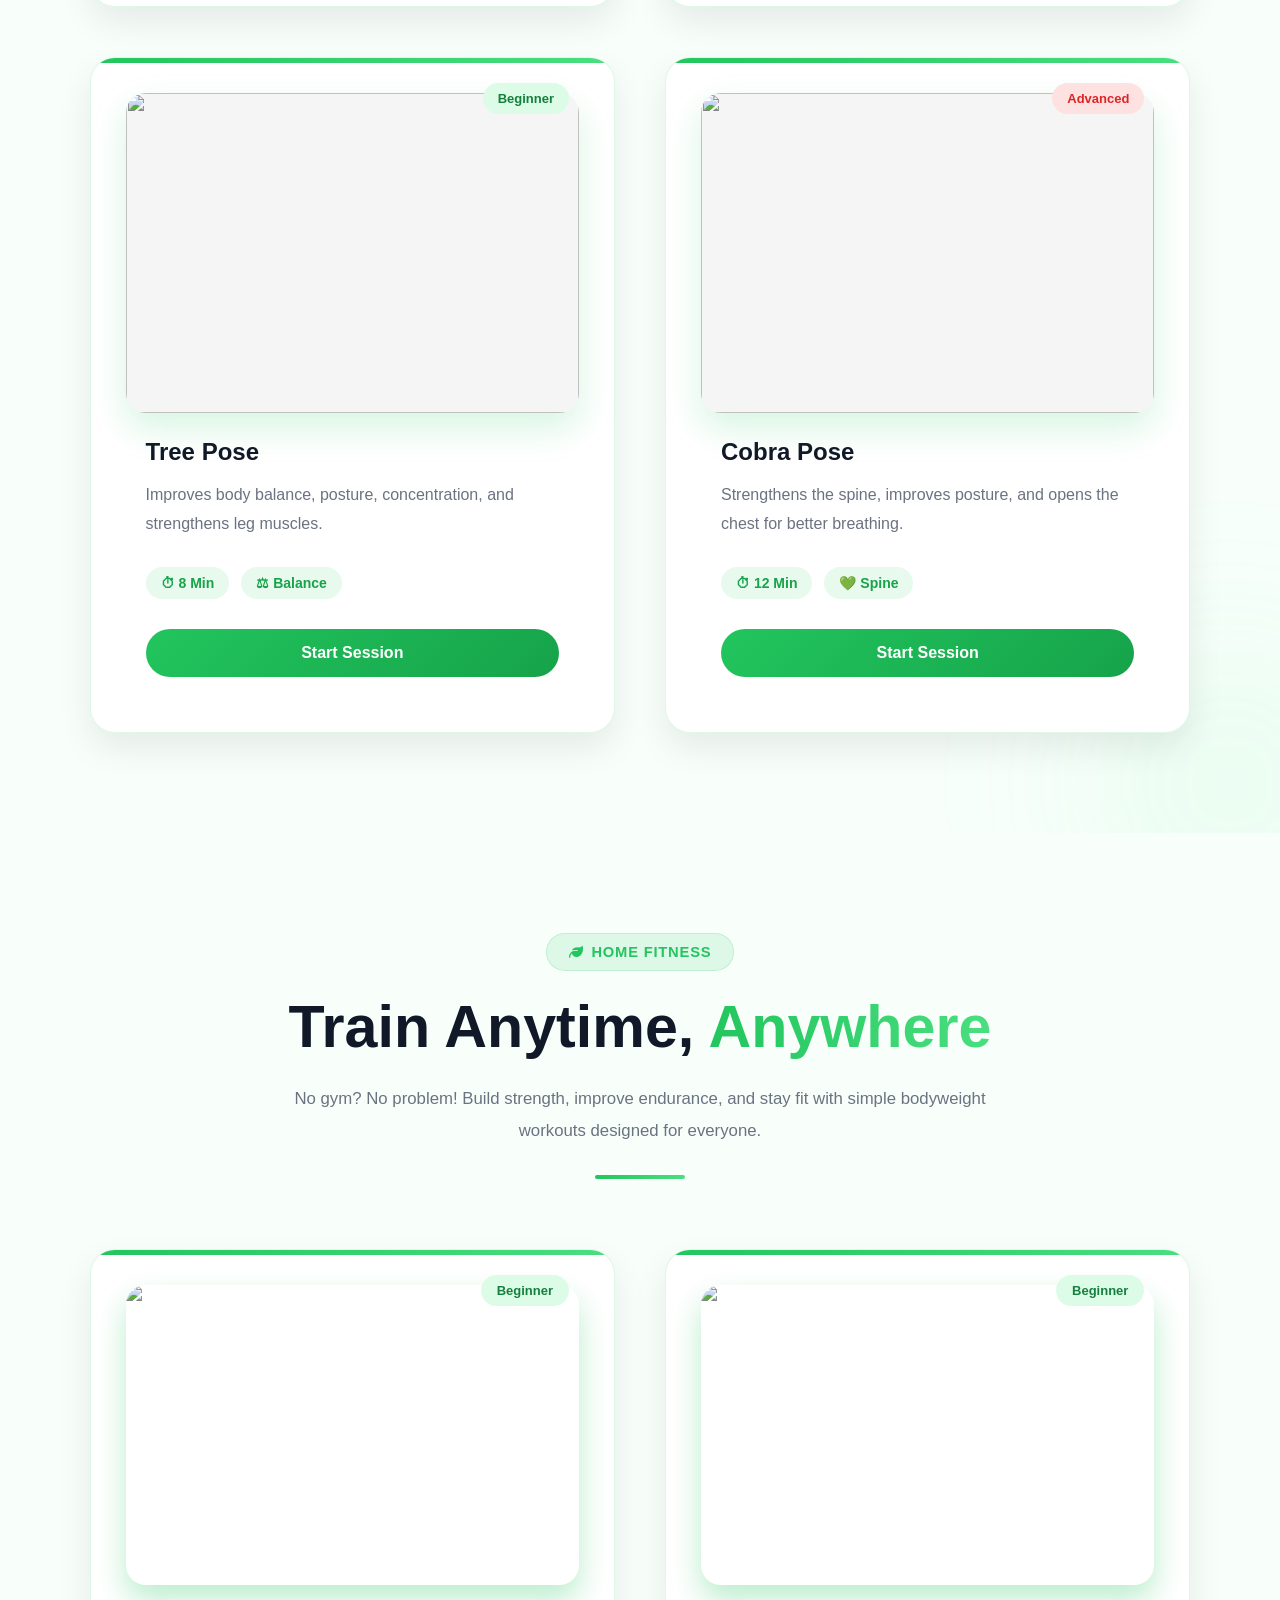
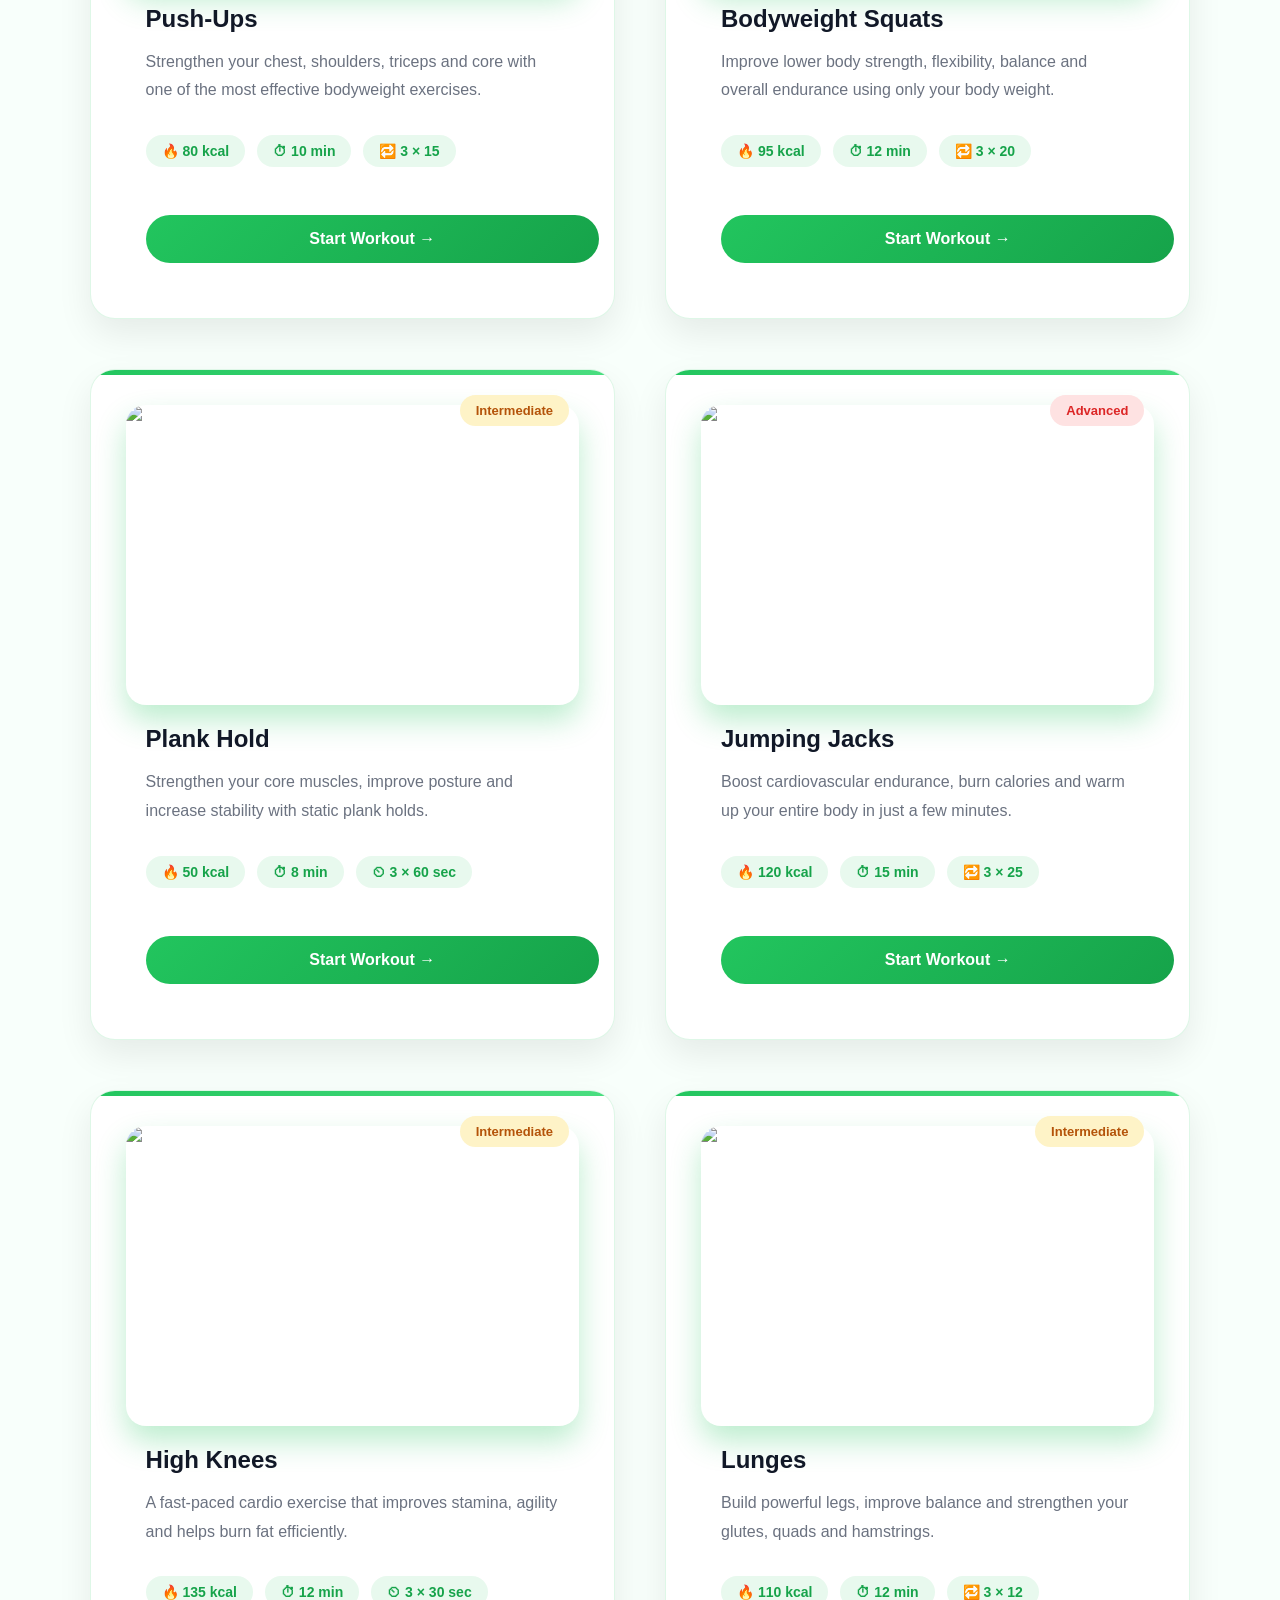
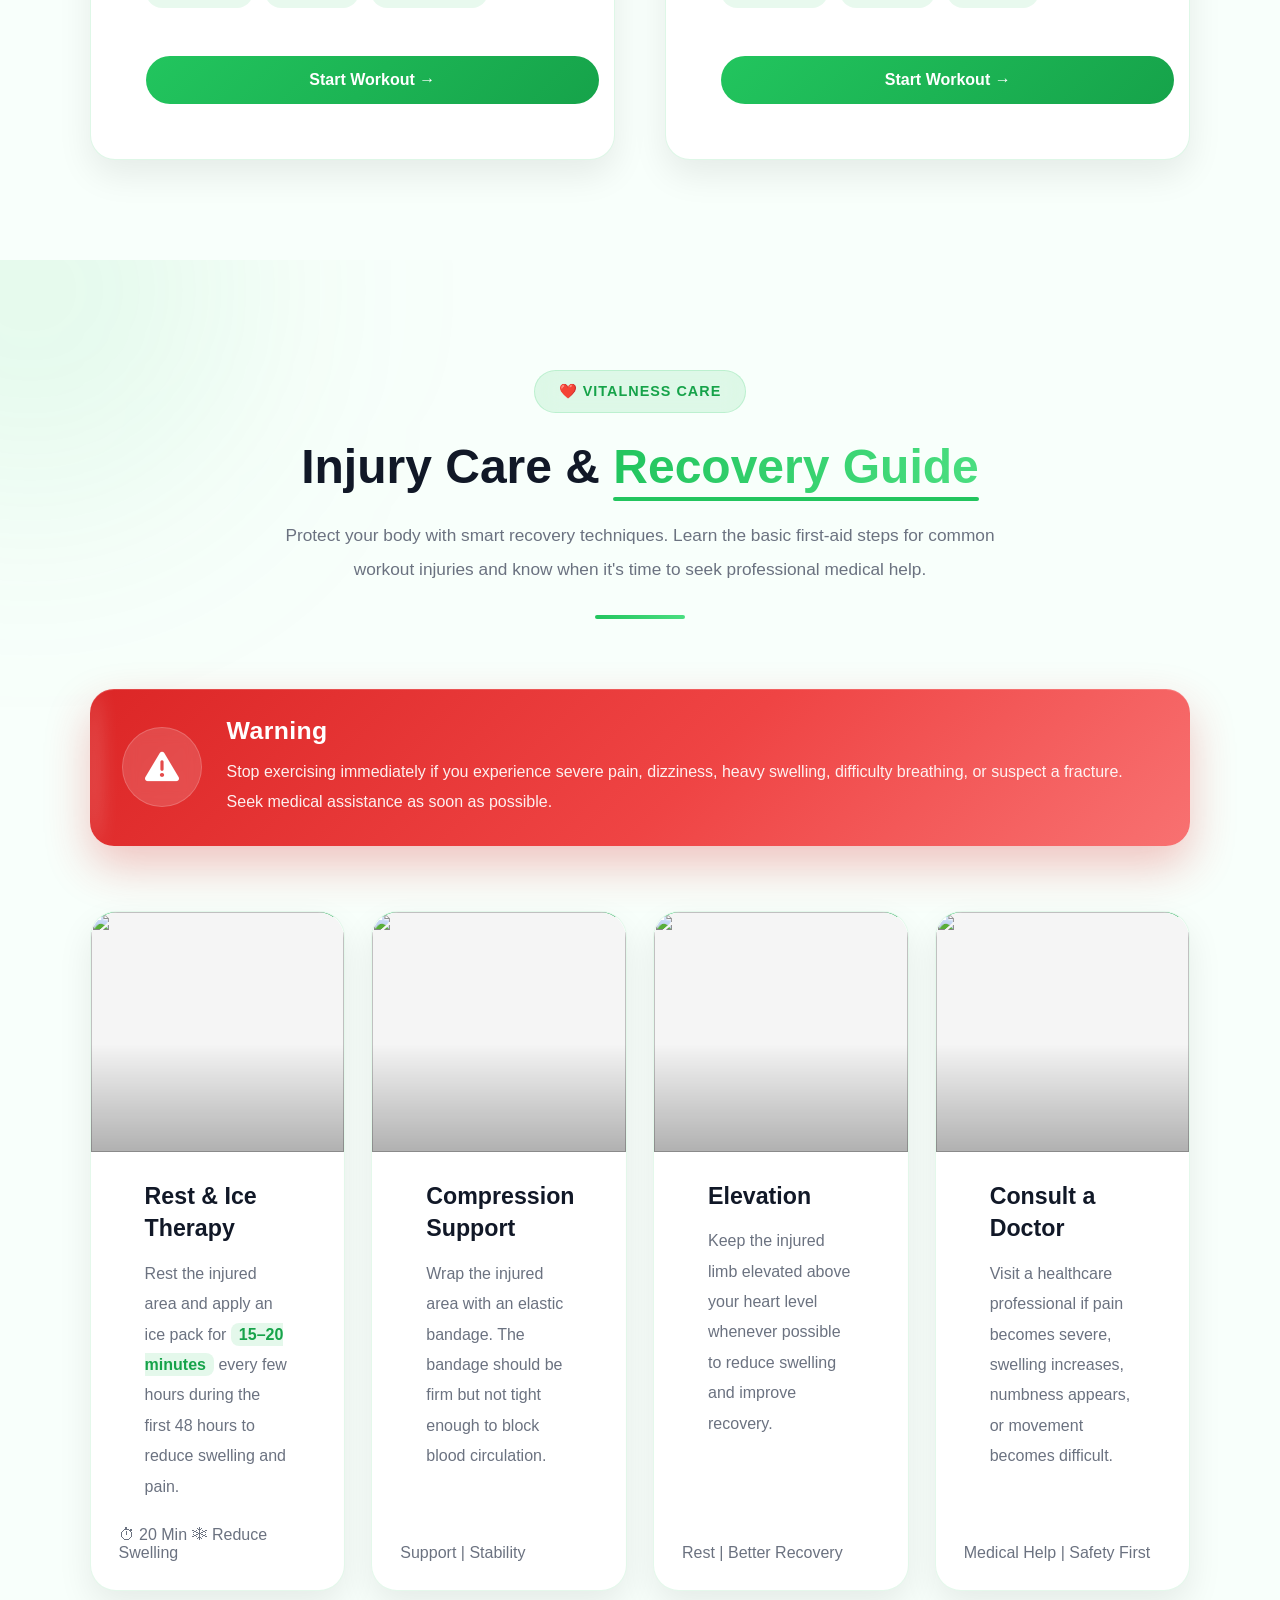
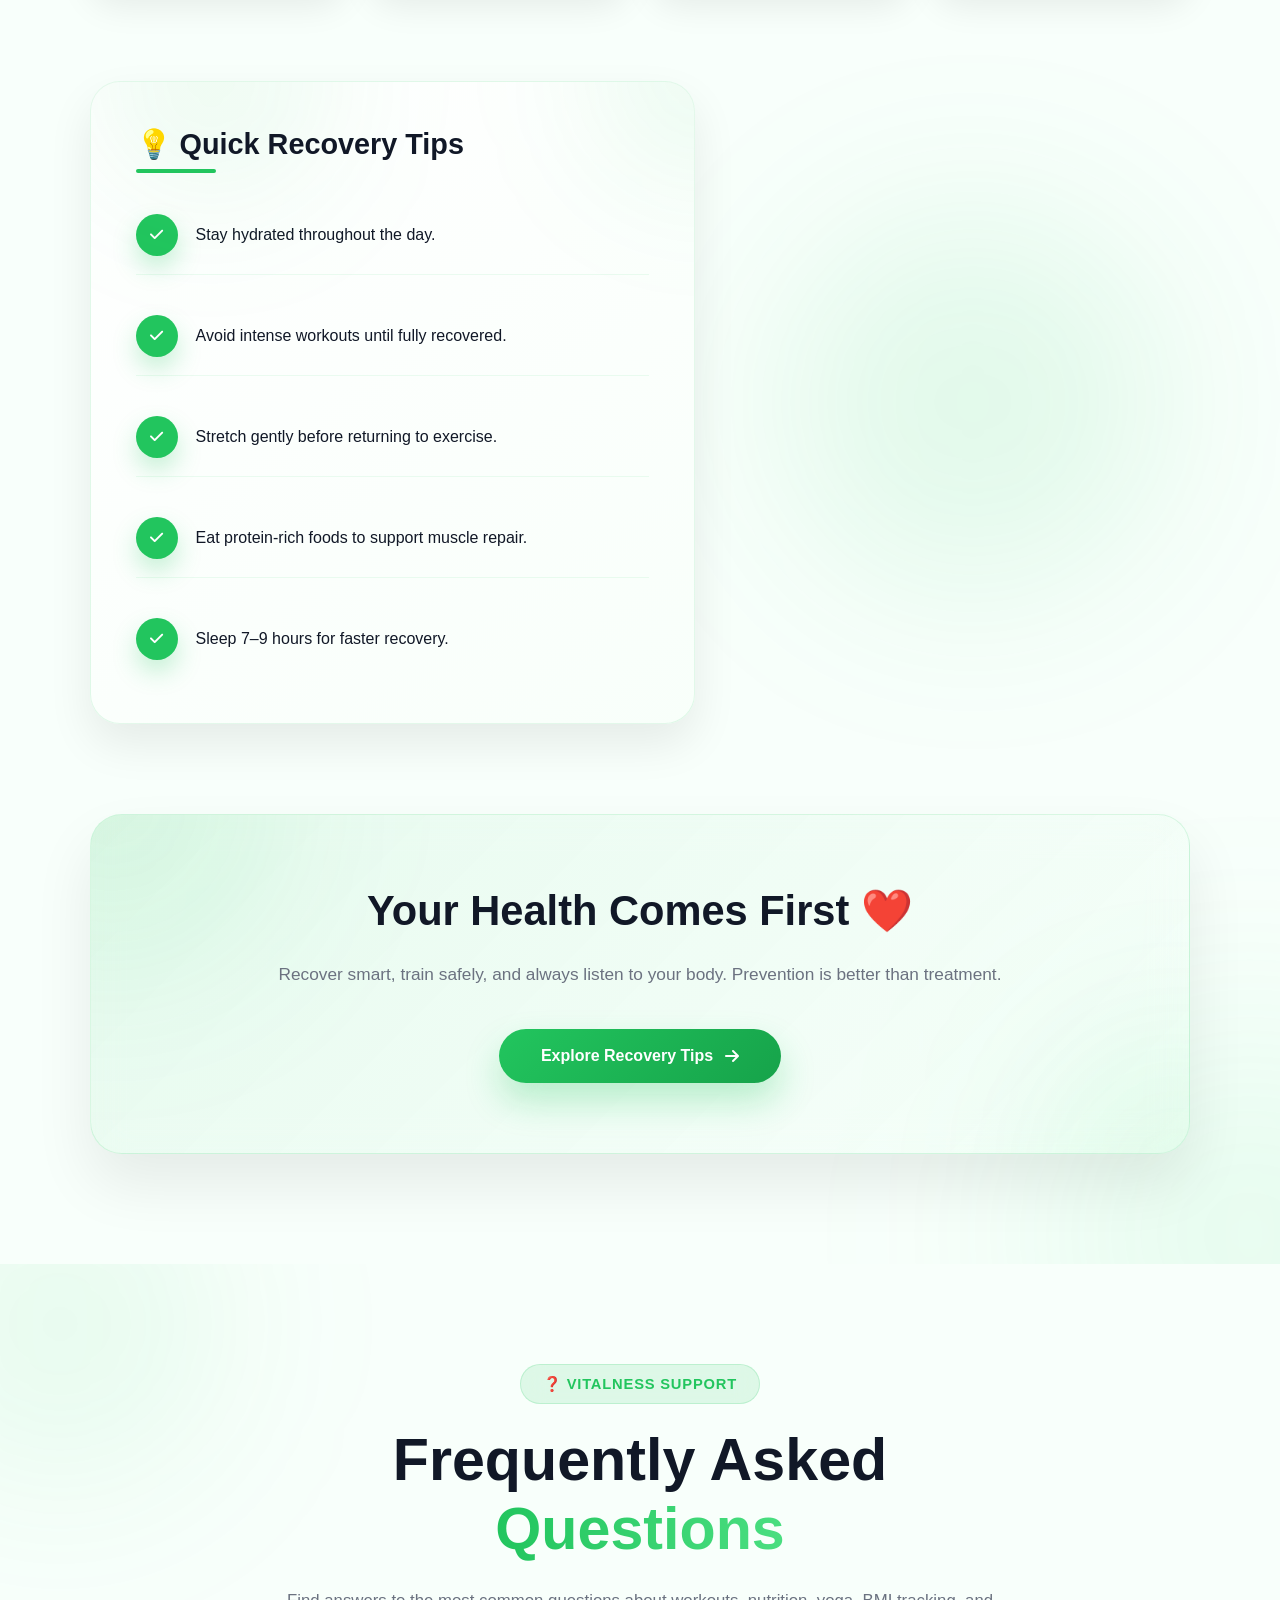
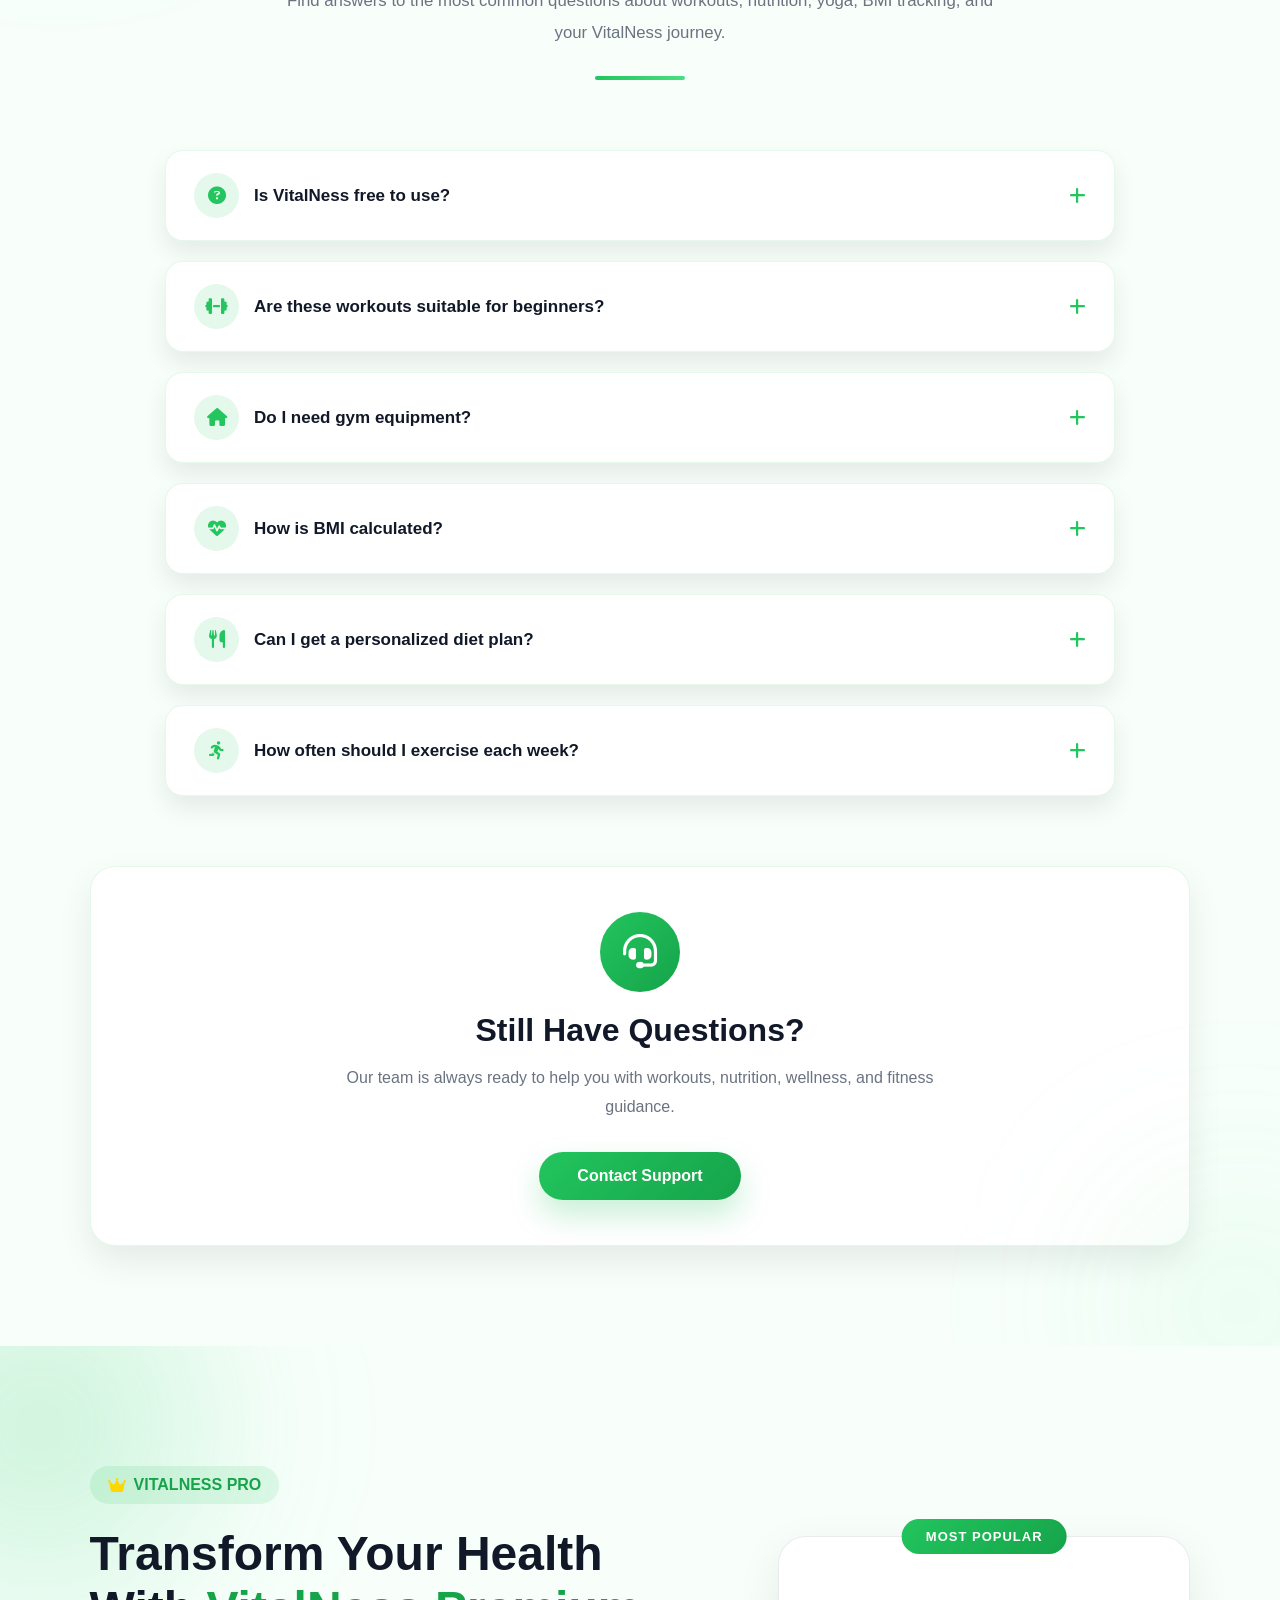
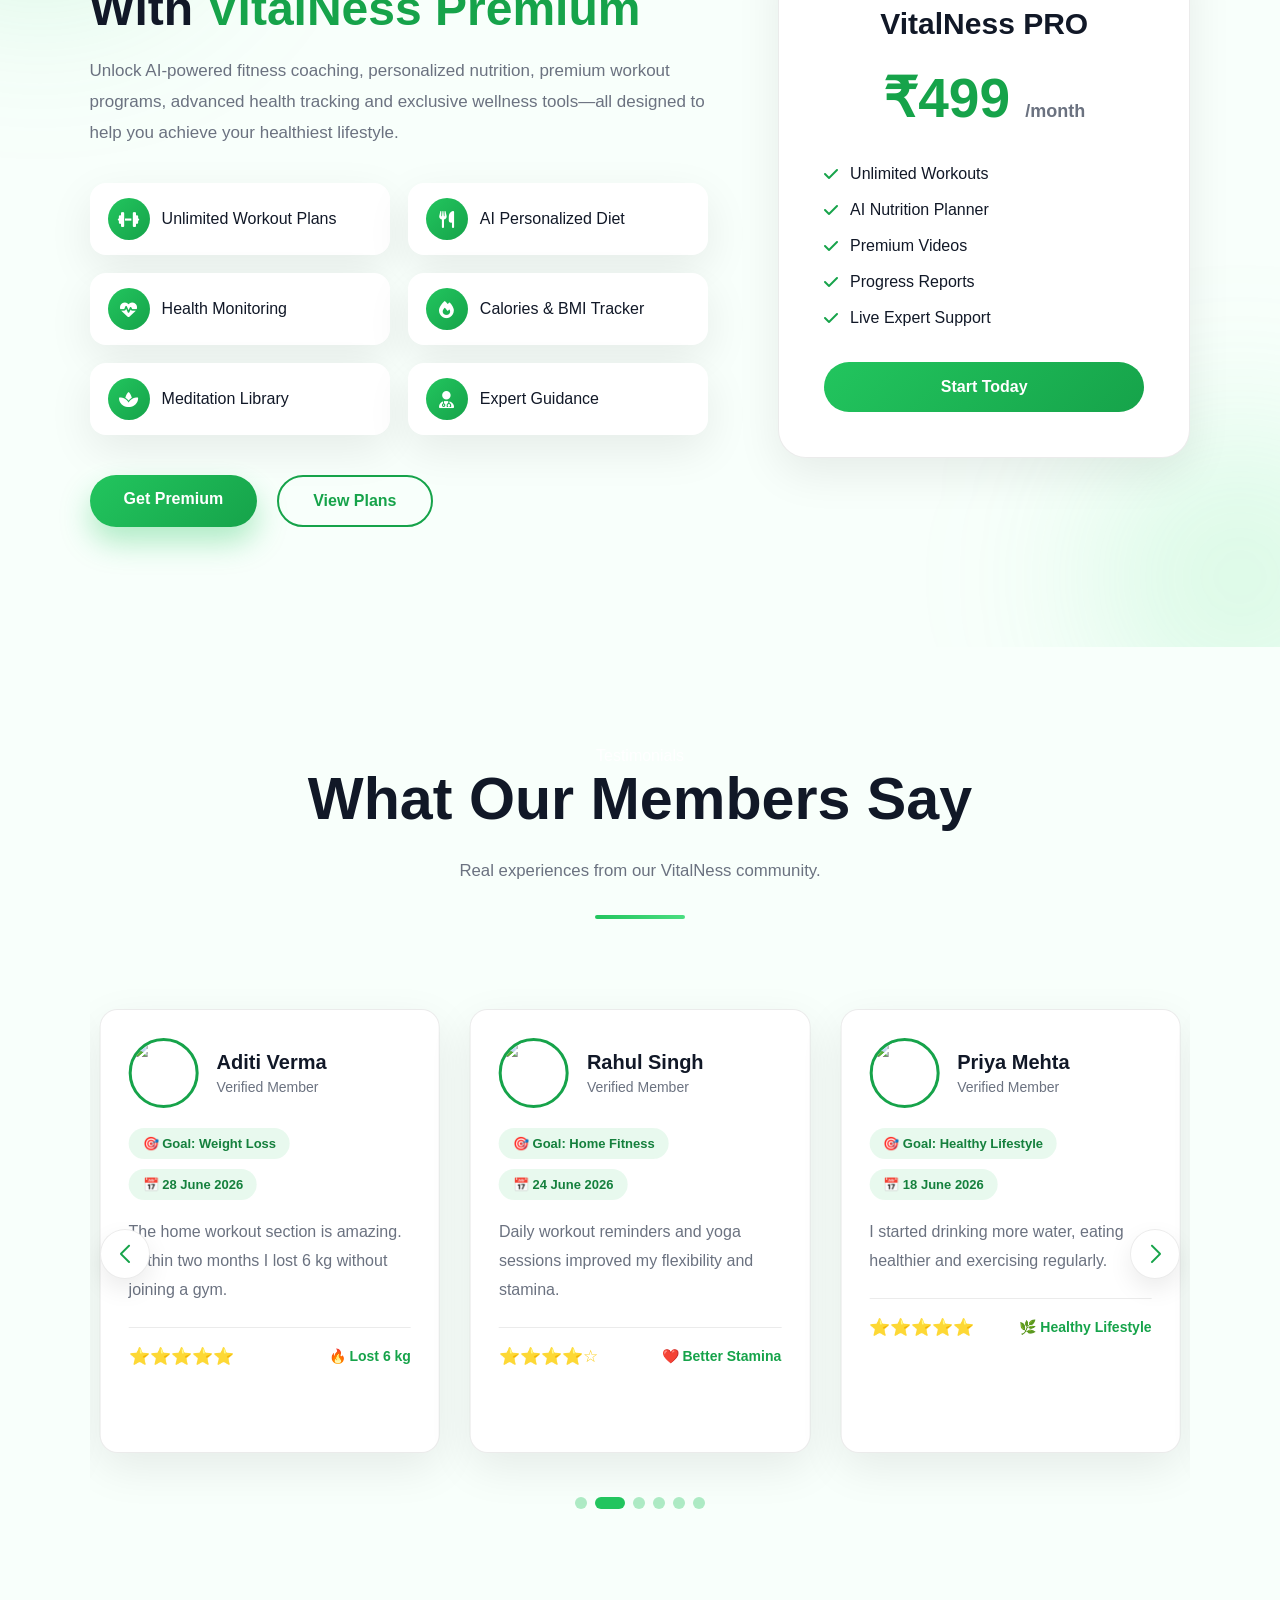
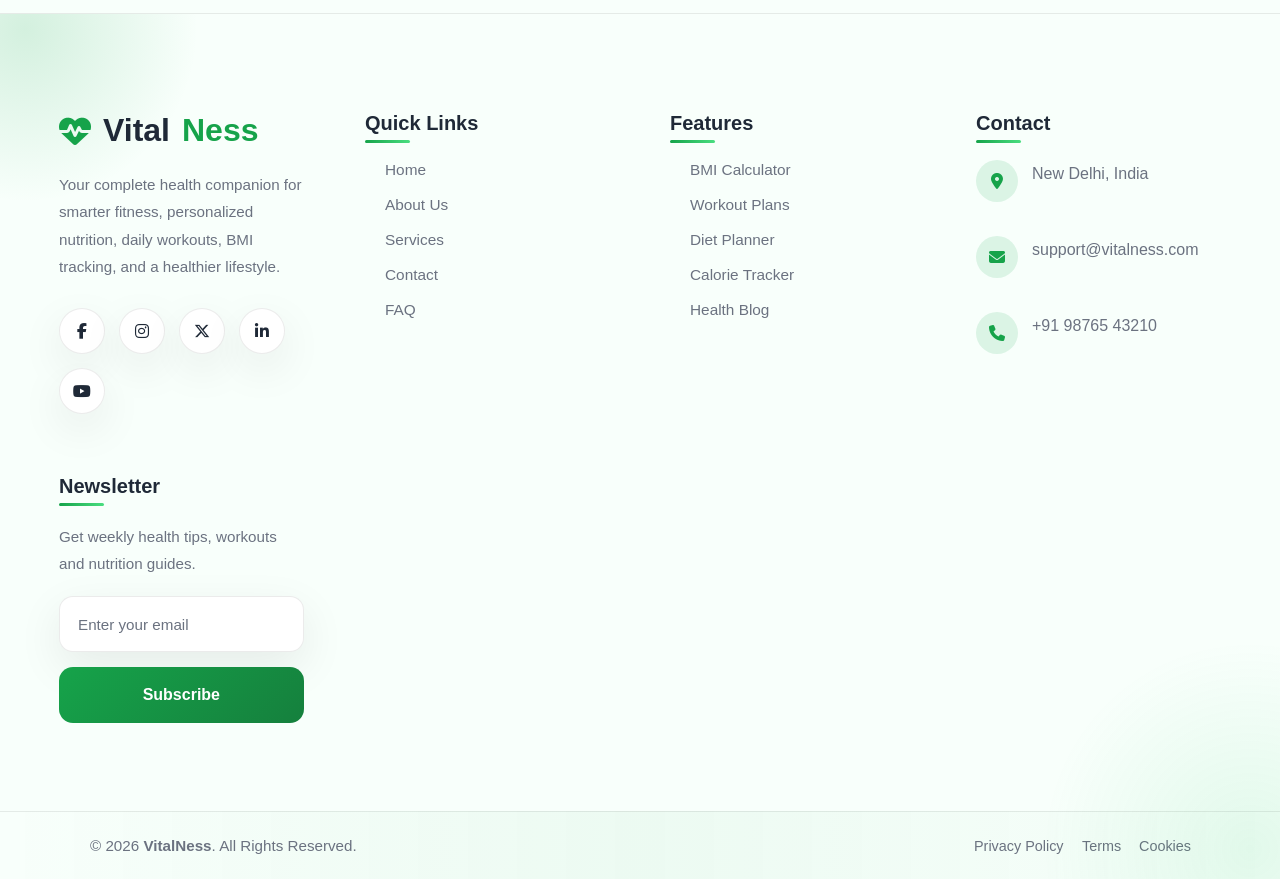
==== commit c43c2dd8: "Update injury info layout and enhance styling for better readability and responsiveness" ====
--- a/index.html
+++ b/index.html
@@ -1139,9 +1139,9 @@
 
             <div class="injury-info">
 
-                <span>🩺 Support</span>
-
-                <span>💪 Stability</span>
+                <span> Support</span>
+
+                <span>| Stability</span>
 
             </div>
 
@@ -1164,9 +1164,9 @@
 
             <div class="injury-info">
 
-                <span>🛌 Rest</span>
-
-                <span>⬆ Better Recovery</span>
+                <span> Rest</span>
+
+                <span>| Better Recovery</span>
 
             </div>
 
@@ -1189,9 +1189,9 @@
 
             <div class="injury-info">
 
-                <span>👨‍⚕ Medical Help</span>
-
-                <span>🚑 Safety First</span>
+                <span> Medical Help</span>
+
+                <span>| Safety First</span>
 
             </div>
 
@@ -1221,7 +1221,7 @@
 
     </div>
 
-    <!-- <div class="injury-illustration">
+    <div class="injury-illustration">
 
         <script
   src="https://unpkg.com/@lottiefiles/dotlottie-wc@0.9.14/dist/dotlottie-wc.js"
@@ -1230,12 +1230,11 @@
 
 <dotlottie-wc
   src="Doctor.json"
-  style="width: 500px;height: 500px"
-  autoplay
+   autoplay
   loop
 ></dotlottie-wc>
 
-    </div> -->
+    </div>
 
 </div>
 
@@ -1251,8 +1250,12 @@
         </p>
 
         <a href="#" class="injury-btn">
-            Explore Recovery Tips
-        </a>
+
+    <span>Explore Recovery Tips</span>
+
+    <i class="fa-solid fa-arrow-right"></i>
+
+</a>
 
     </div>
 
--- a/src/style.css
+++ b/src/style.css
@@ -4254,6 +4254,3196 @@
 }
 
 
+/*==================================================
+        INJURY CARE
+        PART 1A-2 (Emergency Banner)
+==================================================*/
+
+.injury-alert{
+
+    position:relative;
+
+    display:flex;
+    align-items:center;
+    gap:25px;
+
+    width:100%;
+
+    margin:70px auto 0;
+
+    padding:28px 32px;
+
+    border-radius:24px;
+
+    overflow:hidden;
+
+    background:linear-gradient(135deg,#dc2626 0%,#ef4444 55%,#f87171 100%);
+
+    color:#fff;
+
+    box-shadow:
+        0 20px 45px rgba(220,38,38,.28),
+        inset 0 1px 0 rgba(255,255,255,.15);
+
+    transition:.4s ease;
+
+    z-index:2;
+
+}
+
+/* Glow */
+
+.injury-alert::before{
+
+    content:"";
+
+    position:absolute;
+
+    width:220px;
+    height:220px;
+
+    border-radius:50%;
+
+    background:rgba(255,255,255,.12);
+
+    top:-120px;
+    right:-80px;
+
+    filter:blur(10px);
+
+}
+
+/* Shine */
+
+.injury-alert::after{
+
+    content:"";
+
+    position:absolute;
+
+    top:0;
+    left:-130%;
+
+    width:60%;
+    height:100%;
+
+    background:linear-gradient(
+        90deg,
+        transparent,
+        rgba(255,255,255,.18),
+        transparent
+    );
+
+    transform:skewX(-25deg);
+
+    transition:1s;
+
+}
+
+.injury-alert:hover::after{
+
+    left:140%;
+
+}
+
+.injury-alert:hover{
+
+    transform:translateY(-6px);
+
+    box-shadow:
+        0 30px 60px rgba(220,38,38,.35),
+        inset 0 1px 0 rgba(255,255,255,.2);
+
+}
+
+/*==================================
+            Icon
+==================================*/
+
+.injury-alert i{
+
+    flex-shrink:0;
+
+    width:72px;
+    height:72px;
+
+    display:flex;
+    align-items:center;
+    justify-content:center;
+
+    border-radius:50%;
+
+    background:rgba(255,255,255,.18);
+
+    border:1px solid rgba(255,255,255,.18);
+
+    font-size:2rem;
+
+    color:#fff;
+
+    backdrop-filter:blur(8px);
+
+    animation:warningPulse 2.5s infinite;
+
+}
+
+/*==================================
+            Text
+==================================*/
+
+.injury-alert h3{
+
+    margin:0 0 10px;
+
+    font-size:1.55rem;
+
+    font-weight:700;
+
+    letter-spacing:.4px;
+
+    color:#fff;
+
+}
+
+.injury-alert p{
+
+    margin:0;
+
+    line-height:1.8;
+
+    font-size:.98rem;
+
+    color:rgba(255,255,255,.95);
+
+}
+
+/*==================================
+        Pulse Animation
+==================================*/
+
+@keyframes warningPulse{
+
+    0%{
+
+        transform:scale(1);
+
+        box-shadow:0 0 0 0 rgba(255,255,255,.35);
+
+    }
+
+    70%{
+
+        transform:scale(1.08);
+
+        box-shadow:0 0 0 18px rgba(255,255,255,0);
+
+    }
+
+    100%{
+
+        transform:scale(1);
+
+        box-shadow:0 0 0 0 rgba(255,255,255,0);
+
+    }
+
+}
+
+/*==================================
+        Tablet
+==================================*/
+
+@media (max-width:991px){
+
+    .injury-alert{
+
+        padding:25px;
+
+        gap:20px;
+
+    }
+
+    .injury-alert i{
+
+        width:65px;
+        height:65px;
+
+        font-size:1.8rem;
+
+    }
+
+}
+
+/*==================================
+        Mobile
+==================================*/
+
+@media (max-width:768px){
+
+    .injury-alert{
+
+        flex-direction:column;
+
+        text-align:center;
+
+        padding:24px 20px;
+
+    }
+
+    .injury-alert i{
+
+        margin-bottom:5px;
+
+    }
+
+}
+
+/*==================================
+        Small Mobile
+==================================*/
+
+@media (max-width:480px){
+
+    .injury-alert{
+
+        border-radius:18px;
+
+        padding:20px 18px;
+
+    }
+
+    .injury-alert h3{
+
+        font-size:1.3rem;
+
+    }
+
+    .injury-alert p{
+
+        font-size:.92rem;
+
+    }
+
+    .injury-alert i{
+
+        width:58px;
+        height:58px;
+
+        font-size:1.5rem;
+
+    }
+
+}
+/*==================================================
+        INJURY CARE
+        PART 1A-3 (Premium Grid Layout)
+==================================================*/
+
+/*==============================
+        Cards Container
+==============================*/
+
+.injury-grid{
+
+    position:relative;
+
+    display:grid;
+
+    grid-template-columns:repeat(4,minmax(0,1fr));
+
+    gap:30px;
+
+    margin-top:65px;
+
+    align-items:stretch;
+
+    z-index:2;
+
+}
+
+/* Equal Height */
+
+.injury-grid>.injury-card{
+
+    height:100%;
+
+}
+
+/*==============================
+        Large Desktop
+==============================*/
+
+@media (max-width:1400px){
+
+    .injury-grid{
+
+        grid-template-columns:repeat(4,1fr);
+
+        gap:26px;
+
+    }
+
+}
+
+/*==============================
+        Laptop
+==============================*/
+
+@media (max-width:1200px){
+
+    .injury-grid{
+
+        grid-template-columns:repeat(2,1fr);
+
+        gap:28px;
+
+    }
+
+}
+
+/*==============================
+        Tablet
+==============================*/
+
+@media (max-width:992px){
+
+    .injury-grid{
+
+        grid-template-columns:repeat(2,1fr);
+
+        gap:24px;
+
+        margin-top:55px;
+
+    }
+
+}
+
+/*==============================
+        Mobile
+==============================*/
+
+@media (max-width:768px){
+
+    .injury-grid{
+
+        grid-template-columns:1fr;
+
+        gap:22px;
+
+        margin-top:45px;
+
+    }
+
+}
+
+/*==============================
+        Small Mobile
+==============================*/
+
+@media (max-width:480px){
+
+    .injury-grid{
+
+        gap:18px;
+
+        margin-top:35px;
+
+    }
+
+}
+
+/*==============================
+        Animation
+==============================*/
+
+.injury-grid .injury-card{
+
+    opacity:1;
+
+    transform:translateY(0);
+
+    transition:
+        transform .45s ease,
+        box-shadow .45s ease,
+        border-color .45s ease;
+
+}
+
+/*==============================
+        Future Ready
+==============================*/
+
+.injury-grid>*{
+
+    min-width:0;
+
+}
+/*==================================================
+        INJURY CARE
+        PART 1B-1 (Premium Cards)
+==================================================*/
+
+.injury-card{
+
+    position:relative;
+
+    display:flex;
+    flex-direction:column;
+
+    height:100%;
+
+    overflow:hidden;
+
+    border-radius:26px;
+
+    background:var(--card);
+
+    border:1px solid rgba(34,197,94,.12);
+
+    box-shadow:
+        0 15px 35px rgba(0,0,0,.08);
+
+    transition:
+        transform .45s ease,
+        box-shadow .45s ease,
+        border-color .45s ease;
+
+    isolation:isolate;
+
+}
+
+/*==============================
+        Top Gradient Line
+==============================*/
+
+.injury-card::before{
+
+    content:"";
+
+    position:absolute;
+
+    top:0;
+    left:0;
+
+    width:100%;
+    height:5px;
+
+    background:linear-gradient(
+        90deg,
+        #22c55e,
+        #4ade80,
+        #16a34a
+    );
+
+}
+
+/*==============================
+        Green Glow
+==============================*/
+
+.injury-card::after{
+
+    content:"";
+
+    position:absolute;
+
+    width:220px;
+    height:220px;
+
+    border-radius:50%;
+
+    background:rgba(34,197,94,.10);
+
+    top:-120px;
+    right:-120px;
+
+    filter:blur(70px);
+
+    opacity:0;
+
+    transition:.45s;
+
+    z-index:-1;
+
+}
+
+/*==============================
+        Hover
+==============================*/
+
+.injury-card:hover{
+
+    transform:translateY(-12px);
+
+    border-color:#22c55e;
+
+    box-shadow:
+        0 25px 55px rgba(34,197,94,.18);
+
+}
+
+.injury-card:hover::after{
+
+    opacity:1;
+
+}
+
+/*==============================
+        Active
+==============================*/
+
+.injury-card:active{
+
+    transform:scale(.98);
+
+}
+
+/*==============================
+        Card Body
+==============================*/
+
+.injury-card>*{
+
+    position:relative;
+
+    z-index:2;
+
+}
+
+/*==============================
+        Better Spacing
+==============================*/
+
+.injury-card h3,
+.injury-card p,
+.injury-info{
+
+    padding-left:26px;
+    padding-right:26px;
+
+}
+
+/*==============================
+        Last Element
+==============================*/
+
+.injury-info{
+
+    margin-top:auto;
+
+    padding-bottom:28px;
+    color:var(--text-light);
+
+}
+
+/*==============================
+        Tablet
+==============================*/
+
+@media(max-width:992px){
+
+    .injury-card{
+
+        border-radius:22px;
+
+    }
+
+}
+
+/*==============================
+        Mobile
+==============================*/
+
+@media(max-width:576px){
+
+    .injury-card{
+
+        border-radius:20px;
+
+    }
+
+    .injury-card h3,
+    .injury-card p,
+    .injury-info{
+
+        padding-left:20px;
+        padding-right:20px;
+
+    }
+
+}
+/*==================================================
+        INJURY CARE
+        PART 1B-2 (Image Section)
+==================================================*/
+
+/*==============================
+        Image Container
+==============================*/
+
+.injury-icon{
+
+    position:relative;
+
+    width:100%;
+    height:240px;
+
+    overflow:hidden;
+
+    border-radius:26px 26px 0 0;
+
+    background:#f5f5f5;
+
+    isolation:isolate;
+
+}
+
+/*==============================
+        Image
+==============================*/
+
+.injury-icon img{
+
+    width:100%;
+    height:100%;
+
+    display:block;
+
+    object-fit:cover;
+    object-position:center;
+
+    transition:
+        transform .7s ease,
+        filter .7s ease;
+
+}
+
+/*==============================
+        Gradient Overlay
+==============================*/
+
+.injury-icon::before{
+
+    content:"";
+
+    position:absolute;
+    inset:0;
+
+    background:linear-gradient(
+        to top,
+        rgba(0,0,0,.28),
+        transparent 45%
+    );
+
+    z-index:2;
+
+    pointer-events:none;
+
+}
+
+/*==============================
+        Green Overlay
+==============================*/
+
+.injury-icon::after{
+
+    content:"";
+
+    position:absolute;
+    inset:0;
+
+    background:linear-gradient(
+        135deg,
+        rgba(34,197,94,.18),
+        transparent 60%
+    );
+
+    opacity:0;
+
+    transition:.5s;
+
+    z-index:2;
+
+}
+
+/*==============================
+        Hover
+==============================*/
+
+.injury-card:hover .injury-icon img{
+
+    transform:scale(1.08);
+
+    filter:saturate(1.08);
+
+}
+
+.injury-card:hover .injury-icon::after{
+
+    opacity:1;
+
+}
+
+/*==============================
+        Desktop
+==============================*/
+
+@media (min-width:1400px){
+
+    .injury-icon{
+
+        height:260px;
+
+    }
+
+}
+
+/*==============================
+        Laptop
+==============================*/
+
+@media (max-width:1200px){
+
+    .injury-icon{
+
+        height:230px;
+
+    }
+
+}
+
+/*==============================
+        Tablet
+==============================*/
+
+@media (max-width:992px){
+
+    .injury-icon{
+
+        height:220px;
+
+    }
+
+}
+
+/*==============================
+        Mobile
+==============================*/
+
+@media (max-width:768px){
+
+    .injury-icon{
+
+        height:210px;
+
+        border-radius:22px 22px 0 0;
+
+    }
+
+}
+
+/*==============================
+        Small Mobile
+==============================*/
+
+@media (max-width:480px){
+
+    .injury-icon{
+
+        height:190px;
+
+        border-radius:20px 20px 0 0;
+
+    }
+
+    /*==================================================
+        INJURY CARE
+        PART 1B-3 (Typography & Tags)
+==================================================*/
+
+/*==============================
+        Card Heading
+==============================*/
+
+.injury-card h3{
+
+    margin:24px 26px 14px;
+
+    color:var(--text);
+
+    font-size:1.45rem;
+
+    font-weight:700;
+
+    line-height:1.35;
+
+    letter-spacing:.2px;
+
+    transition:.35s;
+
+}
+
+.injury-card:hover h3{
+
+    color:#22c55e;
+
+}
+
+/*==============================
+        Description
+==============================*/
+
+.injury-card p{
+
+    margin:0 26px 26px;
+
+    color:var(--text-light);
+
+    font-size:.98rem;
+
+    line-height:1.9;
+
+    flex:1;
+
+}
+
+.injury-card strong{
+
+    color:#22c55e;
+
+    font-weight:700;
+
+}
+
+/*==============================
+        Bottom Info
+==============================*/
+
+.injury-info{
+
+    display:flex;
+
+    flex-wrap:wrap;
+
+    gap:12px;
+
+    margin:0 26px 28px;
+
+}
+
+/*==============================
+        Tags
+==============================*/
+
+.injury-info span{
+
+    display:inline-flex;
+
+    align-items:center;
+
+    justify-content:center;
+
+    gap:6px;
+
+    padding:10px 18px;
+
+    border-radius:50px;
+
+    background:rgba(34,197,94,.10);
+
+    border:1px solid rgba(34,197,94,.18);
+
+    color:#16a34a;
+
+    font-size:.82rem;
+
+    font-weight:600;
+
+    transition:.35s ease;
+
+}
+
+.injury-card:hover .injury-info span{
+
+    background:#22c55e;
+
+    color:#fff;
+
+    border-color:#22c55e;
+
+    transform:translateY(-2px);
+
+}
+
+/*==============================
+        Focus
+==============================*/
+
+.injury-card:focus-within{
+
+    outline:2px solid rgba(34,197,94,.35);
+
+    outline-offset:4px;
+
+}
+
+/*==============================
+        Dark Mode
+==============================*/
+
+body.dark .injury-card{
+
+    background:var(--card);
+
+    border-color:rgba(74,222,128,.15);
+
+}
+
+body.dark .injury-info span{
+
+    background:rgba(74,222,128,.10);
+
+    color:#4ade80;
+
+    border-color:rgba(74,222,128,.18);
+
+}
+
+body.dark .injury-card:hover .injury-info span{
+
+    background:#22c55e;
+
+    color:#fff;
+
+}
+
+/*==============================
+        Tablet
+==============================*/
+
+@media (max-width:992px){
+
+    .injury-card h3{
+
+        font-size:1.3rem;
+
+    }
+
+}
+
+/*==============================
+        Mobile
+==============================*/
+
+@media (max-width:768px){
+
+    .injury-card h3{
+
+        margin:20px 20px 12px;
+
+    }
+
+    .injury-card p{
+
+        margin:0 20px 22px;
+
+        font-size:.95rem;
+
+    }
+
+    .injury-info{
+
+        margin:0 20px 22px;
+
+        gap:10px;
+
+    }
+
+    .injury-info span{
+
+        font-size:.78rem;
+
+        padding:8px 14px;
+
+    }
+
+}
+
+/*==============================
+        Small Mobile
+==============================*/
+
+@media (max-width:480px){
+
+    .injury-card h3{
+
+        font-size:1.15rem;
+
+    }
+
+    .injury-card p{
+
+        font-size:.9rem;
+
+        line-height:1.75;
+
+    }
+
+}
+}
+/*==================================================
+        INJURY CARE
+        PART 2A (Recovery Tips Section)
+==================================================*/
+
+/*====================================
+        Tips Wrapper
+====================================*/
+
+.injury-tips-wrapper{
+
+    position:relative;
+
+    display:grid;
+
+    grid-template-columns:1.25fr .9fr;
+
+    gap:60px;
+
+    align-items:center;
+
+    margin-top:90px;
+
+}
+
+/*====================================
+        Tips Card
+====================================*/
+
+.injury-tips{
+
+    position:relative;
+
+    overflow:hidden;
+
+    background:var(--card);
+
+    border:1px solid rgba(34,197,94,.12);
+
+    border-radius:28px;
+
+    padding:40px;
+
+    box-shadow:
+        0 18px 40px rgba(0,0,0,.08);
+
+    transition:.4s;
+
+}
+
+.injury-tips::before{
+
+    content:"";
+
+    position:absolute;
+
+    top:0;
+    left:0;
+
+    width:100%;
+    height:5px;
+
+    background:linear-gradient(
+        90deg,
+        #22c55e,
+        #4ade80
+    );
+
+}
+
+.injury-tips::after{
+
+    content:"";
+
+    position:absolute;
+
+    width:220px;
+    height:220px;
+
+    border-radius:50%;
+
+    background:rgba(34,197,94,.08);
+
+    top:-120px;
+    right:-120px;
+
+    filter:blur(70px);
+
+}
+
+.injury-tips:hover{
+
+    transform:translateY(-8px);
+
+    border-color:#22c55e;
+
+    box-shadow:
+        0 25px 55px rgba(34,197,94,.18);
+
+}
+
+/*====================================
+            Heading
+====================================*/
+
+.injury-tips h3{
+
+    color:var(--text);
+
+    font-size:1.7rem;
+
+    margin-bottom:30px;
+
+    font-weight:700;
+
+}
+
+/*====================================
+            List
+====================================*/
+
+.injury-tips ul{
+
+    list-style:none;
+
+    padding:0;
+
+    margin:0;
+
+}
+
+.injury-tips li{
+
+    display:flex;
+
+    align-items:flex-start;
+
+    gap:15px;
+
+    margin-bottom:22px;
+
+    color:var(--text);
+
+    line-height:1.8;
+
+    font-size:1rem;
+
+}
+
+.injury-tips li:last-child{
+
+    margin-bottom:0;
+
+}
+
+.injury-tips li i{
+
+    flex-shrink:0;
+
+    width:34px;
+    height:34px;
+
+    display:flex;
+    justify-content:center;
+    align-items:center;
+
+    border-radius:50%;
+
+    background:rgba(34,197,94,.12);
+
+    color:#22c55e;
+
+    font-size:.9rem;
+
+}
+
+/*====================================
+        Illustration
+====================================*/
+
+.injury-illustration{
+
+    display:flex;
+
+    justify-content:center;
+
+    align-items:center;
+
+    position:relative;
+
+}
+
+/* Glow */
+
+.injury-illustration::before{
+
+    content:"";
+
+    position:absolute;
+
+    width:340px;
+    height:340px;
+
+    border-radius:50%;
+
+    background:rgba(34,197,94,.12);
+
+    filter:blur(90px);
+
+    z-index:-1;
+
+}
+
+/*====================================
+        Lottie
+====================================*/
+
+.doctor-lottie,
+.injury-illustration dotlottie-wc{
+
+    width:100%;
+
+    max-width:430px;
+
+    height:430px;
+
+    display:block;
+
+    animation:doctorFloat 4s ease-in-out infinite;
+
+}
+
+/* Floating */
+
+@keyframes doctorFloat{
+
+    0%{
+
+        transform:translateY(0);
+
+    }
+
+    50%{
+
+        transform:translateY(-18px);
+
+    }
+
+    100%{
+
+        transform:translateY(0);
+
+    }
+
+}
+
+/*====================================
+        Tablet
+====================================*/
+
+@media(max-width:992px){
+
+    .injury-tips-wrapper{
+
+        grid-template-columns:1fr;
+
+        gap:45px;
+
+    }
+
+    .injury-illustration{
+
+        order:-1;
+
+    }
+
+    .doctor-lottie,
+    .injury-illustration dotlottie-wc{
+
+        max-width:340px;
+
+        height:340px;
+
+    }
+
+}
+
+/*====================================
+        Mobile
+====================================*/
+
+@media(max-width:768px){
+
+    .injury-tips{
+
+        padding:30px;
+
+        border-radius:22px;
+
+    }
+
+    .injury-tips h3{
+
+        font-size:1.45rem;
+
+    }
+
+    .injury-tips li{
+
+        font-size:.95rem;
+
+    }
+
+    .doctor-lottie,
+    .injury-illustration dotlottie-wc{
+
+        max-width:280px;
+
+        height:280px;
+
+    }
+
+}
+
+/*====================================
+        Small Mobile
+====================================*/
+
+@media(max-width:480px){
+
+    .injury-tips{
+
+        padding:24px;
+
+    }
+
+    .doctor-lottie,
+    .injury-illustration dotlottie-wc{
+
+        max-width:230px;
+
+        height:230px;
+
+    }
+
+}
+
+/*====================================
+        Dark Mode
+====================================*/
+
+body.dark .injury-tips{
+
+    background:var(--card);
+
+    border-color:rgba(74,222,128,.18);
+
+}
+
+body.dark .injury-tips li i{
+
+    background:rgba(74,222,128,.12);
+
+    color:#4ade80;
+
+}
+/*==================================================
+        INJURY CARE
+        PART 2B (Footer + CTA)
+==================================================*/
+
+/*====================================
+            Footer
+====================================*/
+
+.injury-footer{
+
+    position:relative;
+
+    margin-top:100px;
+
+    padding:60px 40px;
+
+    text-align:center;
+
+    border-radius:32px;
+
+    overflow:hidden;
+
+    background:linear-gradient(
+        135deg,
+        rgba(34,197,94,.08),
+        rgba(74,222,128,.04)
+    );
+
+    border:1px solid rgba(34,197,94,.15);
+
+    backdrop-filter:blur(16px);
+
+    box-shadow:
+        0 20px 50px rgba(0,0,0,.08);
+
+}
+
+/* Glow */
+
+.injury-footer::before{
+
+    content:"";
+
+    position:absolute;
+
+    width:260px;
+    height:260px;
+
+    top:-120px;
+    left:-120px;
+
+    border-radius:50%;
+
+    background:rgba(34,197,94,.10);
+
+    filter:blur(80px);
+
+}
+
+.injury-footer::after{
+
+    content:"";
+
+    position:absolute;
+
+    width:240px;
+    height:240px;
+
+    bottom:-120px;
+    right:-120px;
+
+    border-radius:50%;
+
+    background:rgba(74,222,128,.08);
+
+    filter:blur(80px);
+
+}
+
+/*====================================
+            Heading
+====================================*/
+
+.injury-footer h3{
+
+    position:relative;
+
+    z-index:2;
+
+    color:var(--text);
+
+    font-size:2.3rem;
+
+    font-weight:800;
+
+    margin-bottom:18px;
+
+    line-height:1.2;
+
+}
+
+/*====================================
+            Paragraph
+====================================*/
+
+.injury-footer p{
+
+    position:relative;
+
+    z-index:2;
+
+    max-width:700px;
+
+    margin:0 auto 35px;
+
+    color:var(--text-light);
+
+    font-size:1.05rem;
+
+    line-height:1.9;
+
+}
+
+/*====================================
+            CTA Button
+====================================*/
+
+.injury-btn{
+
+    position:relative;
+
+    display:inline-flex;
+
+    align-items:center;
+
+    justify-content:center;
+
+    gap:10px;
+
+    padding:17px 42px;
+
+    border-radius:60px;
+
+    text-decoration:none;
+
+    font-weight:700;
+
+    font-size:1rem;
+
+    color:#fff;
+
+    background:linear-gradient(
+        135deg,
+        #22c55e,
+        #16a34a
+    );
+
+    box-shadow:
+        0 18px 40px rgba(34,197,94,.28);
+
+    transition:
+        .35s ease;
+
+    overflow:hidden;
+
+    z-index:2;
+
+}
+
+/* Shine Effect */
+
+.injury-btn::before{
+
+    content:"";
+
+    position:absolute;
+
+    top:0;
+    left:-120%;
+
+    width:55%;
+    height:100%;
+
+    background:linear-gradient(
+        90deg,
+        transparent,
+        rgba(255,255,255,.35),
+        transparent
+    );
+
+    transform:skewX(-25deg);
+
+    transition:.9s;
+
+}
+
+.injury-btn:hover::before{
+
+    left:150%;
+
+}
+
+/* Hover */
+
+.injury-btn:hover{
+
+    transform:translateY(-5px);
+
+    box-shadow:
+        0 28px 50px rgba(34,197,94,.38);
+
+}
+
+.injury-btn:active{
+
+    transform:scale(.97);
+
+}
+
+/*====================================
+        Tablet
+====================================*/
+
+@media(max-width:992px){
+
+    .injury-footer{
+
+        padding:50px 30px;
+
+    }
+
+    .injury-footer h3{
+
+        font-size:2rem;
+
+    }
+
+}
+
+/*====================================
+        Mobile
+====================================*/
+
+@media(max-width:768px){
+
+    .injury-footer{
+
+        margin-top:80px;
+
+        padding:40px 25px;
+
+        border-radius:24px;
+
+    }
+
+    .injury-footer h3{
+
+        font-size:1.7rem;
+
+    }
+
+    .injury-footer p{
+
+        font-size:.95rem;
+
+        margin-bottom:28px;
+
+    }
+
+    .injury-btn{
+
+        width:100%;
+
+        padding:16px 22px;
+
+    }
+
+}
+
+/*====================================
+        Small Mobile
+====================================*/
+
+@media(max-width:480px){
+
+    .injury-footer{
+
+        padding:30px 18px;
+
+        border-radius:20px;
+
+    }
+
+    .injury-footer h3{
+
+        font-size:1.45rem;
+
+    }
+
+    .injury-footer p{
+
+        font-size:.9rem;
+
+    }
+
+}
+
+/*====================================
+        Dark Mode
+====================================*/
+
+body.dark .injury-footer{
+
+    background:linear-gradient(
+        135deg,
+        rgba(34,197,94,.12),
+        rgba(34,197,94,.04)
+    );
+
+    border-color:rgba(74,222,128,.18);
+
+}
+
+body.dark .injury-btn{
+
+    box-shadow:
+        0 18px 40px rgba(34,197,94,.35);
+
+}
+/*==================================================
+        INJURY CARE
+        PART 3 (Final Polish)
+==================================================*/
+
+/*==============================
+        Smooth Scrolling
+==============================*/
+
+.injury-section *{
+
+    box-sizing:border-box;
+
+}
+
+/*==============================
+        Better Image Rendering
+==============================*/
+
+.injury-icon img{
+
+    image-rendering:auto;
+
+    backface-visibility:hidden;
+
+    -webkit-backface-visibility:hidden;
+
+    transform:translateZ(0);
+
+}
+
+/*==============================
+        Better Transition
+==============================*/
+
+.injury-card,
+.injury-icon,
+.injury-btn,
+.injury-alert,
+.injury-tips{
+
+    transition:
+        transform .4s ease,
+        box-shadow .4s ease,
+        border-color .4s ease,
+        background .4s ease,
+        color .3s ease;
+
+}
+
+/*==============================
+        Focus Accessibility
+==============================*/
+
+.injury-btn:focus-visible,
+.injury-card:focus-visible{
+
+    outline:3px solid rgba(34,197,94,.35);
+
+    outline-offset:4px;
+
+}
+
+/*==============================
+        Selection
+==============================*/
+
+.injury-section ::selection{
+
+    background:#22c55e;
+
+    color:#fff;
+
+}
+
+/*==============================
+        Better Shadows
+==============================*/
+
+.injury-card:hover{
+
+    box-shadow:
+
+        0 18px 40px rgba(34,197,94,.12),
+
+        0 35px 70px rgba(0,0,0,.10);
+
+}
+
+.injury-tips:hover{
+
+    box-shadow:
+
+        0 18px 45px rgba(34,197,94,.14),
+
+        0 35px 70px rgba(0,0,0,.08);
+
+}
+
+/*==============================
+        Alert Hover
+==============================*/
+
+.injury-alert:hover{
+
+    transform:translateY(-5px);
+
+}
+
+/*==============================
+        Footer Animation
+==============================*/
+
+.injury-footer{
+
+    animation:footerFade .8s ease;
+
+}
+
+@keyframes footerFade{
+
+    from{
+
+        opacity:0;
+
+        transform:translateY(40px);
+
+    }
+
+    to{
+
+        opacity:1;
+
+        transform:translateY(0);
+
+    }
+
+}
+
+/*==============================
+        Floating Animation
+==============================*/
+
+@keyframes floating{
+
+    0%{
+
+        transform:translateY(0);
+
+    }
+
+    50%{
+
+        transform:translateY(-10px);
+
+    }
+
+    100%{
+
+        transform:translateY(0);
+
+    }
+
+}
+
+.injury-card:hover .injury-icon{
+
+    animation:floating 2.8s ease-in-out infinite;
+
+}
+
+/*==============================
+        Better Buttons
+==============================*/
+
+.injury-btn{
+
+    cursor:pointer;
+
+    white-space:nowrap;
+
+}
+
+.injury-btn:hover{
+
+    letter-spacing:.3px;
+
+}
+
+/*==============================
+        Desktop Large
+==============================*/
+
+@media(min-width:1600px){
+
+    .injury-section{
+
+        max-width:1700px;
+
+        margin:auto;
+
+    }
+
+}
+
+/*==============================
+        Laptop
+==============================*/
+
+@media(max-width:1200px){
+
+    .section-title{
+
+        margin-bottom:60px;
+
+    }
+
+}
+
+/*==============================
+        Tablet
+==============================*/
+
+@media(max-width:992px){
+
+    .injury-section{
+
+        padding:90px 6%;
+
+    }
+
+}
+
+/*==============================
+        Mobile
+==============================*/
+
+@media(max-width:768px){
+
+    .injury-section{
+
+        padding:80px 20px;
+
+    }
+
+    .section-title h2{
+
+        font-size:2.3rem;
+
+    }
+
+    .section-title p{
+
+        font-size:.95rem;
+
+    }
+
+}
+
+/*==============================
+        Small Mobile
+==============================*/
+
+@media(max-width:480px){
+
+    .injury-section{
+
+        padding:70px 16px;
+
+    }
+
+    .section-title h2{
+
+        font-size:2rem;
+
+    }
+
+    .section-title p{
+
+        font-size:.9rem;
+
+    }
+
+    .section-tag{
+
+        font-size:.78rem;
+
+        padding:8px 16px;
+
+    }
+
+}
+
+/*==============================
+        Dark Mode
+==============================*/
+
+body.dark .injury-section{
+
+    background:var(--bg);
+
+}
+
+body.dark .injury-card{
+
+    background:var(--card);
+
+}
+
+body.dark .injury-tips{
+
+    background:var(--card);
+
+}
+
+body.dark .injury-footer{
+
+    background:rgba(255,255,255,.03);
+
+}
+
+body.dark .injury-section::before{
+
+    background:rgba(34,197,94,.10);
+
+}
+
+body.dark .injury-section::after{
+
+    background:rgba(74,222,128,.08);
+
+}
+
+/*==============================
+        Reduce Motion
+==============================*/
+
+@media(prefers-reduced-motion:reduce){
+
+    *{
+
+        animation:none!important;
+
+        transition:none!important;
+
+        scroll-behavior:auto!important;
+
+    }
+
+}
+
+/*==============================
+        Prevent Overflow
+==============================*/
+
+.injury-grid,
+.injury-tips-wrapper{
+
+    overflow:visible;
+
+}
+
+.injury-card{
+
+    min-width:0;
+
+}
+
+img{
+
+    max-width:100%;
+
+    display:block;
+
+}
+
+/*==================================================
+        INJURY CARE
+        PART 4A (Premium Content Styling)
+==================================================*/
+
+/*==============================
+        Section Title
+==============================*/
+
+.injury-section .section-title{
+
+    max-width:850px;
+
+    margin:0 auto 70px;
+
+    text-align:center;
+
+}
+
+.injury-section .section-tag{
+
+    display:inline-flex;
+
+    align-items:center;
+
+    gap:10px;
+
+    padding:12px 24px;
+
+    border-radius:50px;
+
+    background:rgba(34,197,94,.12);
+
+    color:#16a34a;
+
+    font-size:.9rem;
+
+    font-weight:700;
+
+    letter-spacing:1px;
+
+    text-transform:uppercase;
+
+    margin-bottom:25px;
+
+}
+
+.injury-section .section-title h2{
+
+    font-size:3rem;
+
+    font-weight:800;
+
+    color:var(--text);
+
+    line-height:1.2;
+
+    margin-bottom:22px;
+
+}
+
+.injury-section .section-title h2 span{
+
+    color:#22c55e;
+
+    position:relative;
+
+}
+
+.injury-section .section-title h2 span::after{
+
+    content:"";
+
+    position:absolute;
+
+    left:0;
+    bottom:-8px;
+
+    width:100%;
+    height:4px;
+
+    border-radius:20px;
+
+    background:#22c55e;
+
+}
+
+.injury-section .section-title p{
+
+    max-width:720px;
+
+    margin:auto;
+
+    font-size:1.08rem;
+
+    line-height:2;
+
+    color:var(--text-light);
+
+}
+
+/*==============================
+        Emergency Alert
+==============================*/
+
+.injury-alert{
+
+    position:relative;
+
+    overflow:hidden;
+
+}
+
+.injury-alert::before{
+
+    content:"";
+
+    position:absolute;
+
+    left:0;
+    top:0;
+
+    width:8px;
+    height:100%;
+
+    background:#fff;
+
+    opacity:.35;
+
+}
+
+.injury-alert i{
+
+    width:80px;
+    height:80px;
+
+    border-radius:50%;
+
+    background:rgba(255,255,255,.15);
+
+    display:flex;
+
+    justify-content:center;
+    align-items:center;
+
+    font-size:34px;
+
+    flex-shrink:0;
+
+}
+
+.injury-alert h3{
+
+    font-size:1.55rem;
+
+    font-weight:700;
+
+    margin-bottom:12px;
+
+    color:#fff;
+
+}
+
+.injury-alert p{
+
+    color:rgba(255,255,255,.92);
+
+    line-height:1.9;
+
+    font-size:1rem;
+
+}
+
+/*==============================
+        Card Content
+==============================*/
+
+.card-content{
+
+    display:flex;
+
+    flex-direction:column;
+
+    flex:1;
+
+}
+
+.injury-card h3{
+
+    font-size:1.45rem;
+
+    font-weight:700;
+
+    margin:28px 28px 14px;
+
+    color:var(--text);
+
+    line-height:1.4;
+
+}
+
+.injury-card p{
+
+    margin:0 28px 24px;
+
+    font-size:1rem;
+
+    line-height:1.9;
+
+    color:var(--text-light);
+
+}
+
+.injury-card strong{
+
+    color:#16a34a;
+
+    font-weight:700;
+
+    background:rgba(34,197,94,.12);
+
+    padding:3px 8px;
+
+    border-radius:8px;
+
+}
+
+.injury-info{
+
+    margin-top:auto;
+
+    padding:0 28px 28px;
+
+}
+
+/*==============================
+        Dark Mode
+==============================*/
+
+body.dark .section-tag{
+
+    background:rgba(34,197,94,.18);
+
+    color:#4ade80;
+
+}
+
+body.dark .injury-card strong{
+
+    background:rgba(34,197,94,.18);
+
+    color:#4ade80;
+
+}
+
+/*==============================
+        Responsive
+==============================*/
+
+@media(max-width:768px){
+
+    .injury-section .section-title h2{
+
+        font-size:2.2rem;
+
+    }
+
+    .injury-section .section-title p{
+
+        font-size:.95rem;
+
+    }
+
+    .injury-alert{
+
+        text-align:center;
+
+    }
+
+    .injury-alert i{
+
+        margin-bottom:20px;
+
+    }
+
+    .injury-card h3{
+
+        margin:22px 22px 12px;
+
+        font-size:1.2rem;
+
+    }
+
+    .injury-card p{
+
+        margin:0 22px 20px;
+
+        font-size:.95rem;
+
+    }
+
+    .injury-info{
+
+        padding:0 22px 22px;
+
+    }
+
+}
+/*==================================================
+        INJURY CARE
+        PART 4B (Recovery Tips Premium)
+==================================================*/
+
+/*====================================
+        Recovery Tips Card
+====================================*/
+
+.injury-tips{
+
+    position:relative;
+
+    overflow:hidden;
+
+    display:flex;
+
+    flex-direction:column;
+
+    justify-content:center;
+
+    background:linear-gradient(
+        145deg,
+        rgba(255,255,255,.96),
+        rgba(248,255,250,.96)
+    );
+
+    border:1px solid rgba(34,197,94,.12);
+
+    border-radius:30px;
+
+    padding:45px;
+
+    box-shadow:
+        0 20px 45px rgba(0,0,0,.08);
+
+    transition:.45s;
+
+}
+
+.injury-tips:hover{
+
+    transform:translateY(-8px);
+
+    box-shadow:
+        0 30px 65px rgba(34,197,94,.18);
+
+}
+
+/*====================================
+        Glow
+====================================*/
+
+.injury-tips::before{
+
+    content:"";
+
+    position:absolute;
+
+    top:-120px;
+    right:-120px;
+
+    width:240px;
+    height:240px;
+
+    border-radius:50%;
+
+    background:rgba(34,197,94,.08);
+
+    filter:blur(70px);
+
+}
+
+/*====================================
+        Heading
+====================================*/
+
+.injury-tips h3{
+
+    position:relative;
+
+    margin-bottom:35px;
+
+    font-size:1.8rem;
+
+    font-weight:800;
+
+    color:var(--text);
+
+}
+
+.injury-tips h3::after{
+
+    content:"";
+
+    position:absolute;
+
+    left:0;
+    bottom:-12px;
+
+    width:80px;
+    height:4px;
+
+    border-radius:20px;
+
+    background:#22c55e;
+
+}
+
+/*====================================
+        List
+====================================*/
+
+.injury-tips ul{
+
+    list-style:none;
+
+    margin:0;
+
+    padding:0;
+
+}
+
+/*====================================
+        Item
+====================================*/
+
+.injury-tips li{
+
+    display:flex;
+
+    align-items:center;
+
+    gap:18px;
+
+    padding:18px 0;
+
+    border-bottom:1px solid rgba(34,197,94,.08);
+
+    color:var(--text);
+
+    font-size:1rem;
+
+    line-height:1.8;
+
+    transition:.35s;
+
+}
+
+.injury-tips li:last-child{
+
+    border-bottom:none;
+
+}
+
+.injury-tips li:hover{
+
+    padding-left:10px;
+
+}
+
+/*====================================
+        Icon
+====================================*/
+
+.injury-tips li i{
+
+    width:42px;
+    height:42px;
+
+    display:flex;
+
+    justify-content:center;
+    align-items:center;
+
+    flex-shrink:0;
+
+    border-radius:50%;
+
+    background:#22c55e;
+
+    color:#fff;
+
+    font-size:15px;
+
+    box-shadow:
+
+        0 12px 25px rgba(34,197,94,.25);
+
+}
+
+/*====================================
+        Lottie Area
+====================================*/
+
+.injury-illustration{
+
+    display:flex;
+
+    justify-content:center;
+
+    align-items:center;
+
+    position:relative;
+
+}
+
+/* Glow */
+
+.injury-illustration::before{
+
+    content:"";
+
+    position:absolute;
+
+    width:380px;
+    height:380px;
+
+    border-radius:50%;
+
+    background:rgba(34,197,94,.10);
+
+    filter:blur(90px);
+
+    z-index:-1;
+
+}
+
+/*====================================
+        Lottie
+====================================*/
+
+.doctor-lottie,
+.injury-illustration dotlottie-wc{
+
+    width:100%;
+
+    max-width:460px;
+
+    height:460px;
+
+    display:block;
+
+    animation:doctorFloat 4s ease-in-out infinite;
+
+}
+
+/*====================================
+        Floating
+====================================*/
+
+@keyframes doctorFloat{
+
+    0%{
+
+        transform:translateY(0);
+
+    }
+
+    50%{
+
+        transform:translateY(-18px);
+
+    }
+
+    100%{
+
+        transform:translateY(0);
+
+    }
+
+}
+
+/*====================================
+        Dark Mode
+====================================*/
+
+body.dark .injury-tips{
+
+    background:linear-gradient(
+        145deg,
+        #1c1c1c,
+        #242424
+    );
+
+    border-color:rgba(74,222,128,.15);
+
+}
+
+body.dark .injury-tips li{
+
+    border-color:rgba(255,255,255,.05);
+
+    color:#e8e8e8;
+
+}
+
+body.dark .injury-tips h3{
+
+    color:#fff;
+
+}
+
+/*====================================
+        Tablet
+====================================*/
+
+@media(max-width:992px){
+
+    .injury-tips{
+
+        padding:35px;
+
+    }
+
+    .doctor-lottie,
+    .injury-illustration dotlottie-wc{
+
+        max-width:340px;
+
+        height:340px;
+
+    }
+
+}
+
+/*====================================
+        Mobile
+====================================*/
+
+@media(max-width:768px){
+
+    .injury-tips{
+
+        padding:28px;
+
+        border-radius:24px;
+
+    }
+
+    .injury-tips h3{
+
+        font-size:1.45rem;
+
+    }
+
+    .injury-tips li{
+
+        gap:14px;
+
+        font-size:.95rem;
+
+        padding:15px 0;
+
+    }
+
+    .injury-tips li i{
+
+        width:36px;
+
+        height:36px;
+
+    }
+
+    .doctor-lottie,
+    .injury-illustration dotlottie-wc{
+
+        max-width:260px;
+
+        height:260px;
+
+    }
+
+}
+
+/*====================================
+        Small Mobile
+====================================*/
+
+@media(max-width:480px){
+
+    .injury-tips{
+
+        padding:22px;
+
+    }
+
+    .injury-tips h3{
+
+        font-size:1.25rem;
+
+    }
+
+    .injury-tips li{
+
+        font-size:.9rem;
+
+    }
+
+}
+/*==================================================
+        INJURY CARE
+        PART 4C (Footer Premium Finish)
+==================================================*/
+
+/*=====================================
+        Footer Container
+=====================================*/
+
+.injury-footer{
+
+    position:relative;
+
+    overflow:hidden;
+
+    margin-top:90px;
+
+    padding:70px 50px;
+
+    text-align:center;
+
+    border-radius:32px;
+
+    background:
+    linear-gradient(
+        135deg,
+        rgba(34,197,94,.08),
+        rgba(255,255,255,.02)
+    );
+
+    border:1px solid rgba(34,197,94,.15);
+
+    backdrop-filter:blur(18px);
+
+    box-shadow:
+    0 30px 60px rgba(0,0,0,.08);
+
+}
+
+/*=====================================
+        Background Glow
+=====================================*/
+
+.injury-footer::before{
+
+    content:"";
+
+    position:absolute;
+
+    width:320px;
+    height:320px;
+
+    top:-170px;
+    left:-140px;
+
+    border-radius:50%;
+
+    background:rgba(34,197,94,.10);
+
+    filter:blur(90px);
+
+}
+
+.injury-footer::after{
+
+    content:"";
+
+    position:absolute;
+
+    width:260px;
+    height:260px;
+
+    bottom:-150px;
+    right:-120px;
+
+    border-radius:50%;
+
+    background:rgba(74,222,128,.08);
+
+    filter:blur(90px);
+
+}
+
+/*=====================================
+        Footer Heading
+=====================================*/
+
+.injury-footer h3{
+
+    position:relative;
+
+    z-index:2;
+
+    font-size:2.6rem;
+
+    font-weight:800;
+
+    color:var(--text);
+
+    margin-bottom:20px;
+
+    line-height:1.25;
+
+}
+
+.injury-footer h3 span{
+
+    color:#22c55e;
+
+}
+
+/*=====================================
+        Paragraph
+=====================================*/
+
+.injury-footer p{
+
+    position:relative;
+
+    z-index:2;
+
+    max-width:760px;
+
+    margin:0 auto 38px;
+
+    color:var(--text-light);
+
+    font-size:1.08rem;
+
+    line-height:2;
+
+}
+
+/*=====================================
+        CTA Button
+=====================================*/
+
+.injury-btn{
+
+    position:relative;
+
+    display:inline-flex;
+
+    justify-content:center;
+
+    align-items:center;
+
+    gap:12px;
+
+    padding:18px 42px;
+
+    border-radius:60px;
+
+    text-decoration:none;
+
+    background:
+    linear-gradient(
+        135deg,
+        #22c55e,
+        #16a34a
+    );
+
+    color:#fff;
+
+    font-size:1rem;
+
+    font-weight:700;
+
+    overflow:hidden;
+
+    transition:.45s;
+
+    box-shadow:
+    0 18px 35px rgba(34,197,94,.28);
+
+}
+
+/* Shine */
+
+.injury-btn::before{
+
+    content:"";
+
+    position:absolute;
+
+    top:0;
+    left:-120%;
+
+    width:45%;
+    height:100%;
+
+    background:
+    linear-gradient(
+        90deg,
+        transparent,
+        rgba(255,255,255,.45),
+        transparent
+    );
+
+    transform:skewX(-25deg);
+
+    transition:1s;
+
+}
+
+.injury-btn:hover::before{
+
+    left:150%;
+
+}
+
+/* Hover */
+
+.injury-btn:hover{
+
+    transform:translateY(-6px);
+
+    box-shadow:
+    0 28px 55px rgba(34,197,94,.35);
+
+}
+
+/* Active */
+
+.injury-btn:active{
+
+    transform:scale(.97);
+
+}
+
+/*=====================================
+        Floating Animation
+=====================================*/
+
+.injury-footer{
+
+    animation:footerUp .9s ease;
+
+}
+
+@keyframes footerUp{
+
+    from{
+
+        opacity:0;
+
+        transform:translateY(40px);
+
+    }
+
+    to{
+
+        opacity:1;
+
+        transform:translateY(0);
+
+    }
+
+}
+
+/*=====================================
+        Dark Mode
+=====================================*/
+
+body.dark .injury-footer{
+
+    background:
+    linear-gradient(
+        145deg,
+        rgba(255,255,255,.03),
+        rgba(34,197,94,.05)
+    );
+
+    border-color:rgba(74,222,128,.16);
+
+}
+
+body.dark .injury-footer h3{
+
+    color:#fff;
+
+}
+
+body.dark .injury-footer p{
+
+    color:#d8d8d8;
+
+}
+
+/*=====================================
+        Tablet
+=====================================*/
+
+@media(max-width:992px){
+
+    .injury-footer{
+
+        padding:55px 35px;
+
+    }
+
+    .injury-footer h3{
+
+        font-size:2.1rem;
+
+    }
+
+}
+
+/*=====================================
+        Mobile
+=====================================*/
+
+@media(max-width:768px){
+
+    .injury-footer{
+
+        padding:45px 25px;
+
+        border-radius:24px;
+
+    }
+
+    .injury-footer h3{
+
+        font-size:1.65rem;
+
+    }
+
+    .injury-footer p{
+
+        font-size:.95rem;
+
+        line-height:1.8;
+
+    }
+
+    .injury-btn{
+
+        width:100%;
+
+        padding:16px;
+
+    }
+
+}
+
+/*=====================================
+        Small Mobile
+=====================================*/
+
+@media(max-width:480px){
+
+    .injury-footer{
+
+        padding:35px 18px;
+
+    }
+
+    .injury-footer h3{
+
+        font-size:1.4rem;
+
+    }
+
+    .injury-footer p{
+
+        font-size:.9rem;
+
+    }
+
+}
 
 
 /*=========================================
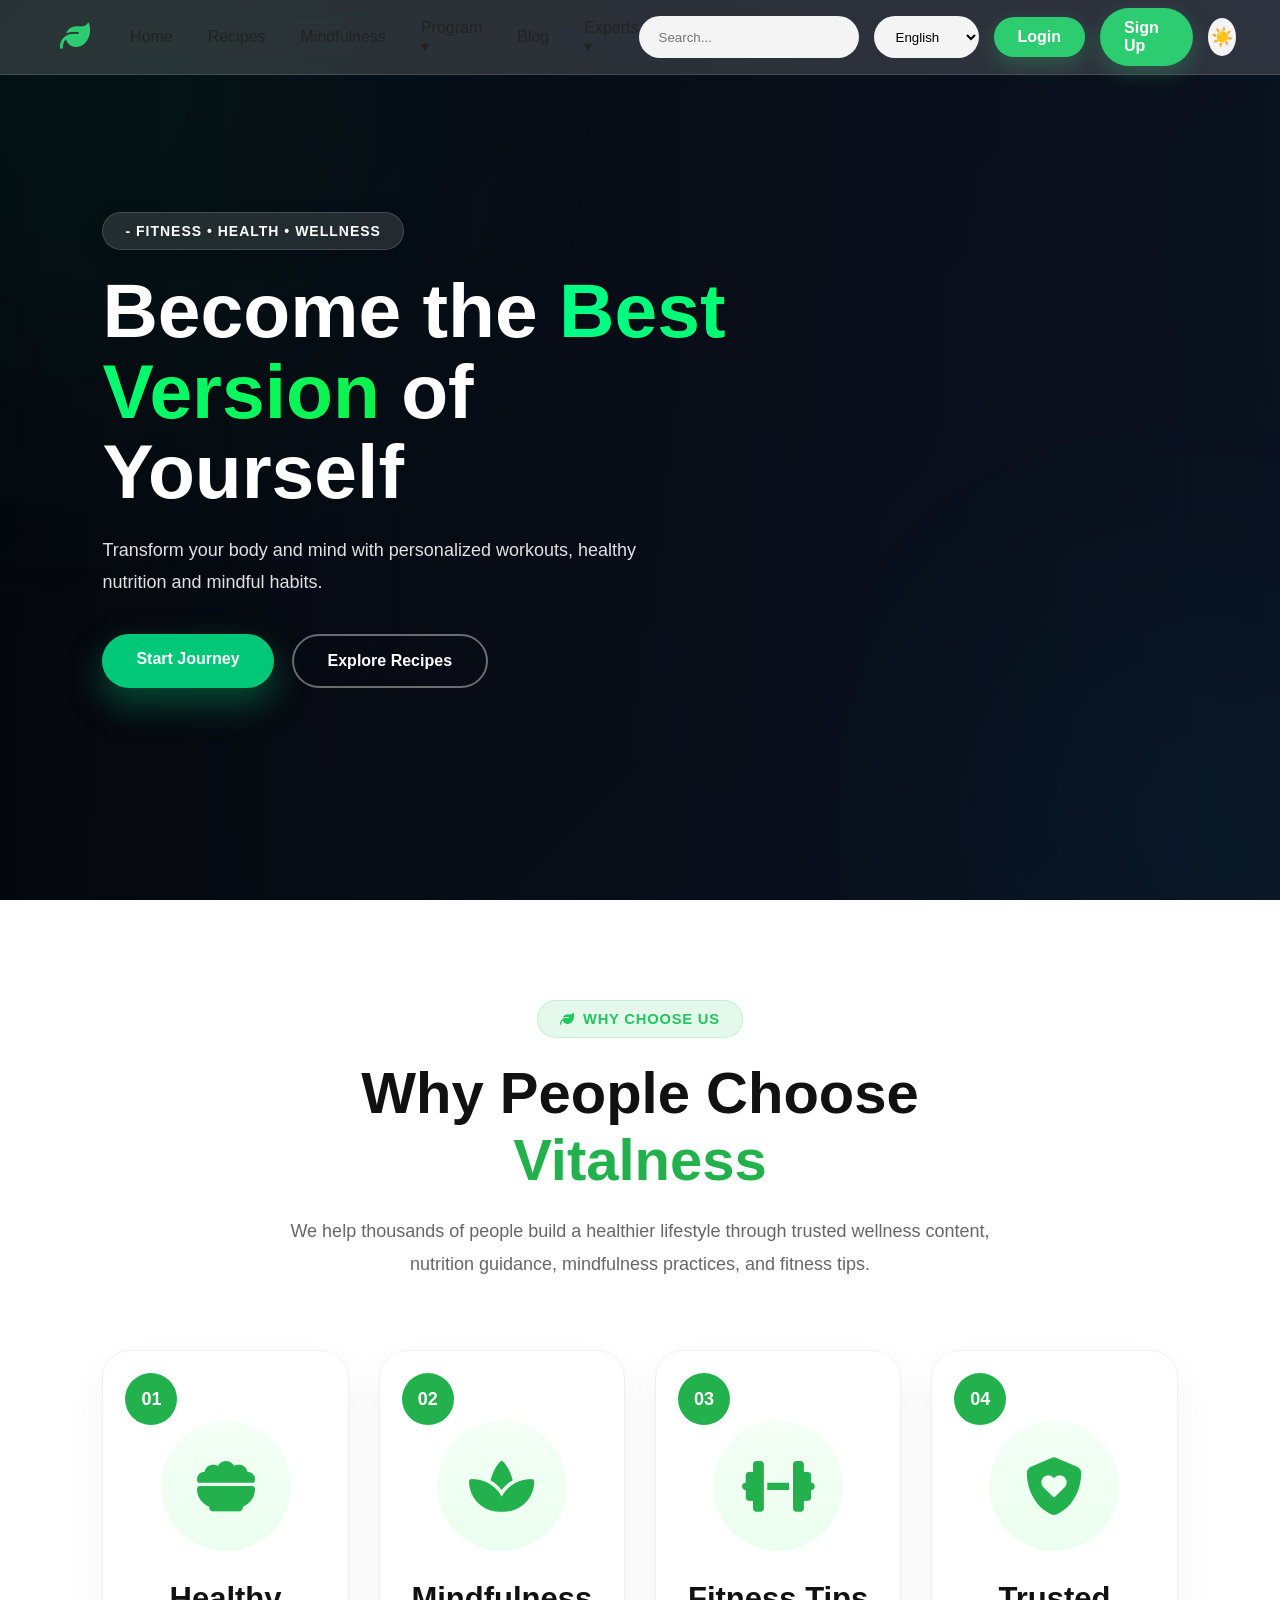
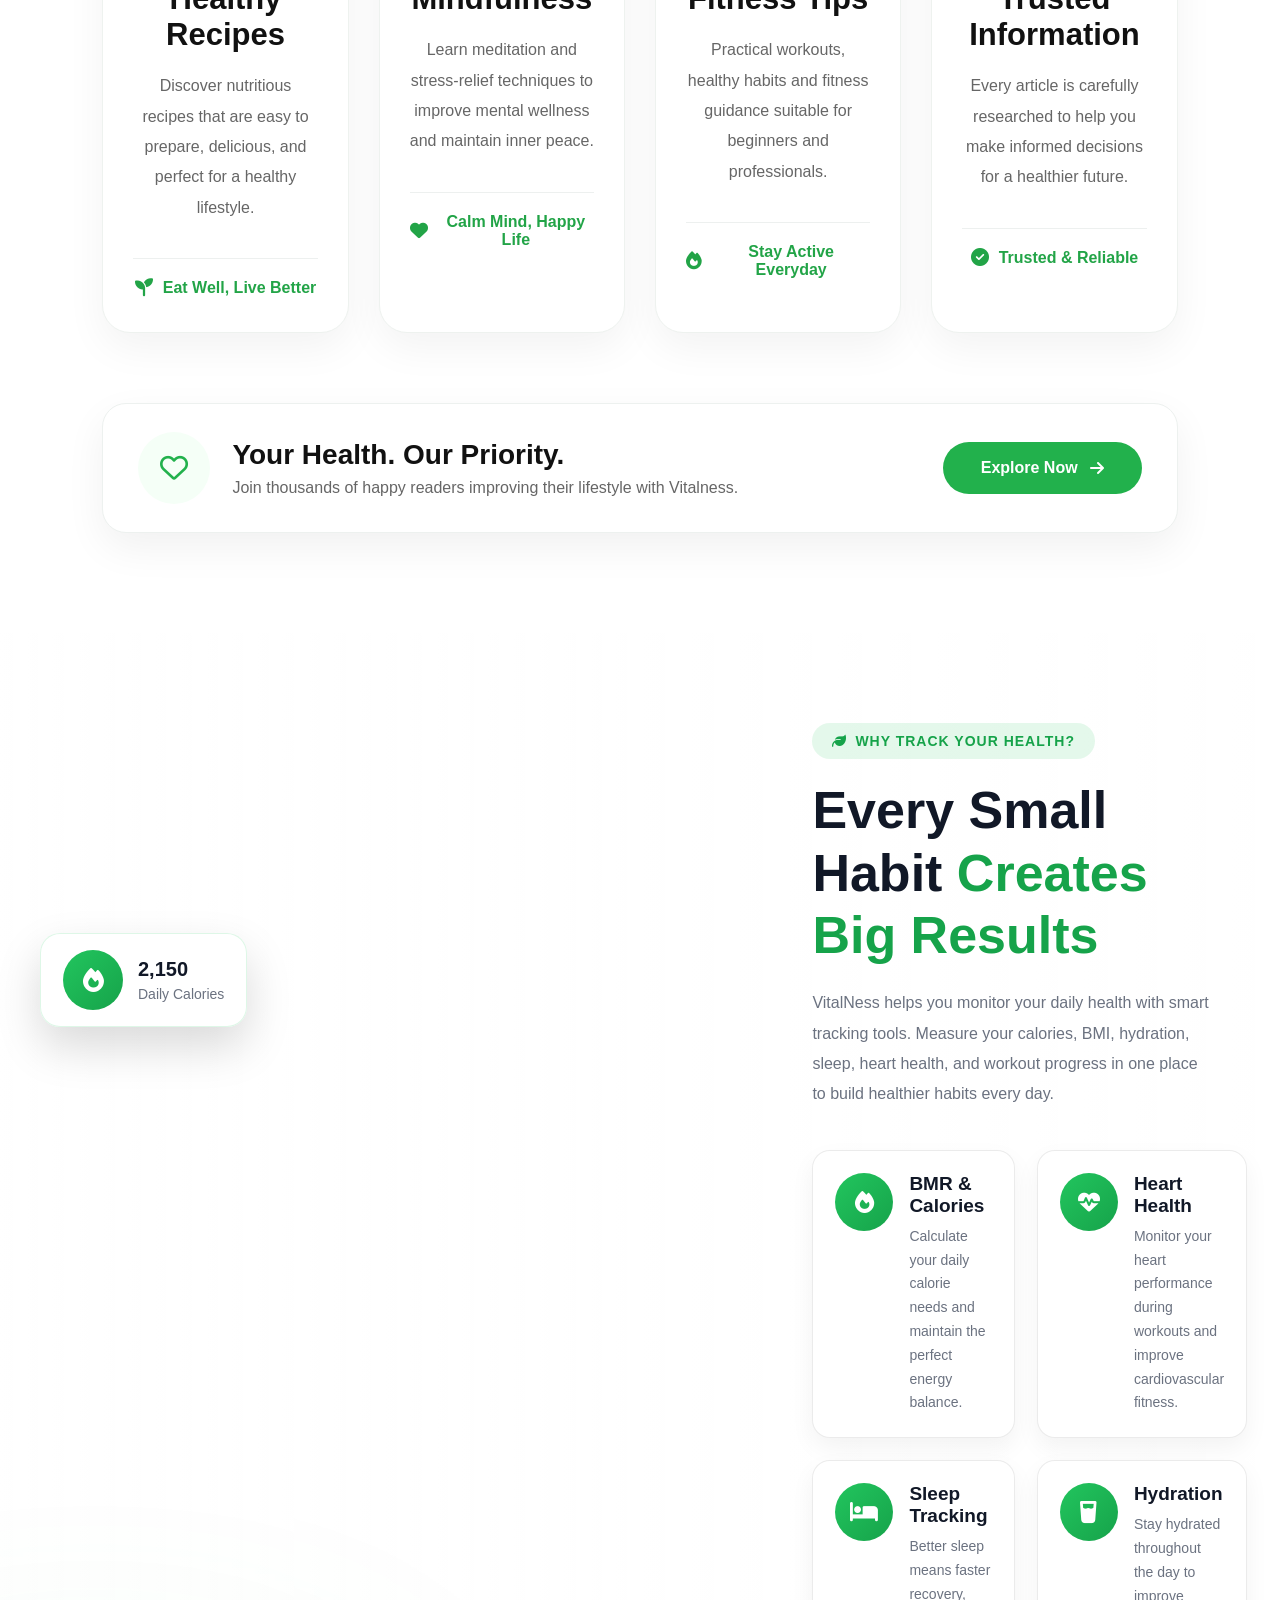
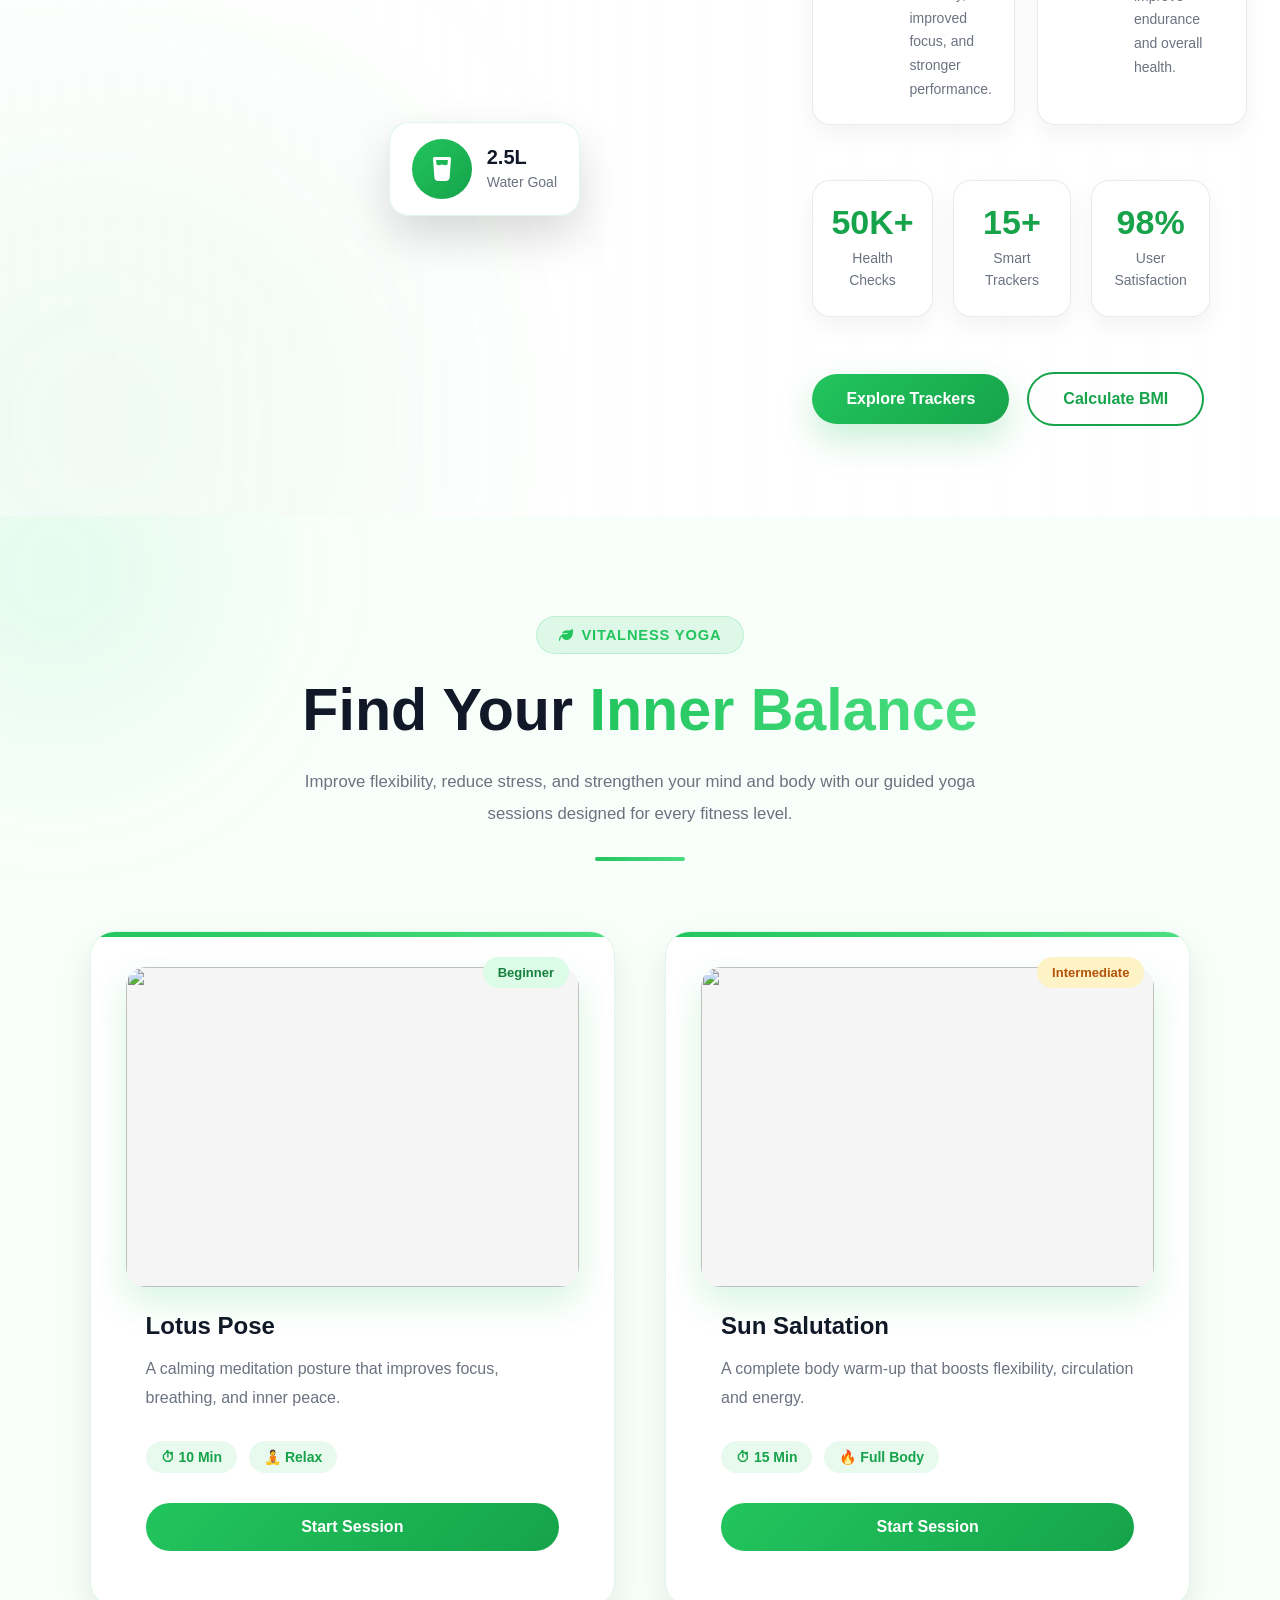
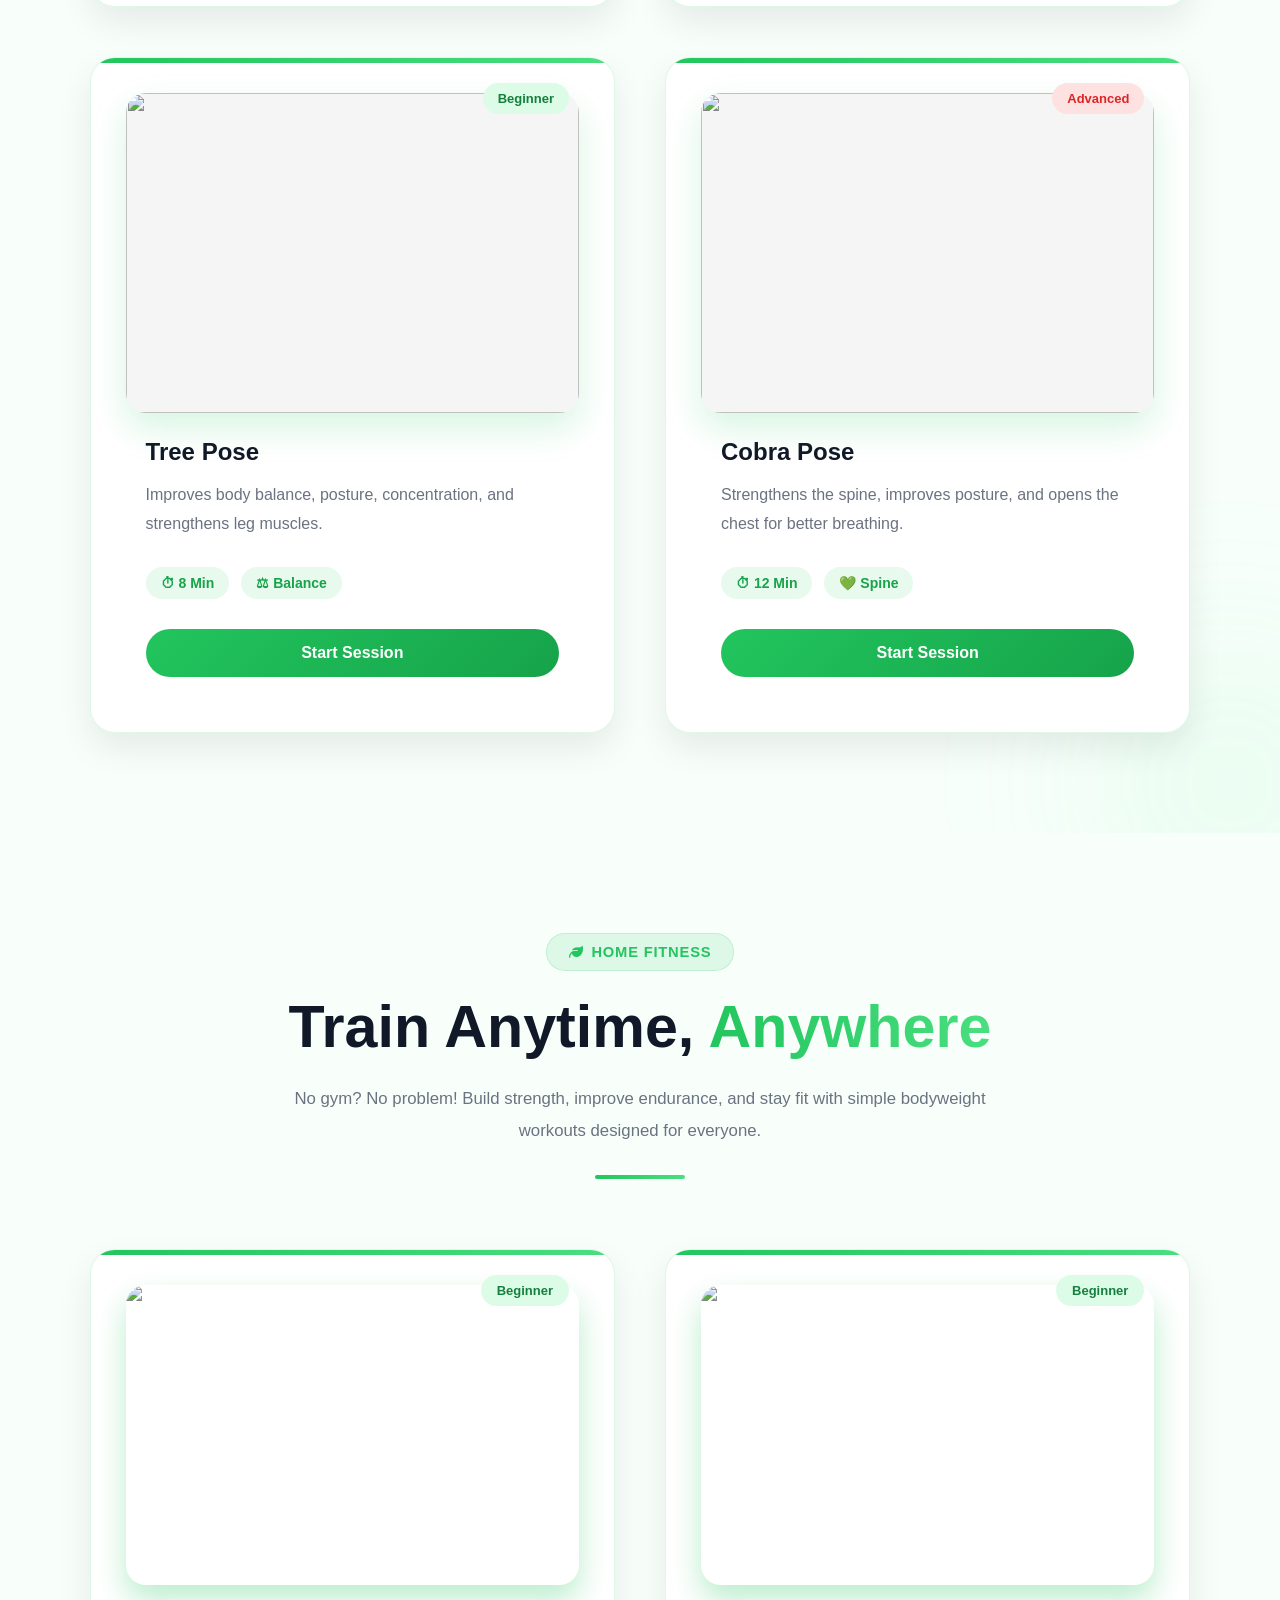
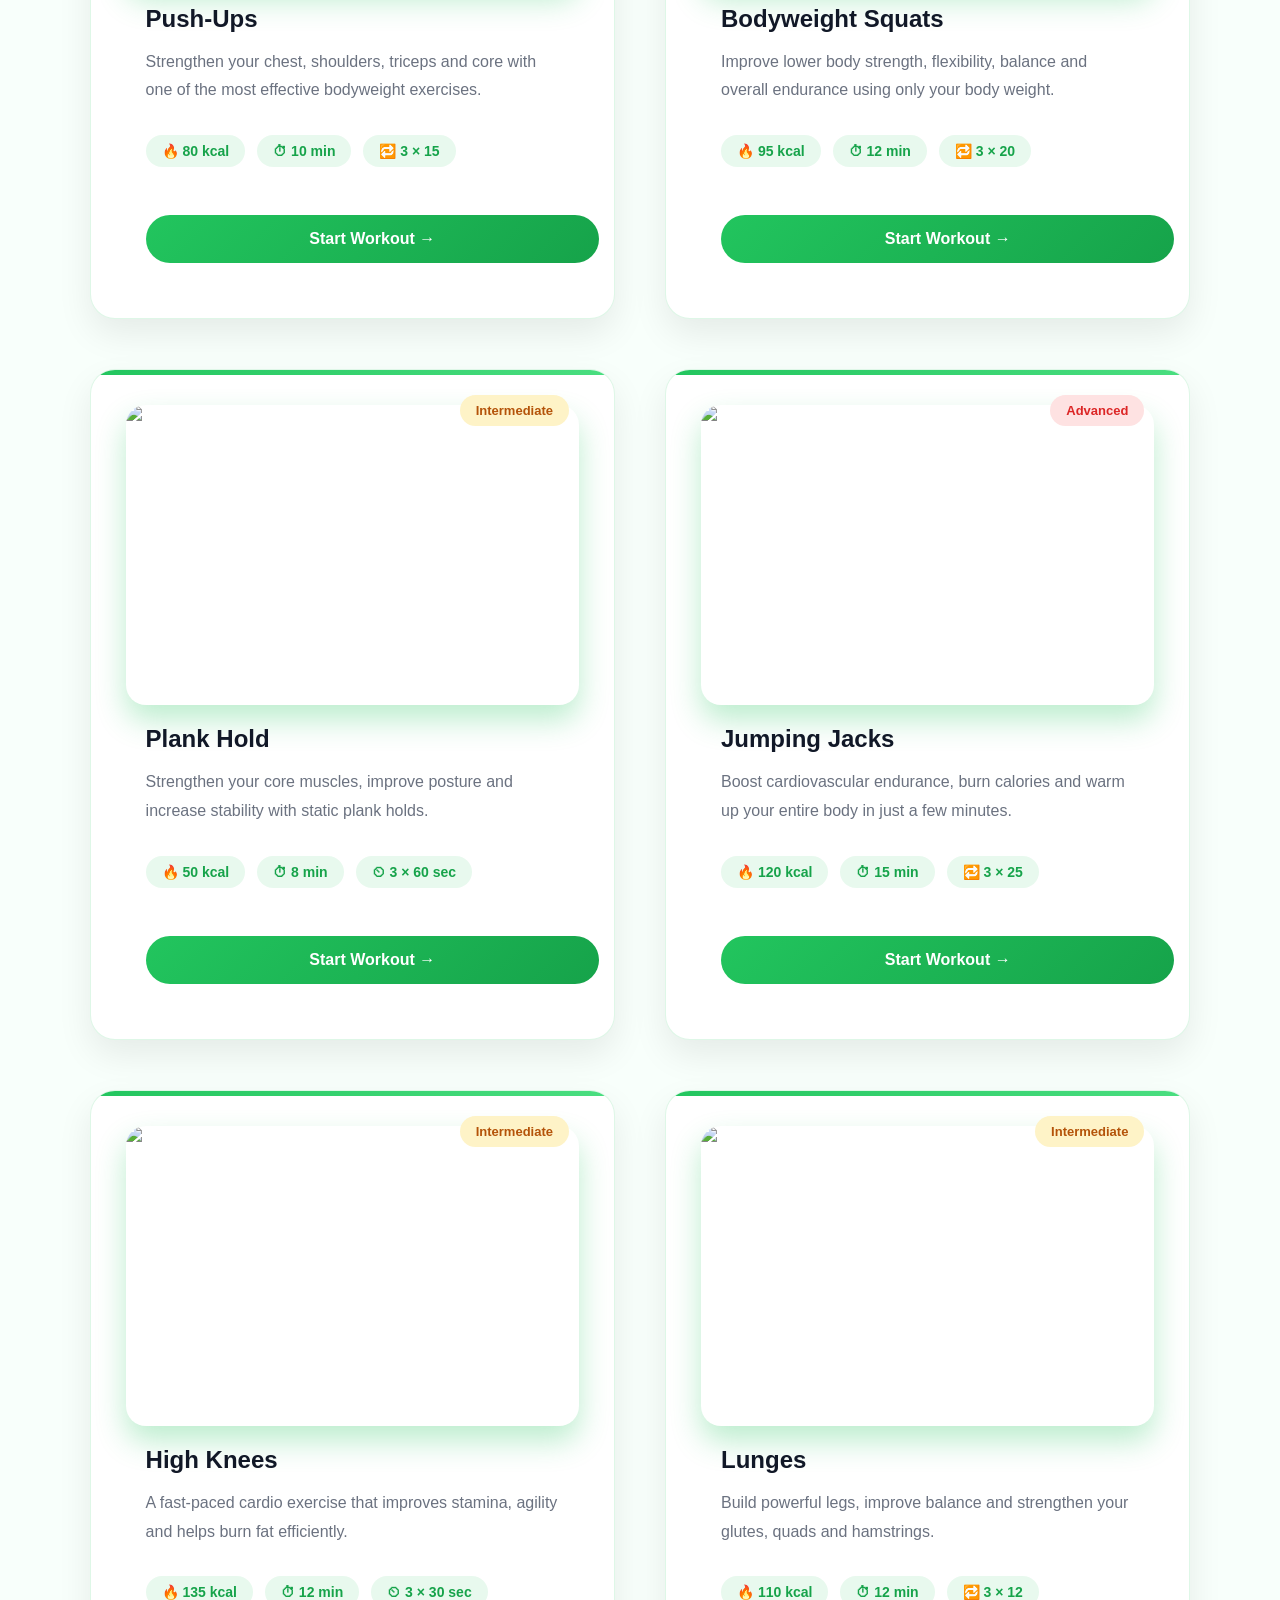
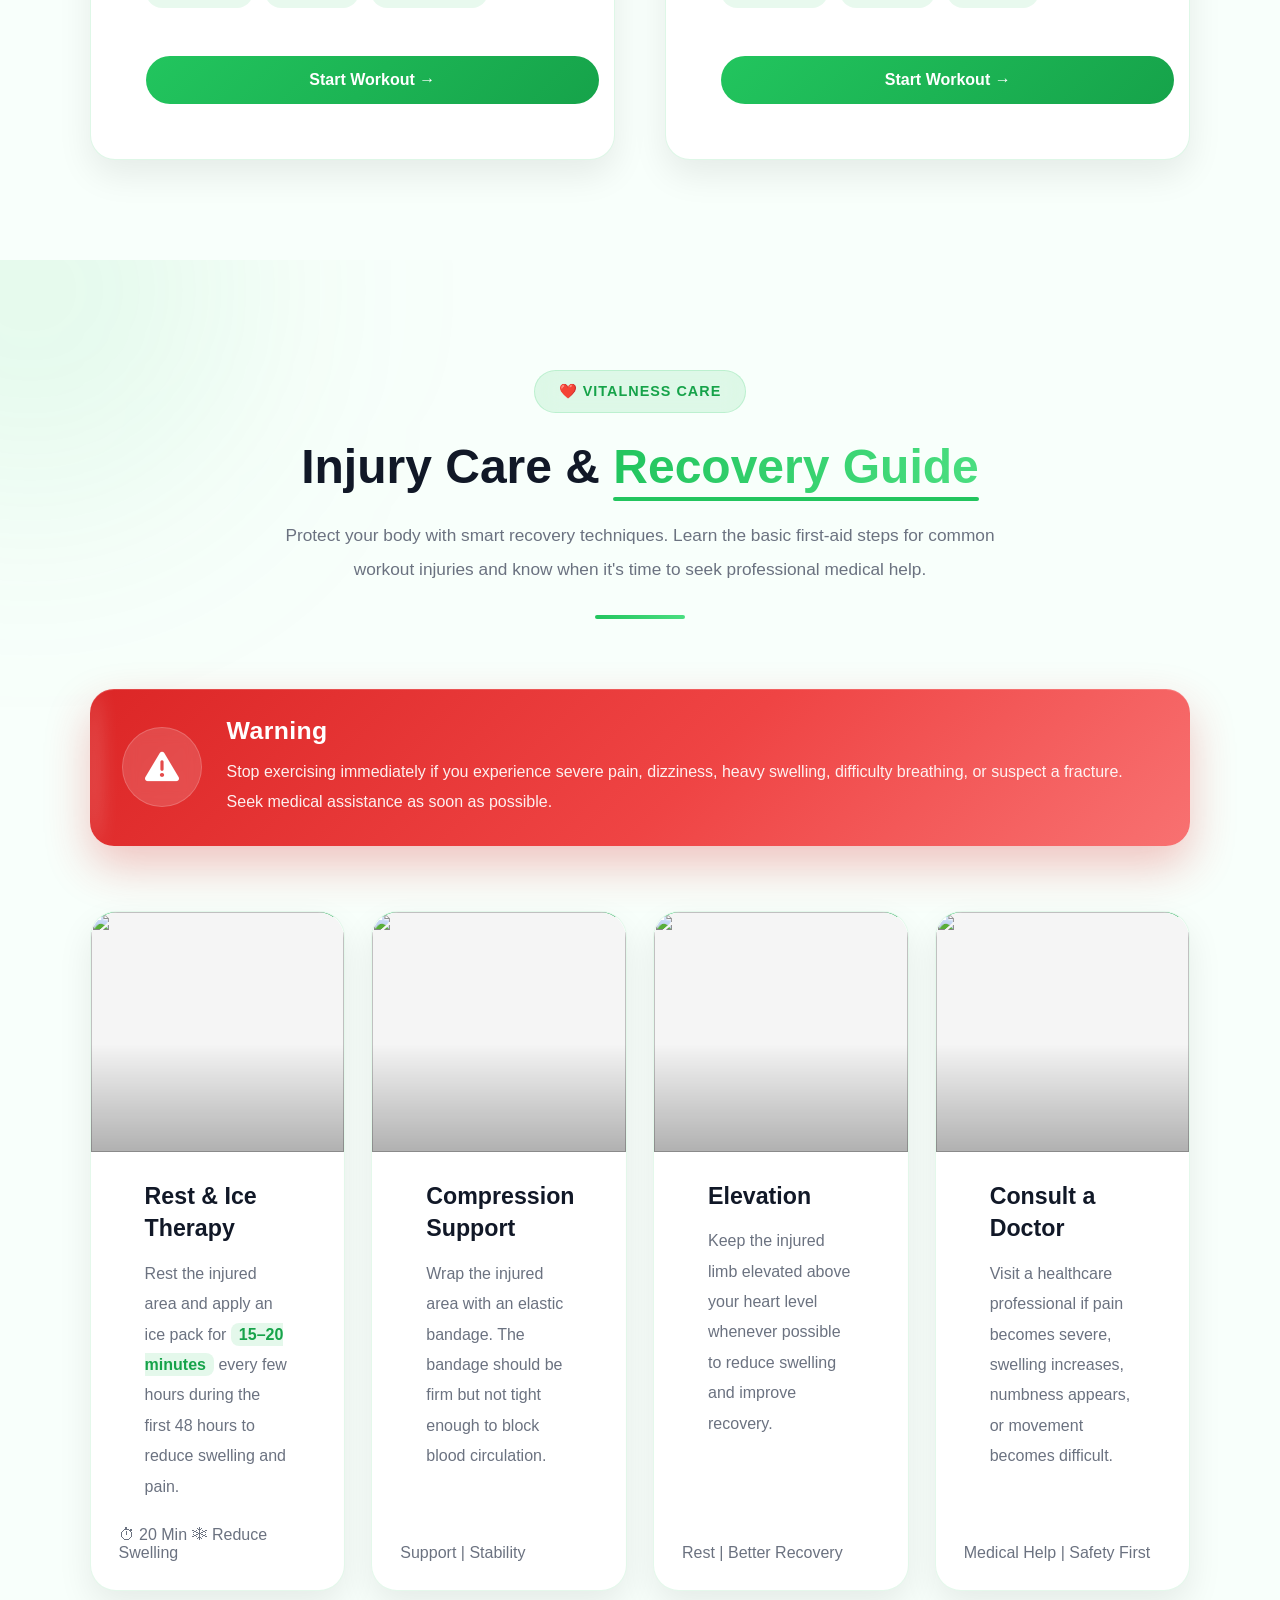
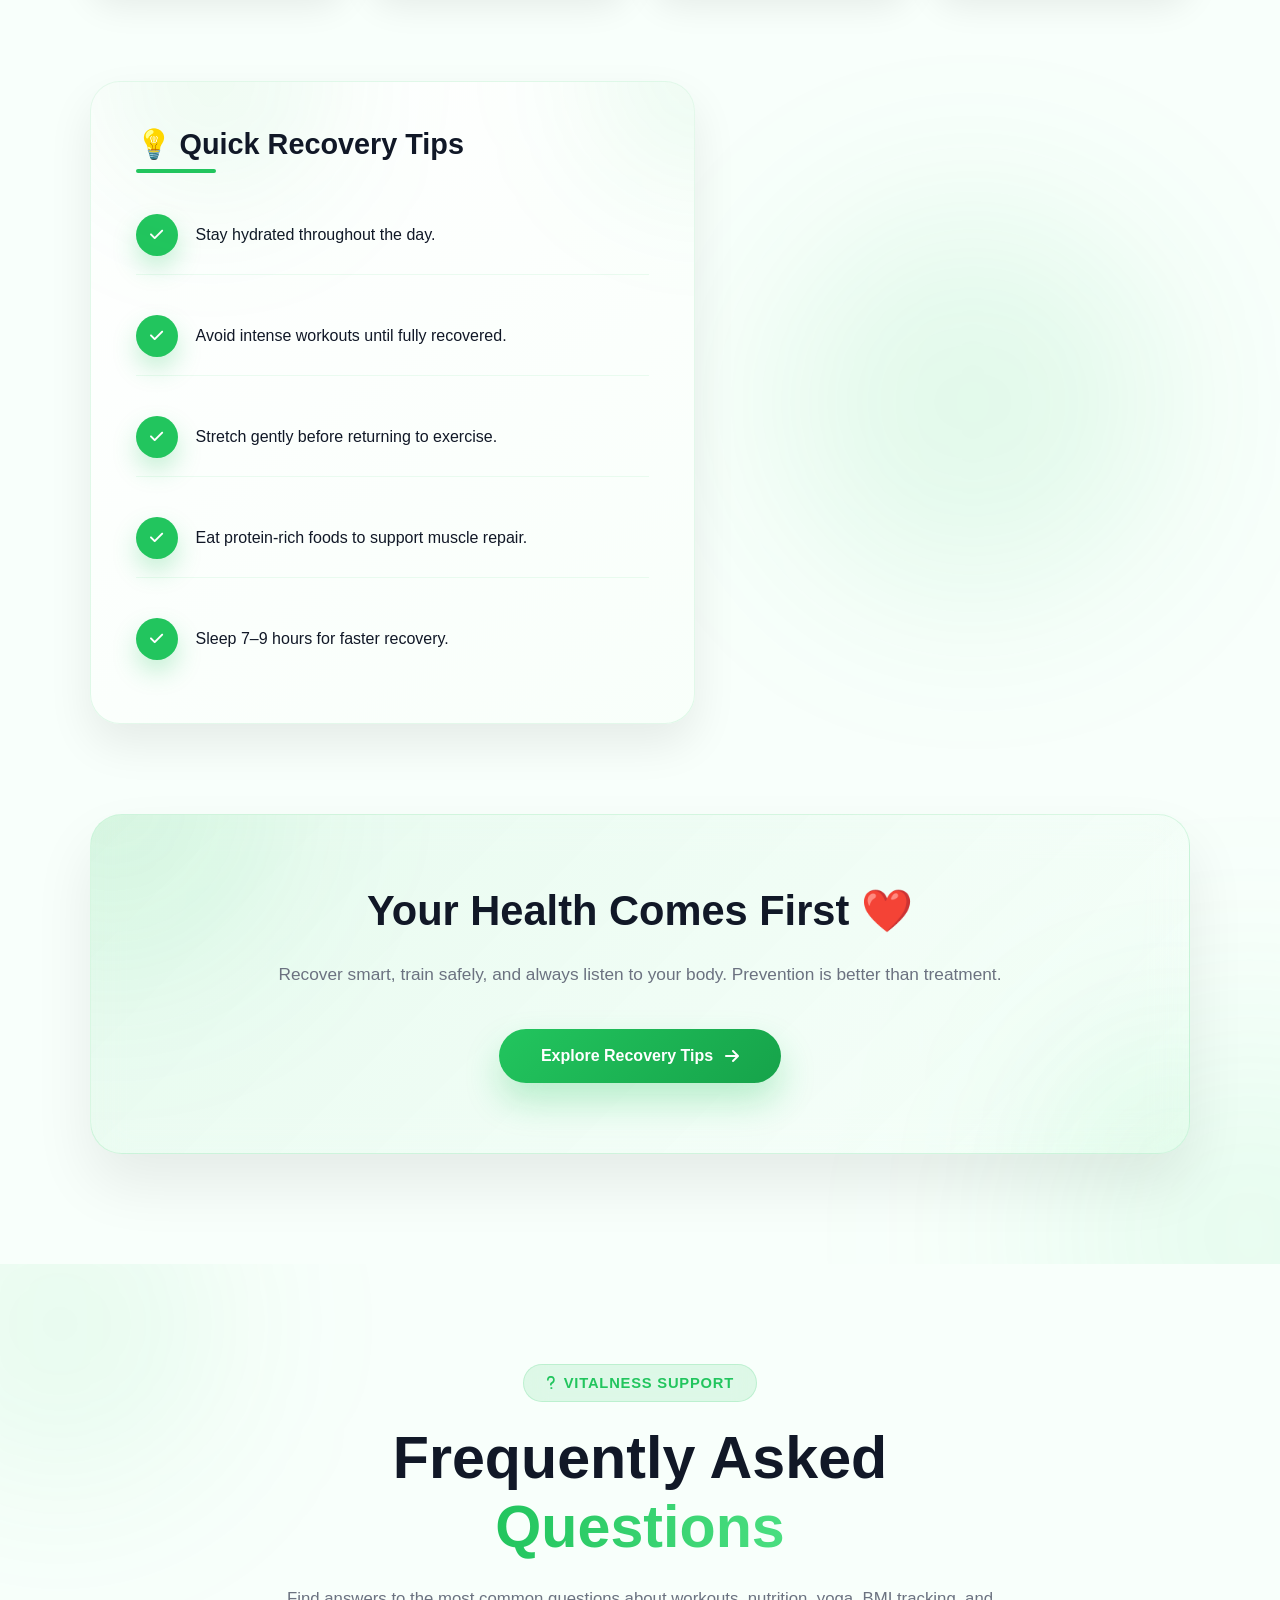
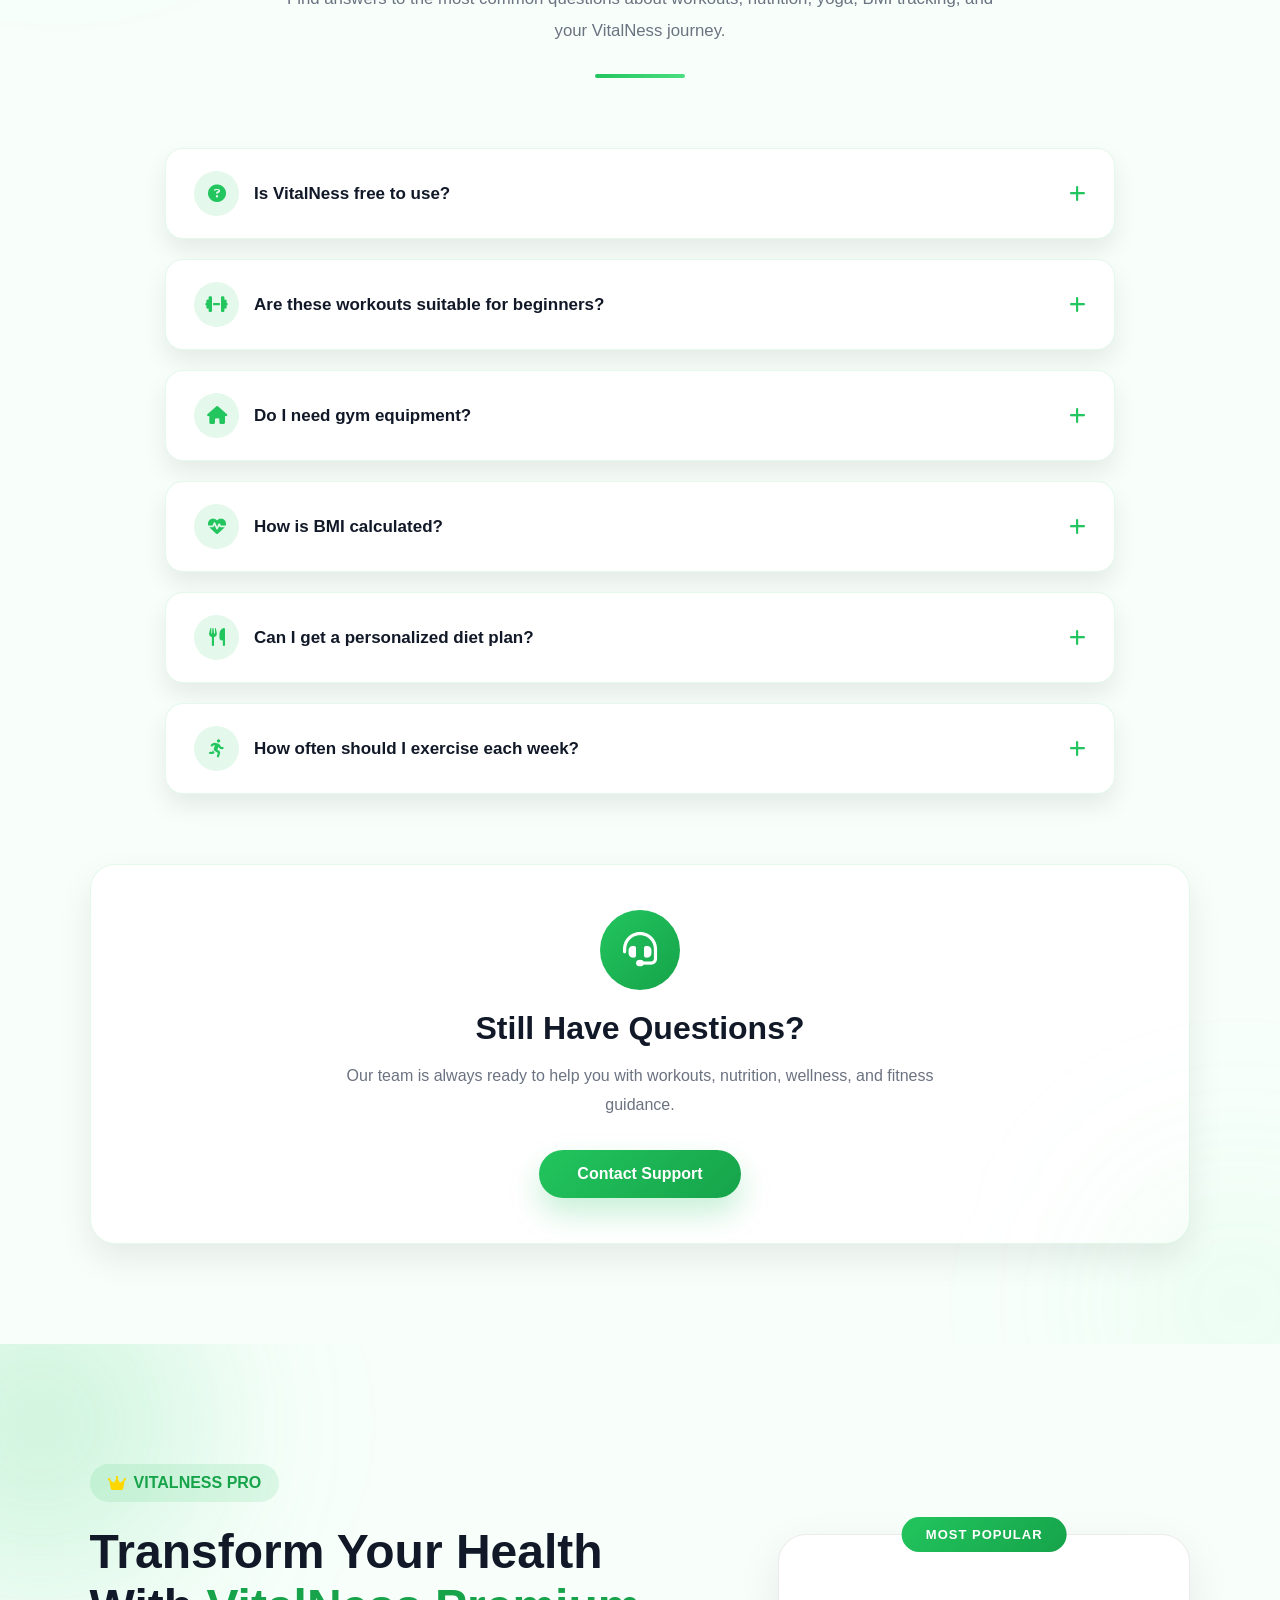
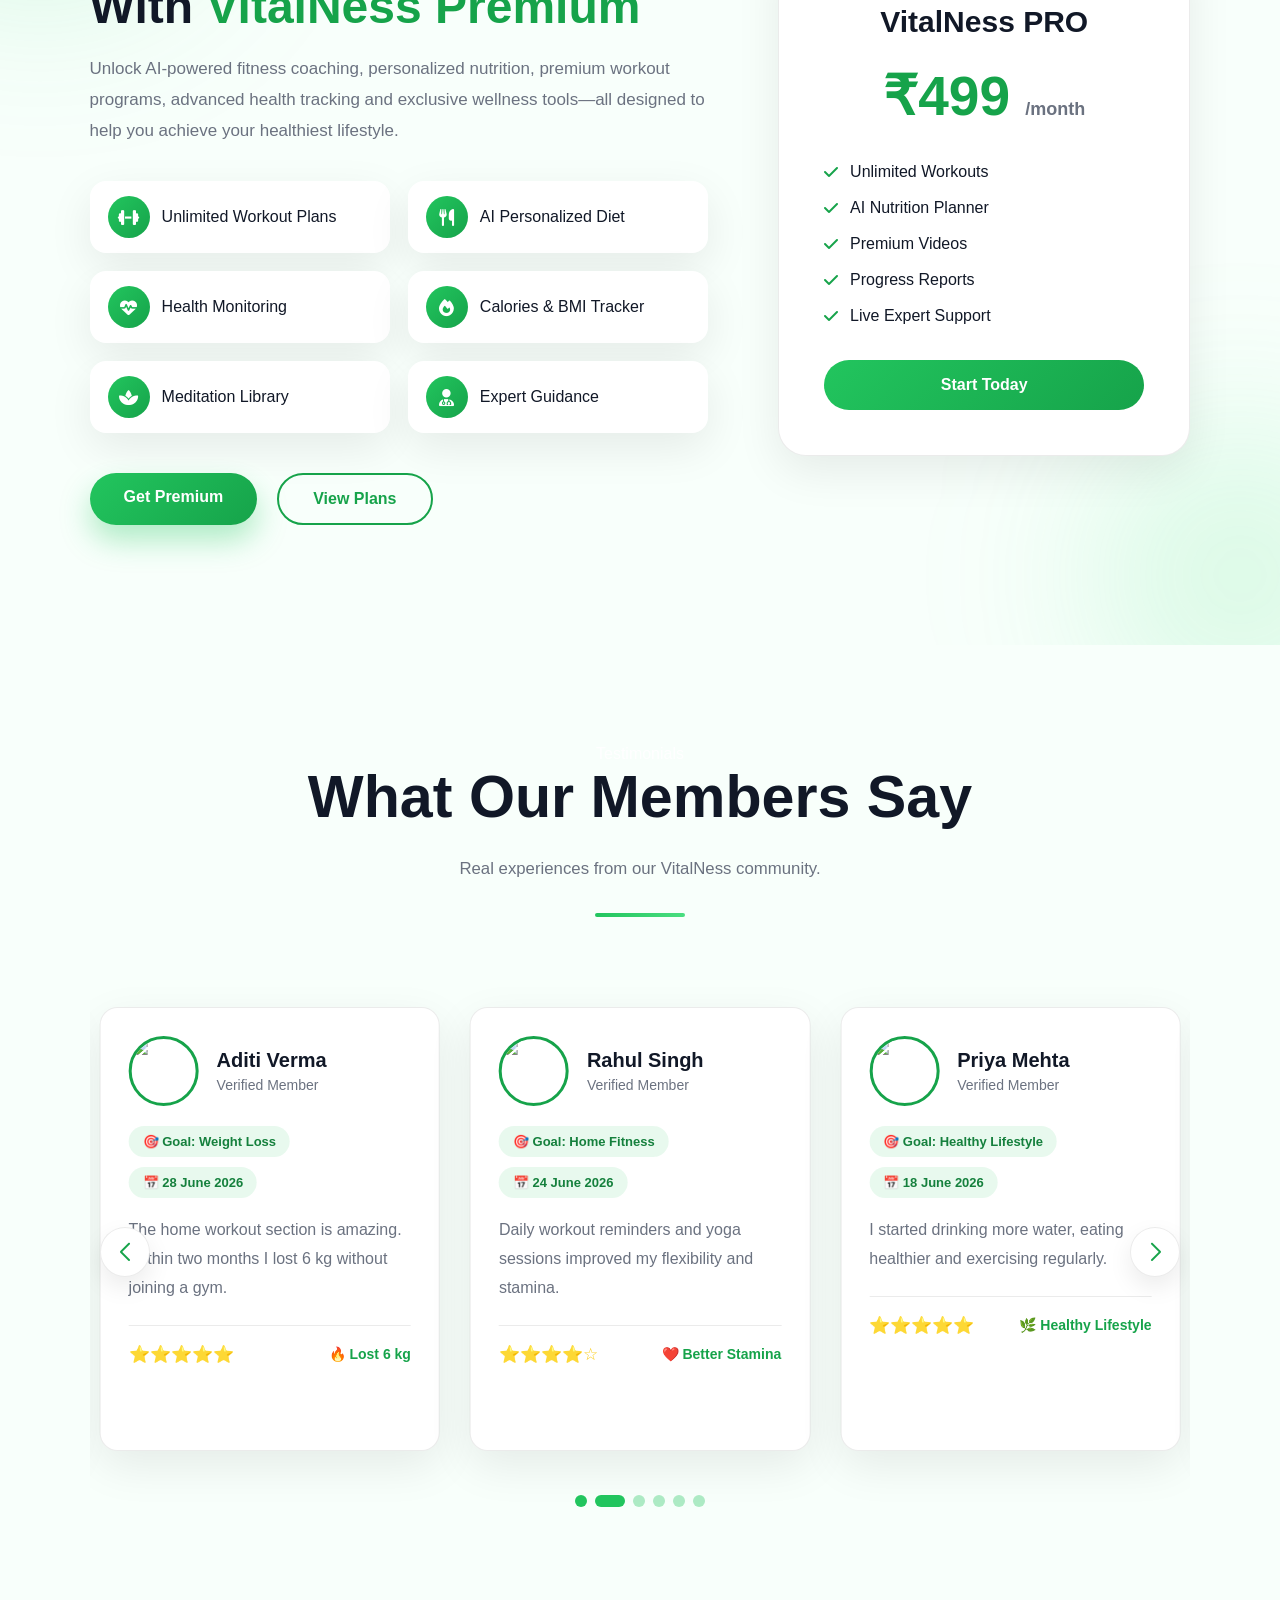
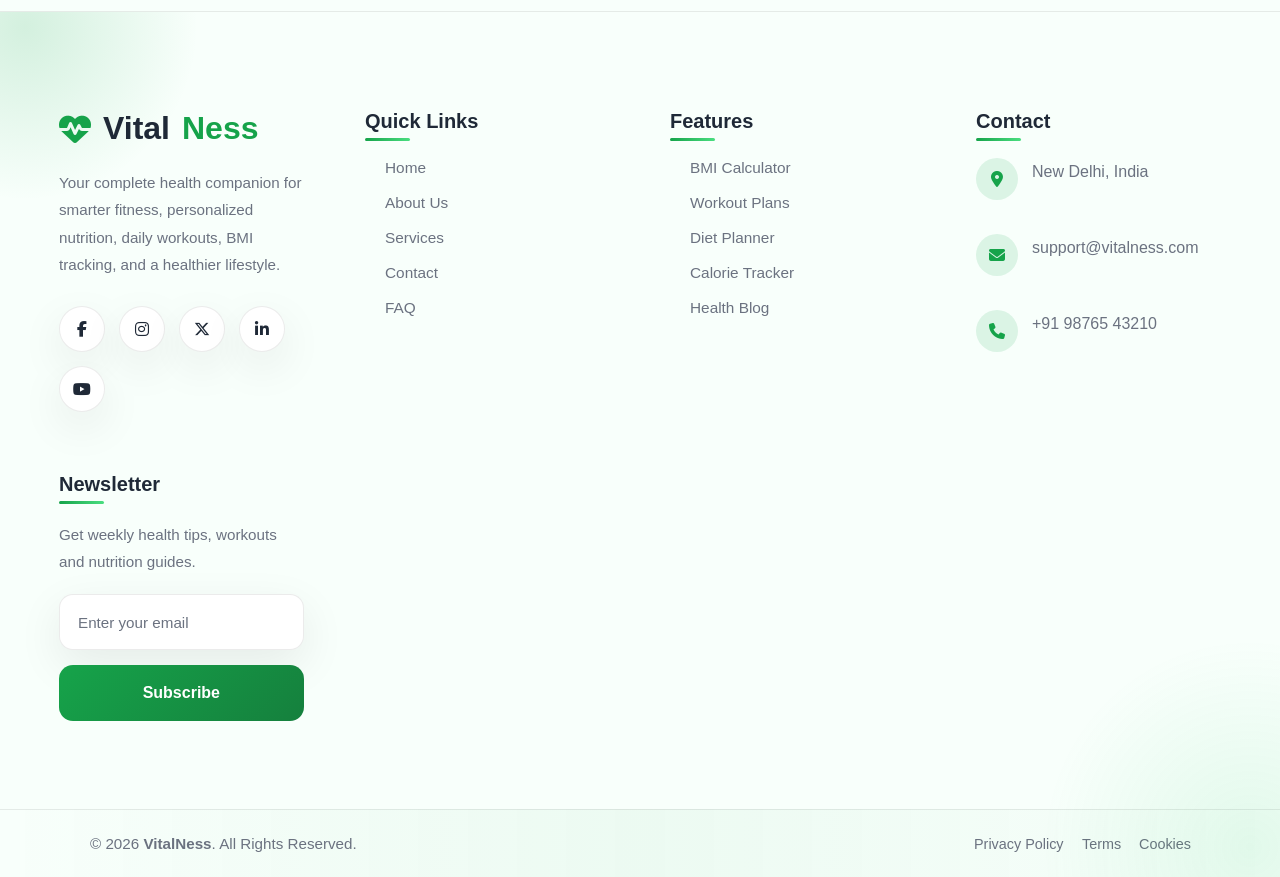
==== commit c223f14b: "Enhance section tag with icon for VITALNESS SUPPORT" ====
--- a/index.html
+++ b/index.html
@@ -1270,7 +1270,7 @@
     <div class="section-title">
 
         <span class="section-tag">
-            ❓ VITALNESS SUPPORT
+            <i class="fa-solid fa-question"></i> VITALNESS SUPPORT
         </span>
 
         <h2>
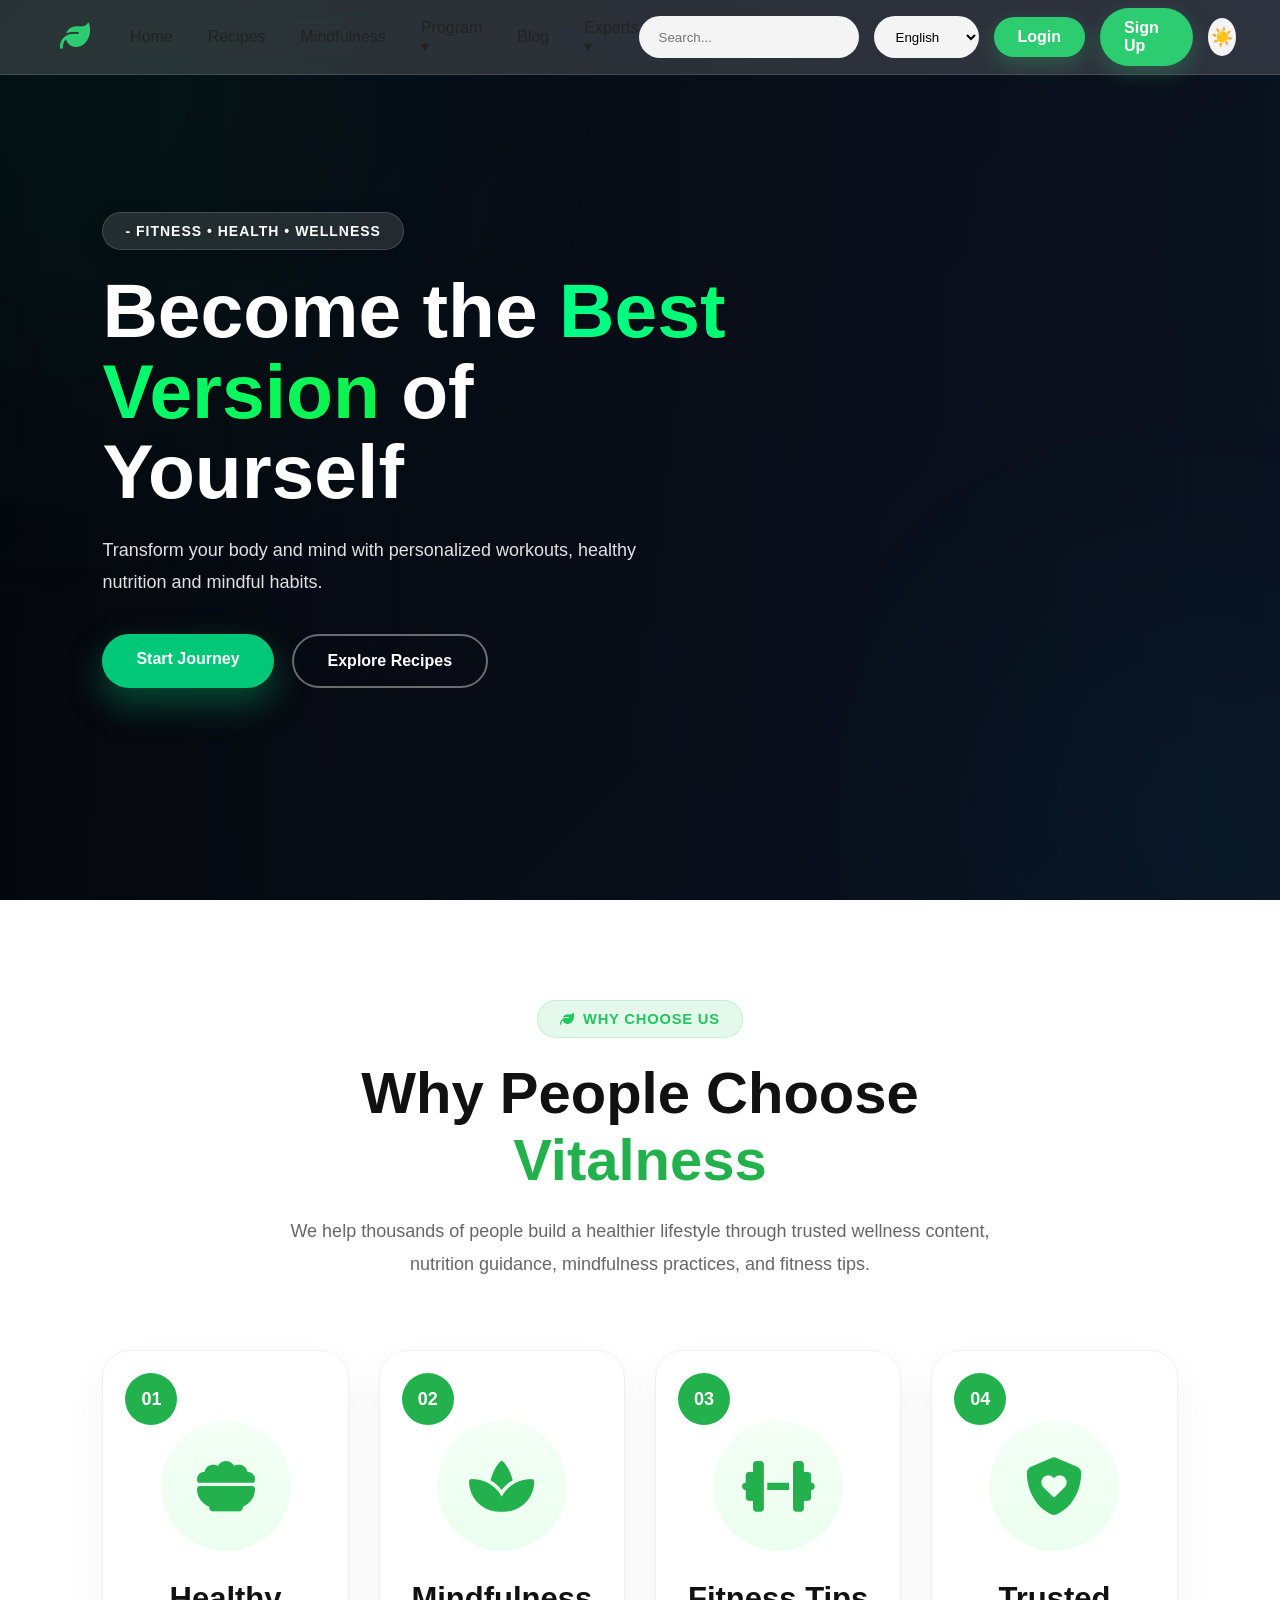
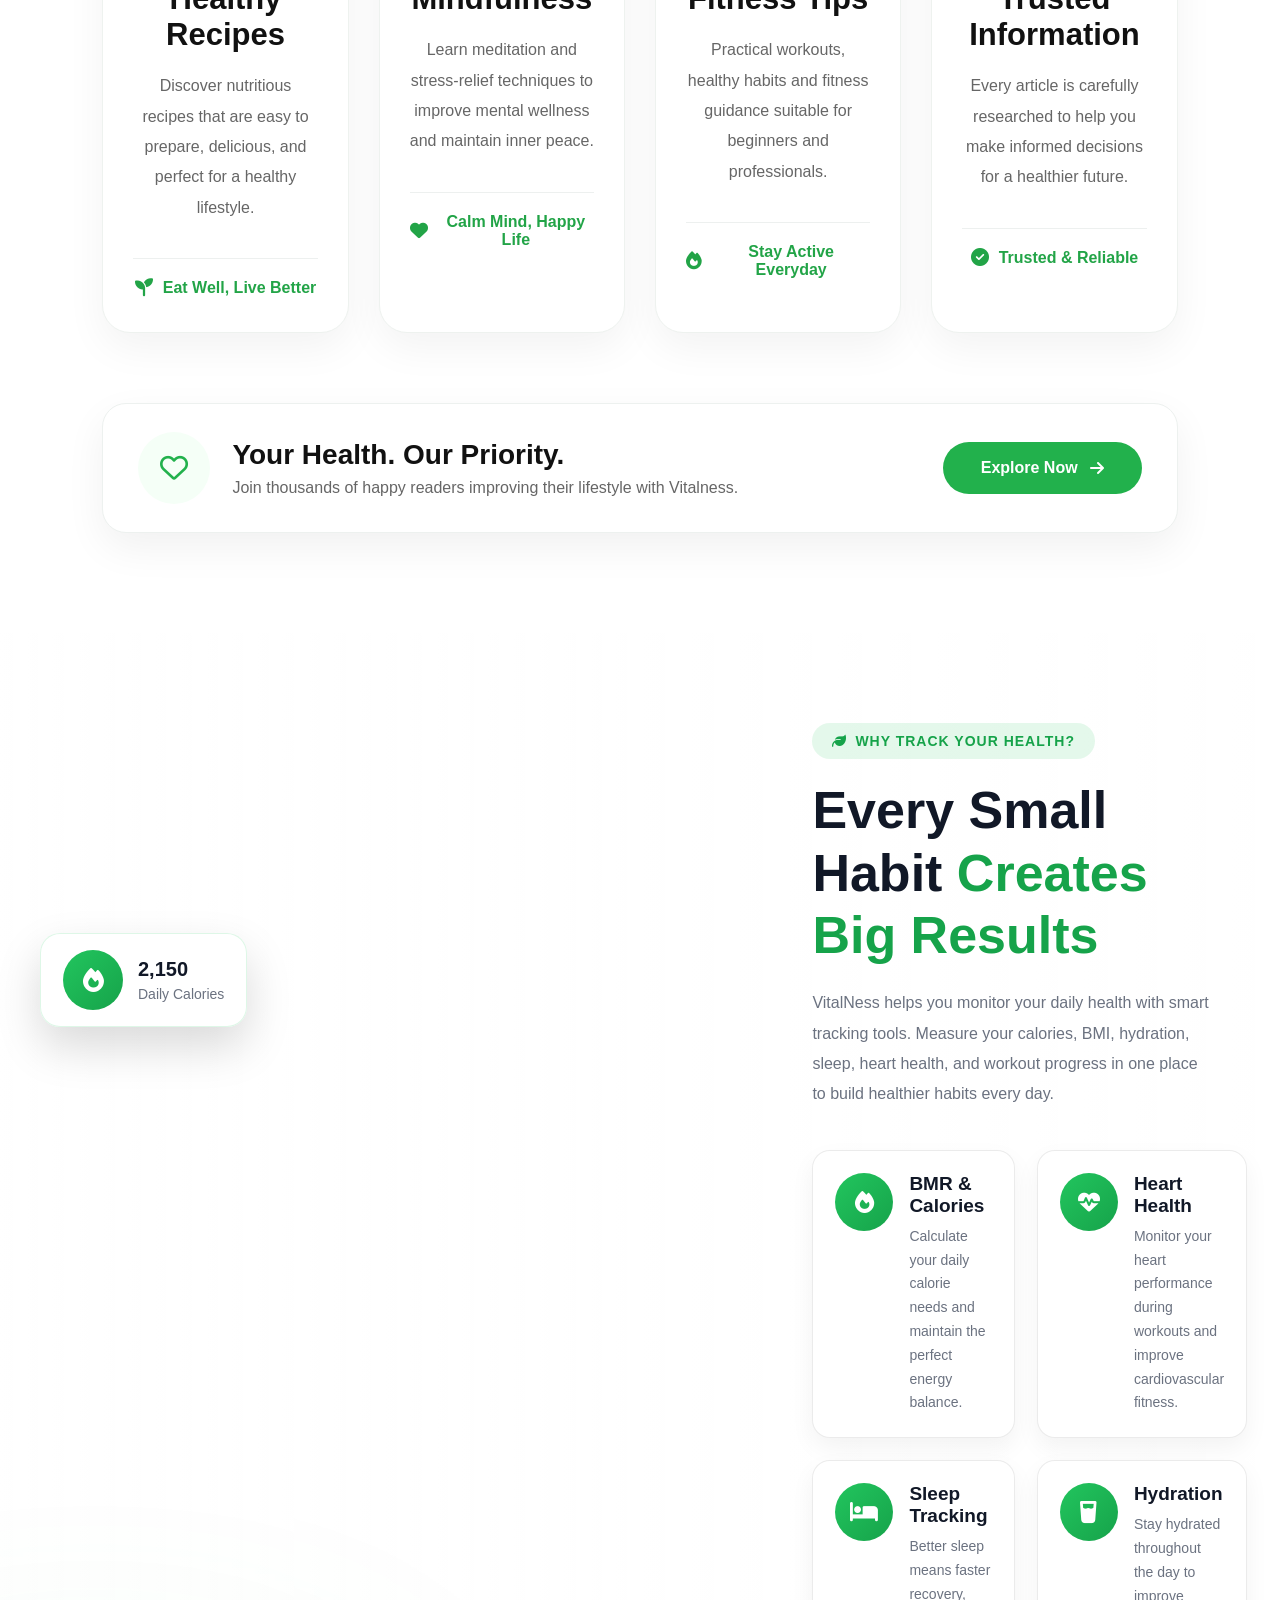
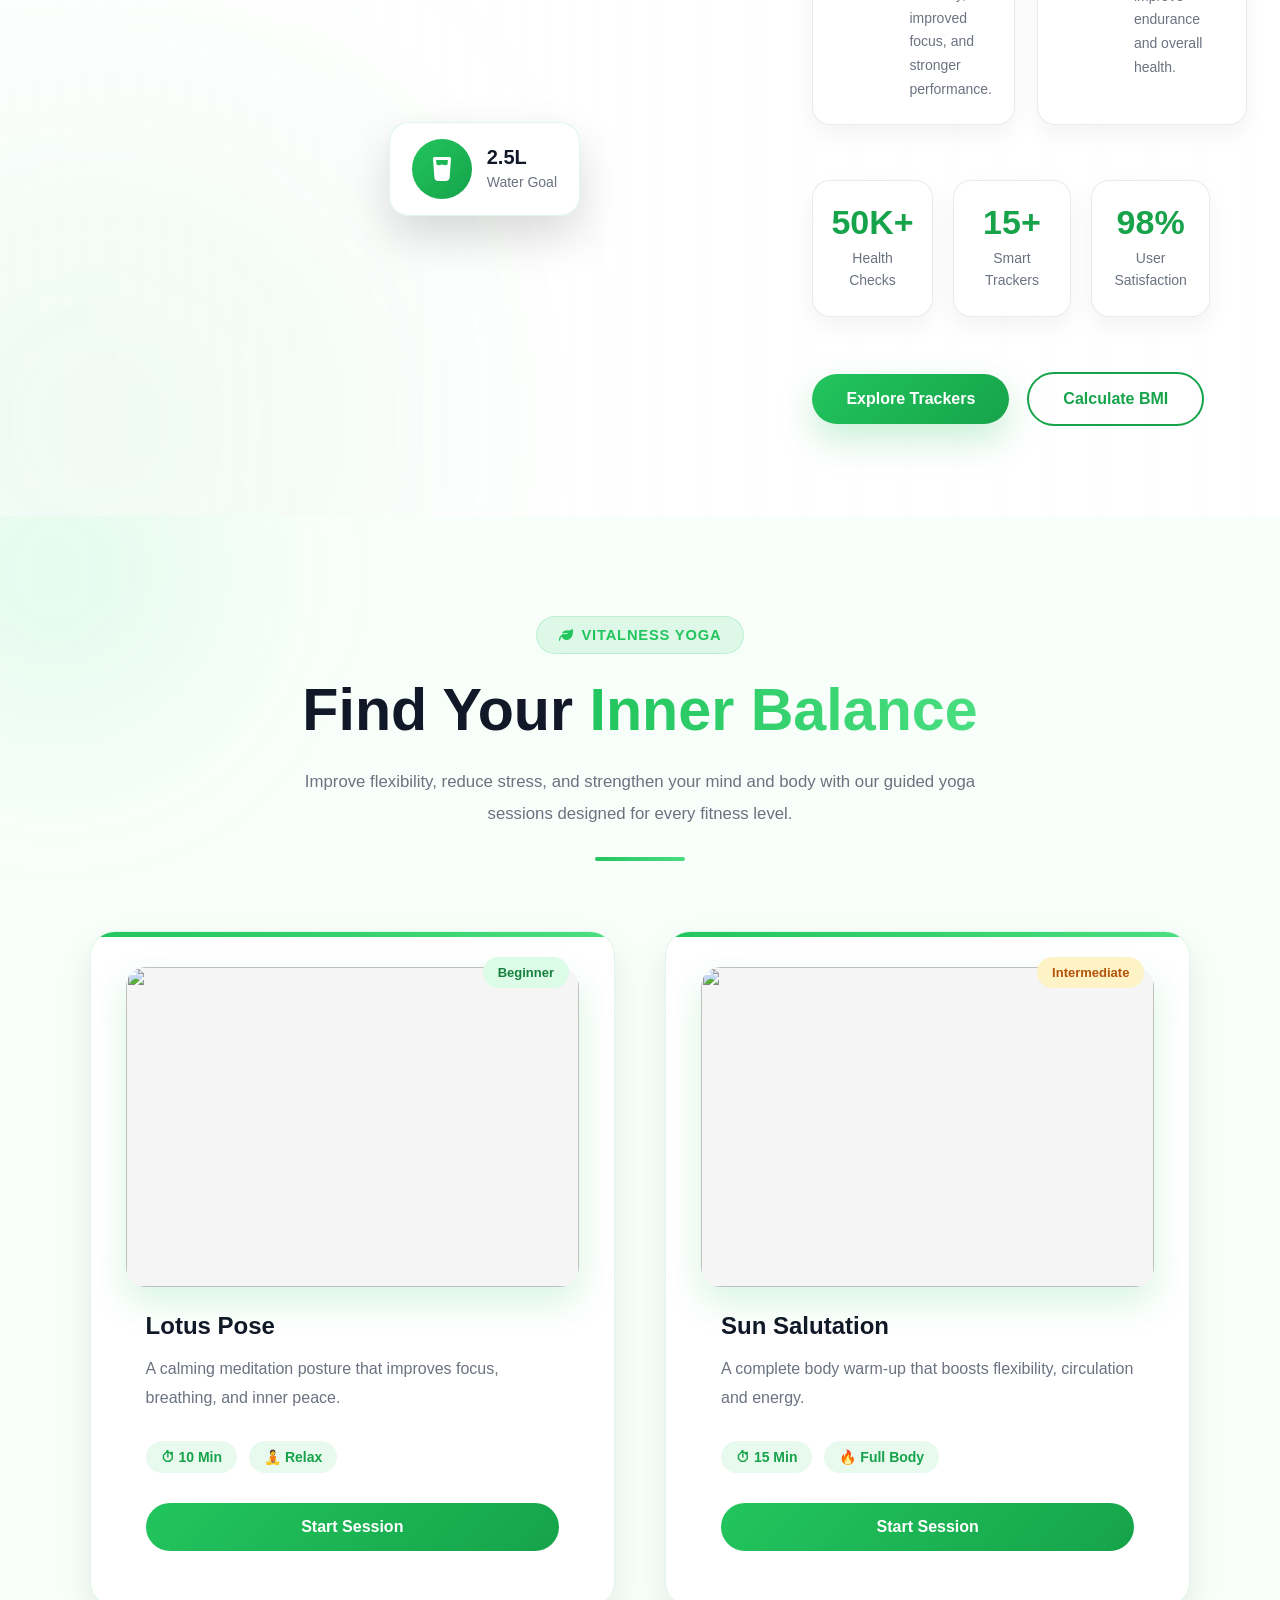
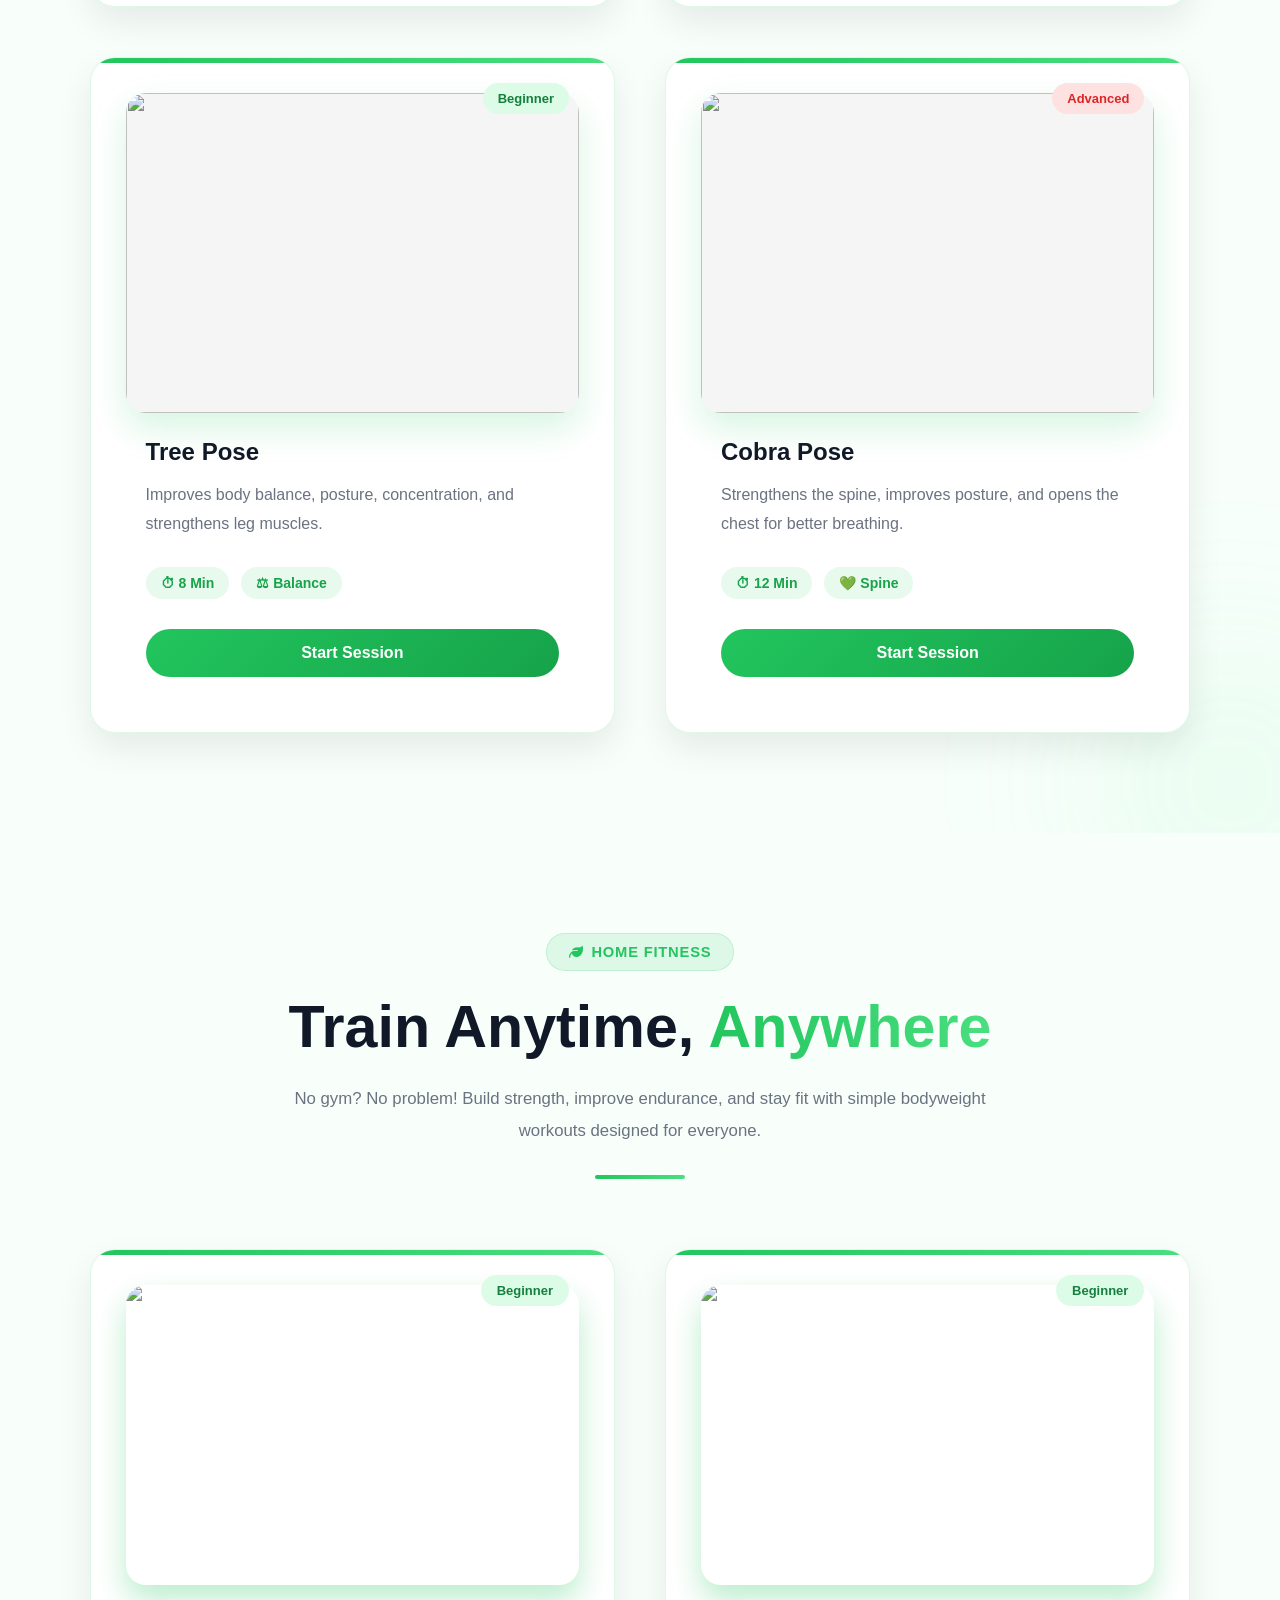
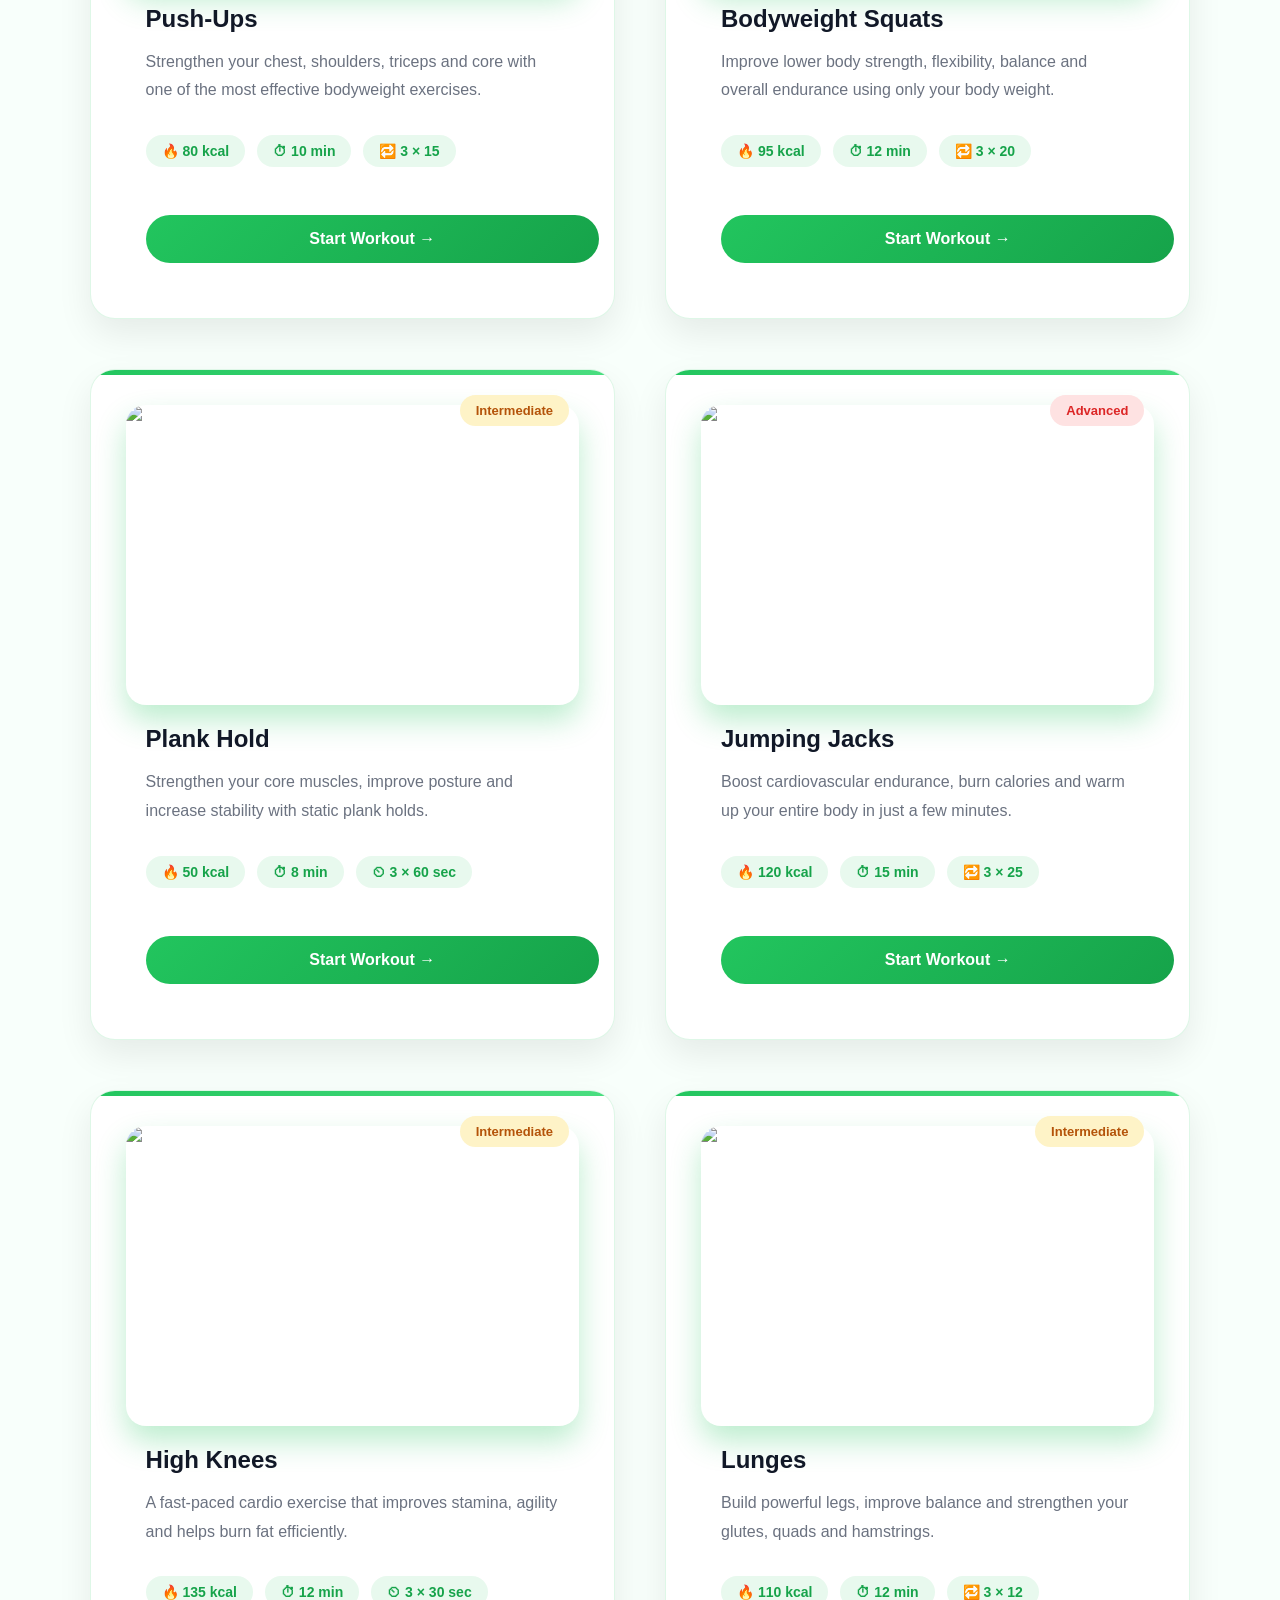
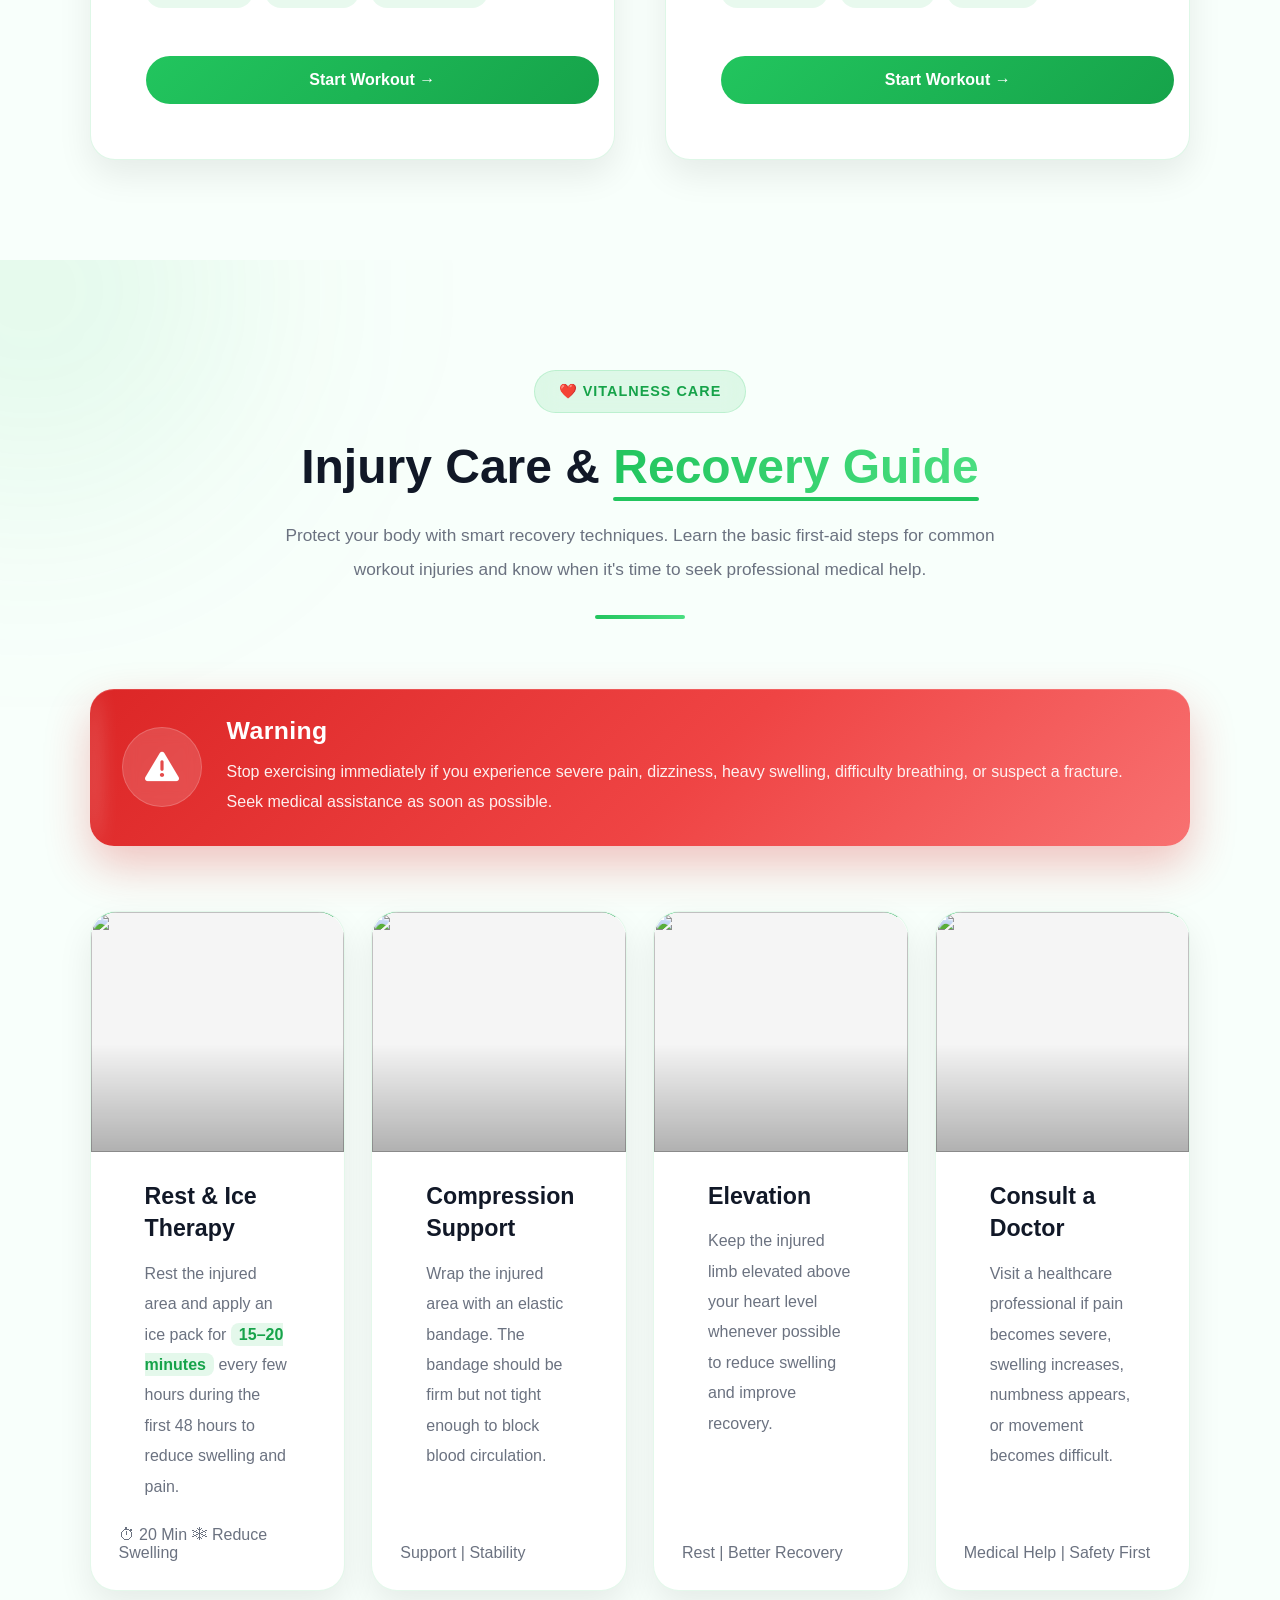
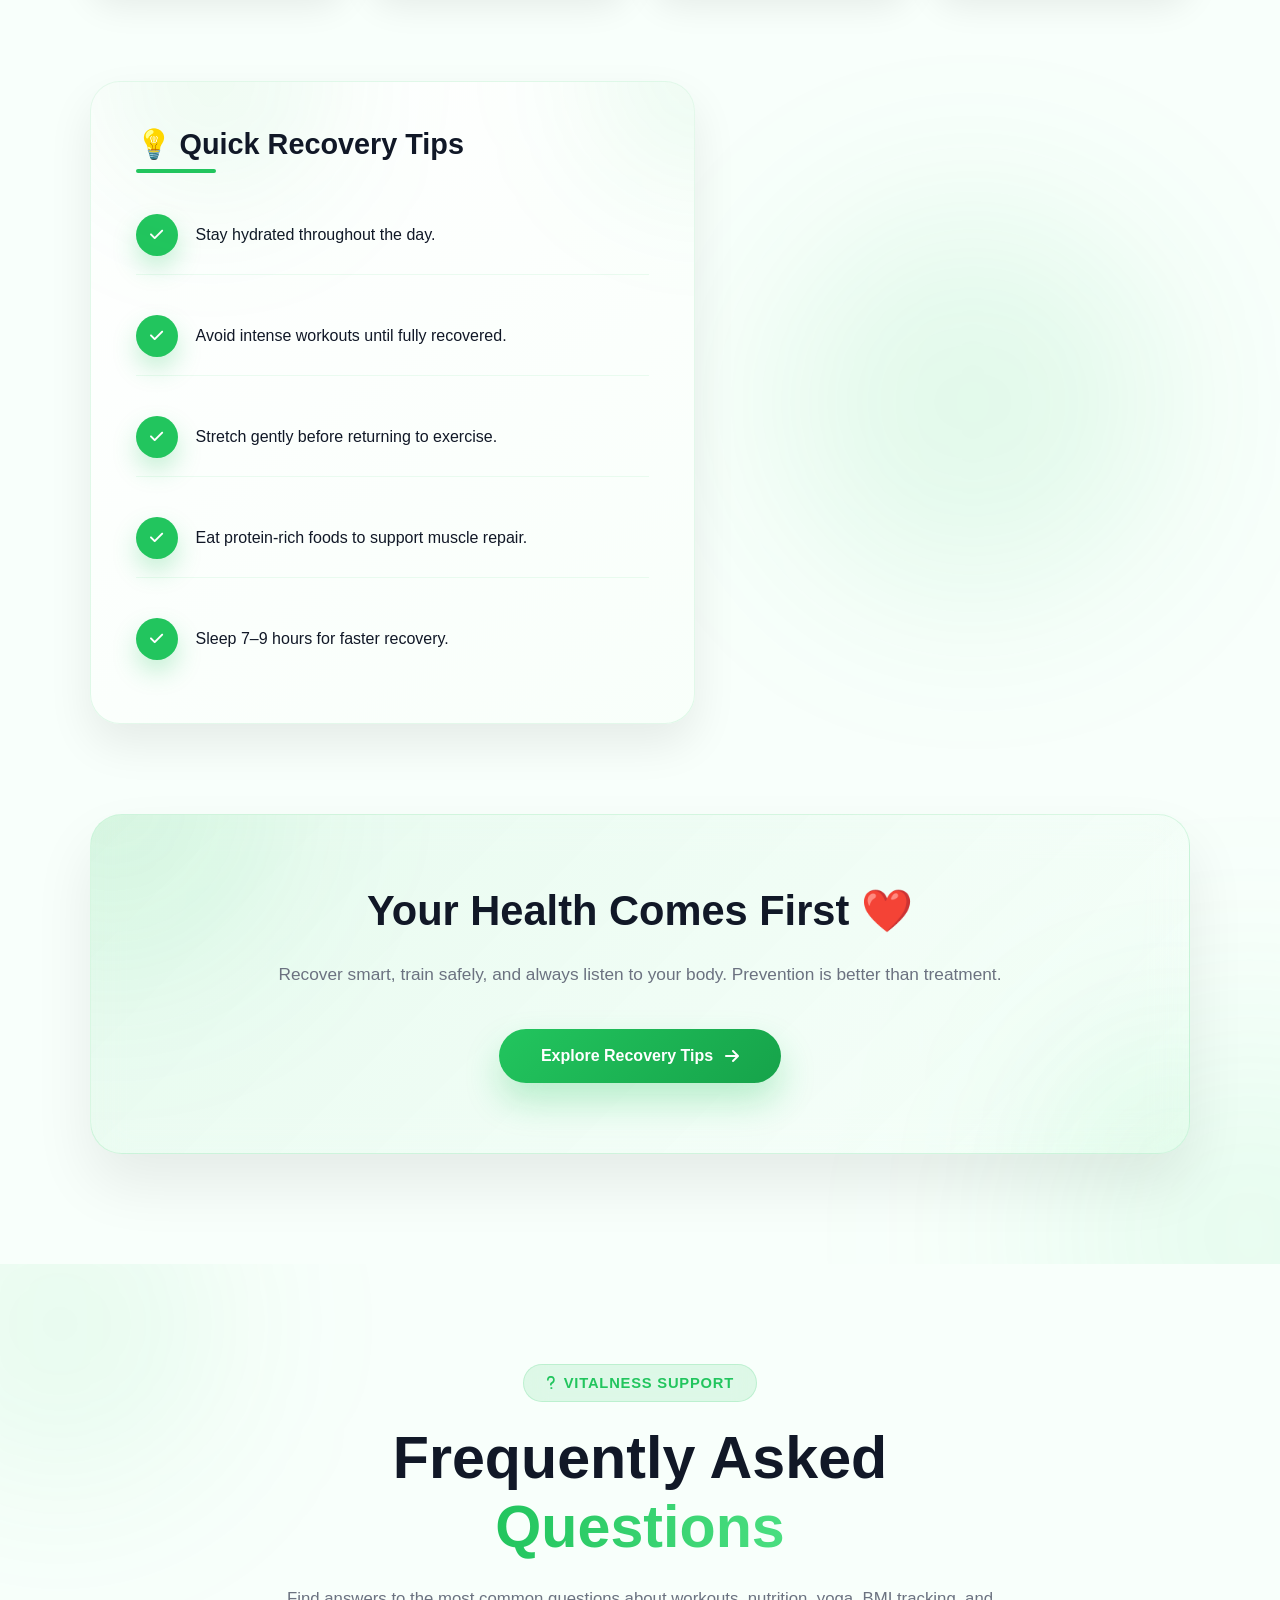
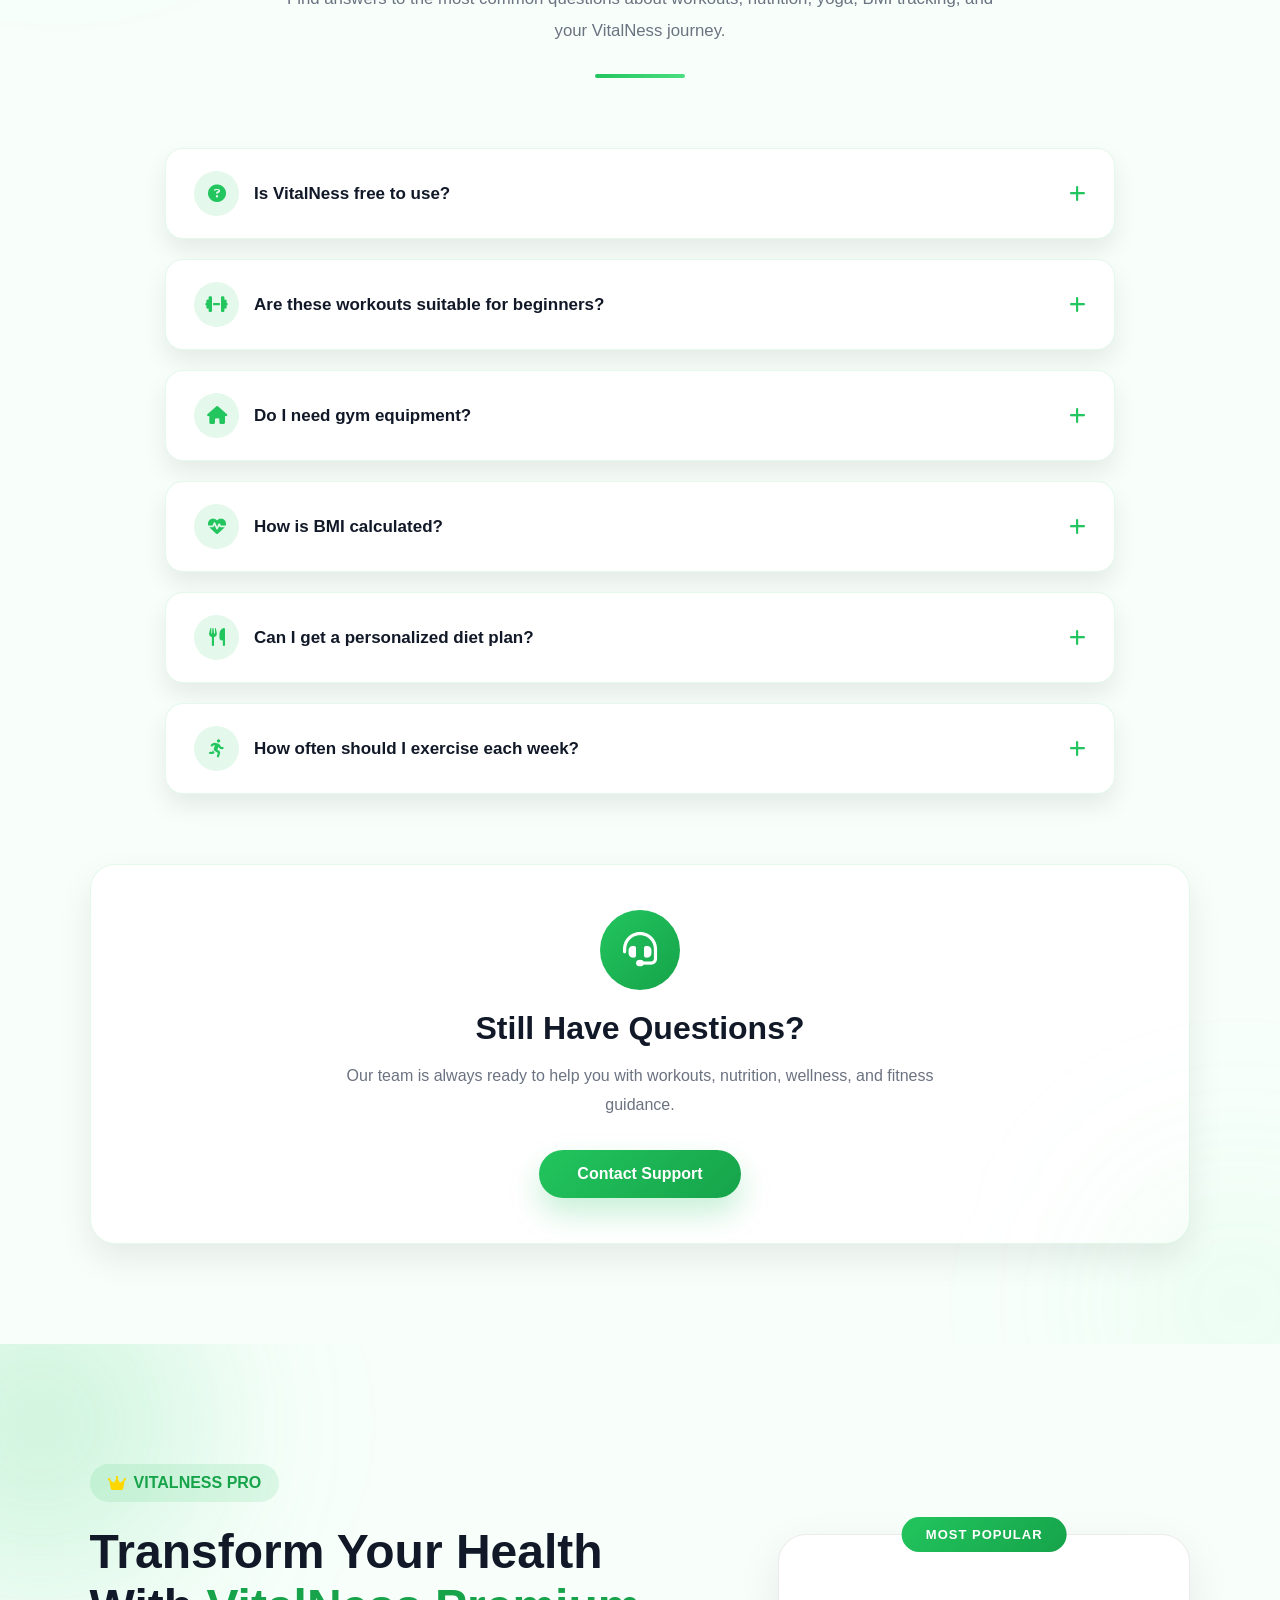
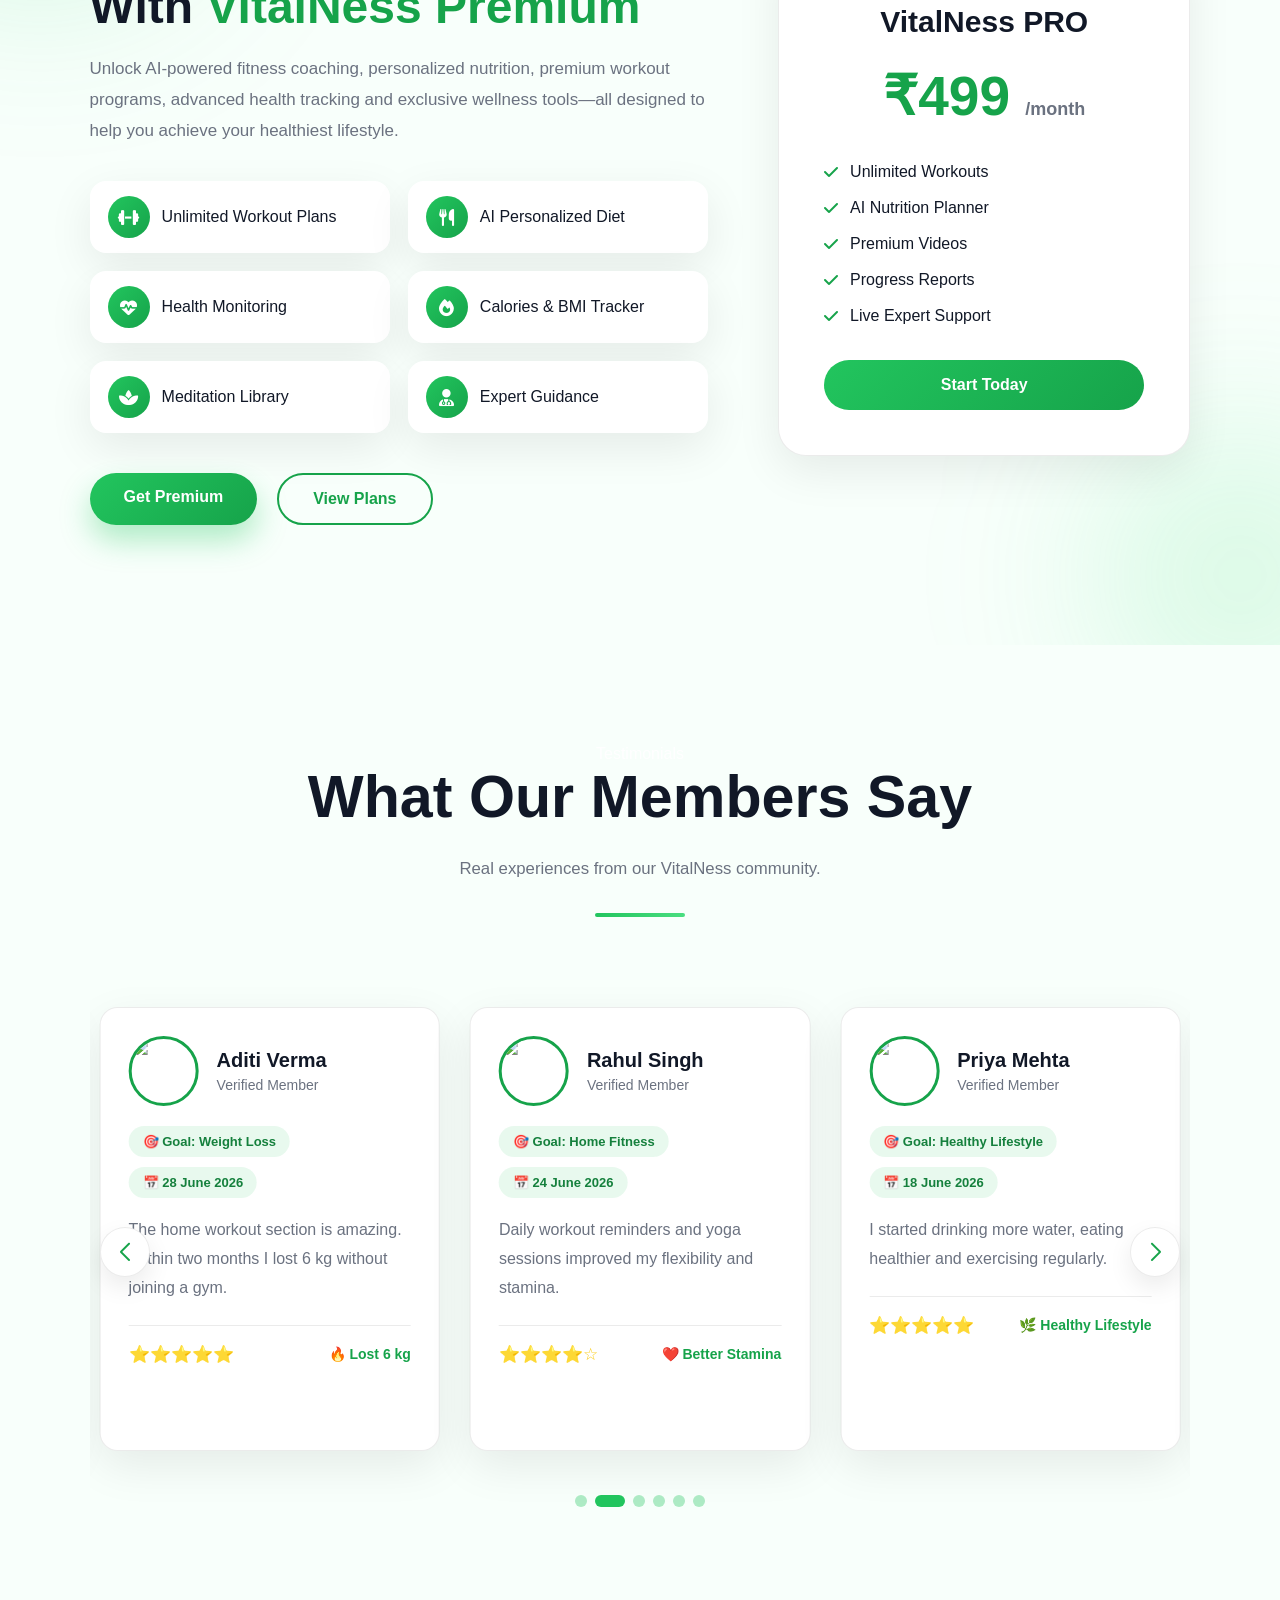
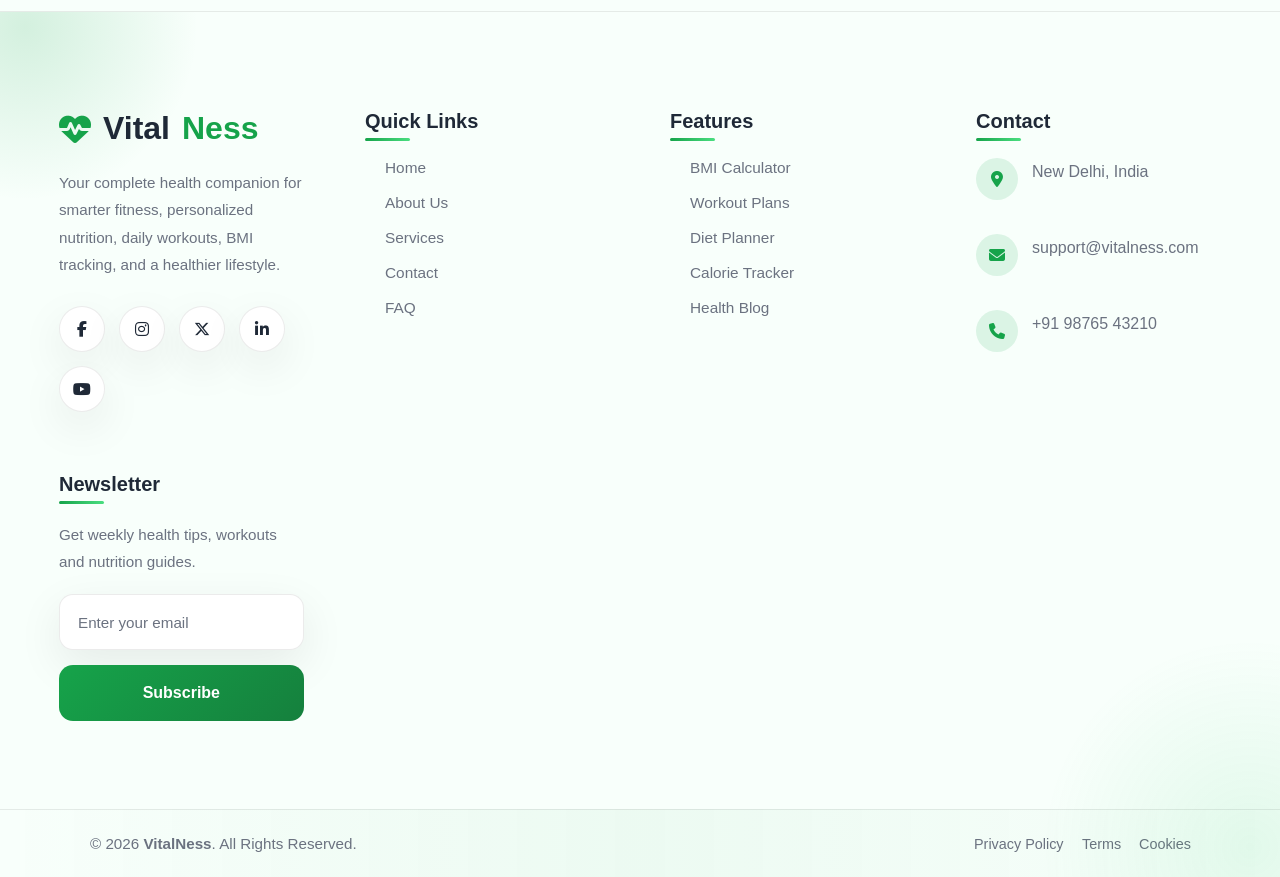
==== commit 4dad1c3e: "Fix link to Strength and Conditioning Coach page for correct navigation" ====
--- a/index.html
+++ b/index.html
@@ -176,7 +176,7 @@
                             <a href="nav/nutrition.html"> Nutrition Advisor</a>
                         </li>
                         <li>
-                            <a href="nav/strength.html">Strength And Conditioning Coach</a>
+                            <a href="nav/strengthconditioning.html">Strength And Conditioning Coach</a>
                         </li>
                     </ul>
 
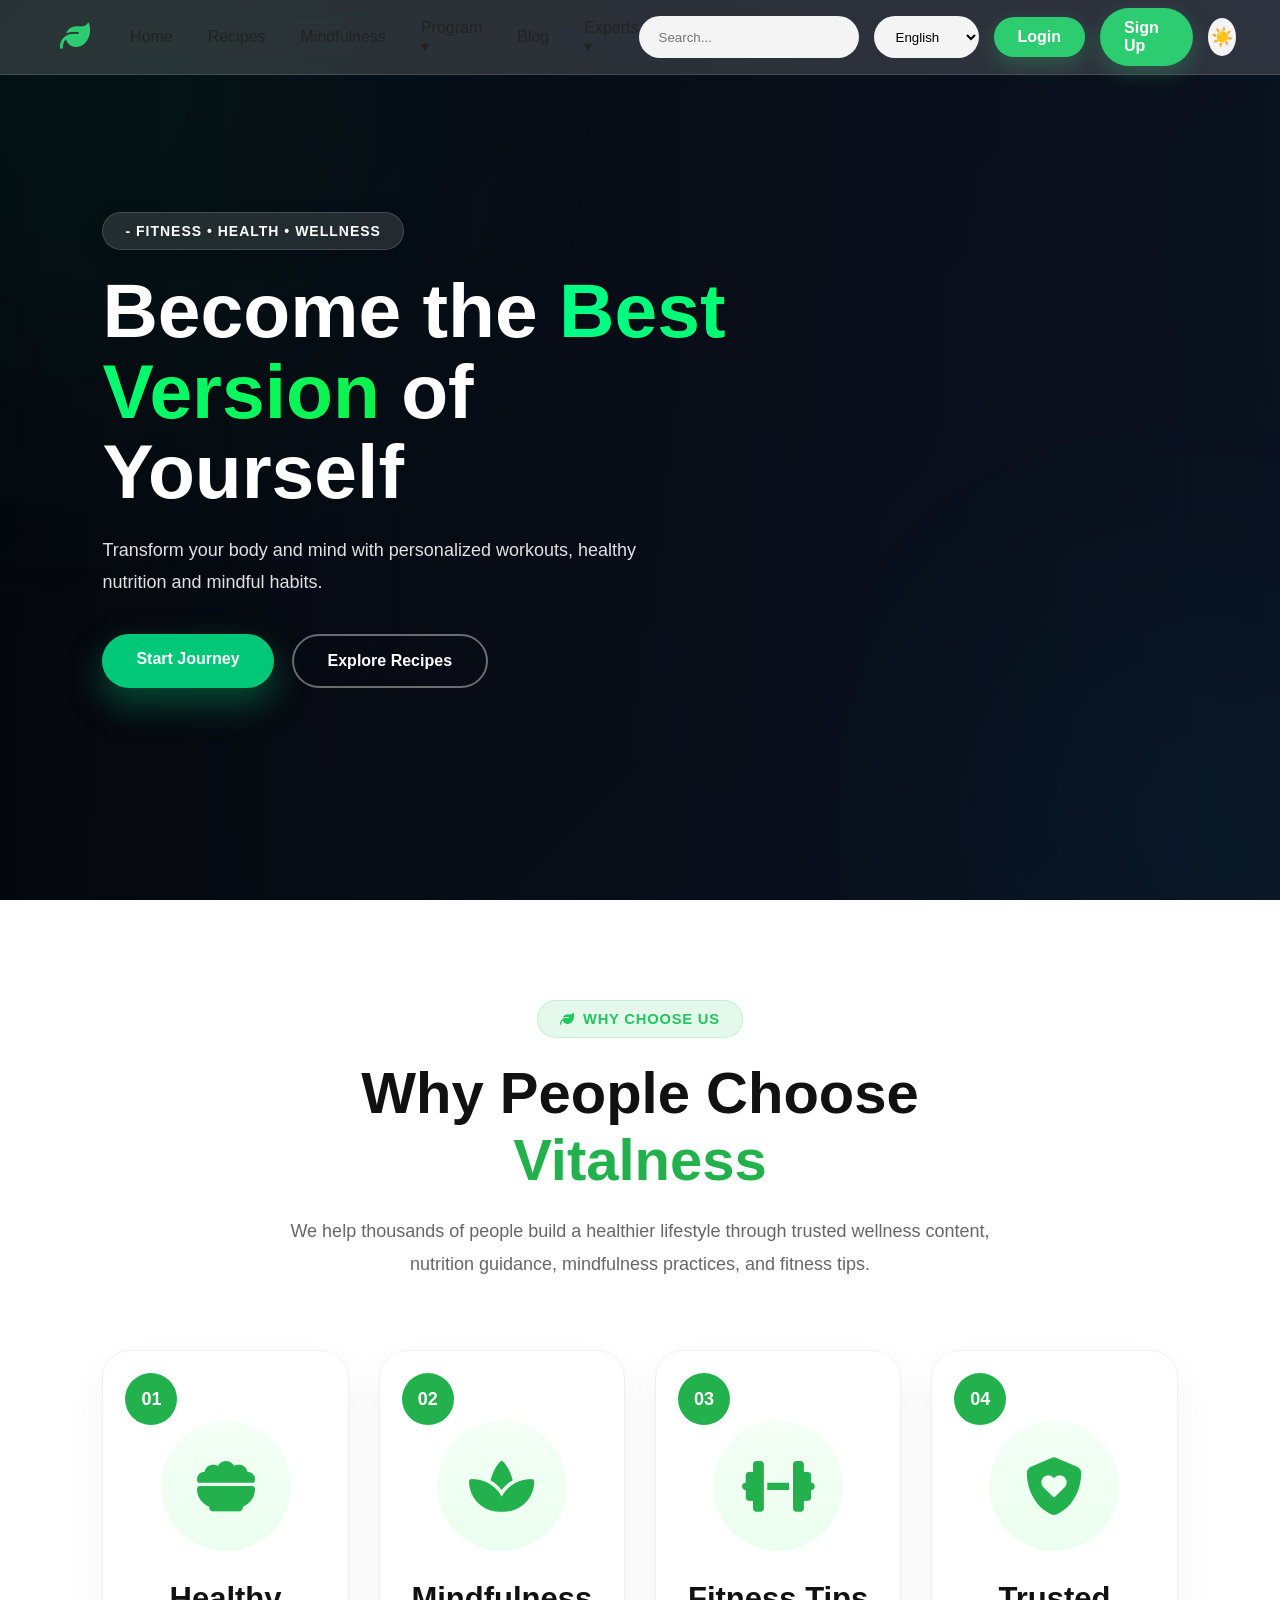
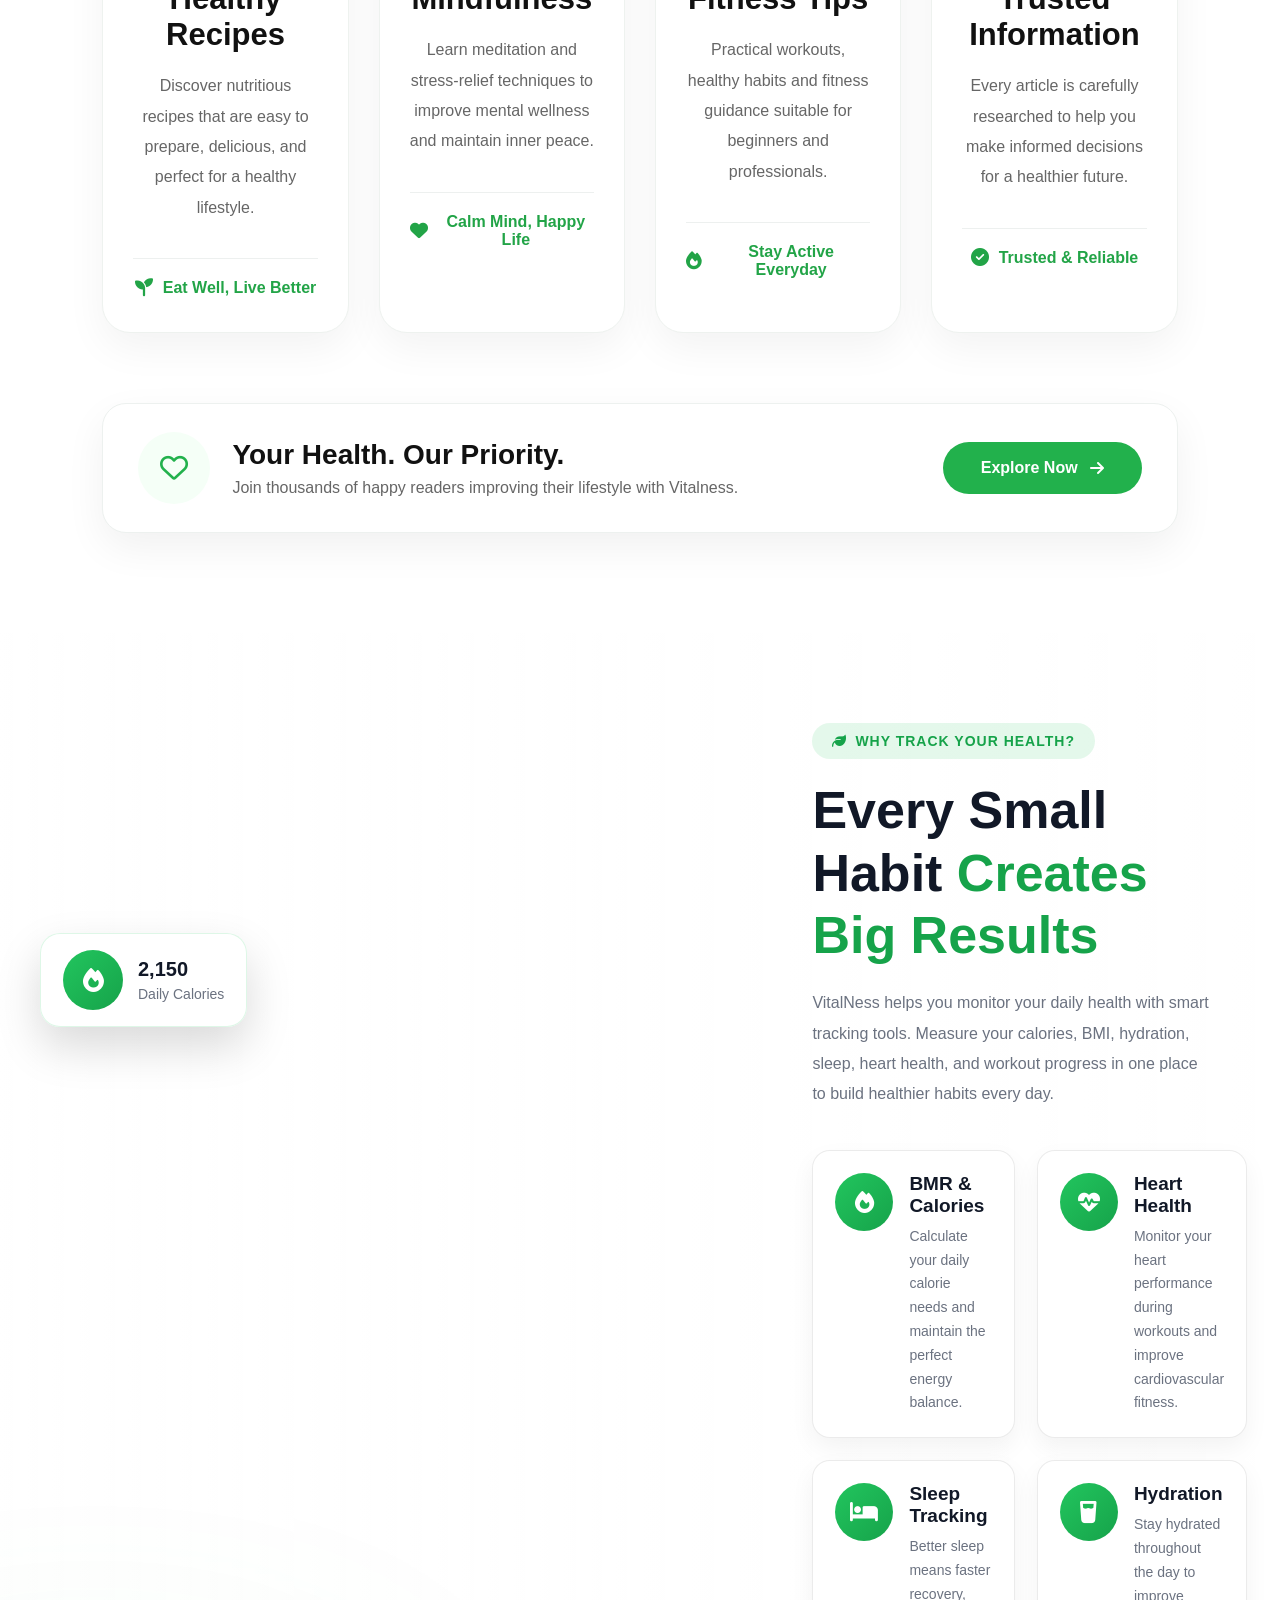
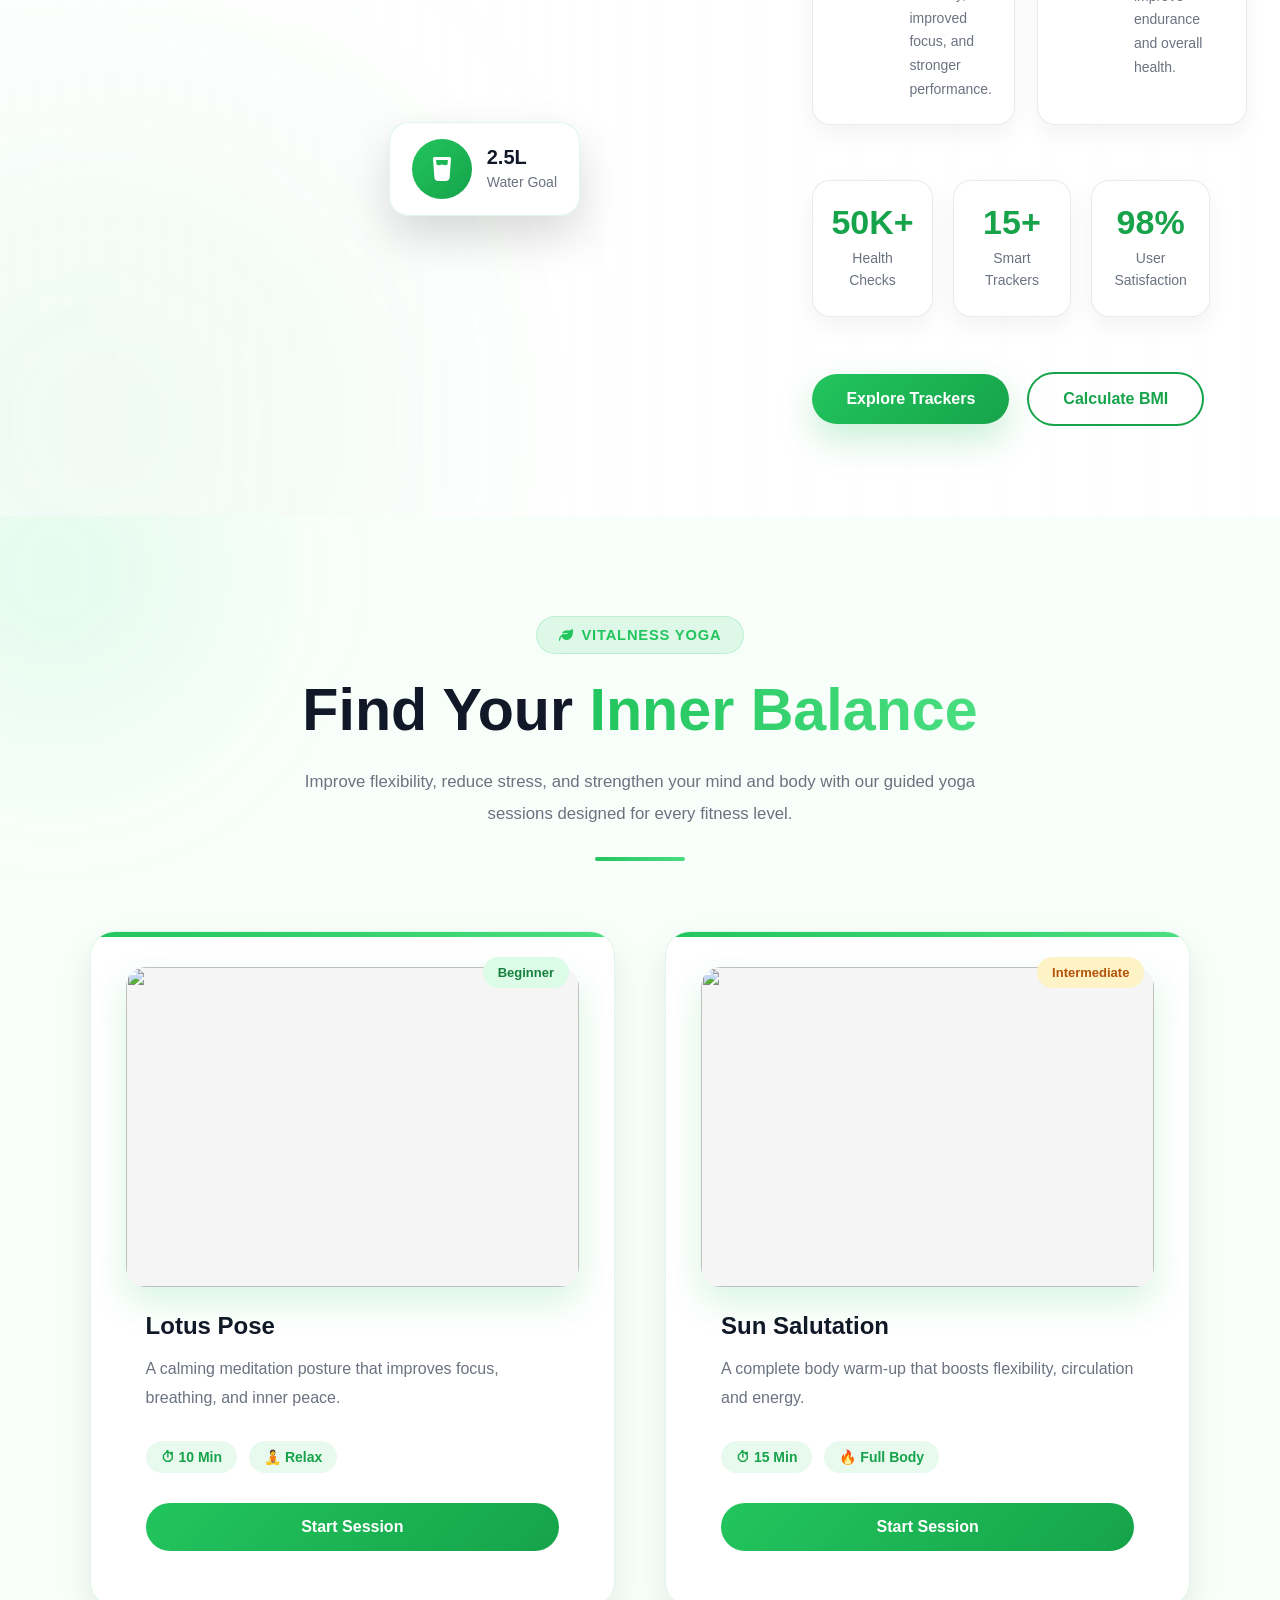
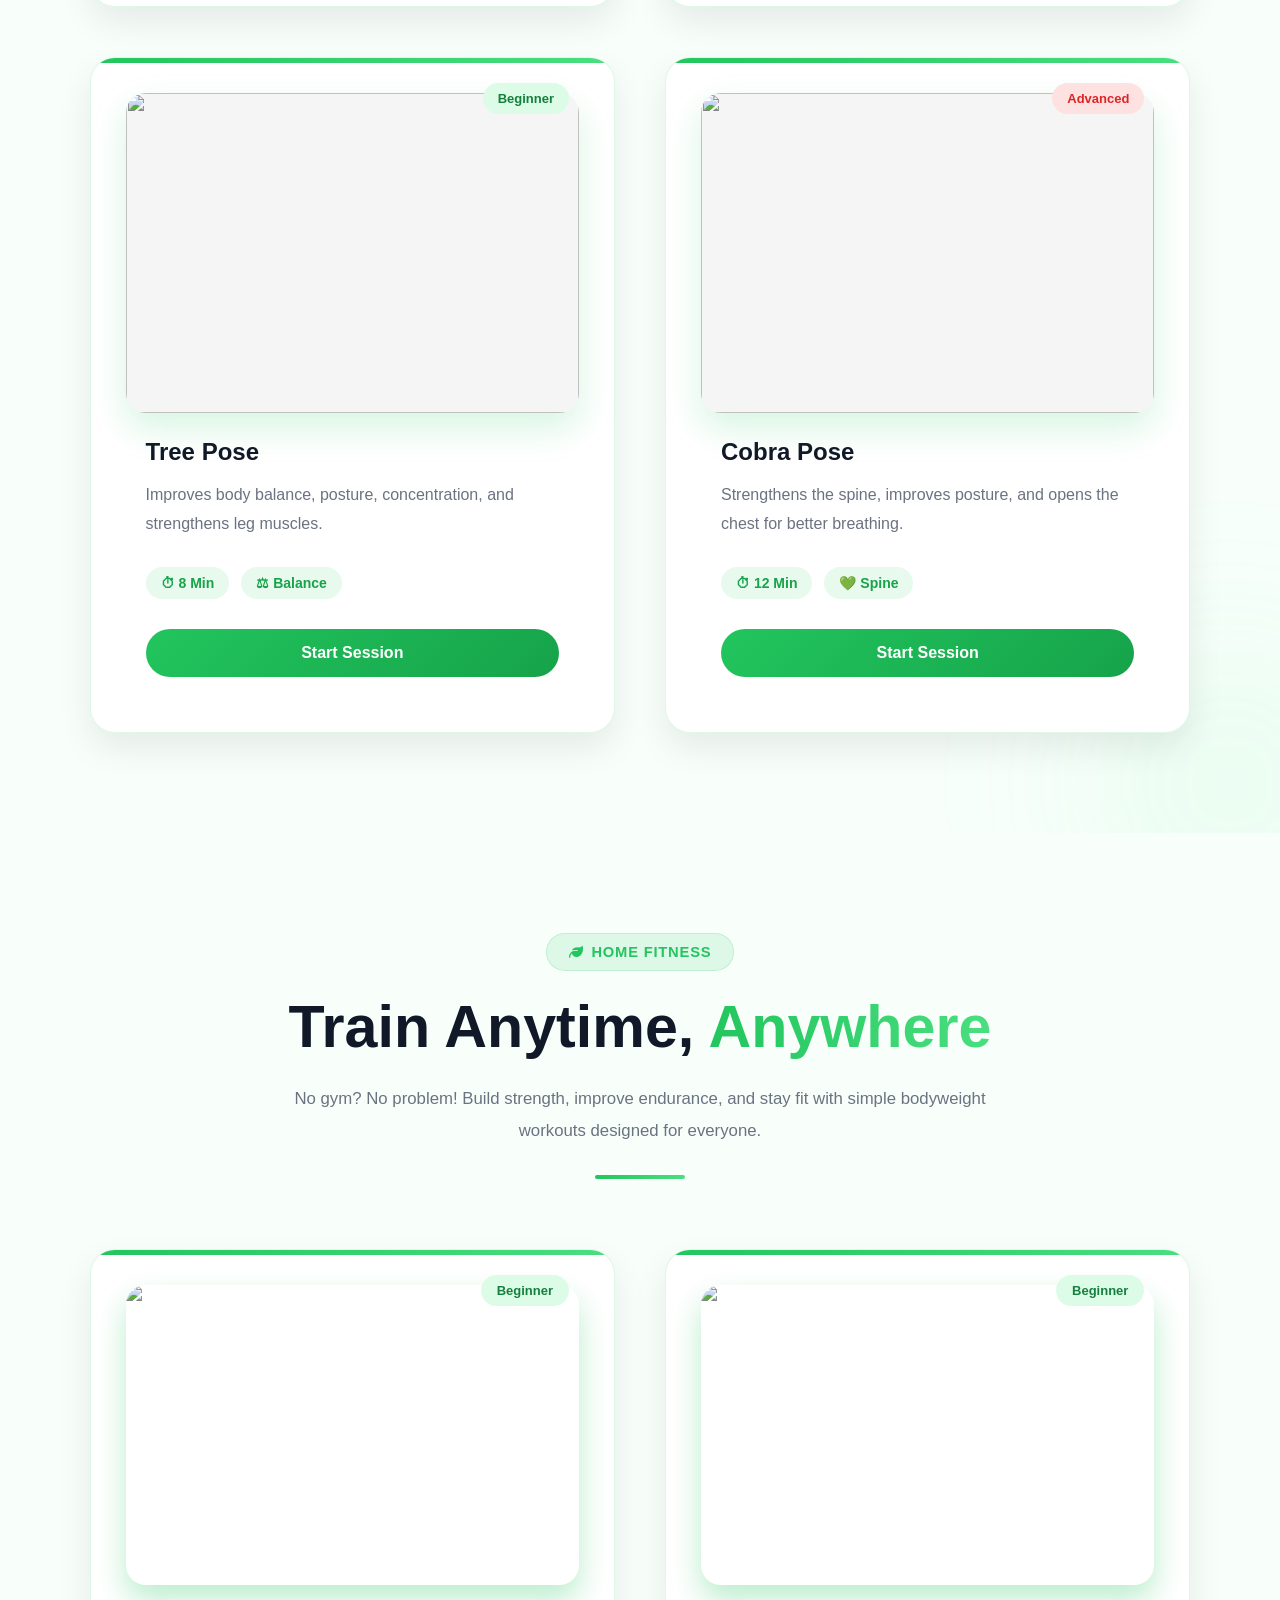
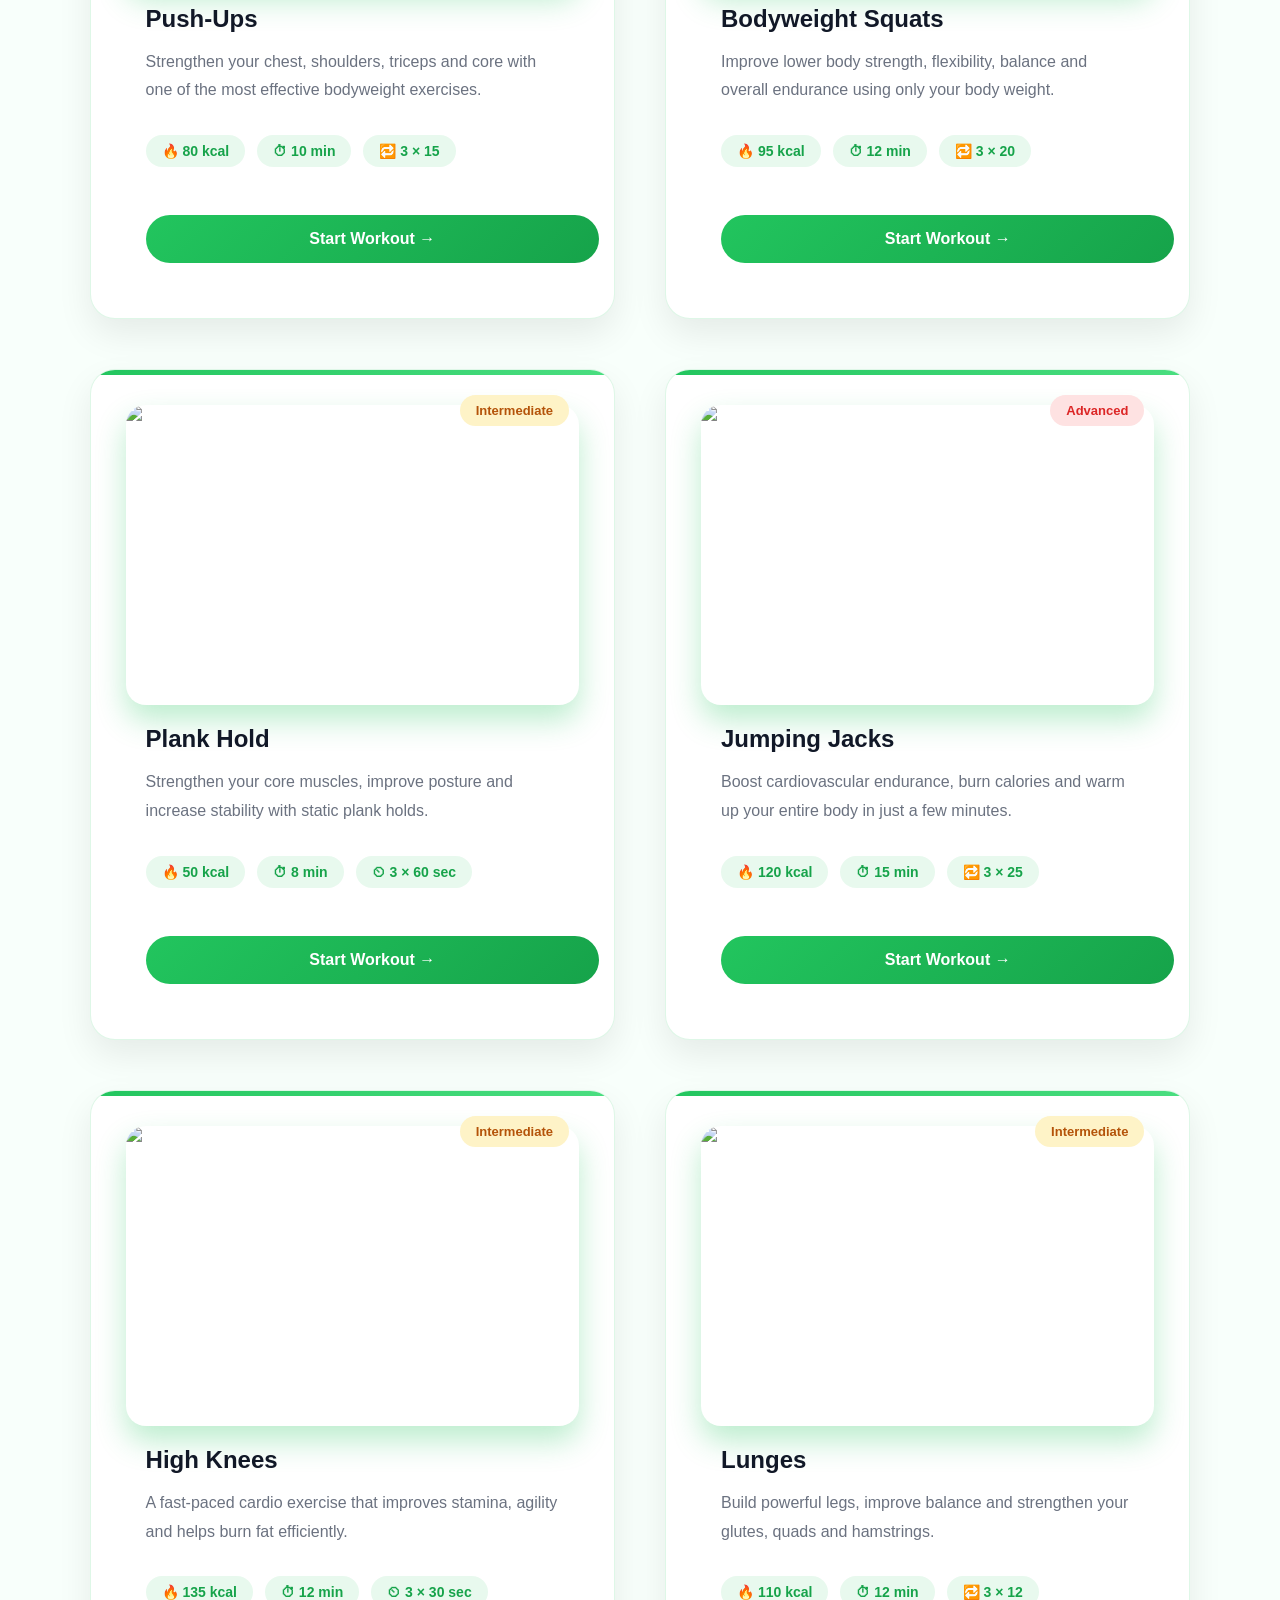
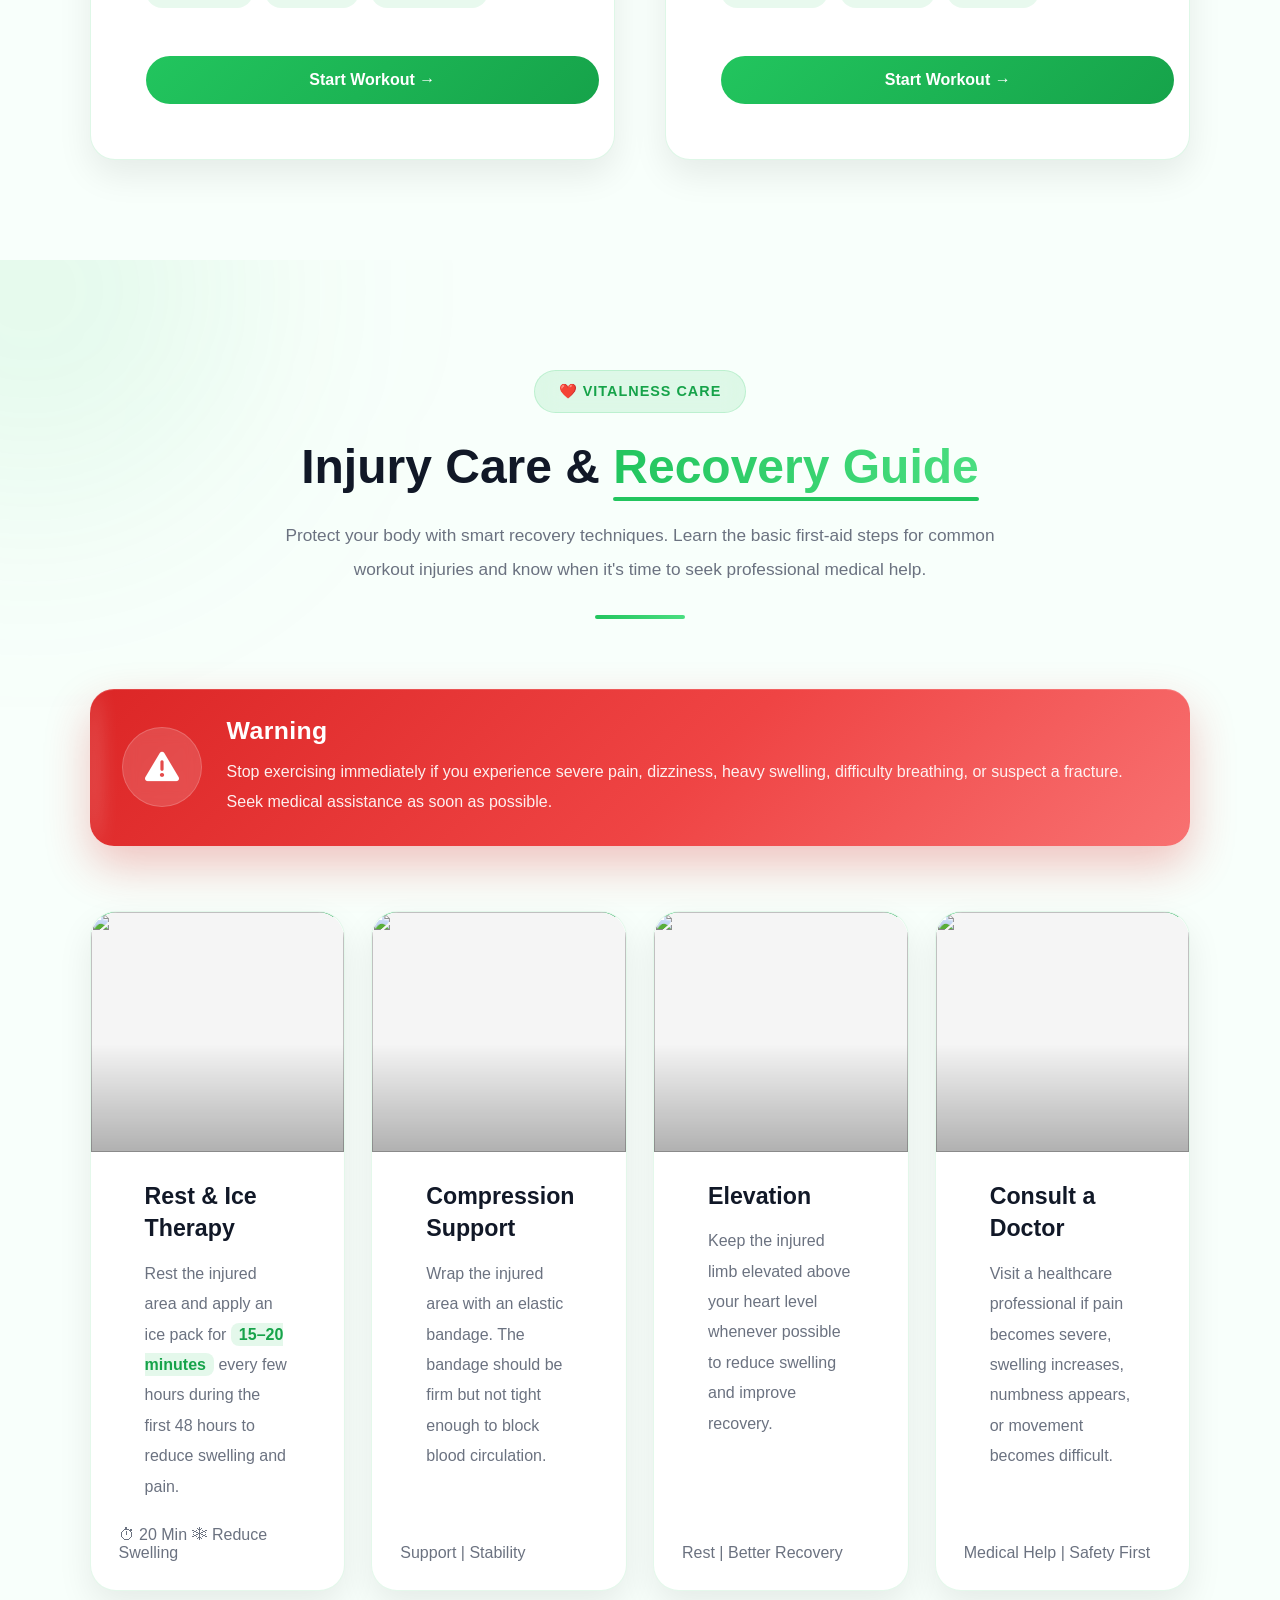
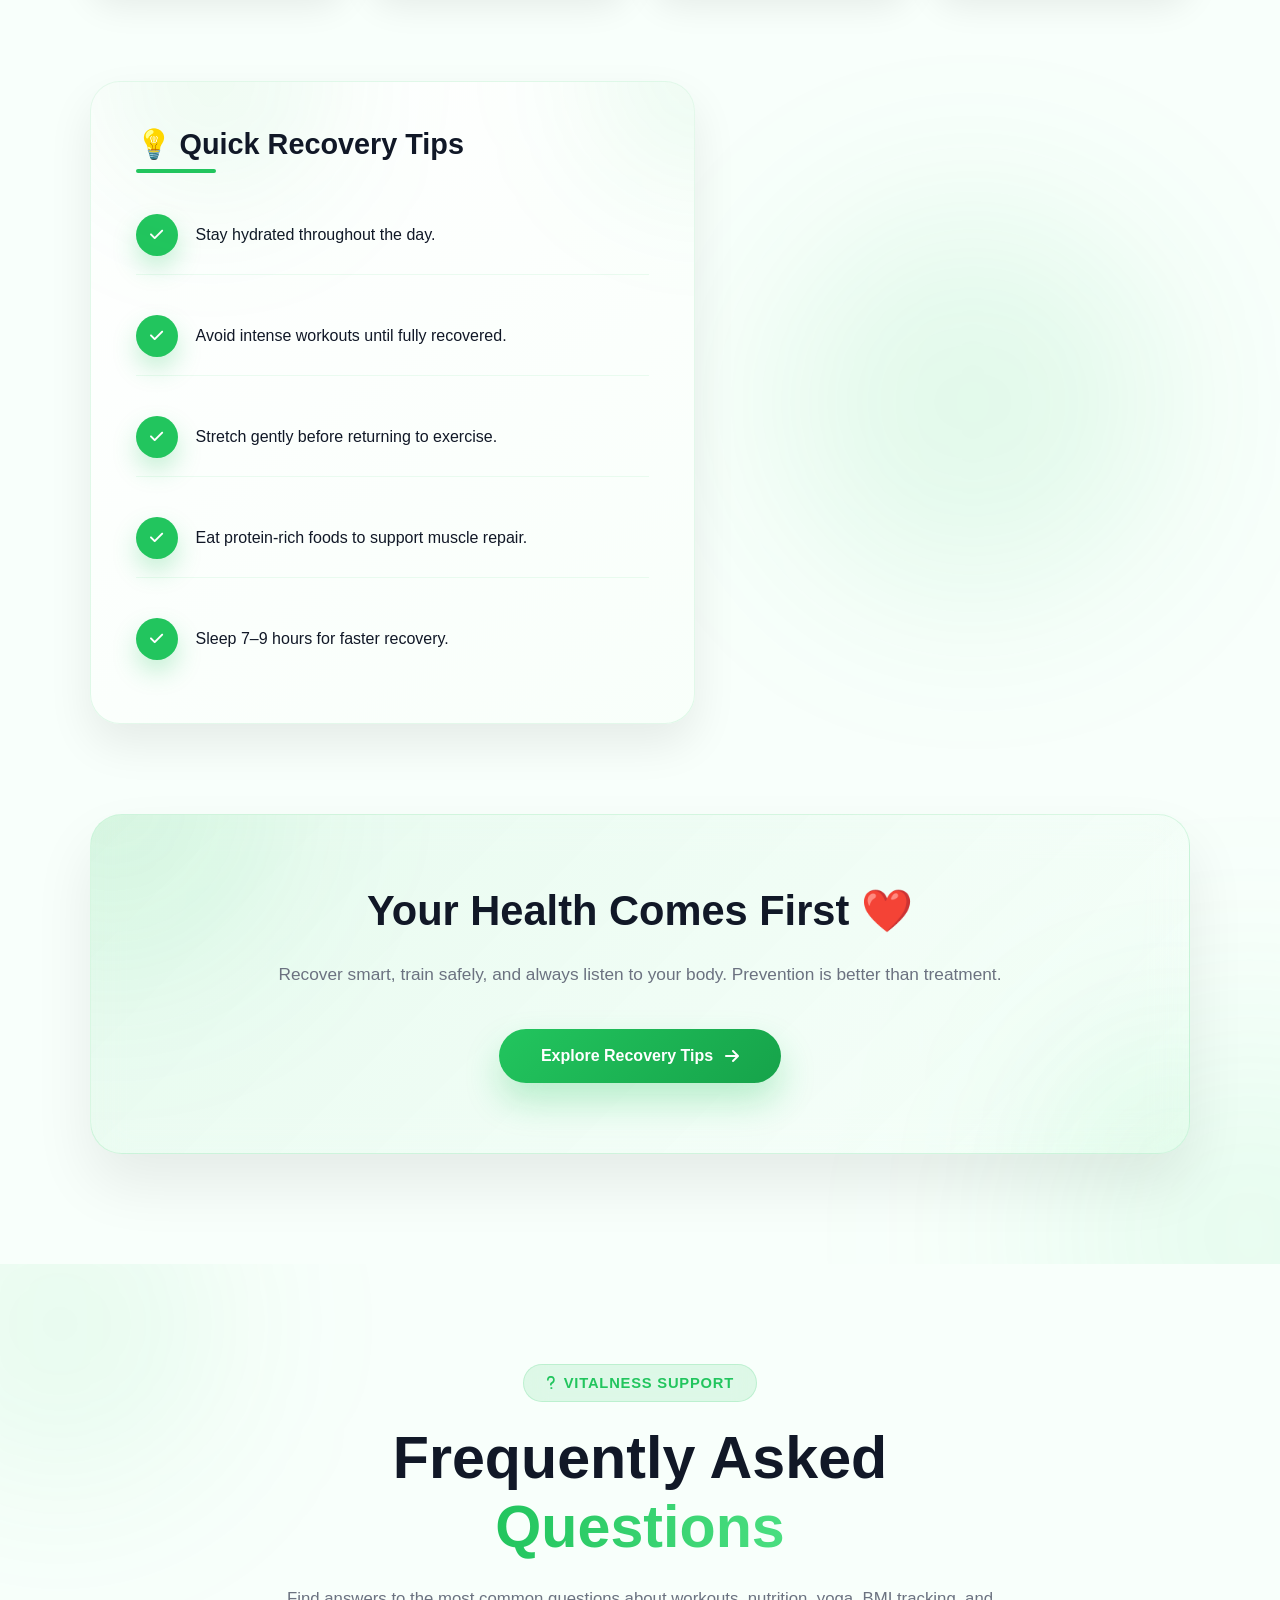
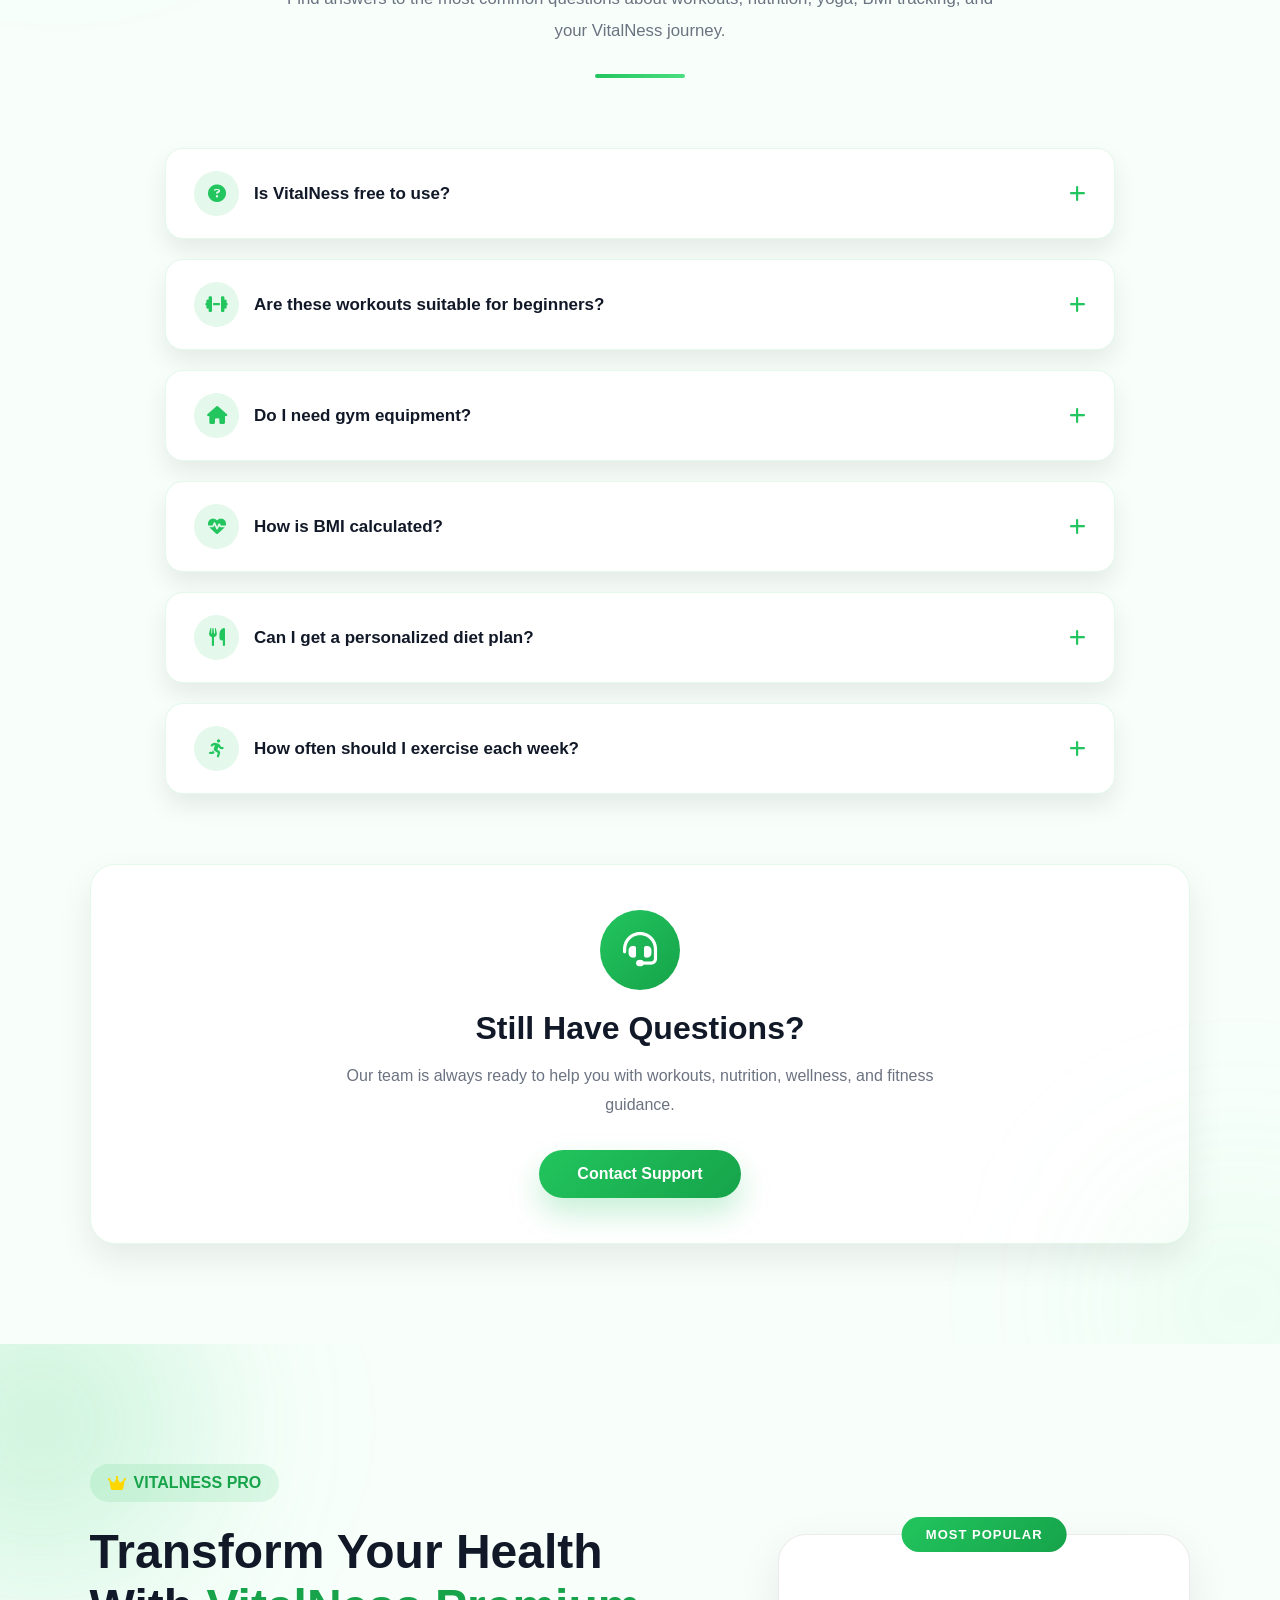
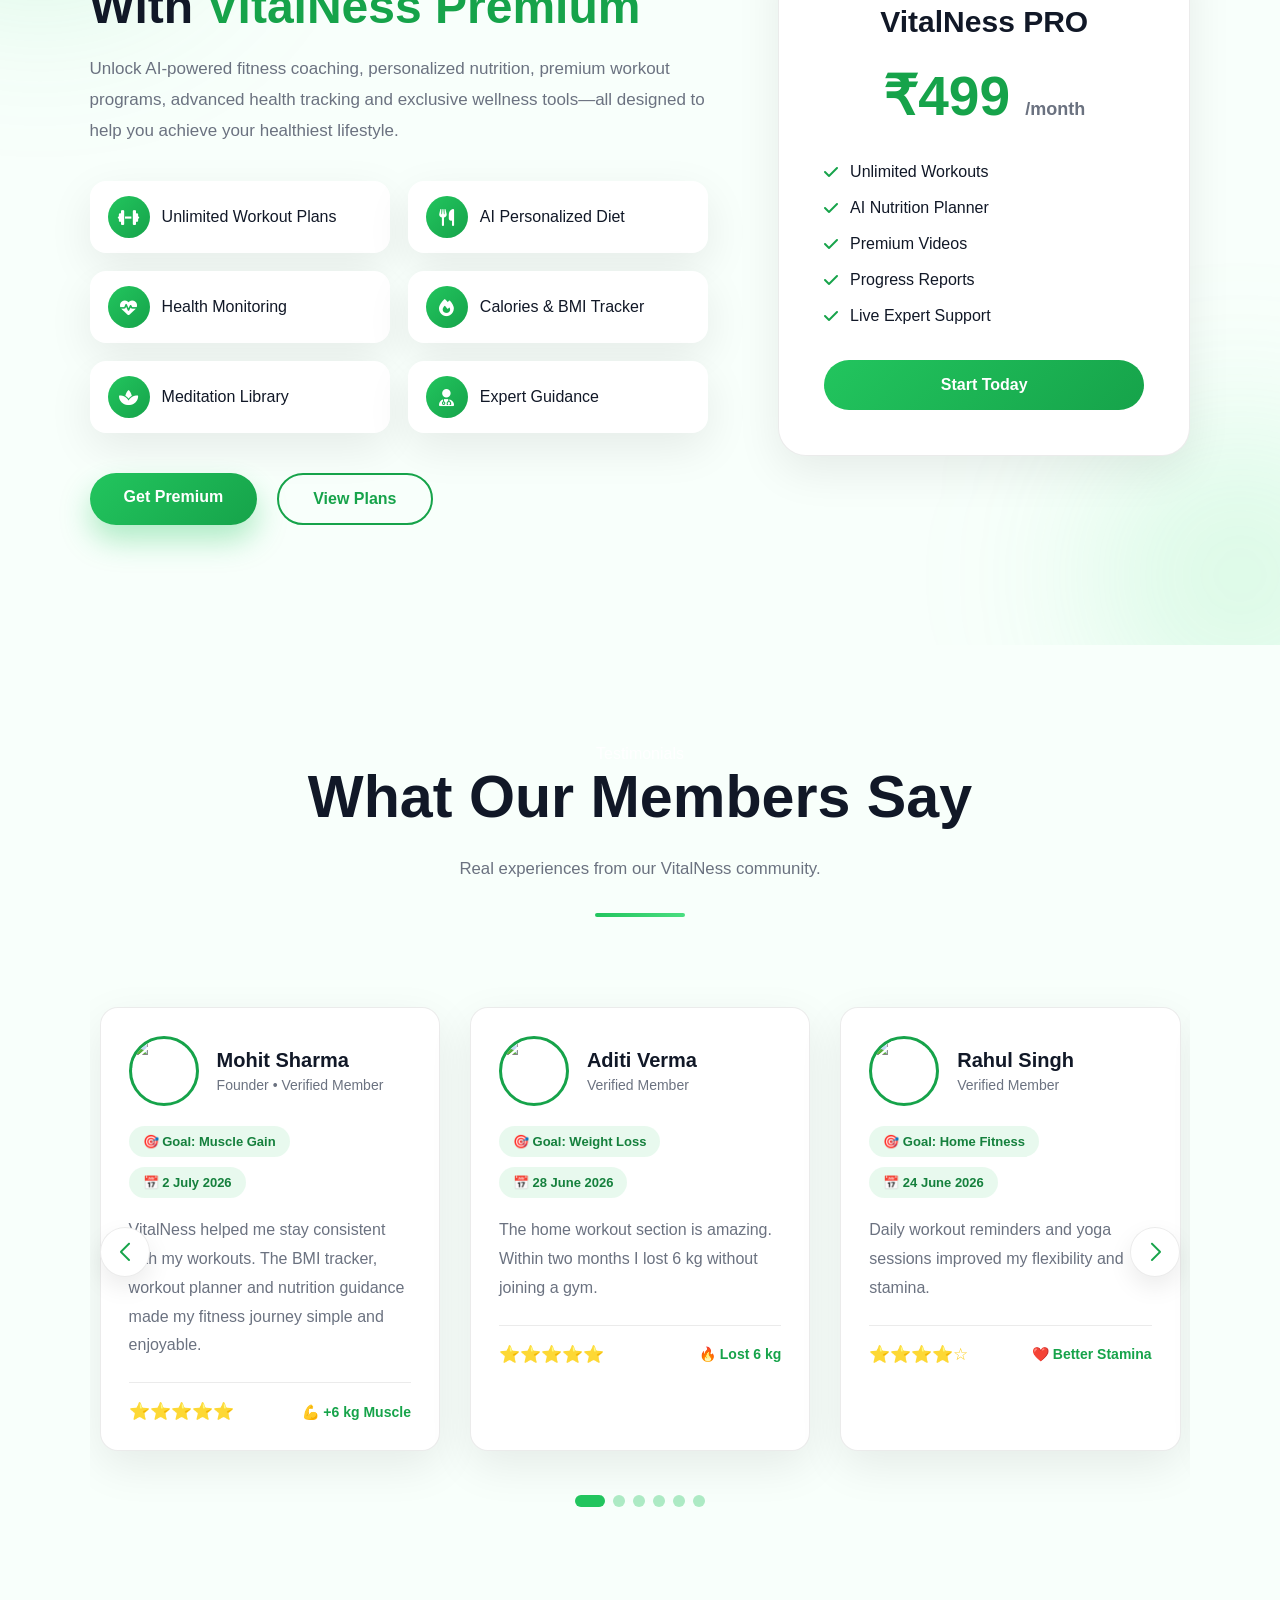
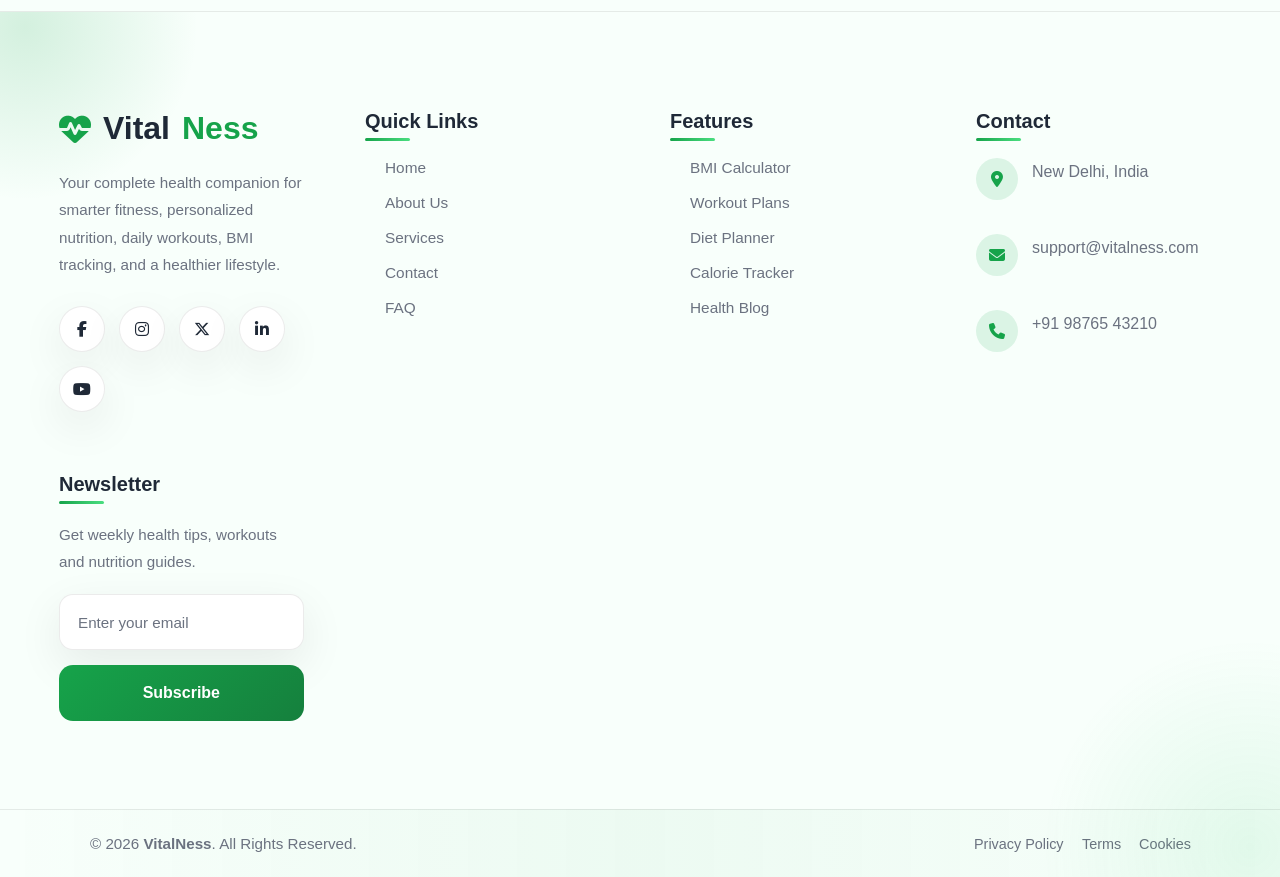
==== commit 02d076fd: "Refactor blog.php for improved structure and readability; update meta tags and enhance hero section " ====
--- a/index.html
+++ b/index.html
@@ -2139,7 +2139,7 @@
 
 </script>
 
-<!-- <script>
+<script>
 window.addEventListener("load", function() {
 
     setTimeout(() => {
@@ -2149,7 +2149,7 @@
     }, 5000);
 
 });
-</script> -->
+</script>
 
 <script src="https://translate.google.com/translate_a/element.js?cb=googleTranslateElementInit"></script>
 
